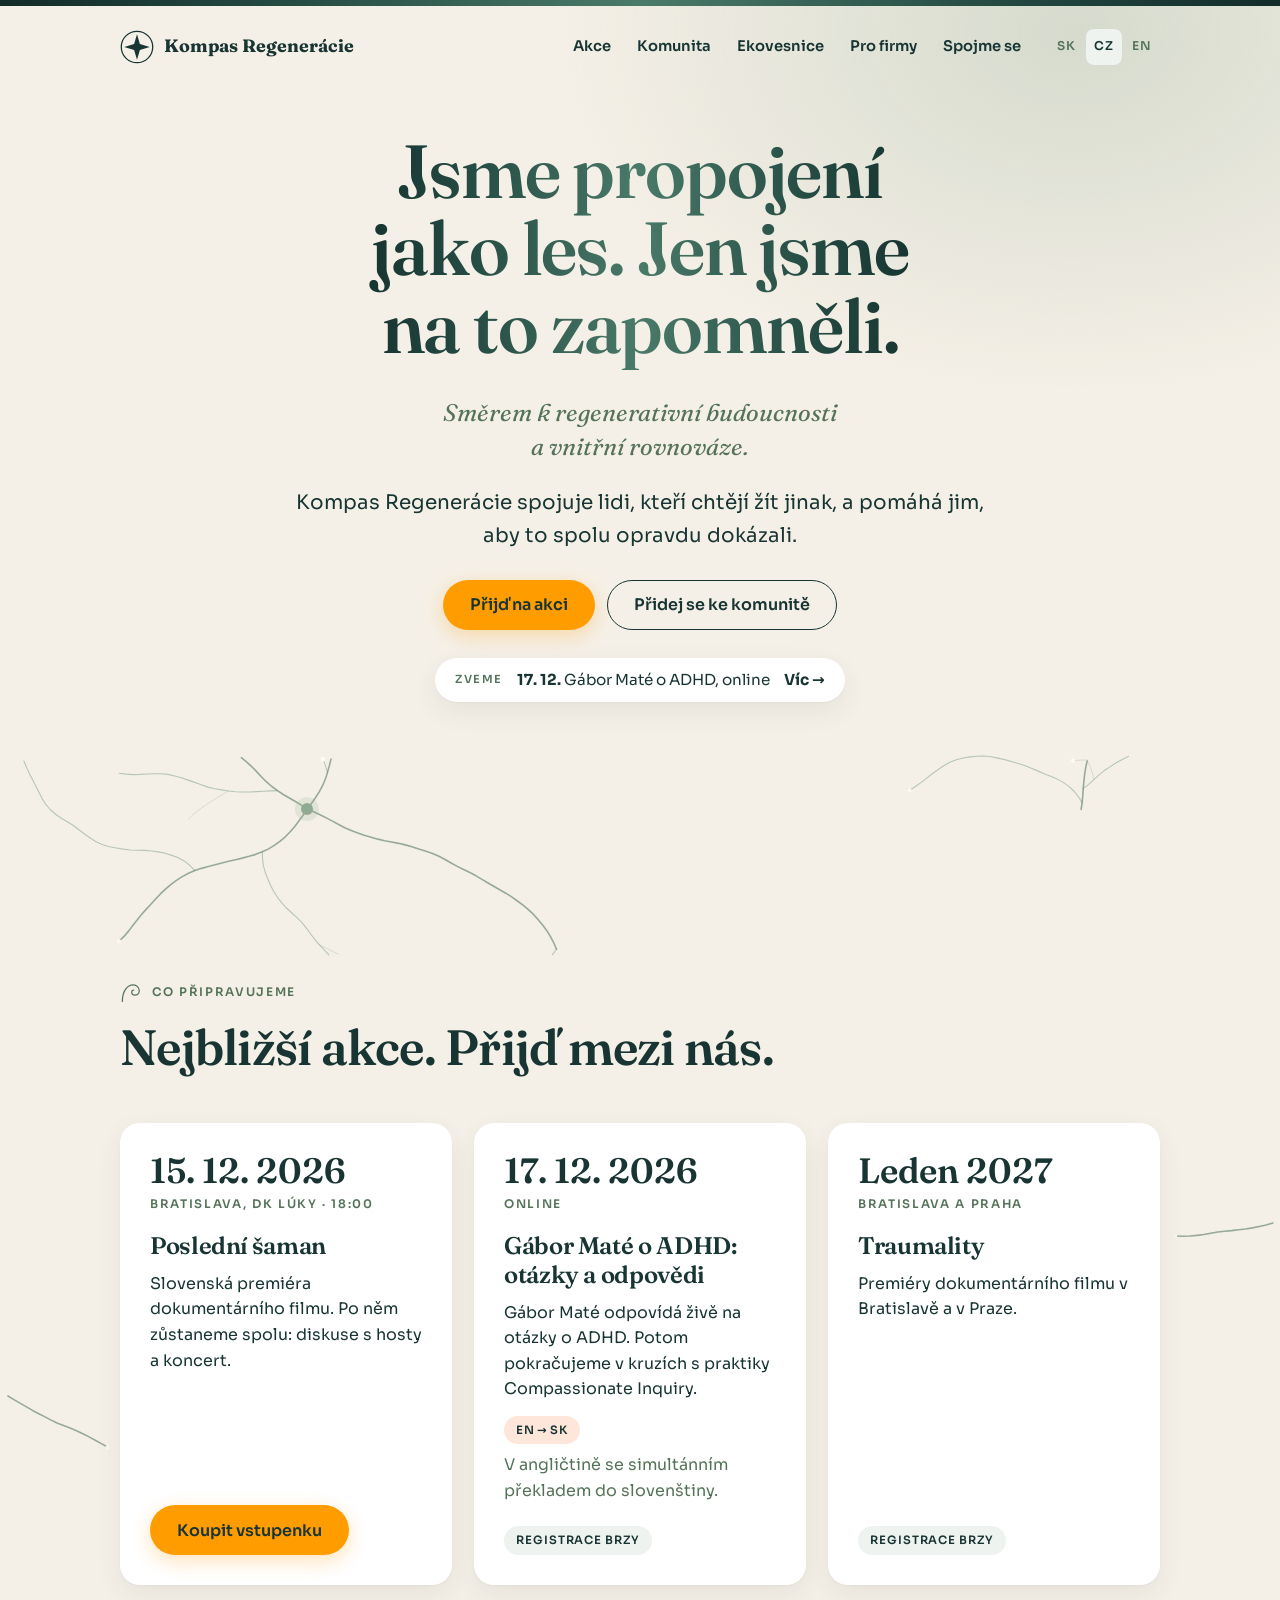
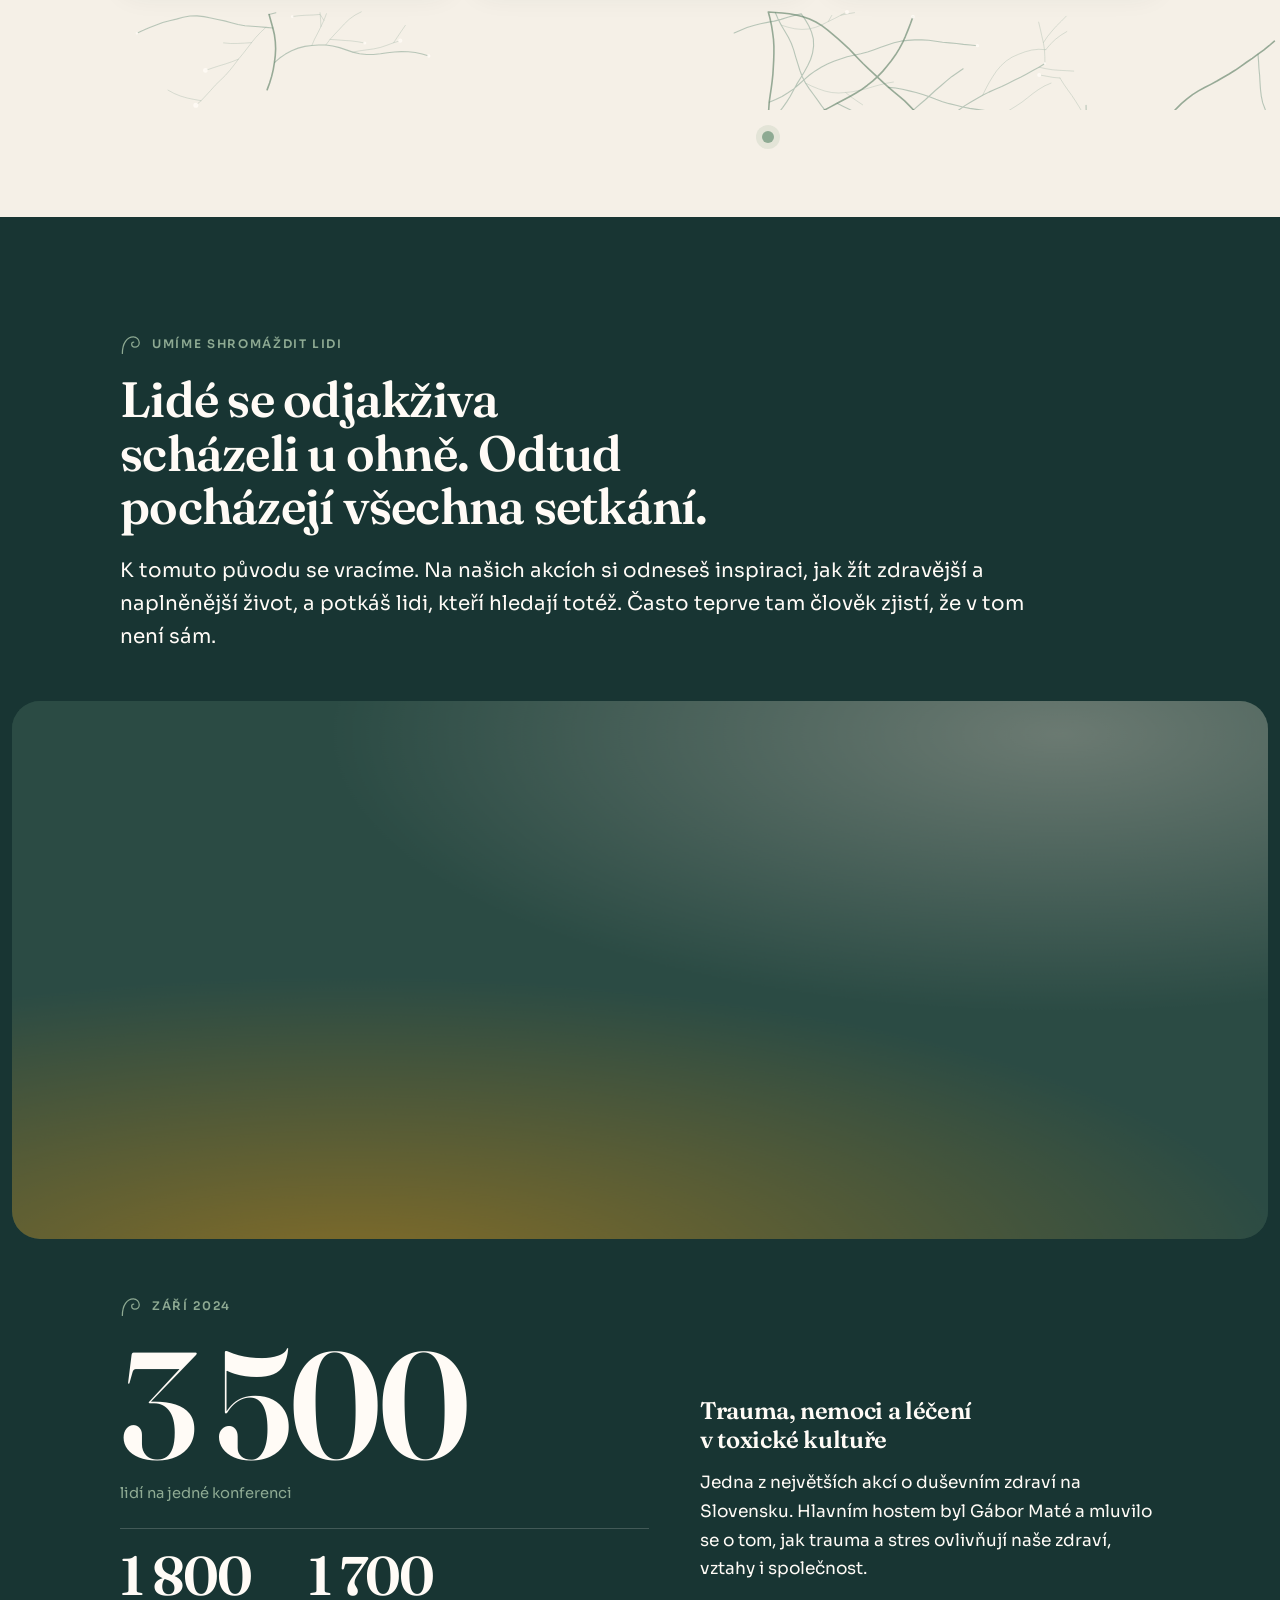
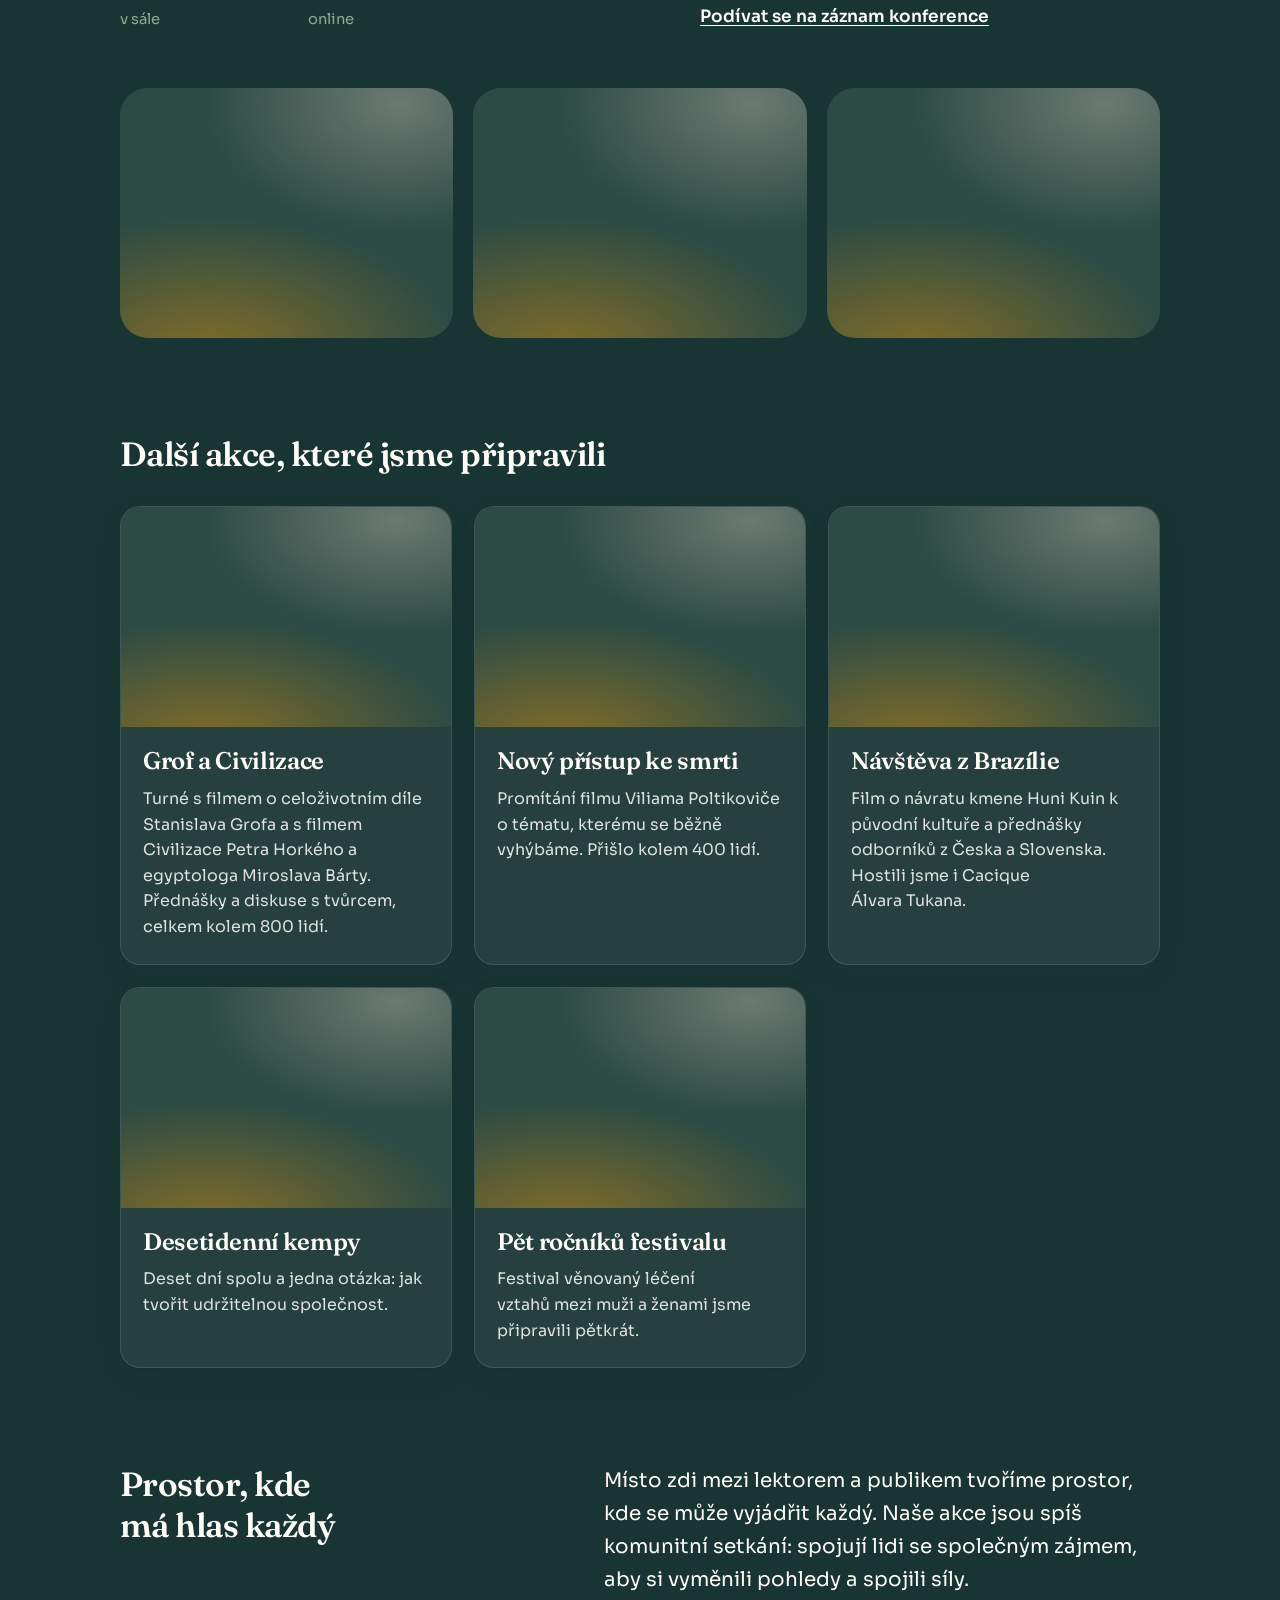
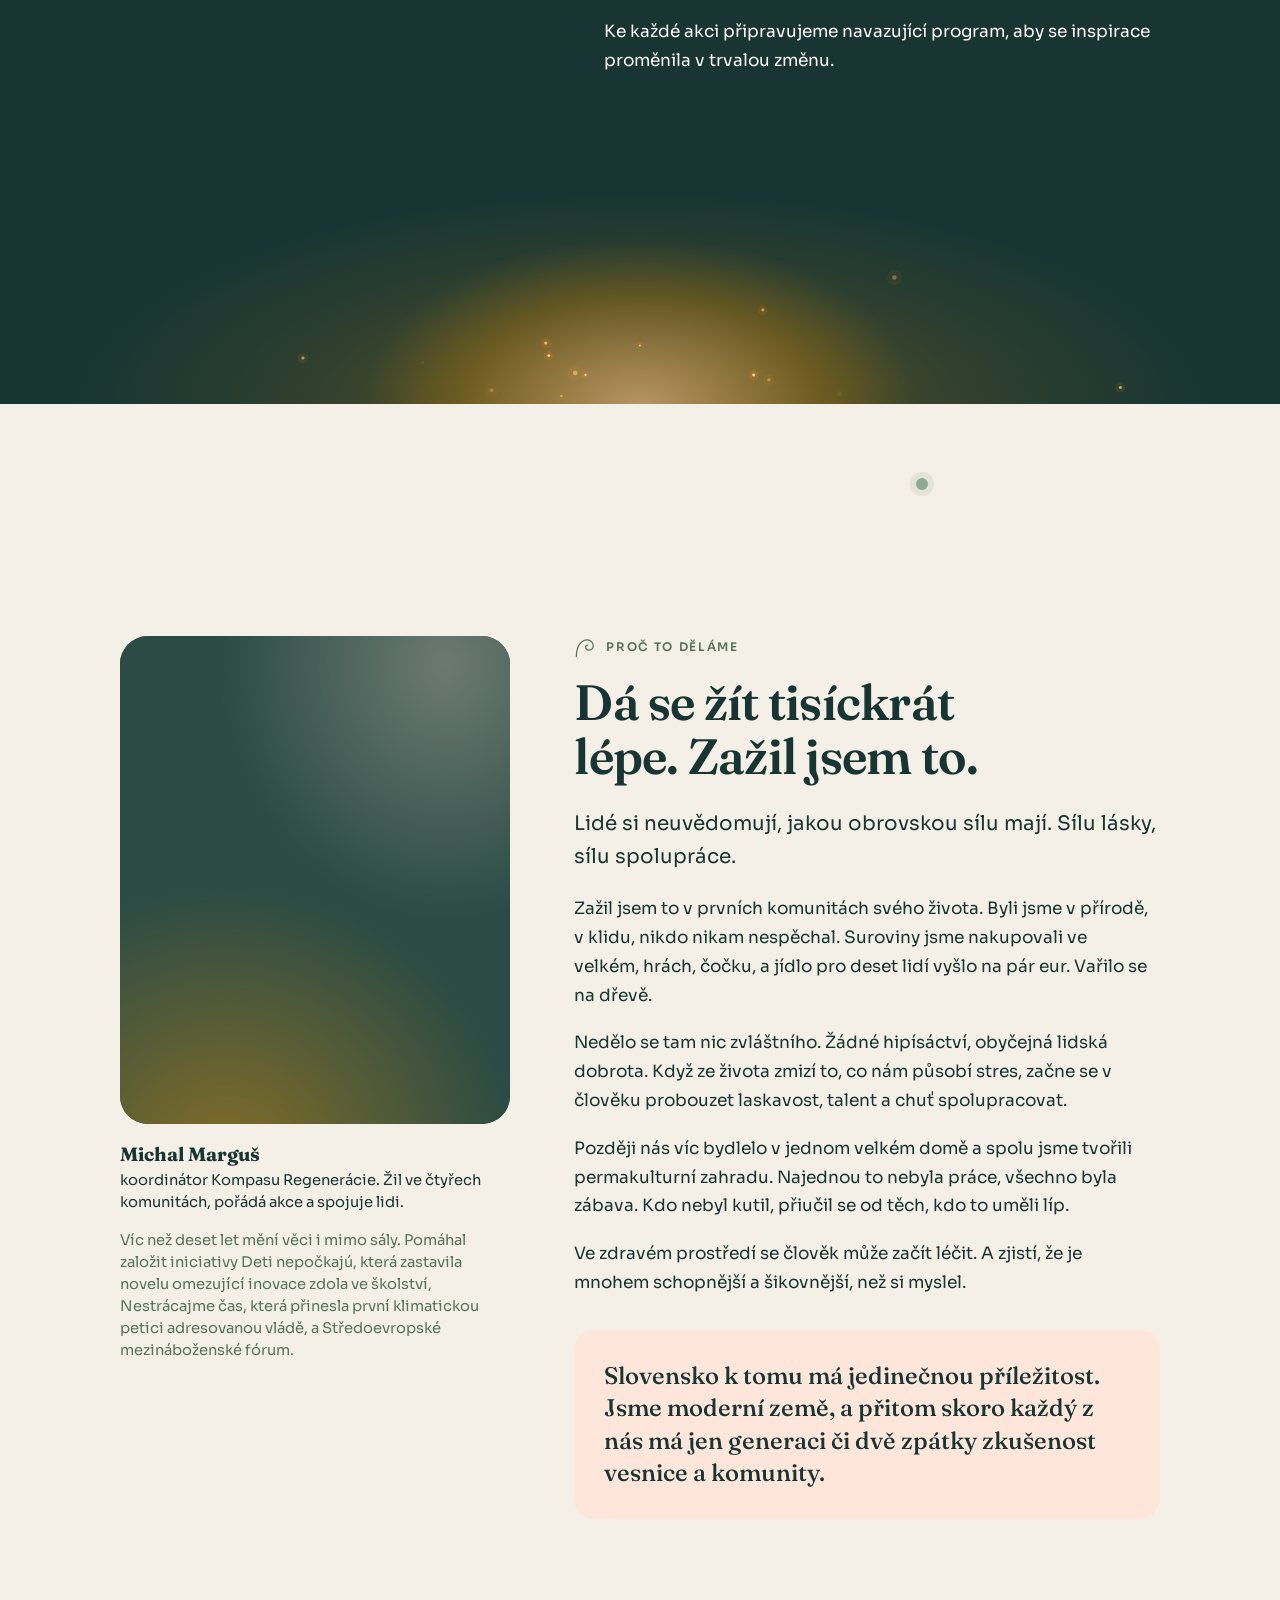
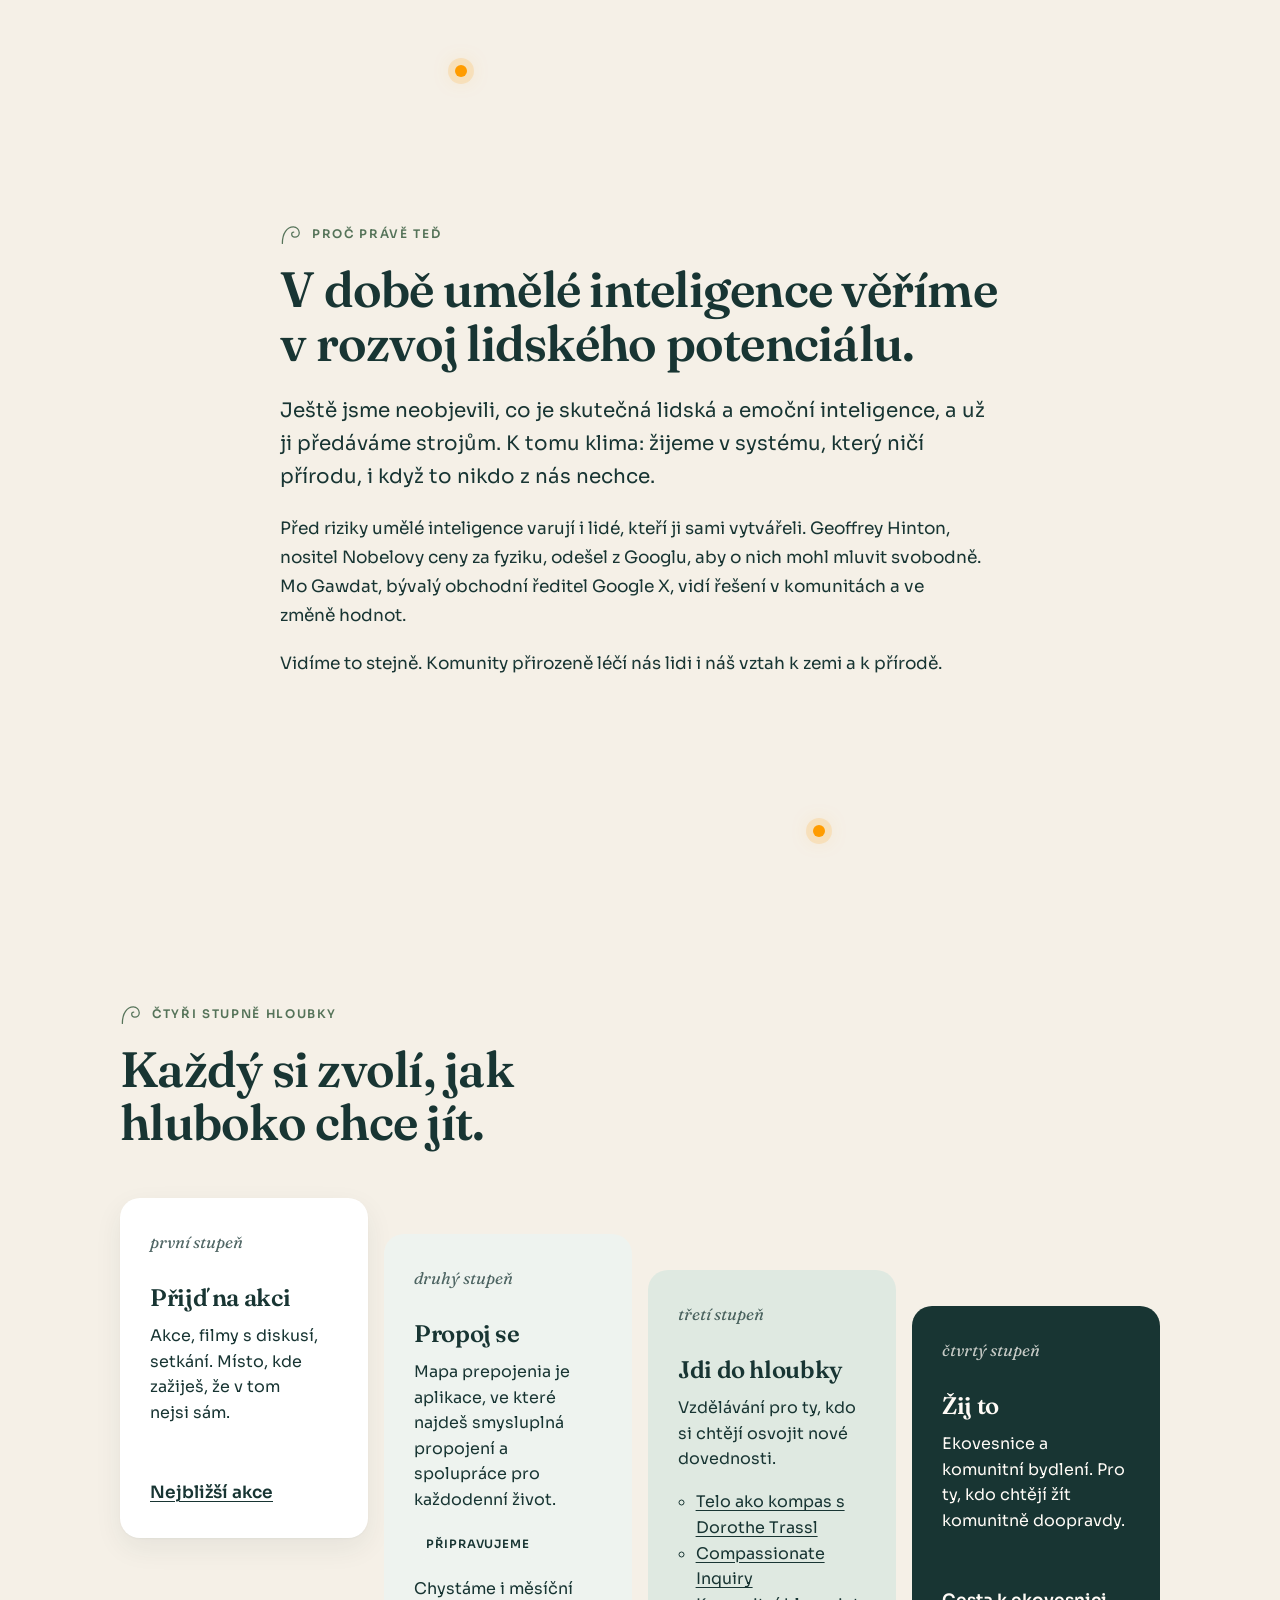
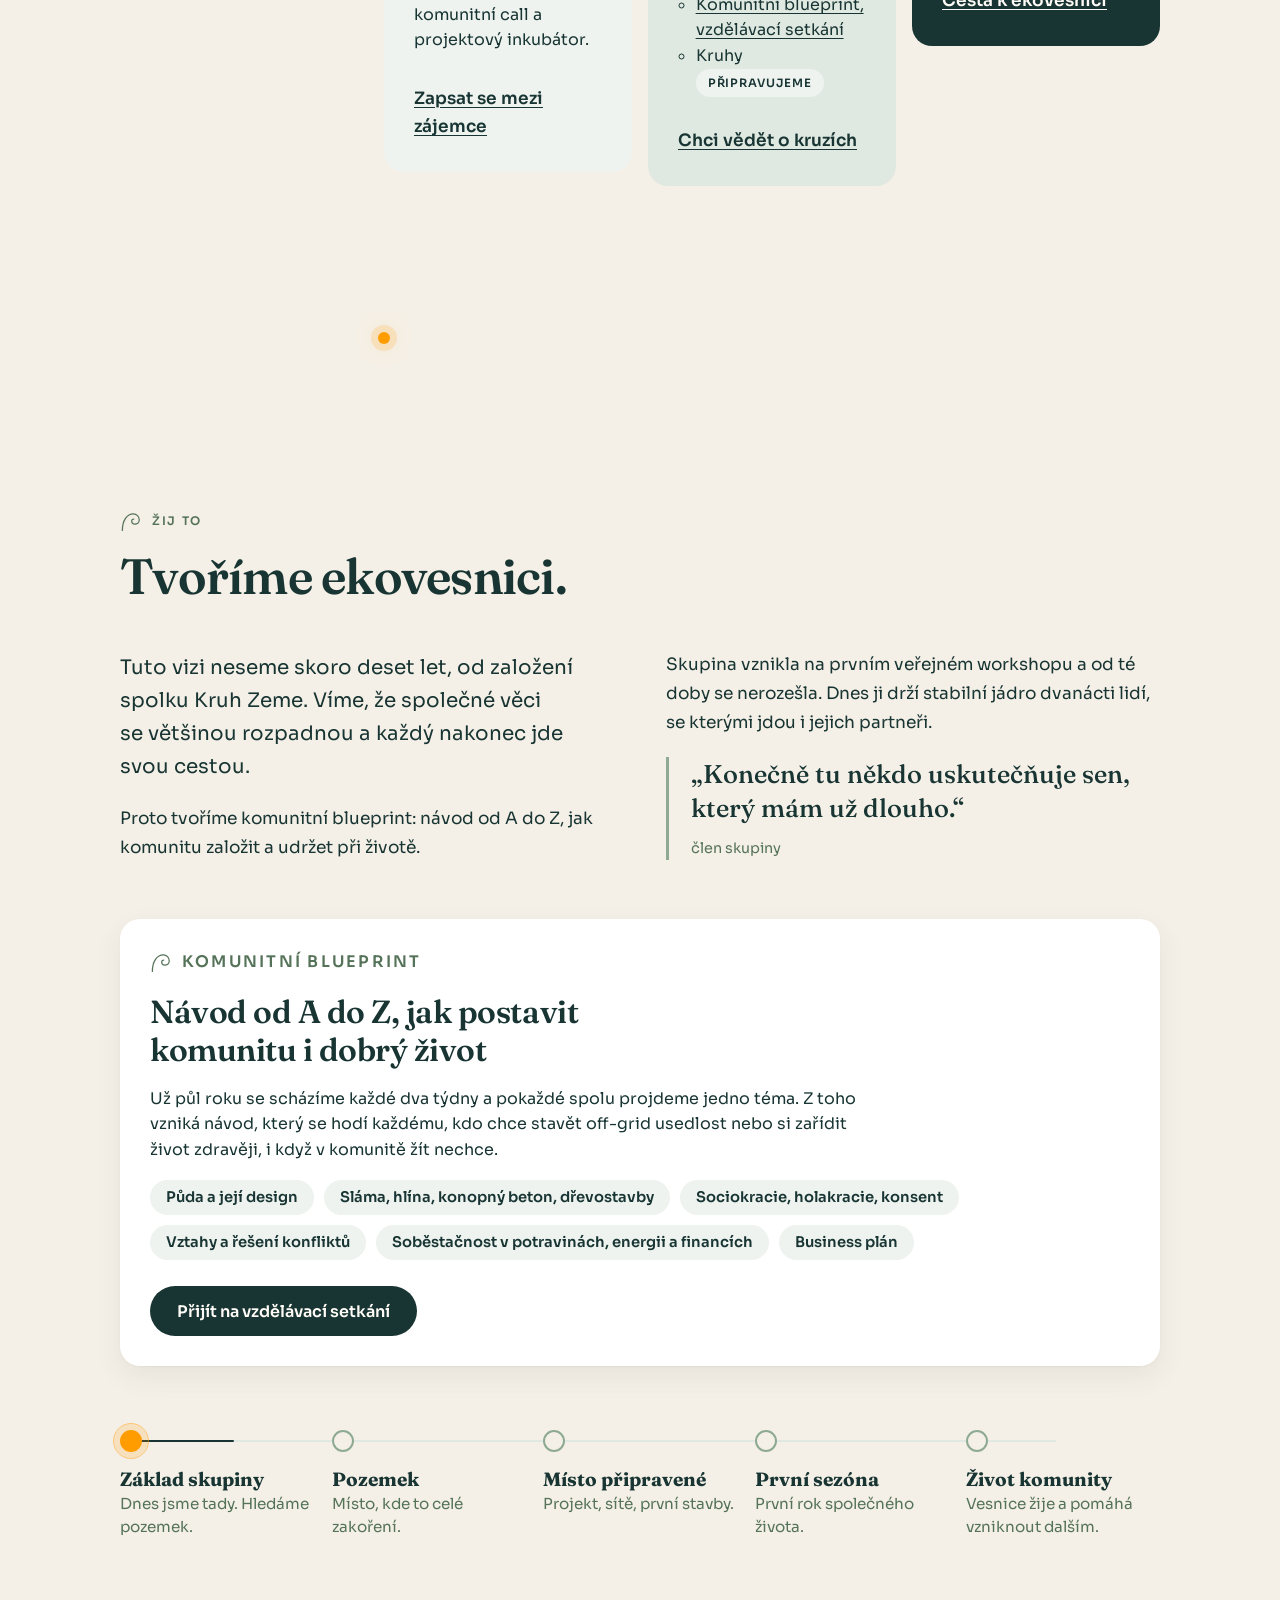
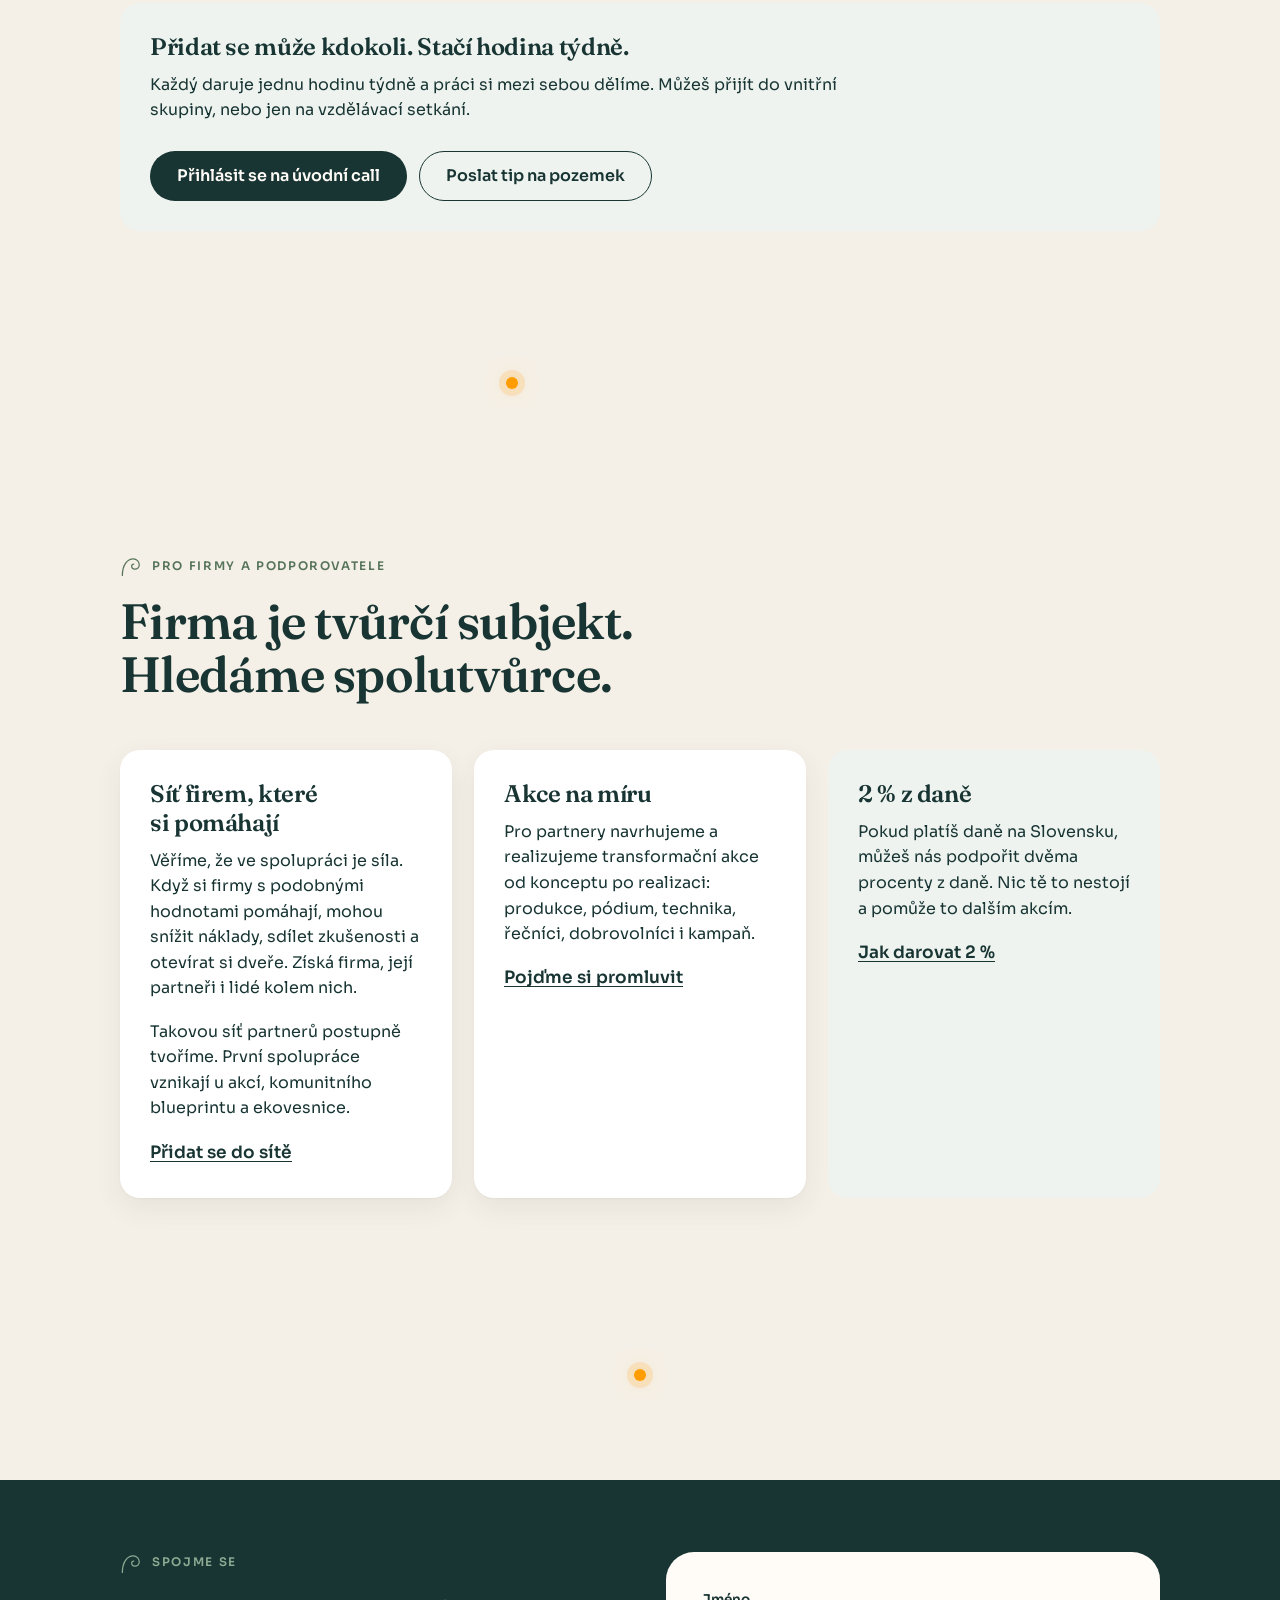
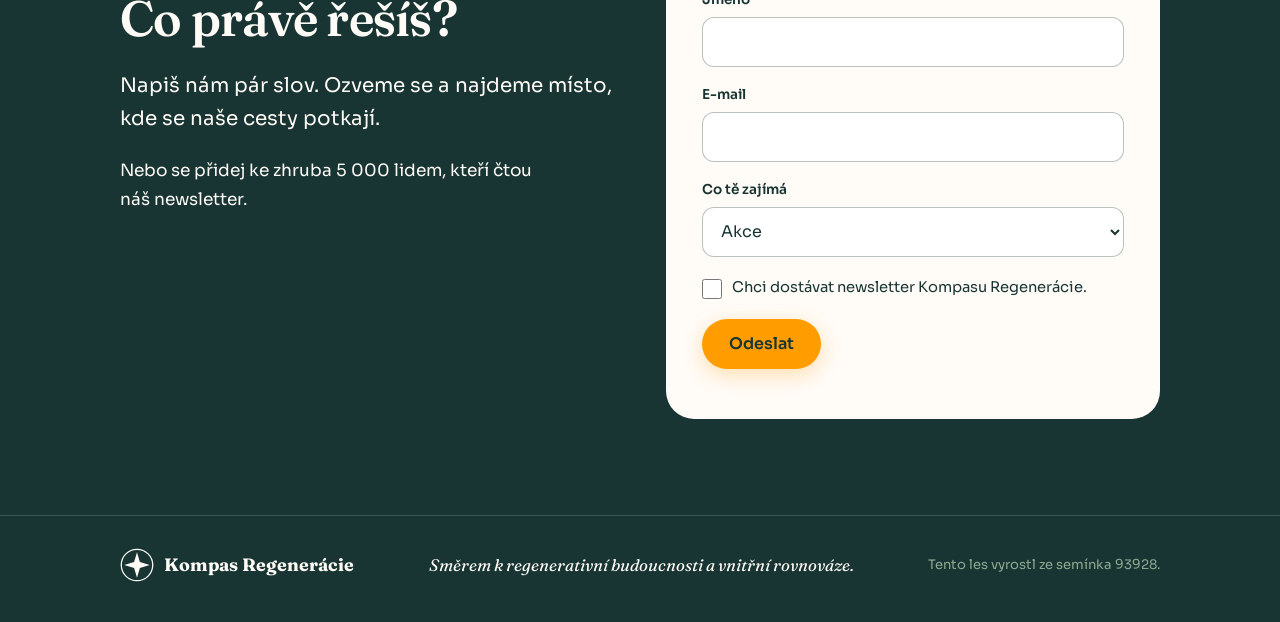
==== cz/index.html @ 075cb7a2 "Gábor Q&A: v angličtine so simultánnym prekladom do slovenčiny Co-Authored-By: Claude Opus 5.5 <nore" ====
<!DOCTYPE html>
<html lang="cs">
<head>
<meta charset="utf-8">
<meta name="viewport" content="width=device-width, initial-scale=1">
<title>Kompas Regenerácie – akce, komunita a ekovesnice</title>
<meta name="description" content="Kompas Regenerácie spojuje lidi, kteří chtějí žít jinak, a pomáhá jim, aby to spolu opravdu dokázali. Akce, vzdělávání, komunita a ekovesnice.">
<link rel="canonical" href="https://kompasregeneracie.sk/cz/">
<link rel="alternate" hreflang="sk" href="https://kompasregeneracie.sk/">
<link rel="alternate" hreflang="cs" href="https://kompasregeneracie.sk/cz/">
<link rel="alternate" hreflang="en" href="https://kompasregeneracie.sk/en/">
<link rel="alternate" hreflang="x-default" href="https://kompasregeneracie.sk/">
<meta name="theme-color" content="#fffbf6">
<link rel="icon" href="data:image/svg+xml,%3Csvg xmlns='http://www.w3.org/2000/svg' viewBox='0 0 40 40'%3E%3Ccircle cx='20' cy='20' r='18.5' fill='%23fffbf6' stroke='%23183533' stroke-width='1.5'/%3E%3Cpath d='M20 5l3.4 11.6L35 20l-11.6 3.4L20 35l-3.4-11.6L5 20l11.6-3.4z' fill='%23183533'/%3E%3C/svg%3E">
<meta property="og:type" content="website">
<meta property="og:locale" content="cs_CZ">
<meta property="og:site_name" content="Kompas Regenerácie">
<meta property="og:url" content="https://kompasregeneracie.sk/cz/">
<meta property="og:title" content="Kompas Regenerácie – jsme propojení jako les">
<meta property="og:description" content="Spojujeme lidi, kteří chtějí žít jinak, a pomáháme jim, aby to spolu opravdu dokázali. Akce, vzdělávání, komunita a ekovesnice.">
<!-- og:image doplniť, keď budú fotky: <meta property="og:image" content="https://kompasregeneracie.sk/obrazky/zdielanie.jpg"> (1200 × 630 px) -->
<meta name="twitter:card" content="summary_large_image">
<script type="application/ld+json">{"@context":"https://schema.org","@type":"Organization","name":"Kompas Regenerácie","url":"https://kompasregeneracie.sk/cz/","slogan":"Směrem k regenerativní budoucnosti a vnitřní rovnováze."}</script>
<script>document.documentElement.classList.add('js')</script>
<link rel="preconnect" href="https://fonts.googleapis.com">
<link rel="preconnect" href="https://fonts.gstatic.com" crossorigin>
<link href="https://fonts.googleapis.com/css2?family=Fraunces:ital,opsz,wght@0,9..144,400..700;1,9..144,400..600&family=Sora:wght@400;600;700&display=swap" rel="stylesheet">
<!--
  ÚVODNÁ STRÁNKA · kompasregeneracie.sk
  Slovenská verzia je zdroj. Českú (cz/) a anglickú (en/) vyrobí: python3 tools/preklad.py
  Štýly: assets/kompas.css, živá vrstva: assets/kompas.js. Bez knižníc.
  Živé komponenty sú v kóde oddelené komentármi "KOMPONENT: ...".
  Alternatívy úvodnej vety (Michal môže vymeniť):
    A (použitá ako nadpis): „Jsme propojení jako les. Jen jsme na to zapomněli.“
    B (použitá ako podnadpis): „Kompas Regenerácie spája ľudí, ktorí chcú žiť inak, a pomáha im, aby to spolu naozaj dokázali.“
    C (použitá ako nadpis sekcie Prečo práve teraz): „V dobe umelej inteligencie veríme v rozvoj ľudského potenciálu.“
  Miesta označené triedou .doplnit čakajú na údaj od Michala.
-->
<link rel="stylesheet" href="../assets/kompas.css">
</head>
<body>
<div class="pasik-hore" aria-hidden="true"></div>
<a class="preskoc" href="#obsah">Přeskočit na obsah</a>

<!-- KOMPONENT: PODHUBIE · jediný canvas pre celú stránku, hneď za <body> -->
<canvas id="podhubie" class="dych-jas" aria-hidden="true"></canvas>

<header class="hlavicka" data-ticho>
  <div class="obal">
    <a class="logo" href="./" aria-label="Kompas Regenerácie, domů">
      <!-- zástupná značka, Miško vloží originál loga -->
      <svg viewBox="0 0 40 40" aria-hidden="true"><circle cx="20" cy="20" r="18.5" fill="none" stroke="currentColor" stroke-width="1.5"/><path d="M20 5l3.4 11.6L35 20l-11.6 3.4L20 35l-3.4-11.6L5 20l11.6-3.4z" fill="currentColor"/></svg>
      Kompas Regenerácie
    </a>
    <div class="hlavicka__prava">
      <nav class="menu" aria-label="Hlavní menu">
        <a href="#pripravujeme">Akce</a>
        <a href="#hlbka">Komunita</a>
        <a href="#ekodedina">Ekovesnice</a>
        <a href="#firmy">Pro firmy</a>
        <a class="menu__hlavny" href="#spojme-sa">Spojme se</a>
      </nav>
      <!--JAZYKY--><nav class="jazyky" aria-label="Jazyk"><a href="../" lang="sk" hreflang="sk">SK</a><a href="./" lang="cs" hreflang="cs" aria-current="page">CZ</a><a href="../en/" lang="en" hreflang="en">EN</a></nav><!--/JAZYKY-->
    </div>
  </div>
</header>

<main id="obsah">

<!-- ===================== 1 · ÚVOD ===================== -->
<section class="uvod" data-ticho aria-labelledby="n-uvod">
  <div class="obal obal--uzky">
    <h1 id="n-uvod">Jsme propojení jako les. Jen jsme na to zapomněli.</h1>
    <p class="tagline">Směrem k&nbsp;regenerativní budoucnosti a&nbsp;vnitřní rovnováze.</p>
    <p class="uvodny">Kompas Regenerácie spojuje lidi, kteří chtějí žít jinak, a pomáhá jim, aby to spolu opravdu dokázali.</p>
    <div class="tlacidla">
      <a class="tl tl--hlavne" href="#pripravujeme">Přijď na akci</a>
      <a class="tl tl--druhe" href="#spojme-sa" data-tema="komunita">Přidej se ke komunitě</a>
    </div>
    <!-- POZÝVAME · pásik s jedným hlavným podujatím; keď nič nie je v pláne, celý odstrániť -->
    <a class="najblizsie" href="#pripravujeme">
      <span class="najblizsie__stitok">Zveme</span>
      <span class="najblizsie__text"><strong>17. 12.</strong> Gábor Maté o ADHD, online</span>
      <span class="najblizsie__akcia">Víc →</span><!-- keď bude registrácia: href na registráciu a text „Registrovať →“ -->
    </a>
  </div>
</section>

<div class="pas" aria-hidden="true"><span class="uzol dych-jas" style="--x:24%"></span></div>

<!-- ===================== 3 · PRIPRAVUJEME ===================== -->
<section class="sekcia" id="pripravujeme" aria-labelledby="n-pripravujeme">
  <div class="obal">
    <div class="hlava" data-rast>
      <p class="stitok">Co připravujeme</p>
      <h2 id="n-pripravujeme">Nejbližší akce. Přijď mezi nás.</h2>
    </div>
    <div class="mriezka" data-rast="skupina">
      <article class="karta podujatie">
        <span class="termin">15. 12. 2026</span>
        <span class="termin-miesto">Bratislava, DK Lúky · 18:00</span>
        <h3>Poslední šaman</h3>
        <p>Slovenská premiéra dokumentárního filmu. Po něm zůstaneme spolu: diskuse s hosty a koncert.</p>
        <a class="tl tl--hlavne" href="https://www.inviton.eu/e-22999/posledny-saman-slovenska-premiera-s-diskusiou-a-koncertom" target="_blank" rel="noopener">Koupit vstupenku</a>
      </article>
      <article class="karta podujatie">
        <span class="termin">17. 12. 2026</span>
        <span class="termin-miesto">Online</span>
        <h3>Gábor Maté o ADHD: otázky a odpovědi</h3>
        <p>Gábor Maté odpovídá živě na otázky o ADHD. Potom pokračujeme v kruzích s praktiky Compassionate Inquiry.</p>
        <p class="preklad-info"><span class="cip">EN → SK</span> V angličtině se simultánním překladem do slovenštiny.</p>
        <!-- REGISTRÁCIA: keď bude odkaz, nahradiť riadok nižšie týmto: <a class="tl tl--tmave" href="ODKAZ">Registrovať sa</a> -->
        <span class="cip cip--coskoro">Registrace brzy</span>
      </article>
      <article class="karta podujatie">
        <span class="termin">Leden 2027</span>
        <span class="termin-miesto">Bratislava a Praha</span>
        <h3>Traumality</h3>
        <p>Premiéry dokumentárního filmu v Bratislavě a v Praze.</p>
        <!-- REGISTRÁCIA: keď bude odkaz, nahradiť riadok nižšie týmto: <a class="tl tl--tmave" href="ODKAZ">Registrovať sa</a> -->
        <span class="cip cip--coskoro">Registrace brzy</span>
      </article>
    </div>
  </div>
</section>

<div class="pas" aria-hidden="true"><span class="uzol dych-jas" style="--x:60%"></span></div>

<!-- ===================== 2 · OHEŇ ===================== -->
<section class="sekcia tma ohen" id="podujatia" data-tma aria-labelledby="n-ohen" style="padding-top:clamp(56px,8vw,96px)">
  <div class="obal">
    <div class="hlava" data-rast>
      <p class="stitok">Umíme shromáždit lidi</p>
      <h2 id="n-ohen">Lidé se odjakživa scházeli u ohně. Odtud pocházejí všechna setkání.</h2>
      <p class="uvodny">K tomuto původu se vracíme. Na našich akcích si odneseš inspiraci, jak žít zdravější a naplněnější život, a potkáš lidi, kteří hledají totéž. Často teprve tam člověk zjistí, že v tom není sám.</p>
    </div>
  </div>

  <figure class="foto foto--sala">
    <div class="foto__obraz" role="img" aria-label="Plný sál na konferenci s Gáborem Matém, září 2024"></div>
    <figcaption class="foto__popis">Fotka: plná sála, 1 800 ľudí</figcaption>
  </figure>

  <div class="obal">
    <div class="pribeh" data-rast="skupina">
      <div>
        <p class="stitok">Září 2024</p>
        <span class="cislo cislo--velke">3 500</span>
        <span class="cislo-popis">lidí na jedné konferenci</span>
        <div class="cisla">
          <div><span class="cislo cislo--male">1 800</span><span>v sále</span></div>
          <div><span class="cislo cislo--male">1 700</span><span>online</span></div>
        </div>
      </div>
      <div>
        <h3>Trauma, nemoci a&nbsp;léčení v&nbsp;toxické kultuře</h3>
        <p style="margin-top:14px">Jedna z největších akcí o duševním zdraví na Slovensku. Hlavním hostem byl Gábor Maté a mluvilo se o tom, jak trauma a stres ovlivňují naše zdraví, vztahy i společnost.</p>
        <p><a class="odkaz" href="https://kompasregeneracie.sk/gabor-mate/">Podívat se na záznam konference</a></p>
      </div>
    </div>

    <div class="trojica">
      <figure class="foto"><div class="foto__obraz" role="img" aria-label="Gábor Maté na pódiu"></div><figcaption class="foto__popis">Fotka: Gábor na pódiu</figcaption></figure>
      <figure class="foto"><div class="foto__obraz" role="img" aria-label="Lidé v rozhovoru během přestávky"></div><figcaption class="foto__popis">Fotka: ľudia v rozhovore</figcaption></figure>
      <figure class="foto"><div class="foto__obraz" role="img" aria-label="Atmosféra v sále"></div><figcaption class="foto__popis">Fotka: atmosféra</figcaption></figure>
    </div>

    <h3 class="podnadpis" data-rast>Další akce, které jsme připravili</h3>
    <div class="mriezka ohne" data-rast="skupina" tabindex="0" role="group" aria-label="Další akce">
      <article class="karta">
        <figure class="foto"><div class="foto__obraz" role="img" aria-label="Promítání filmu o Stanislavu Grofovi"></div><figcaption class="foto__popis">Fotka: turné Grof a Civilizácia</figcaption></figure>
        <div class="karta__telo"><h3>Grof a Civilizace</h3><p>Turné s filmem o celoživotním díle Stanislava Grofa a s filmem Civilizace Petra Horkého a egyptologa Miroslava Bárty. Přednášky a diskuse s tvůrcem, celkem kolem 800 lidí.</p></div>
      </article>
      <article class="karta">
        <figure class="foto"><div class="foto__obraz" role="img" aria-label="Diskuse po filmu Viliama Poltikoviče"></div><figcaption class="foto__popis">Fotka: Poltikovič</figcaption></figure>
        <div class="karta__telo"><h3>Nový přístup ke smrti</h3><p>Promítání filmu Viliama Poltikoviče o tématu, kterému se běžně vyhýbáme. Přišlo kolem 400 lidí.</p></div>
      </article>
      <article class="karta">
        <figure class="foto"><div class="foto__obraz" role="img" aria-label="Hosté z kmene Huni Kuin"></div><figcaption class="foto__popis">Fotka: Huni Kuin</figcaption></figure>
        <div class="karta__telo"><h3>Návštěva z Brazílie</h3><p>Film o návratu kmene Huni Kuin k původní kultuře a přednášky odborníků z Česka a Slovenska. Hostili jsme i Cacique Álvara Tukana.</p></div>
      </article>
      <article class="karta">
        <figure class="foto"><div class="foto__obraz" role="img" aria-label="Účastníci desetidenního kempu"></div><figcaption class="foto__popis">Fotka: kemp</figcaption></figure>
        <div class="karta__telo"><h3>Desetidenní kempy</h3><p>Deset dní spolu a jedna otázka: jak tvořit udržitelnou společnost.</p></div>
      </article>
      <article class="karta">
        <figure class="foto"><div class="foto__obraz" role="img" aria-label="Festival o vztazích mezi muži a ženami"></div><figcaption class="foto__popis">Fotka: festival</figcaption></figure>
        <div class="karta__telo"><h3>Pět ročníků festivalu</h3><p>Festival věnovaný léčení vztahů mezi muži a ženami jsme připravili pětkrát.</p></div>
      </article>
    </div>

    <div class="ako" data-rast="skupina">
      <h3>Prostor, kde má hlas každý</h3>
      <div>
        <p class="uvodny">Místo zdi mezi lektorem a publikem tvoříme prostor, kde se může vyjádřit každý. Naše akce jsou spíš komunitní setkání: spojují lidi se společným zájmem, aby si vyměnili pohledy a spojili síly.</p>
        <p>Ke každé akci připravujeme navazující program, aby se inspirace proměnila v trvalou změnu.</p>
      </div>
    </div>
  </div>

  <!-- KOMPONENT: OHEŇ -->
  <div class="ohnisko" data-ohen aria-hidden="true"><canvas></canvas></div>
</section>

<div class="pas" aria-hidden="true"><span class="uzol dych-jas" style="--x:72%"></span></div>

<!-- ===================== 4 · PREČO TO ROBÍME (+ kto za tým stojí) ===================== -->
<section class="sekcia" id="preco" aria-labelledby="n-preco">
  <div class="obal preco">
    <div class="preco__foto" data-rast>
      <figure class="foto"><div class="foto__obraz" role="img" aria-label="Michal Marguš, koordinátor Kompasu Regenerácie"></div><figcaption class="foto__popis">Fotka: Michal</figcaption></figure>
      <p class="podpis"><strong>Michal Marguš</strong>koordinátor Kompasu Regenerácie. Žil ve čtyřech komunitách, pořádá akce a spojuje lidi.</p>
      <p class="podpis podpis--cesta">Víc než deset let mění věci i mimo sály. Pomáhal založit iniciativy Deti nepočkajú, která zastavila novelu omezující inovace zdola ve školství, Nestrácajme čas, která přinesla první klimatickou petici adresovanou vládě, a Středoevropské mezináboženské fórum.</p>
    </div>
    <div data-rast>
      <p class="stitok">Proč to děláme</p>
      <h2 id="n-preco">Dá se žít tisíckrát lépe. Zažil jsem to.</h2>
      <p class="uvodny" style="margin-top:24px">Lidé si neuvědomují, jakou obrovskou sílu mají. Sílu lásky, sílu spolupráce.</p>
      <p>Zažil jsem to v prvních komunitách svého života. Byli jsme v přírodě, v klidu, nikdo nikam nespěchal. Suroviny jsme nakupovali ve velkém, hrách, čočku, a jídlo pro deset lidí vyšlo na pár eur. Vařilo se na dřevě.</p>
      <p>Nedělo se tam nic zvláštního. Žádné hipísáctví, obyčejná lidská dobrota. Když ze života zmizí to, co nám působí stres, začne se v člověku probouzet laskavost, talent a chuť spolupracovat.</p>
      <p>Později nás víc bydlelo v jednom velkém domě a spolu jsme tvořili permakulturní zahradu. Najednou to nebyla práce, všechno byla zábava. Kdo nebyl kutil, přiučil se od těch, kdo to uměli líp.</p>
      <p>Ve zdravém prostředí se člověk může začít léčit. A zjistí, že je mnohem schopnější a šikovnější, než si myslel.</p>
      <div class="karta karta--broskyna">
        <p class="citat">Slovensko k tomu má jedinečnou příležitost. Jsme moderní země, a přitom skoro každý z nás má jen generaci či dvě zpátky zkušenost vesnice a komunity.</p>
      </div>
    </div>
  </div>
</section>

<div class="pas" aria-hidden="true"><span class="uzol dych-jas" style="--x:36%"></span></div>

<!-- ===================== 5 · PREČO PRÁVE TERAZ ===================== -->
<section class="sekcia" id="teraz" aria-labelledby="n-teraz">
  <div class="obal obal--uzky" data-rast>
    <p class="stitok">Proč právě teď</p>
    <h2 id="n-teraz">V&nbsp;době umělé inteligence věříme v&nbsp;rozvoj lidského potenciálu.</h2>
    <p class="uvodny" style="margin-top:24px">Ještě jsme neobjevili, co je skutečná lidská a emoční inteligence, a už ji předáváme strojům. K tomu klima: žijeme v systému, který ničí přírodu, i když to nikdo z nás nechce.</p>
    <p>Před riziky umělé inteligence varují i lidé, kteří ji sami vytvářeli. Geoffrey Hinton, nositel Nobelovy ceny za fyziku, odešel z Googlu, aby o nich mohl mluvit svobodně. Mo Gawdat, bývalý obchodní ředitel Google X, vidí řešení v komunitách a ve změně hodnot.</p>
    <p>Vidíme to stejně. Komunity přirozeně léčí nás lidi i náš vztah k zemi a k přírodě.</p>
  </div>
</section>

<div class="pas" aria-hidden="true"><span class="uzol dych-jas" style="--x:64%"></span></div>

<!-- ===================== 6 · STUPNE HĹBKY ===================== -->
<section class="sekcia" id="hlbka" aria-labelledby="n-hlbka">
  <div class="obal">
    <div class="hlava" data-rast>
      <p class="stitok">Čtyři stupně hloubky</p>
      <h2 id="n-hlbka">Každý si zvolí, jak hluboko chce jít.</h2>
    </div>
    <ol class="stupne" data-rast="skupina">
      <li class="karta">
        <span class="poradie">první stupeň</span>
        <h3>Přijď na akci</h3>
        <p>Akce, filmy s diskusí, setkání. Místo, kde zažiješ, že v tom nejsi sám.</p>
        <a class="odkaz" href="#pripravujeme">Nejbližší akce</a>
      </li>
      <li class="karta karta--salvia">
        <span class="poradie">druhý stupeň</span>
        <h3>Propoj se</h3>
        <p>Mapa prepojenia je aplikace, ve které najdeš smysluplná propojení a spolupráce pro každodenní život.</p>
        <p><span class="cip">Připravujeme</span></p>
        <p>Chystáme i měsíční komunitní call a projektový inkubátor.</p>
        <a class="odkaz" href="#spojme-sa" data-tema="komunita">Zapsat se mezi zájemce</a>
      </li>
      <li class="karta karta--hlbsia">
        <span class="poradie">třetí stupeň</span>
        <h3>Jdi do hloubky</h3>
        <p>Vzdělávání pro ty, kdo si chtějí osvojit nové dovednosti.</p>
        <ul>
          <li><a href="https://kompasregeneracie.sk/telo-ako-kompas/">Telo ako kompas s Dorothe Trassl</a></li>
          <li><a href="https://kompasregeneracie.sk/projekty/compassionate-inquiry/">Compassionate Inquiry</a></li>
          <li><a href="#blueprint">Komunitní blueprint, vzdělávací setkání</a></li>
          <li>Kruhy <span class="cip">Připravujeme</span></li>
        </ul>
        <a class="odkaz" href="#spojme-sa" data-tema="vzdelavanie">Chci vědět o kruzích</a>
      </li>
      <li class="karta karta--tmava">
        <span class="poradie">čtvrtý stupeň</span>
        <h3>Žij to</h3>
        <p>Ekovesnice a komunitní bydlení. Pro ty, kdo chtějí žít komunitně doopravdy.</p>
        <a class="odkaz" href="#ekodedina">Cesta k ekovesnici</a>
      </li>
    </ol>
  </div>
</section>

<div class="pas" aria-hidden="true"><span class="uzol dych-jas" style="--x:30%"></span></div>

<!-- ===================== 7 · EKODEDINA ===================== -->
<section class="sekcia" id="ekodedina" aria-labelledby="n-ekodedina">
  <div class="obal">
    <div class="hlava" data-rast>
      <p class="stitok">Žij to</p>
      <h2 id="n-ekodedina">Tvoříme ekovesnici.</h2>
    </div>
    <div class="dvojica" data-rast="skupina">
      <div>
        <p class="uvodny">Tuto vizi neseme skoro deset let, od založení spolku Kruh Zeme. Víme, že společné věci se většinou rozpadnou a každý nakonec jde svou cestou.</p>
        <p>Proto tvoříme komunitní blueprint: návod od A do Z, jak komunitu založit a udržet při životě.</p>
      </div>
      <div>
        <p>Skupina vznikla na prvním veřejném workshopu a od té doby se nerozešla. Dnes ji drží stabilní jádro dvanácti lidí, se kterými jdou i jejich partneři.</p>
        <blockquote class="clen">
          <p class="citat">„Konečně tu někdo uskutečňuje sen, který mám už dlouho.“</p>
          <footer>člen skupiny</footer>
        </blockquote>
      </div>
    </div>

    <!-- BLUEPRINT · témy sú štítky, Miško ich vo WordPresse pridá alebo uberie -->
    <div class="karta blueprint" id="blueprint" data-rast>
      <p class="stitok">Komunitní blueprint</p>
      <h3>Návod od A do Z, jak postavit komunitu i dobrý život</h3>
      <p class="uvodny">Už půl roku se scházíme každé dva týdny a pokaždé spolu projdeme jedno téma. Z toho vzniká návod, který se hodí každému, kdo chce stavět off-grid usedlost nebo si zařídit život zdravěji, i když v komunitě žít nechce.</p>
      <ul class="temy">
        <li>Půda a její design</li>
        <li>Sláma, hlína, konopný beton, dřevostavby</li>
        <li>Sociokracie, holakracie, konsent</li>
        <li>Vztahy a řešení konfliktů</li>
        <li>Soběstačnost v potravinách, energii a financích</li>
        <li>Business plán</li>
      </ul>
      <a class="tl tl--tmave" href="#spojme-sa" data-tema="vzdelavanie">Přijít na vzdělávací setkání</a>
    </div>

    <!-- KOMPONENT: CESTA · aktuálnu fázu prepne Miško číslom v data-faza (1 až 5) -->
    <ol class="cesta" data-faza="1" data-rast="skupina" aria-label="Cesta k ekovesnici po fázích">
      <li><span class="cesta__uzol" aria-hidden="true"></span><strong>Základ skupiny</strong><span>Dnes jsme tady. Hledáme pozemek.</span></li>
      <li><span class="cesta__uzol" aria-hidden="true"></span><strong>Pozemek</strong><span>Místo, kde to celé zakoření.</span></li>
      <li><span class="cesta__uzol" aria-hidden="true"></span><strong>Místo připravené</strong><span>Projekt, sítě, první stavby.</span></li>
      <li><span class="cesta__uzol" aria-hidden="true"></span><strong>První sezóna</strong><span>První rok společného života.</span></li>
      <li><span class="cesta__uzol" aria-hidden="true"></span><strong>Život komunity</strong><span>Vesnice žije a pomáhá vzniknout dalším.</span></li>
    </ol>

    <div class="karta karta--salvia" data-rast>
      <h3>Přidat se může kdokoli. Stačí hodina týdně.</h3>
      <p>Každý daruje jednu hodinu týdně a práci si mezi sebou dělíme. Můžeš přijít do vnitřní skupiny, nebo jen na vzdělávací setkání.</p>
      <div class="tlacidla">
        <a class="tl tl--tmave" href="#spojme-sa" data-tema="komunita">Přihlásit se na úvodní call</a>
        <a class="tl tl--druhe" href="#spojme-sa" data-tema="pozemok">Poslat tip na pozemek</a>
      </div>
    </div>
  </div>
</section>

<div class="pas" aria-hidden="true"><span class="uzol dych-jas" style="--x:40%"></span></div>

<!-- ===================== 9 · FIRMY A PODPOROVATELIA ===================== -->
<section class="sekcia" id="firmy" aria-labelledby="n-firmy">
  <div class="obal">
    <div class="hlava" data-rast>
      <p class="stitok">Pro firmy a podporovatele</p>
      <h2 id="n-firmy">Firma je tvůrčí subjekt. Hledáme spolutvůrce.</h2>
    </div>
    <div class="mriezka" data-rast="skupina">
      <article class="karta">
        <h3>Síť firem, které si pomáhají</h3>
        <p>Věříme, že ve spolupráci je síla. Když si firmy s podobnými hodnotami pomáhají, mohou snížit náklady, sdílet zkušenosti a otevírat si dveře. Získá firma, její partneři i lidé kolem nich.</p>
        <p>Takovou síť partnerů postupně tvoříme. První spolupráce vznikají u akcí, komunitního blueprintu a ekovesnice.</p>
        <a class="odkaz" href="#spojme-sa" data-tema="firma">Přidat se do sítě</a>
      </article>
      <article class="karta">
        <h3>Akce na míru</h3>
        <p>Pro partnery navrhujeme a realizujeme transformační akce od konceptu po realizaci: produkce, pódium, technika, řečníci, dobrovolníci i kampaň.</p>
        <a class="odkaz" href="#spojme-sa" data-tema="firma">Pojďme si promluvit</a>
      </article>
      <article class="karta karta--salvia">
        <h3>2 % z daně</h3>
        <p>Pokud platíš daně na Slovensku, můžeš nás podpořit dvěma procenty z daně. Nic tě to nestojí a pomůže to dalším akcím.</p>
        <a class="odkaz" href="https://kompasregeneracie.sk/podporte-nas/">Jak darovat 2 %</a>
      </article>
    </div>
  </div>
</section>

<div class="pas pas--vysoky" aria-hidden="true"><span class="uzol dych-jas" style="--x:50%"></span></div>

<!-- ===================== 10 · SPOJME SA ===================== -->
<section class="sekcia tma spojme" id="spojme-sa" data-tma aria-labelledby="n-spojme">
  <div class="obal dvojica">
    <div data-rast>
      <p class="stitok">Spojme se</p>
      <h2 id="n-spojme">Co právě řešíš?</h2>
      <p class="uvodny" style="margin-top:24px">Napiš nám pár slov. Ozveme se a najdeme místo, kde se naše cesty potkají.</p>
      <p>Nebo se přidej ke zhruba 5 000 lidem, kteří čtou náš newsletter.</p>
      <!-- KONTAKT: doplniť e-mail a telefón, napr. <p>Kontakt: <a href="mailto:...">...</a></p> -->
    </div>
    <!-- Miško napojí formulár vo WordPresse, polia ostávajú -->
    <form class="formular" id="formular" action="#" method="post" data-rast data-sprava="Formulář se právě připojuje. Než bude hotový, napiš nám prosím na sociálních sítích.">
      <label for="f-meno">Jméno</label>
      <input id="f-meno" name="meno" type="text" autocomplete="name" required>
      <label for="f-mail">E-mail</label>
      <input id="f-mail" name="email" type="email" autocomplete="email" required>
      <label for="f-tema">Co tě zajímá</label>
      <select id="f-tema" name="tema">
        <option value="podujatia">Akce</option>
        <option value="komunita">Komunita a ekovesnice</option>
        <option value="vzdelavanie">Vzdělávání</option>
        <option value="firma">Jsem firma</option>
        <option value="pozemok">Mám pozemek</option>
        <option value="ine">Jiné</option>
      </select>
      <label class="suhlas"><input type="checkbox" name="newsletter" value="1"> Chci dostávat newsletter Kompasu Regenerácie.</label>
      <button class="tl tl--hlavne" type="submit">Odeslat</button>
      <p class="formular__sprava" role="status" aria-live="polite"></p>
    </form>
  </div>

  <footer class="paticka">
    <div class="obal">
      <a class="logo" href="./">
        <svg viewBox="0 0 40 40" aria-hidden="true"><circle cx="20" cy="20" r="18.5" fill="none" stroke="currentColor" stroke-width="1.5"/><path d="M20 5l3.4 11.6L35 20l-11.6 3.4L20 35l-3.4-11.6L5 20l11.6-3.4z" fill="currentColor"/></svg>
        Kompas Regenerácie
      </a>
      <p class="tagline">Směrem k&nbsp;regenerativní budoucnosti a&nbsp;vnitřní rovnováze.</p>
      <p class="semienko no-js-skry">Tento les vyrostl ze semínka <span data-semienko>…</span>.</p>
    </div>
  </footer>
</section>

</main>

<script src="../assets/kompas.js"></script>
</body>
</html>
---- assets/kompas.css ----
/* =========================================================
   DIZAJNOVÝ SYSTÉM · farby, písma, rytmus
   ========================================================= */
:root{
  --krem:#fffbf6;
  --les:#183533;
  --salvia:#8eaa93;
  --salvia-text:#557359;      /* šalviová na malý text, kvôli kontrastu */
  --salvia-jemna:#eef3ef;
  --salvia-hlbsia:#dfe9e1;
  --broskyna:#ffe6db;
  --oranz:#ff9c00;
  --piesok:#f6f2ea;
  --biela:#ffffff;

  --pismo-nadpis:"Blazface","Fraunces",Georgia,serif;
  --pismo-text:"Sora","Inter",system-ui,sans-serif;

  --r:20px;
  --r-velky:28px;
  --tien:0 1px 2px rgba(24,53,51,.04),0 10px 28px rgba(24,53,51,.07);

  --dych:10s;                 /* jeden nádych a výdych */
  --dych-posun:0ms;           /* nastaví JS, aby všetko dýchalo naraz */
  --rast:1.1s;                /* rozvinutie sekcie */
  --krivka:cubic-bezier(.2,.65,.2,1);

  /* čas a obdobie: prepisujú sa nižšie cez html[data-cas], html[data-obdobie] */
  --prechod:linear-gradient(90deg,#122b29 0%,#244a42 22%,#4a7a69 50%,#244a42 78%,#122b29 100%);
  --pozadie:#fffbf6;
  --ziara:rgba(255,230,219,.9);
  --ziara-x:50%;
  --ziara-y:0%;
  --vlakno:142,170,147;       /* farba vlákien podhubia (r,g,b) */
  --vytrus:142,170,147;       /* farba výtrusov na koncoch vlákien */
  --vlakno-sila:1;            /* priehľadnosť vlákien, zima je bledšia */
}

/* KOMPONENT: ČAS · svetlo podľa hodiny */
html[data-cas="rano"]{--pozadie:#fffaf3;--ziara:rgba(255,230,219,.95);--ziara-x:12%;--ziara-y:92%}
html[data-cas="den"]{--pozadie:#fffbf6;--ziara:rgba(142,170,147,.16);--ziara-x:50%;--ziara-y:-6%}
html[data-cas="vecer"]{--pozadie:#fff6ec;--ziara:rgba(255,156,0,.2);--ziara-x:88%;--ziara-y:96%}
html[data-cas="noc"]{--pozadie:#f5f0e7;--ziara:rgba(142,170,147,.3);--ziara-x:84%;--ziara-y:10%}
/* KOMPONENT: ČAS · ročné obdobie */
html[data-obdobie="jar"]{--vlakno:142,170,147;--vytrus:120,168,128}
html[data-obdobie="leto"]{--vlakno:128,160,134;--vytrus:255,200,170}
html[data-obdobie="jesen"]{--vlakno:142,170,147;--vytrus:255,156,0}
html[data-obdobie="zima"]{--vlakno:160,180,166;--vytrus:255,251,246;--vlakno-sila:.8}

*,*::before,*::after{box-sizing:border-box}
html{-webkit-text-size-adjust:100%}
body{
  margin:0;position:relative;overflow-x:hidden;
  background:var(--pozadie);color:var(--les);
  font-family:var(--pismo-text);font-size:1.0625rem;line-height:1.7;
  -webkit-font-smoothing:antialiased;
  transition:background-color 2.5s ease;
}
img,svg{max-width:100%}
h1,h2,h3{font-family:var(--pismo-nadpis);font-weight:600;line-height:1.08;letter-spacing:-.015em;margin:0;text-wrap:balance}
h1{font-size:clamp(2.6rem,6.6vw,4.7rem);line-height:1.03}
h2{font-size:clamp(1.9rem,4.4vw,3.1rem)}
h3{font-size:clamp(1.25rem,2.2vw,1.5rem);line-height:1.2}
p{margin:0 0 1.1em;max-width:62ch;text-wrap:pretty}
p:last-child{margin-bottom:0}
a{color:inherit;text-underline-offset:.2em;text-decoration-thickness:1px}
:focus-visible{outline:3px solid currentColor;outline-offset:3px;border-radius:6px}

.preskoc{position:absolute;left:-999px;top:0;background:var(--les);color:var(--krem);padding:12px 18px;z-index:10;border-radius:0 0 12px 0}
.preskoc:focus{left:0}

.obal{max-width:1120px;margin-inline:auto;padding-inline:clamp(20px,5vw,40px);position:relative;z-index:2}
.obal--uzky{max-width:800px}
.sekcia{padding-block:clamp(40px,6vw,72px)}
.tma{background:var(--les);color:var(--krem)}

.stitok{
  display:flex;align-items:center;gap:10px;margin:0 0 18px;
  font-size:.74rem;font-weight:600;letter-spacing:.14em;text-transform:uppercase;color:var(--salvia-text);
}
.tma .stitok{color:var(--salvia)}
.uvodny{font-size:clamp(1.1rem,1.6vw,1.25rem);line-height:1.65}
.hlava{margin-bottom:clamp(28px,4vw,48px)}
.hlava h2{max-width:20ch}
.hlava p{margin-top:20px}

/* tlačidlá */
.tl{
  display:inline-flex;align-items:center;justify-content:center;gap:8px;min-height:50px;
  padding:13px 26px;border-radius:999px;border:1.5px solid transparent;
  font:600 1rem/1.2 var(--pismo-text);text-decoration:none;cursor:pointer;
  transition:transform .35s var(--krivka),background-color .35s,box-shadow .35s;
}
.tl:hover{transform:translateY(-2px)}
.tl--hlavne{background:var(--oranz);color:var(--les);box-shadow:0 6px 20px rgba(255,156,0,.28)}
.tl--druhe{border-color:currentColor;color:inherit;background:transparent}
.tl--tmave{background:var(--les);color:var(--krem)}
.tlacidla{display:flex;flex-wrap:wrap;gap:12px;margin-top:28px}
.odkaz{font-weight:600}
.doplnit{
  display:inline-block;font-size:.72rem;font-weight:600;letter-spacing:.02em;line-height:1.3;
  border:1px dashed currentColor;border-radius:8px;padding:3px 9px;opacity:.8;margin-top:10px;
}
.cip{display:inline-block;font-size:.72rem;font-weight:600;letter-spacing:.08em;text-transform:uppercase;
  background:var(--salvia-jemna);color:var(--les);border-radius:999px;padding:5px 12px}
.tma .cip,.karta--tmava .cip{background:rgba(142,170,147,.22);color:var(--krem)}

/* karty */
.karta{background:var(--biela);border-radius:var(--r);padding:clamp(22px,3vw,30px);box-shadow:var(--tien)}
.karta--salvia{background:var(--salvia-jemna);box-shadow:none}
.karta--hlbsia{background:var(--salvia-hlbsia);box-shadow:none}
.karta--tmava{background:var(--les);color:var(--krem);box-shadow:none}
.karta--broskyna{background:var(--broskyna);box-shadow:none}
.karta h3{margin-bottom:10px}
.karta p{font-size:1rem;line-height:1.6}
.karta .citat{font-size:clamp(1.2rem,2.2vw,1.5rem);line-height:1.35}
.mriezka{display:grid;gap:clamp(14px,2vw,22px);grid-template-columns:repeat(auto-fit,minmax(min(100%,270px),1fr))}

/* tenký pás úplne hore, rovnaký prechod ako hlavný nadpis */
.pasik-hore{height:6px;background:var(--prechod);position:relative;z-index:3}

/* hlavička */
.hlavicka__prava{display:flex;align-items:center;gap:clamp(14px,3vw,28px)}
.jazyky{display:flex;gap:2px;font-size:.76rem;font-weight:600;letter-spacing:.08em}
.jazyky a{display:inline-flex;align-items:center;min-height:36px;padding:0 8px;border-radius:8px;text-decoration:none;color:var(--salvia-text)}
.jazyky a:hover{color:var(--les)}
.jazyky a[aria-current]{color:var(--les);background:var(--salvia-jemna)}
.hlavicka{padding-block:20px}
.hlavicka .obal{display:flex;align-items:center;justify-content:space-between;gap:16px}
.logo{display:flex;align-items:center;gap:10px;text-decoration:none;font-family:var(--pismo-nadpis);font-weight:700;font-size:1.12rem}
.logo svg{width:34px;height:34px;flex:none}
.menu{display:flex;gap:26px;font-size:.92rem;font-weight:600}
.menu a{text-decoration:none;padding:8px 0}
.menu a:hover{text-decoration:underline}
@media (max-width:760px){.menu a:not(.menu__hlavny){display:none}}

/* =========================================================
   KOMPONENT: DYCH · jeden rytmus pre celý web
   ========================================================= */
@keyframes dych-jas{0%,100%{opacity:var(--dych-min,.78)}50%{opacity:1}}
@keyframes dych-mierka{0%,100%{transform:scale(1)}50%{transform:scale(var(--dych-max,1.05))}}
.dych-jas{animation:dych-jas var(--dych) ease-in-out infinite;animation-delay:var(--dych-posun)}
.dych-mierka{animation:dych-mierka var(--dych) ease-in-out infinite;animation-delay:var(--dych-posun)}

/* =========================================================
   KOMPONENT: PODHUBIE · canvas pod obsahom
   ========================================================= */
#podhubie{position:absolute;left:0;top:0;width:100%;pointer-events:none;z-index:1;--dych-min:.8}
.pas{height:clamp(90px,13vw,160px);position:relative}
.pas--vysoky{height:clamp(120px,17vw,210px)}
.uzol{
  position:absolute;left:var(--x,50%);top:50%;width:12px;height:12px;margin:-6px 0 0 -6px;z-index:2;
  border-radius:50%;background:var(--salvia);box-shadow:0 0 0 6px rgba(142,170,147,.18);
  transition:background-color 1.6s ease,box-shadow 1.6s ease;
}
.uzol.svieti{background:var(--oranz);box-shadow:0 0 0 7px rgba(255,156,0,.16),0 0 22px rgba(255,156,0,.4)}
.tma .uzol{background:var(--salvia)}

/* =========================================================
   KOMPONENT: RAST · sekcie sa rozvinú ako papraď
   ========================================================= */
.paprad{width:22px;height:22px;flex:none;overflow:visible}
.paprad path{fill:none;stroke:currentColor;stroke-width:1.6;stroke-linecap:round;stroke-dasharray:1;stroke-dashoffset:0}
@media (prefers-reduced-motion:no-preference){
  html{scroll-behavior:smooth}
  .js [data-rast]:not([data-rast="skupina"]),
  .js [data-rast="skupina"]>*{
    opacity:0;transform:translateY(22px) rotate(-.6deg);transform-origin:0 100%;
    transition:opacity var(--rast) var(--krivka),transform var(--rast) var(--krivka);
    transition-delay:calc(var(--i,0)*110ms);
  }
  .js [data-rast].vyrastene:not([data-rast="skupina"]),
  .js [data-rast="skupina"].vyrastene>*{opacity:1;transform:none}
  .js [data-rast="skupina"]>:nth-child(2){--i:1}
  .js [data-rast="skupina"]>:nth-child(3){--i:2}
  .js [data-rast="skupina"]>:nth-child(4){--i:3}
  .js [data-rast="skupina"]>:nth-child(5){--i:4}
  .js [data-rast="skupina"]>:nth-child(6){--i:5}
  .js [data-rast] .paprad path{stroke-dashoffset:1;transition:stroke-dashoffset 2.2s var(--krivka) .2s}
  .js [data-rast].vyrastene .paprad path{stroke-dashoffset:0}
}

/* =========================================================
   KOMPONENT: FOTKA, KTORÁ SA NADÝCHNE
   ========================================================= */
.foto{position:relative;overflow:hidden;margin:0;border-radius:var(--r-velky);background:#27463f;aspect-ratio:var(--pomer,4/3)}
.foto__obraz{
  display:block;width:100%;height:100%;object-fit:cover;
  /* zástupné miesto: Miško nahradí <div> prvkom <img class="foto__obraz"> */
  background:
    radial-gradient(120% 90% at 28% 105%,rgba(255,156,0,.42),transparent 60%),
    radial-gradient(90% 80% at 82% 8%,rgba(255,230,219,.3),transparent 62%),
    #2b4b44;
}
.foto__popis{display:none;  /* popisy zástupných fotiek; pri skutočných fotkách celé zmazať */

  position:absolute;left:14px;bottom:14px;z-index:1;max-width:calc(100% - 28px);
  font-size:.72rem;font-weight:600;letter-spacing:.04em;line-height:1.3;
  color:var(--krem);background:rgba(24,53,51,.62);border:1px dashed rgba(255,251,246,.5);
  padding:5px 10px;border-radius:8px;
}
@media (prefers-reduced-motion:no-preference){
  .js .foto .foto__obraz{transition:transform 3.4s var(--krivka)}
  .js .foto::after{content:"";position:absolute;inset:0;background:var(--les);opacity:.24;transition:opacity 3s ease;pointer-events:none}
  .js .foto.nadych .foto__obraz{transform:scale(1.045)}
  .js .foto.nadych::after{opacity:0}
}

/* =========================================================
   1 · ÚVOD
   ========================================================= */
.uvod{position:relative;padding-block:clamp(28px,5vh,64px) clamp(16px,3vh,32px);text-align:center}
.uvod::before{
  content:"";position:absolute;inset:-140px 0 -60px;z-index:0;pointer-events:none;
  background:radial-gradient(ellipse 58% 62% at var(--ziara-x) var(--ziara-y),var(--ziara),transparent 70%);
  animation:dych-jas var(--dych) ease-in-out infinite;animation-delay:var(--dych-posun);--dych-min:.6;
  -webkit-mask-image:linear-gradient(to bottom,#000 55%,transparent);mask-image:linear-gradient(to bottom,#000 55%,transparent);
}
.uvod h1{max-width:13ch;margin-inline:auto}
/* nadpis s prechodom odtieňov: tmavé okraje, svetlejší stred */
@supports ((-webkit-background-clip:text) or (background-clip:text)){
  .uvod h1{
    background:var(--prechod);
    -webkit-background-clip:text;background-clip:text;-webkit-text-fill-color:transparent;color:transparent;
    padding-bottom:.08em;   /* aby sa spodné časti písmen (j, ľ) neorezali */
  }
}
@media (forced-colors:active){.uvod h1{background:none;-webkit-text-fill-color:currentColor;color:CanvasText}}
.uvod .tagline{font-family:var(--pismo-nadpis);font-style:italic;font-size:clamp(1.15rem,2.2vw,1.5rem);line-height:1.4;margin:26px auto 0;max-width:30ch;color:var(--salvia-text)}
.uvod .uvodny{margin:22px auto 0;max-width:46ch}
.uvod .tlacidla{justify-content:center}

/* =========================================================
   KOMPONENT: LES V REZE · stromy a ľudia na jednej zemi, pod ňou podhubie
   ========================================================= */
.les{position:relative;z-index:2}
.les__scena{position:relative;height:clamp(310px,44vh,450px);height:clamp(310px,44svh,450px);
  background:linear-gradient(to bottom,transparent 38%,var(--les) 38%)}   /* 38 % = čiara zeme */
.les__scena canvas{position:absolute;inset:0;width:100%;height:100%}
.les__popis{background:var(--les);color:var(--krem);text-align:center;padding:14px 24px clamp(36px,6vw,60px)}
.les__popis .stitok{justify-content:center;color:var(--salvia);margin-bottom:12px;max-width:none}
.les__popis p:not(.stitok){font-family:var(--pismo-nadpis);font-size:clamp(1.15rem,2.1vw,1.5rem);line-height:1.45;max-width:36ch;margin-inline:auto}
.les__popis strong{font-weight:600;color:var(--broskyna)}
@media (max-height:800px) and (min-width:900px){h1{font-size:3.7rem}}

/* pásik Najbližšie v úvode */
.najblizsie{display:inline-flex;flex-wrap:wrap;align-items:center;justify-content:center;gap:6px 14px;margin-top:28px;
  padding:12px 20px;border-radius:999px;background:var(--biela);box-shadow:var(--tien);text-decoration:none;font-size:.95rem;line-height:1.35;
  transition:transform .35s var(--krivka)}
.najblizsie:hover{transform:translateY(-2px)}
.najblizsie__stitok{font-size:.7rem;font-weight:600;letter-spacing:.14em;text-transform:uppercase;color:var(--salvia-text)}
.najblizsie__akcia{font-weight:700}
@media (max-width:520px){.najblizsie{border-radius:20px;flex-direction:column;gap:4px}}

/* =========================================================
   2 · OHEŇ · vieme zhromaždiť ľudí
   ========================================================= */
.ohen{padding-bottom:0}
.foto--sala{--pomer:21/9;width:min(100% - 24px,1400px);margin:0 auto clamp(32px,5vw,56px);z-index:2}
@media (max-width:760px){.foto--sala{--pomer:4/3}}
.pribeh{display:grid;gap:clamp(24px,4vw,56px);grid-template-columns:1fr;align-items:end}
@media (min-width:900px){.pribeh{grid-template-columns:1.15fr 1fr}}
.cislo{font-family:var(--pismo-nadpis);font-weight:600;line-height:.92;letter-spacing:-.03em;display:block}
.cislo--velke{font-size:clamp(4.4rem,15vw,9.5rem)}
.cislo--male{font-size:clamp(2.1rem,5vw,3.4rem)}
.cisla{display:flex;gap:clamp(24px,5vw,56px);margin-top:22px;padding-top:22px;border-top:1px solid rgba(255,251,246,.18)}
.cisla span:last-child,.cislo-popis{display:block;font-size:.92rem;color:var(--salvia);margin-top:6px}
.trojica{display:grid;gap:clamp(12px,2vw,20px);grid-template-columns:repeat(3,1fr);margin-top:clamp(28px,5vw,56px)}
@media (max-width:640px){.trojica{grid-template-columns:1fr 1fr}.trojica .foto:first-child{grid-column:1/-1;--pomer:16/9}}
.podnadpis{font-family:var(--pismo-nadpis);font-size:clamp(1.5rem,3vw,2.1rem);font-weight:600;margin:clamp(56px,8vw,96px) 0 clamp(20px,3vw,32px)}
.ohne .karta{background:rgba(255,251,246,.06);border:1px solid rgba(255,251,246,.12);color:var(--krem);padding:0;overflow:hidden}
.ohne .foto{border-radius:0;--pomer:3/2}
.ohne .karta__telo{padding:20px 22px 24px}
@media (max-width:700px){
  /* na mobile sa galéria posúva prstom do strany, stránka je kratšia */
  .ohne{display:flex;overflow-x:auto;scroll-snap-type:x mandatory;gap:14px;margin-inline:-20px;padding:4px 20px 18px;scrollbar-width:thin}
  .ohne .karta{flex:0 0 82%;scroll-snap-align:center}
}
.ohne .karta p{color:rgba(255,251,246,.86)}
.ako{margin-top:clamp(56px,8vw,96px);display:grid;gap:24px;grid-template-columns:1fr}
@media (min-width:900px){.ako{grid-template-columns:1fr 1.3fr;gap:56px}}
.ako h3{font-size:clamp(1.5rem,3vw,2.1rem);max-width:16ch}

/* KOMPONENT: OHEŇ · žiara a uhlíky */
.ohnisko{position:relative;height:clamp(170px,24vw,280px);margin-top:clamp(24px,4vw,48px);overflow:hidden;
  background:radial-gradient(ellipse 62% 105% at 50% 100%,rgba(255,156,0,.3),rgba(255,156,0,.08) 48%,transparent 72%)}
.ohnisko::before{content:"";position:absolute;left:50%;bottom:-40%;width:min(70%,560px);aspect-ratio:2/1;transform:translateX(-50%);
  background:radial-gradient(ellipse at 50% 60%,rgba(255,200,150,.55),rgba(255,156,0,.22) 45%,transparent 70%);
  animation:dych-jas var(--dych) ease-in-out infinite;animation-delay:var(--dych-posun);--dych-min:.55}
.ohnisko canvas{position:absolute;inset:0;width:100%;height:100%}

/* =========================================================
   3 · PRIPRAVUJEME
   ========================================================= */
.termin{font-family:var(--pismo-nadpis);font-size:clamp(1.7rem,3vw,2.2rem);font-weight:600;line-height:1;display:block;margin-bottom:6px}
.termin-miesto{display:block;font-size:.74rem;font-weight:600;letter-spacing:.14em;text-transform:uppercase;color:var(--salvia-text);margin-bottom:18px}
.podujatie{display:flex;flex-direction:column}
.podujatie .tl,.podujatie .cip--coskoro{margin-top:auto;align-self:flex-start}
.podujatie p{margin-bottom:22px}

/* =========================================================
   4 · PREČO TO ROBÍME
   ========================================================= */
.preco{display:grid;gap:clamp(28px,5vw,64px);grid-template-columns:1fr}
@media (min-width:900px){.preco{grid-template-columns:.8fr 1.2fr;align-items:start}.preco__foto{position:sticky;top:32px}}
@media (max-width:899px){.preco__foto{order:2;max-width:420px}}
.preco__foto .foto{--pomer:4/5}
.podpis{margin-top:16px;font-size:.92rem;line-height:1.5}
.podpis--cesta{margin-top:10px;color:var(--salvia-text)}
.podpis strong{display:block;font-family:var(--pismo-nadpis);font-size:1.2rem}
.citat{font-family:var(--pismo-nadpis);font-size:clamp(1.25rem,2.4vw,1.6rem);line-height:1.35;font-weight:500;margin:0}
.preco .karta--broskyna{margin-top:32px}

/* =========================================================
   6 · STUPNE HĹBKY
   ========================================================= */
.stupne{display:grid;gap:16px;grid-template-columns:1fr;counter-reset:stupen;list-style:none;padding:0;margin:0}
.stupne>li{display:flex;flex-direction:column}
.stupne .poradie{font-family:var(--pismo-nadpis);font-style:italic;font-size:1.05rem;opacity:.75;margin-bottom:28px}
.stupne .odkaz{margin-top:auto;padding-top:14px}
.stupne ul{padding-left:1.1em;margin:0 0 1em;font-size:1rem;line-height:1.6}
@media (min-width:980px){
  .stupne{grid-template-columns:repeat(4,1fr);align-items:start}
  .stupne>li:nth-child(2){margin-top:36px}
  .stupne>li:nth-child(3){margin-top:72px}
  .stupne>li:nth-child(4){margin-top:108px}
  .stupne>li{min-height:340px}
}

/* =========================================================
   7 · EKODEDINA · KOMPONENT: CESTA PO FÁZACH
   ========================================================= */
.dvojica{display:grid;gap:clamp(24px,4vw,56px);grid-template-columns:1fr}
@media (min-width:900px){.dvojica{grid-template-columns:1fr 1fr}}
.cesta{--faza:1;list-style:none;padding:0;margin:clamp(40px,6vw,64px) 0;position:relative;display:grid;gap:26px}
.cesta[data-faza="2"]{--faza:2}.cesta[data-faza="3"]{--faza:3}.cesta[data-faza="4"]{--faza:4}.cesta[data-faza="5"]{--faza:5}
.cesta::before,.cesta::after{content:"";position:absolute;left:10px;top:10px;width:2px;border-radius:2px}
.cesta::before{bottom:10px;background:var(--salvia-hlbsia)}
.cesta::after{height:calc((var(--faza) - .5)*20%);background:var(--les)}
.cesta li{position:relative;padding-left:40px;font-size:.95rem;line-height:1.5}
.cesta strong{display:block;font-family:var(--pismo-nadpis);font-size:1.2rem;line-height:1.2;margin-bottom:2px}
.cesta__uzol{position:absolute;left:0;top:0;width:22px;height:22px;border-radius:50%;background:var(--pozadie);border:2px solid var(--salvia);z-index:1}
.cesta li>span:last-child{color:var(--salvia-text)}
.cesta[data-faza="1"] li:nth-child(-n+1) .cesta__uzol,
.cesta[data-faza="2"] li:nth-child(-n+2) .cesta__uzol,
.cesta[data-faza="3"] li:nth-child(-n+3) .cesta__uzol,
.cesta[data-faza="4"] li:nth-child(-n+4) .cesta__uzol,
.cesta[data-faza="5"] li:nth-child(-n+5) .cesta__uzol{background:var(--les);border-color:var(--les)}
.cesta[data-faza="1"] li:nth-child(1) .cesta__uzol,
.cesta[data-faza="2"] li:nth-child(2) .cesta__uzol,
.cesta[data-faza="3"] li:nth-child(3) .cesta__uzol,
.cesta[data-faza="4"] li:nth-child(4) .cesta__uzol,
.cesta[data-faza="5"] li:nth-child(5) .cesta__uzol{background:var(--oranz);border-color:var(--oranz);box-shadow:0 0 0 6px rgba(255,156,0,.18)}
.cesta[data-faza="1"] li:nth-child(1) .cesta__uzol::after,
.cesta[data-faza="2"] li:nth-child(2) .cesta__uzol::after,
.cesta[data-faza="3"] li:nth-child(3) .cesta__uzol::after,
.cesta[data-faza="4"] li:nth-child(4) .cesta__uzol::after,
.cesta[data-faza="5"] li:nth-child(5) .cesta__uzol::after{content:"";position:absolute;inset:-9px;border-radius:50%;border:1.5px solid rgba(255,156,0,.5);
  animation:dych-mierka var(--dych) ease-in-out infinite;animation-delay:var(--dych-posun);--dych-max:1.22}
@media (min-width:900px){
  .cesta{grid-template-columns:repeat(5,1fr);gap:18px}
  .cesta::before,.cesta::after{left:10px;top:10px;height:2px;bottom:auto}
  .cesta::before{right:10%;width:auto}
  .cesta::after{width:calc((var(--faza) - .5)*20%)}
  .cesta li{padding:38px 0 0}
  .cesta li:nth-child(even){transform:translateY(10px)}
}
.blueprint{margin-top:clamp(36px,5vw,56px)}
.blueprint h3{font-size:clamp(1.45rem,2.8vw,2rem);max-width:22ch;margin-bottom:16px}
.blueprint .uvodny{max-width:60ch}
.temy{list-style:none;padding:0;margin:6px 0 26px;display:flex;flex-wrap:wrap;gap:10px}
.temy li{background:var(--salvia-jemna);border-radius:999px;padding:8px 16px;font-size:.92rem;font-weight:600;line-height:1.3}
.clen{border-left:3px solid var(--salvia);padding-left:22px;margin:0}
.clen footer{font-size:.9rem;color:var(--salvia-text);margin-top:10px}

/* =========================================================
   8 · KORENE
   ========================================================= */
.fakt{display:flex;flex-wrap:wrap;gap:clamp(20px,5vw,64px);margin-top:clamp(32px,5vw,56px);padding-top:28px;border-top:1px solid var(--salvia-hlbsia)}
.fakt .cislo{font-size:clamp(2.2rem,5vw,3.4rem)}
.fakt .cislo-popis{color:var(--salvia-text)}

/* =========================================================
   10 · SPOJME SA + pätička
   ========================================================= */
.spojme{padding-bottom:0}
.formular{background:var(--krem);color:var(--les);border-radius:var(--r-velky);padding:clamp(22px,4vw,36px)}
.formular label{display:block;font-size:.85rem;font-weight:600;margin:0 0 6px}
.formular input[type=text],.formular input[type=email],.formular select{
  width:100%;min-height:50px;padding:10px 14px;margin-bottom:16px;
  font:400 1rem var(--pismo-text);color:var(--les);background:var(--biela);
  border:1.5px solid rgba(24,53,51,.3);border-radius:12px;
}
.formular .suhlas{display:flex;gap:10px;align-items:flex-start;font-weight:400;font-size:.92rem;line-height:1.45;margin:4px 0 20px}
.formular .suhlas input{width:20px;height:20px;margin:2px 0 0;accent-color:var(--les);flex:none}
.formular__sprava{margin-top:14px;font-size:.92rem;font-weight:600}
.partneri{display:flex;flex-wrap:wrap;gap:10px;margin:14px 0 0;padding:0;list-style:none}
.partneri li{border:1px solid rgba(255,251,246,.25);border-radius:12px;padding:10px 16px;font-weight:600;font-size:.92rem}
.paticka{margin-top:clamp(56px,8vw,96px);padding-block:32px 40px;border-top:1px solid rgba(255,251,246,.16);font-size:.9rem}
.paticka .obal{display:flex;flex-wrap:wrap;gap:16px 32px;align-items:center;justify-content:space-between}
.paticka .tagline{font-family:var(--pismo-nadpis);font-style:italic;font-size:1.05rem;margin:0}
.semienko{color:var(--salvia);margin:0;font-size:.82rem}

.no-js-skry{display:none}
.js .no-js-skry{display:revert}

@media (prefers-reduced-motion:reduce){
  *,*::before,*::after{animation:none!important;transition:none!important}
}

/* hlavička na mobile: logo a prepínač jazykov v jednom riadku */
.logo{white-space:nowrap}
@media (max-width:640px){.menu{display:none}}
@media (max-width:400px){.jazyky a{padding:0 6px}.logo{font-size:1.02rem;gap:8px}.logo svg{width:30px;height:30px}}

/* jazyk podujatia: štítok s prekladom */
.preklad-info{display:flex;flex-wrap:wrap;align-items:center;gap:8px 10px;font-size:.92rem;line-height:1.4;margin:-8px 0 22px;color:var(--salvia-text)}
.preklad-info .cip{background:var(--broskyna);color:var(--les);letter-spacing:.06em}
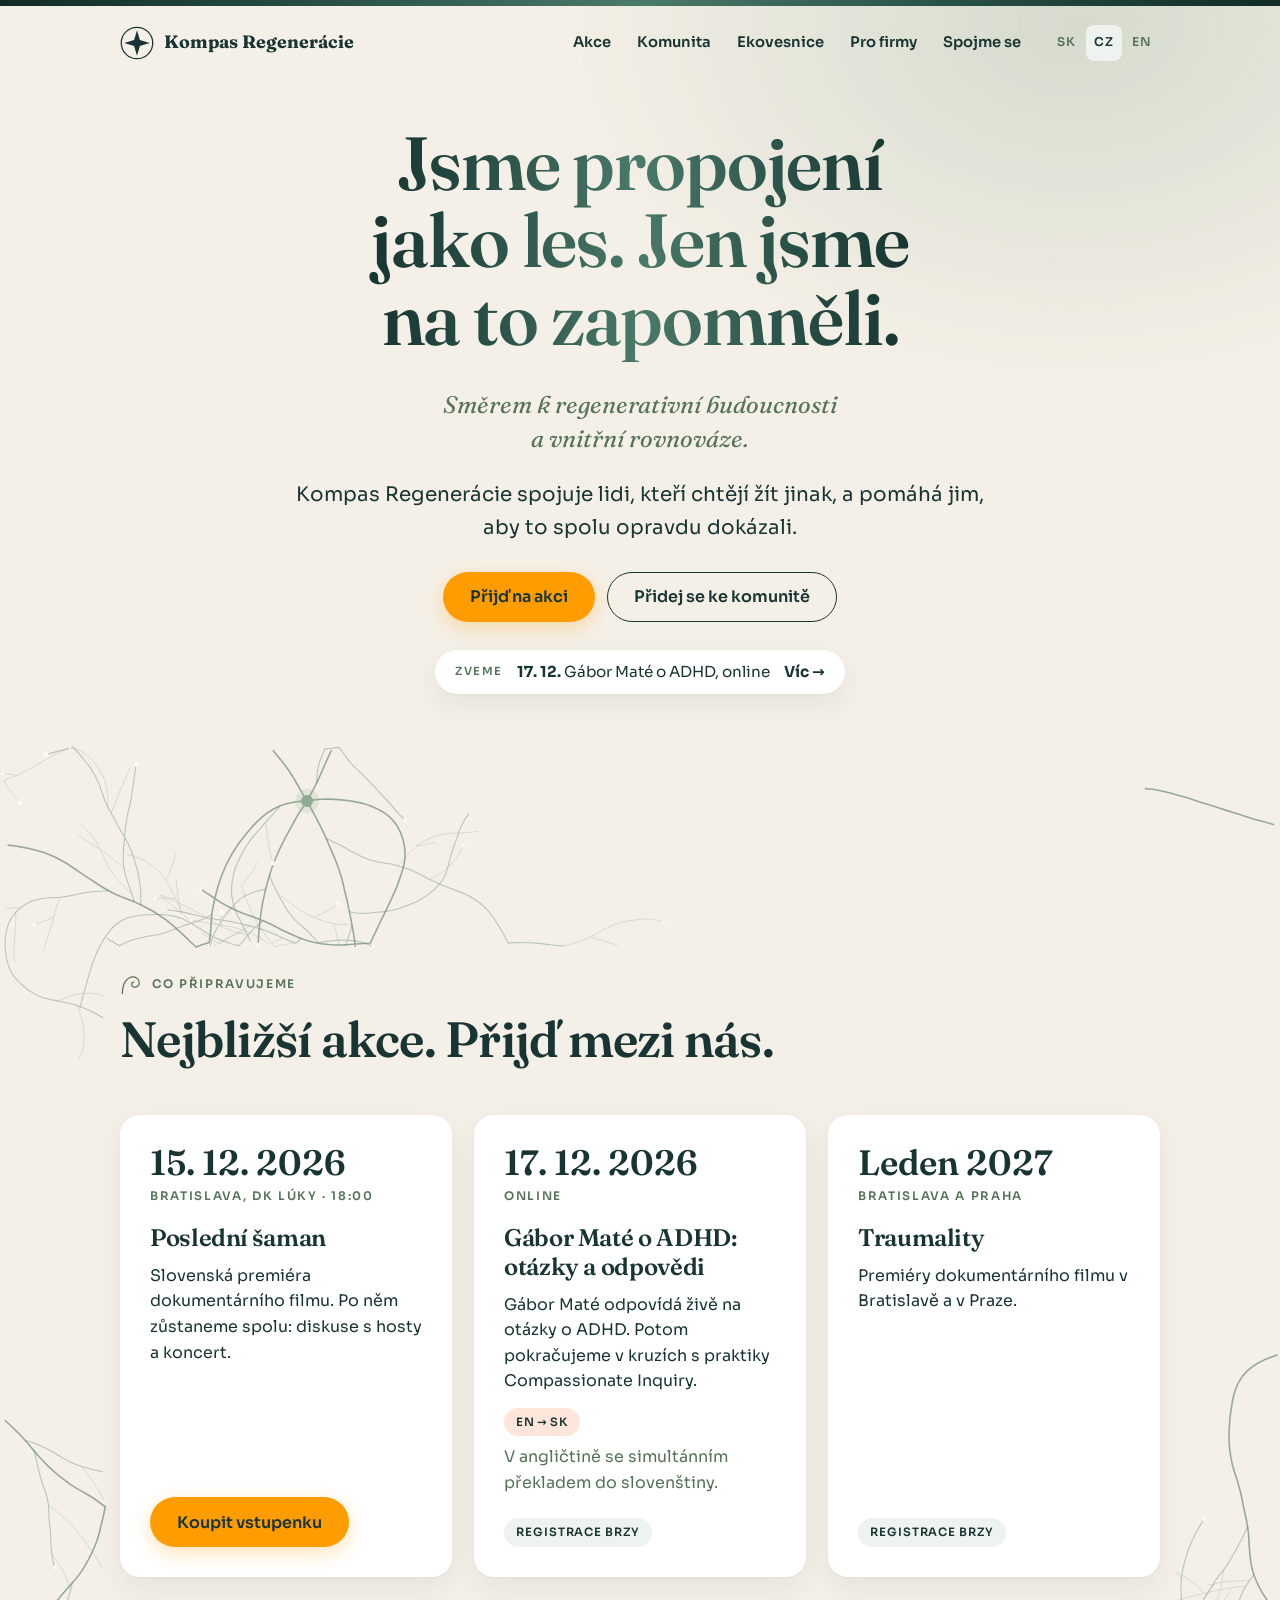
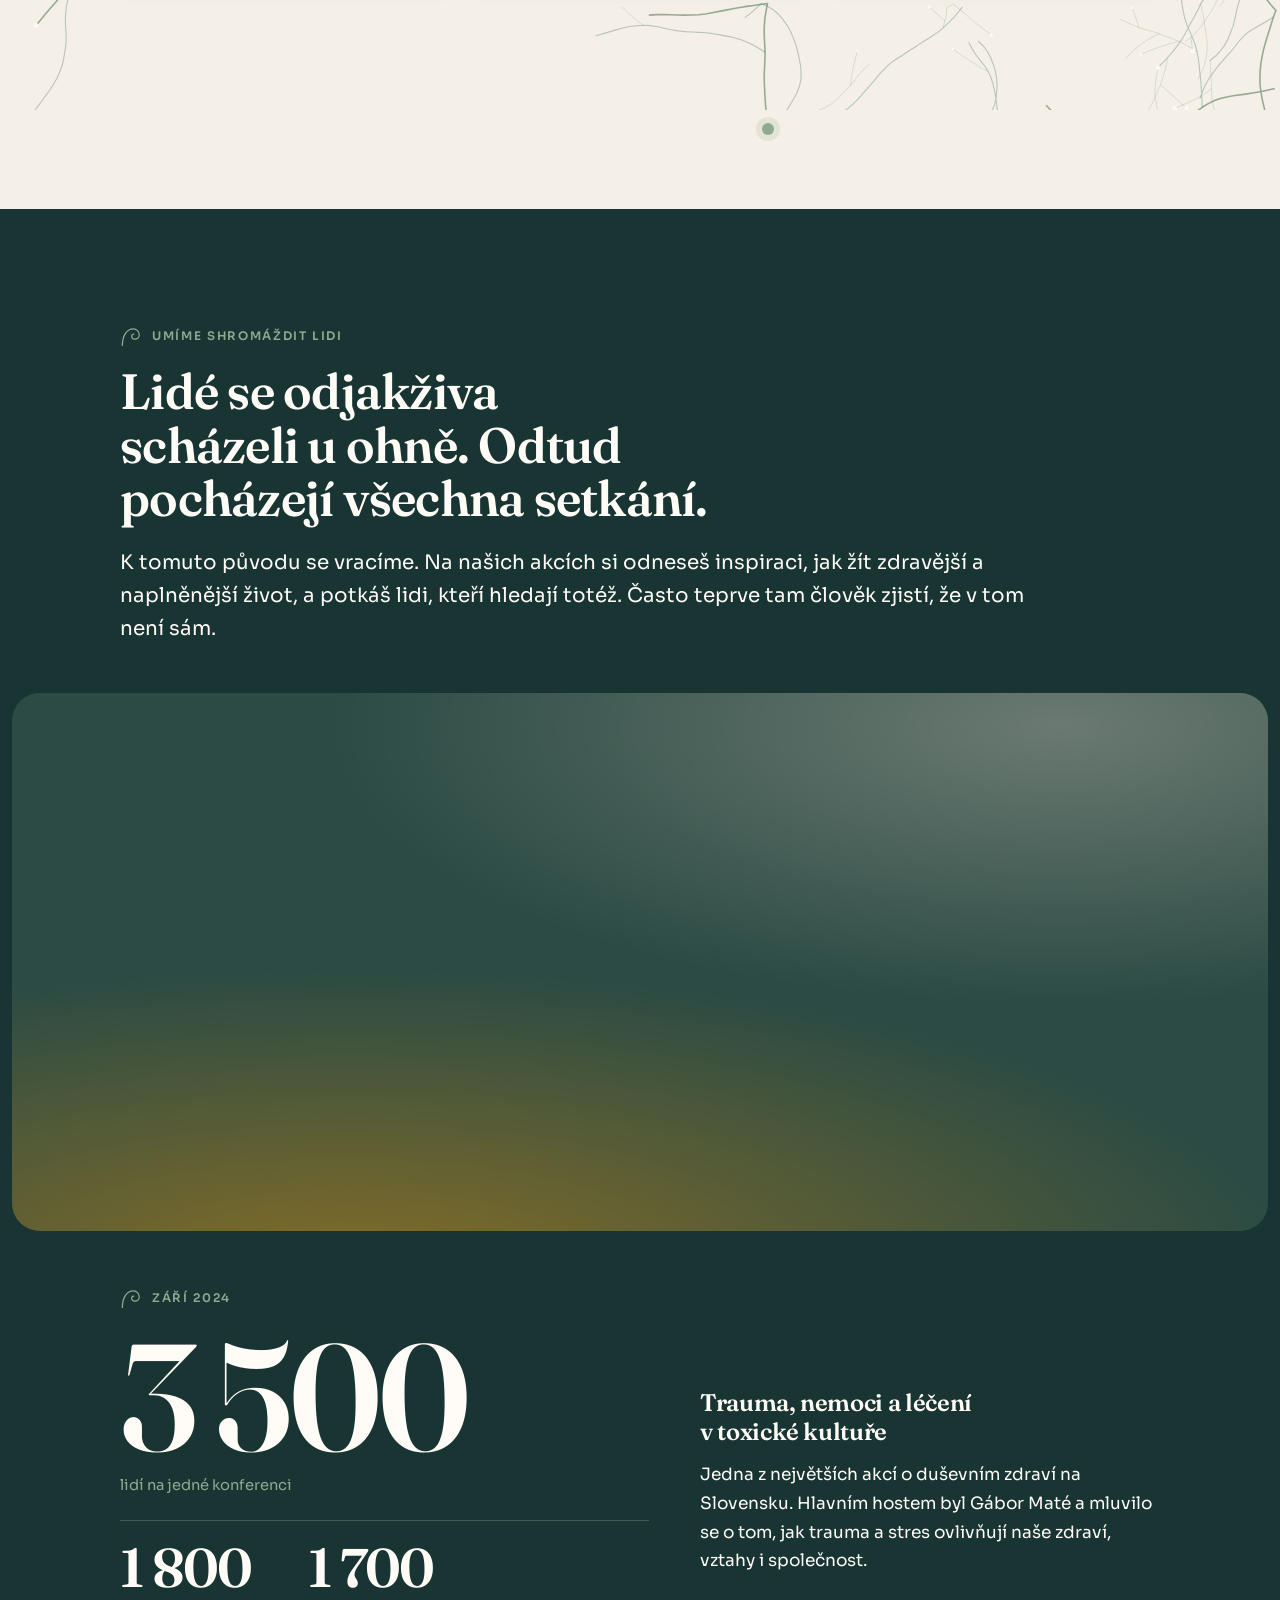
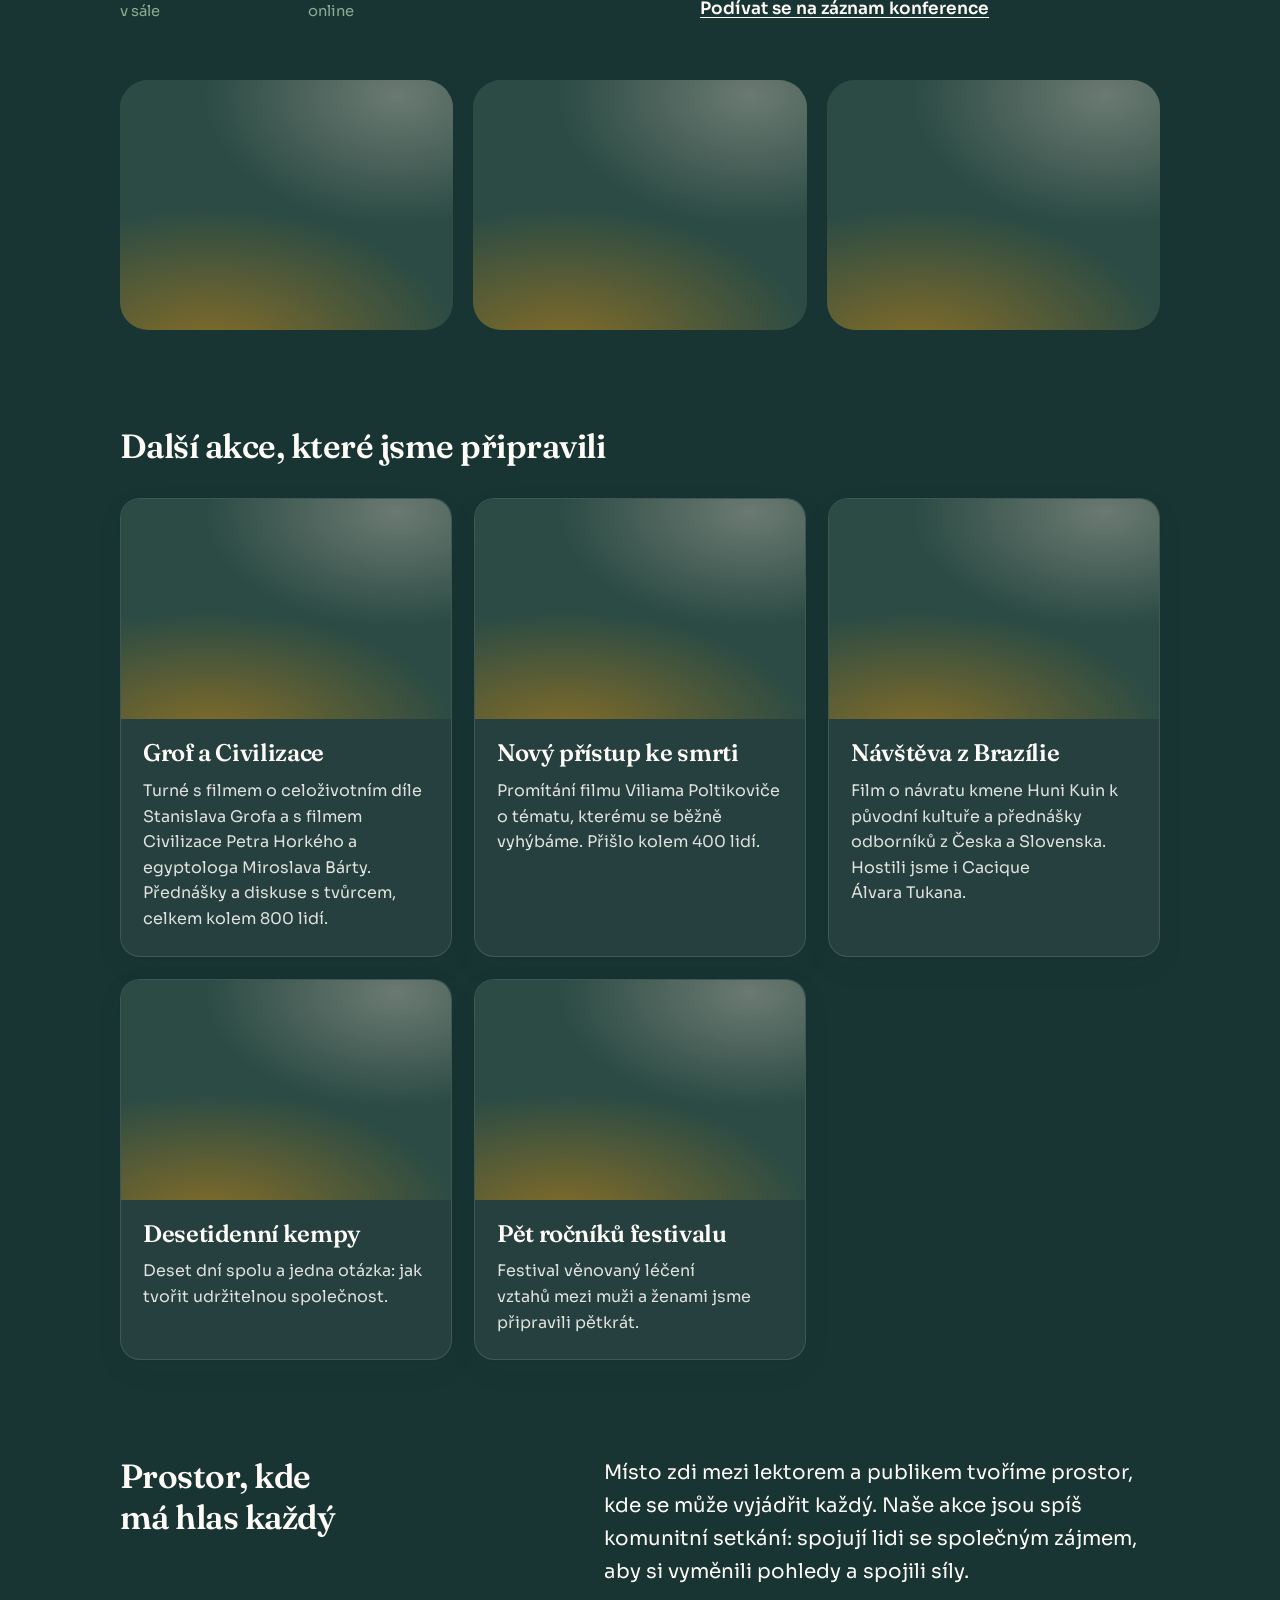
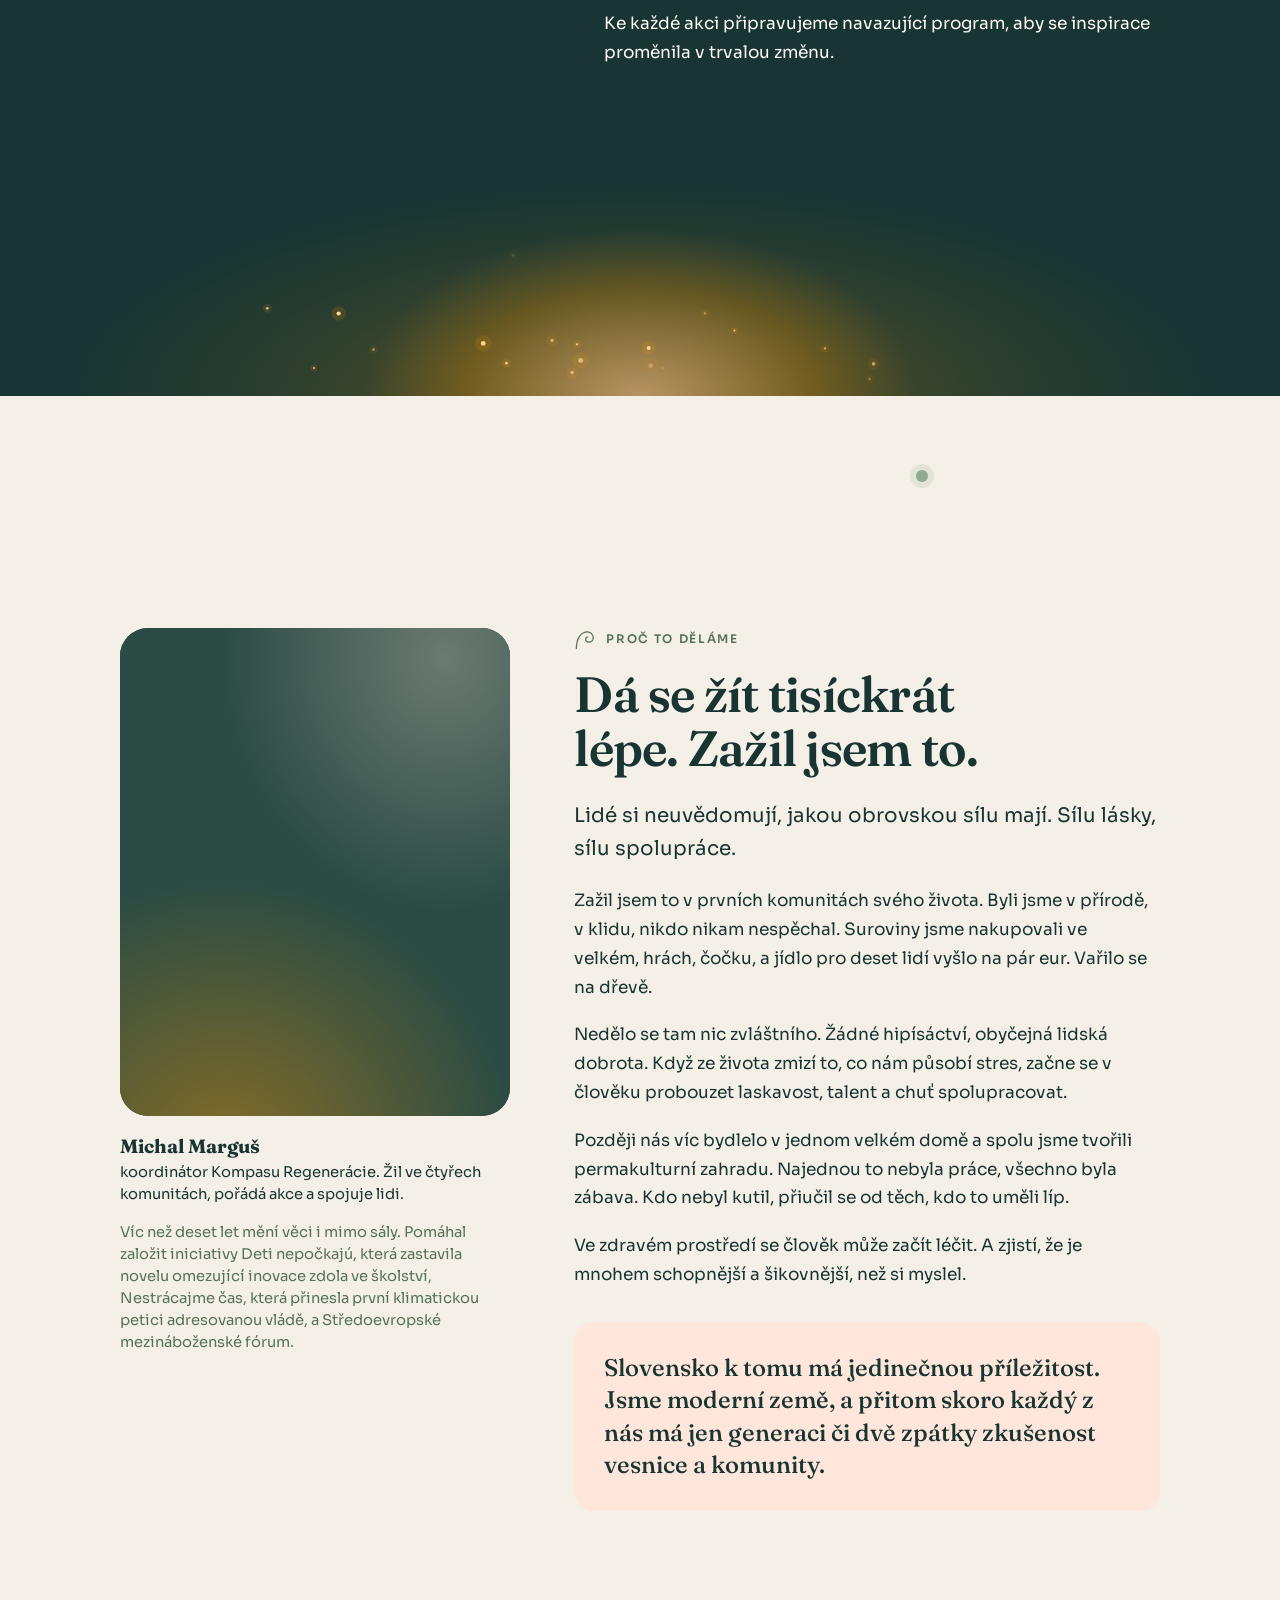
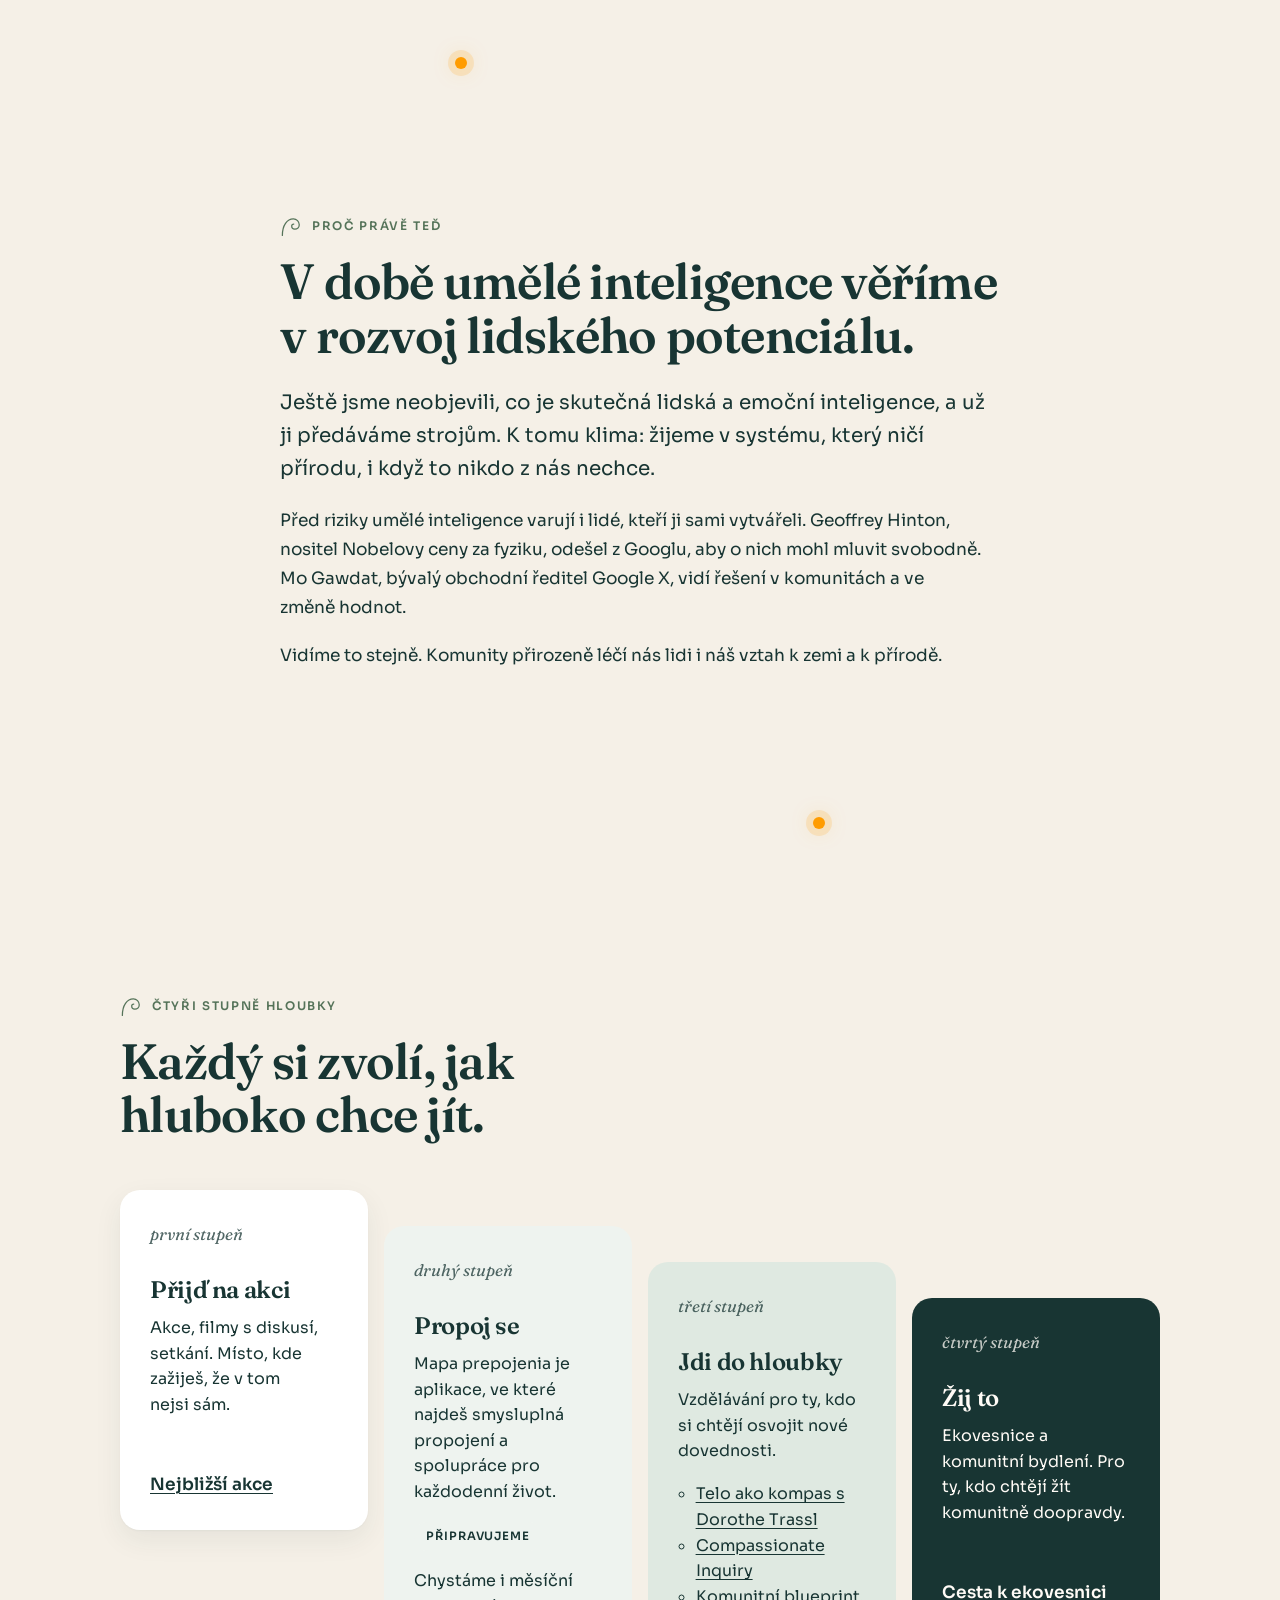
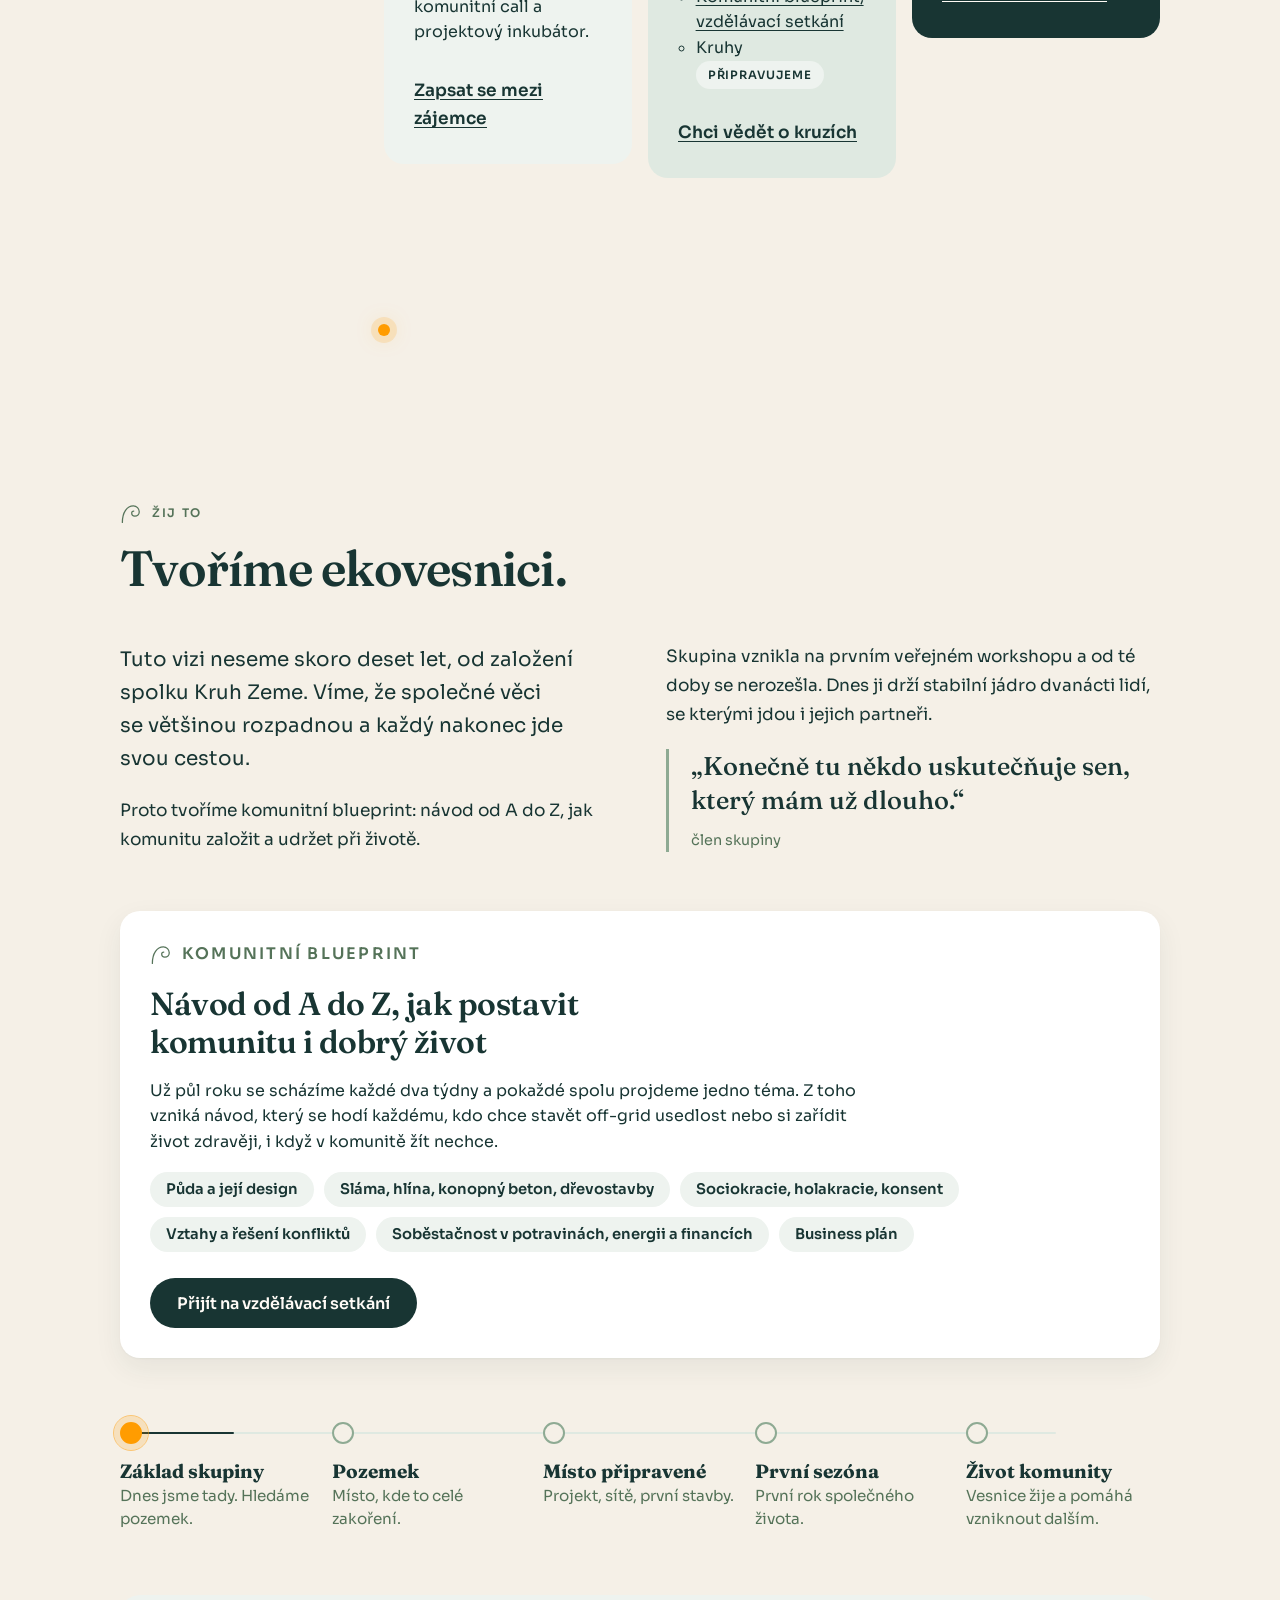
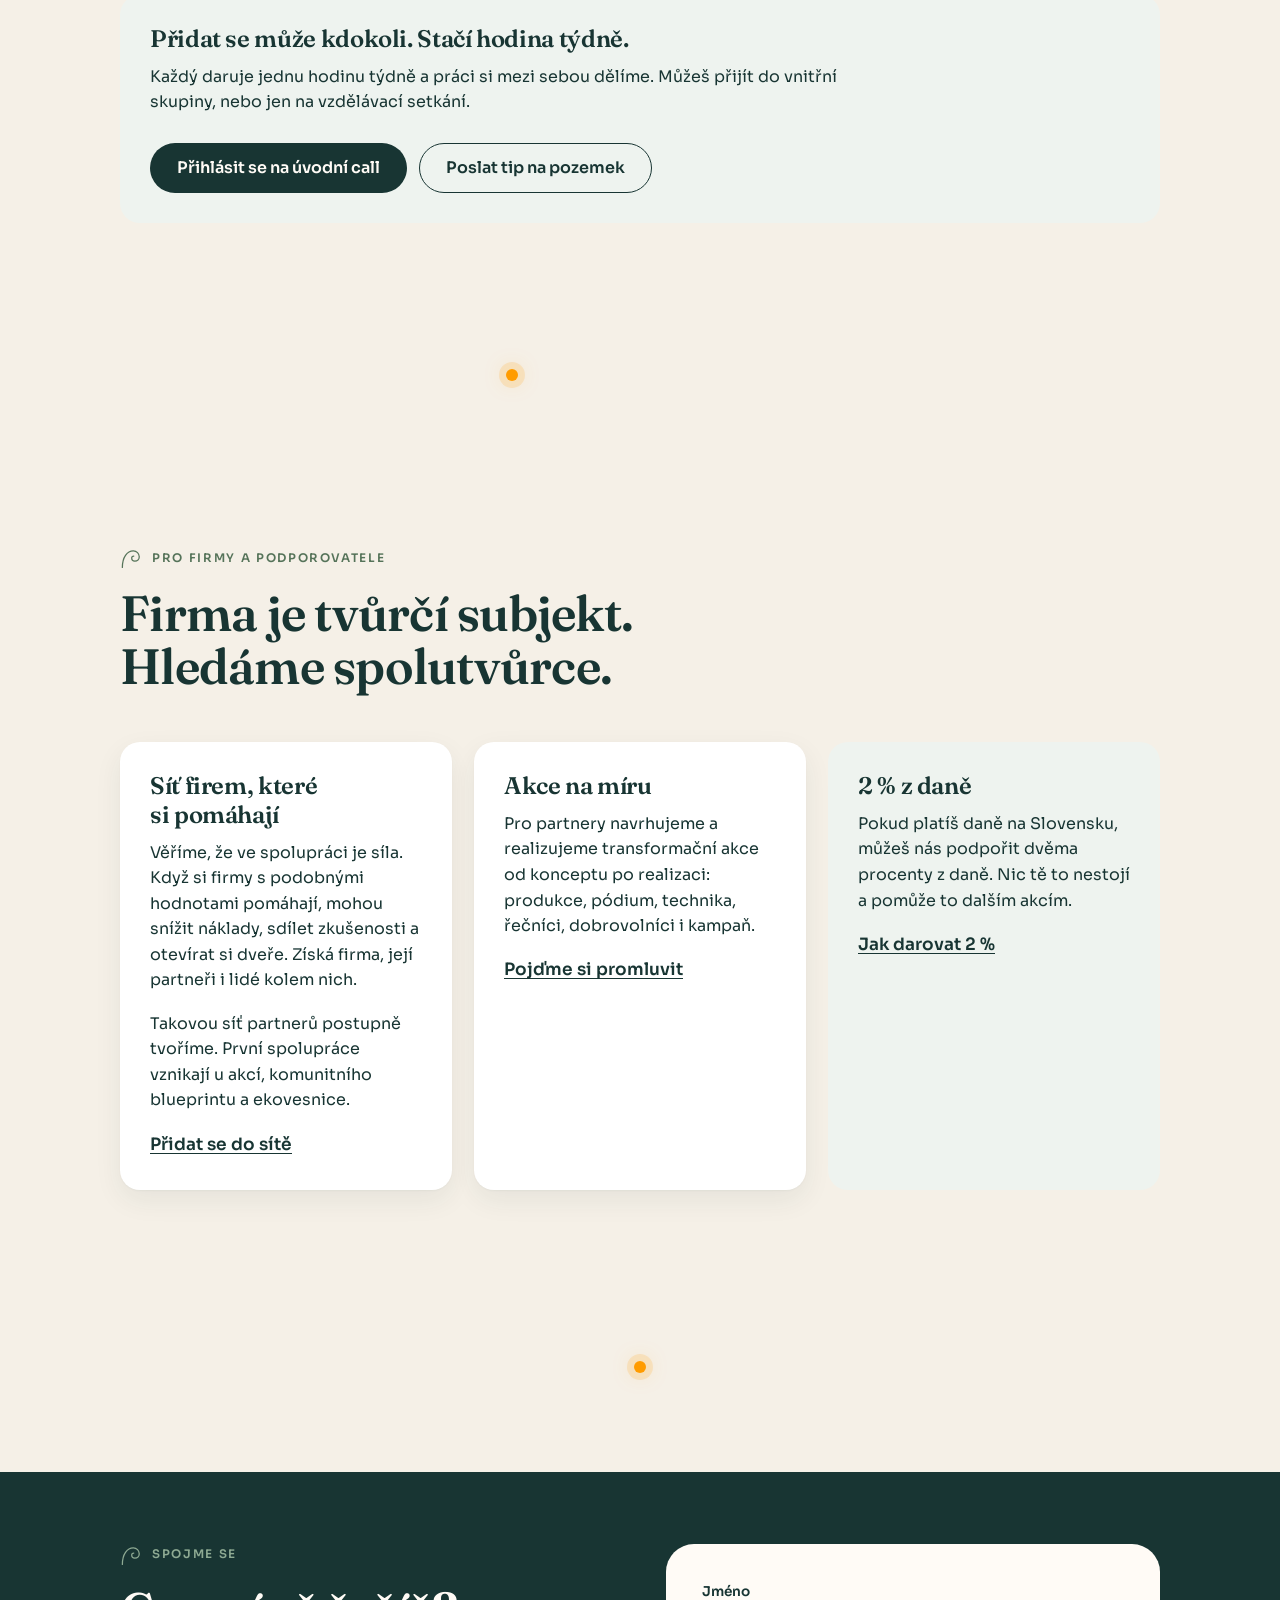
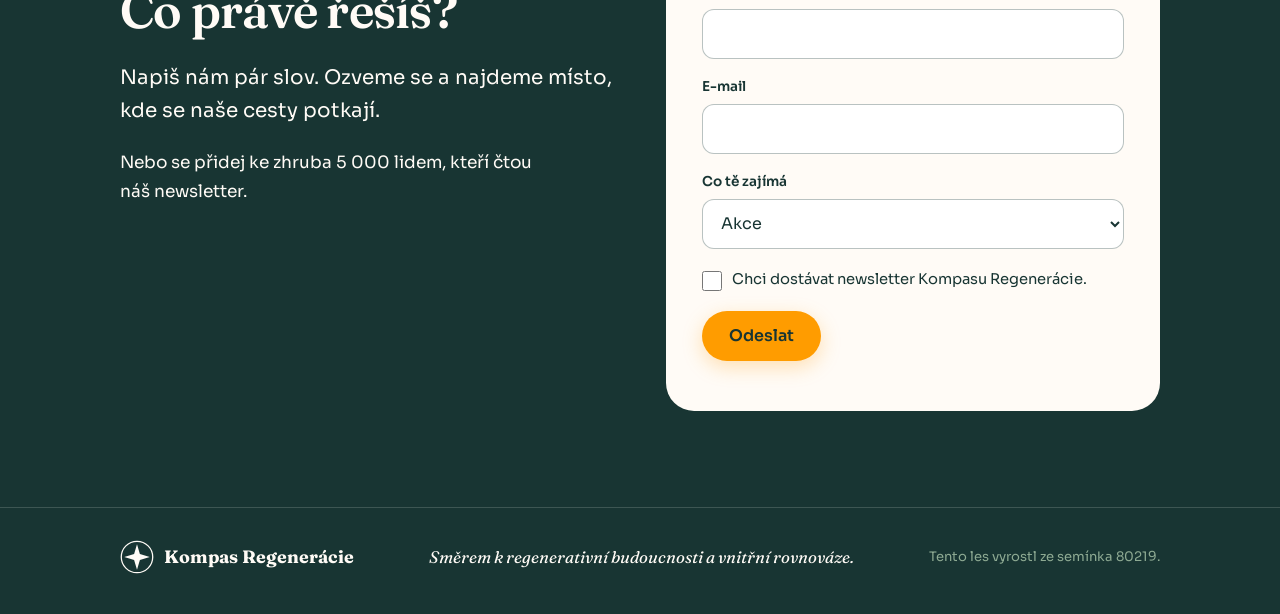
==== commit 631ffba0: "Mobilné menu s tromi čiarkami a hlavička, ktorá sa pri skrolovaní nadol skryje Na mobile je prepínač" ====
--- a/cz/index.html
+++ b/cz/index.html
@@ -61,7 +61,20 @@
         <a class="menu__hlavny" href="#spojme-sa">Spojme se</a>
       </nav>
       <!--JAZYKY--><nav class="jazyky" aria-label="Jazyk"><a href="../" lang="sk" hreflang="sk">SK</a><a href="./" lang="cs" hreflang="cs" aria-current="page">CZ</a><a href="../en/" lang="en" hreflang="en">EN</a></nav><!--/JAZYKY-->
-    </div>
+      <button class="menu-tl" type="button" aria-expanded="false" aria-controls="mobilne-menu" aria-label="Menu"><span></span><span></span><span></span></button>
+    </div>
+  </div>
+  <!-- MOBILNÉ MENU · vysúva sa spod hlavičky po ťuknutí na tri čiarky -->
+  <div class="mobilne-menu" id="mobilne-menu" hidden>
+    <nav aria-label="Hlavní menu">
+      <a href="#pripravujeme">Akce</a>
+      <a href="#hlbka">Komunita</a>
+      <a href="#ekodedina">Ekovesnice</a>
+      <a href="#firmy">Pro firmy</a>
+      <a href="#spojme-sa">Spojme se</a>
+    </nav>
+    <a class="tl tl--hlavne" href="#pripravujeme">Přijď na akci</a>
+    <!--JAZYKY--><nav class="jazyky" aria-label="Jazyk"><a href="../" lang="sk" hreflang="sk">SK</a><a href="./" lang="cs" hreflang="cs" aria-current="page">CZ</a><a href="../en/" lang="en" hreflang="en">EN</a></nav><!--/JAZYKY-->
   </div>
 </header>
 
--- a/assets/kompas.css
+++ b/assets/kompas.css
@@ -125,7 +125,11 @@
 .jazyky a{display:inline-flex;align-items:center;min-height:36px;padding:0 8px;border-radius:8px;text-decoration:none;color:var(--salvia-text)}
 .jazyky a:hover{color:var(--les)}
 .jazyky a[aria-current]{color:var(--les);background:var(--salvia-jemna)}
-.hlavicka{padding-block:20px}
+.hlavicka{padding-block:16px;position:sticky;top:0;z-index:30;
+  transition:transform .45s var(--krivka),background-color .35s ease,box-shadow .35s ease}
+.hlavicka.plava{background:var(--pozadie);box-shadow:0 1px 0 rgba(24,53,51,.08),0 8px 24px rgba(24,53,51,.06)}
+.hlavicka.skryta{transform:translateY(-100%)}
+section[id],div[id]{scroll-margin-top:84px}
 .hlavicka .obal{display:flex;align-items:center;justify-content:space-between;gap:16px}
 .logo{display:flex;align-items:center;gap:10px;text-decoration:none;font-family:var(--pismo-nadpis);font-weight:700;font-size:1.12rem}
 .logo svg{width:34px;height:34px;flex:none}
@@ -416,3 +420,27 @@
 /* jazyk podujatia: štítok s prekladom */
 .preklad-info{display:flex;flex-wrap:wrap;align-items:center;gap:8px 10px;font-size:.92rem;line-height:1.4;margin:-8px 0 22px;color:var(--salvia-text)}
 .preklad-info .cip{background:var(--broskyna);color:var(--les);letter-spacing:.06em}
+
+/* =========================================================
+   MOBILNÉ MENU · tri čiarky a vysúvací panel
+   ========================================================= */
+.menu-tl{display:none;position:relative;width:44px;height:44px;margin-right:-8px;border:0;border-radius:12px;background:transparent;color:var(--les);cursor:pointer}
+.menu-tl span{position:absolute;left:12px;right:12px;height:2px;border-radius:2px;background:currentColor;transition:transform .3s var(--krivka),opacity .2s}
+.menu-tl span:nth-child(1){top:15px}.menu-tl span:nth-child(2){top:21px}.menu-tl span:nth-child(3){top:27px}
+.menu-tl[aria-expanded="true"] span:nth-child(1){transform:translateY(6px) rotate(45deg)}
+.menu-tl[aria-expanded="true"] span:nth-child(2){opacity:0}
+.menu-tl[aria-expanded="true"] span:nth-child(3){transform:translateY(-6px) rotate(-45deg)}
+.mobilne-menu{position:absolute;left:0;right:0;top:100%;background:var(--pozadie);padding:6px clamp(20px,5vw,40px) 26px;
+  border-radius:0 0 24px 24px;box-shadow:0 18px 36px rgba(24,53,51,.14);animation:menu-dnu .35s var(--krivka)}
+.mobilne-menu[hidden]{display:none}
+.mobilne-menu nav:not(.jazyky){display:flex;flex-direction:column;margin-bottom:20px}
+.mobilne-menu nav:not(.jazyky) a{display:flex;align-items:center;min-height:54px;font-family:var(--pismo-nadpis);font-size:1.3rem;font-weight:600;text-decoration:none;border-bottom:1px solid var(--salvia-hlbsia)}
+.mobilne-menu .tl{width:100%}
+@keyframes menu-dnu{from{opacity:0;transform:translateY(-8px)}to{opacity:1;transform:none}}
+@media (max-width:640px){
+  .js .menu-tl{display:block}
+  .js .hlavicka__prava > .jazyky{display:none}   /* na mobile je prepínač jazykov v menu */
+}
+.mobilne-menu .jazyky{justify-content:center;margin-top:18px;font-size:.85rem}
+.mobilne-menu .jazyky a{min-height:44px;padding:0 14px}
+@media (min-width:641px){.mobilne-menu{display:none!important}}
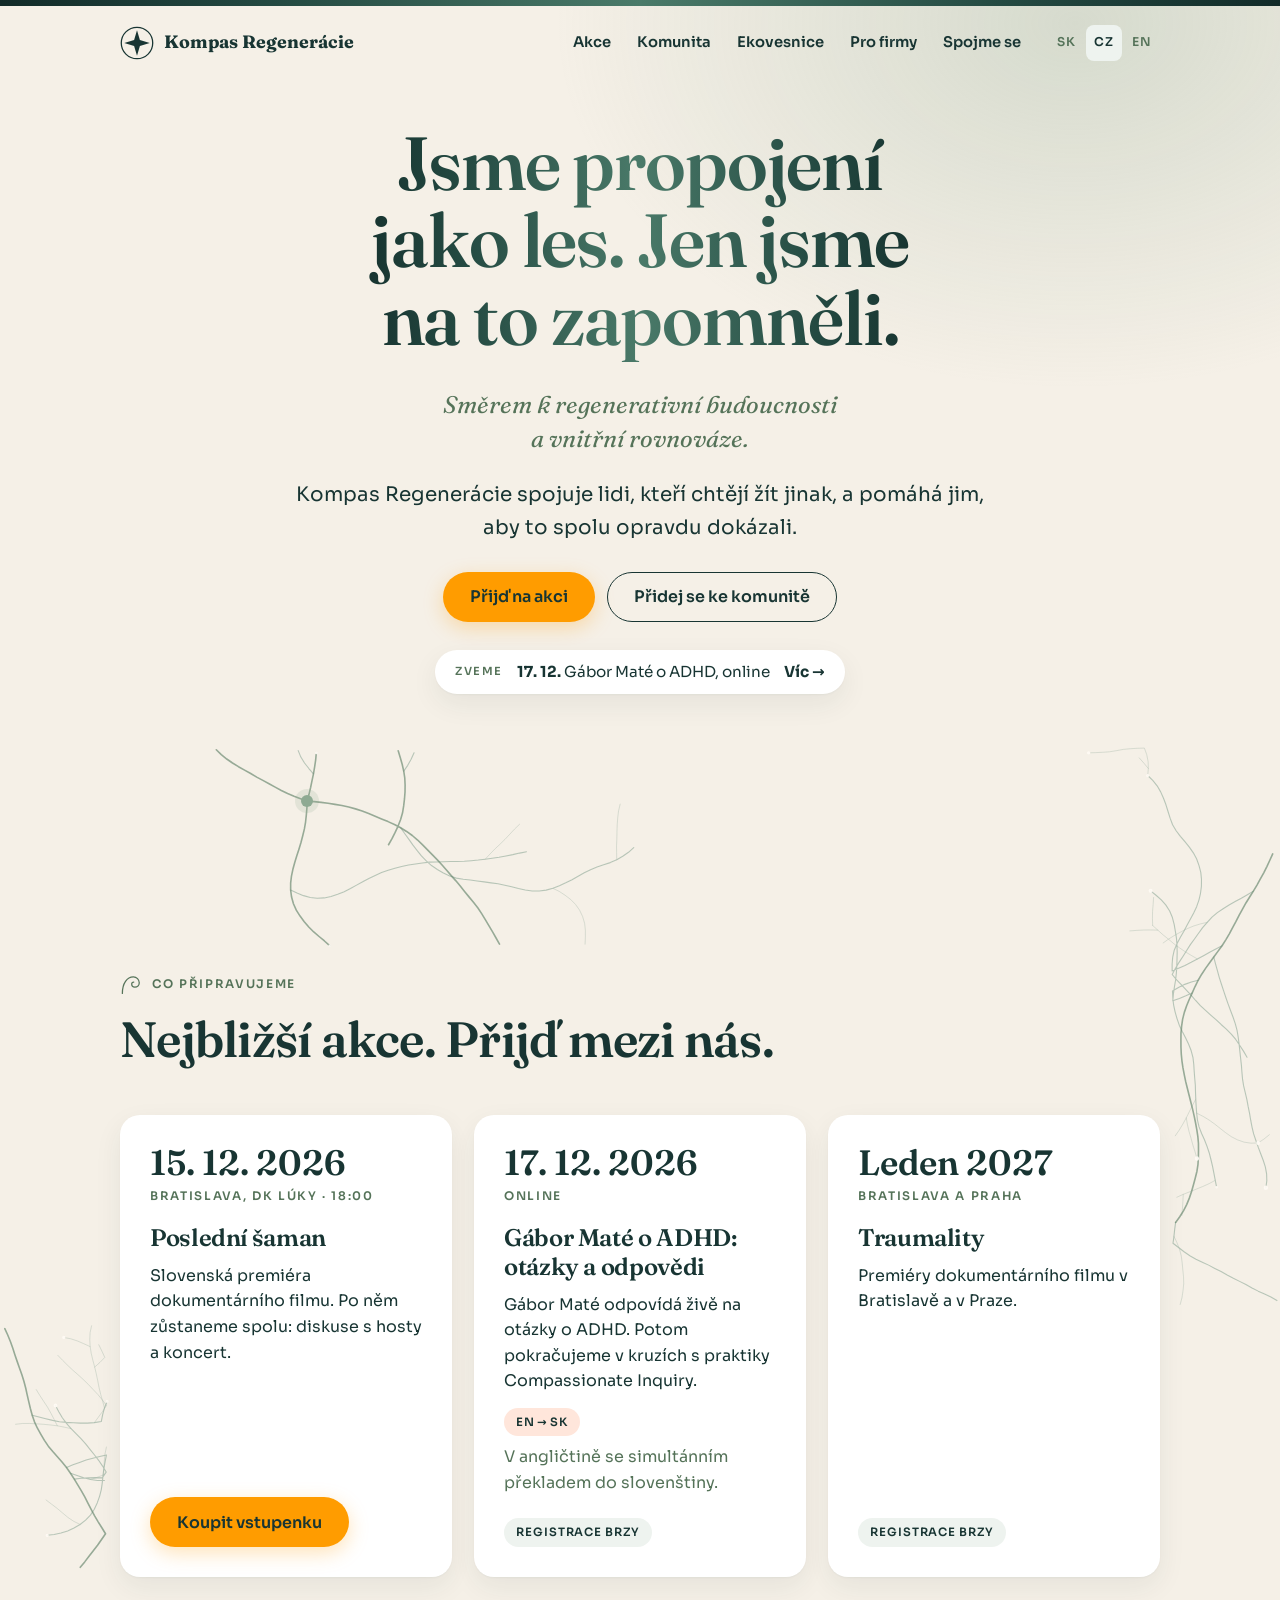
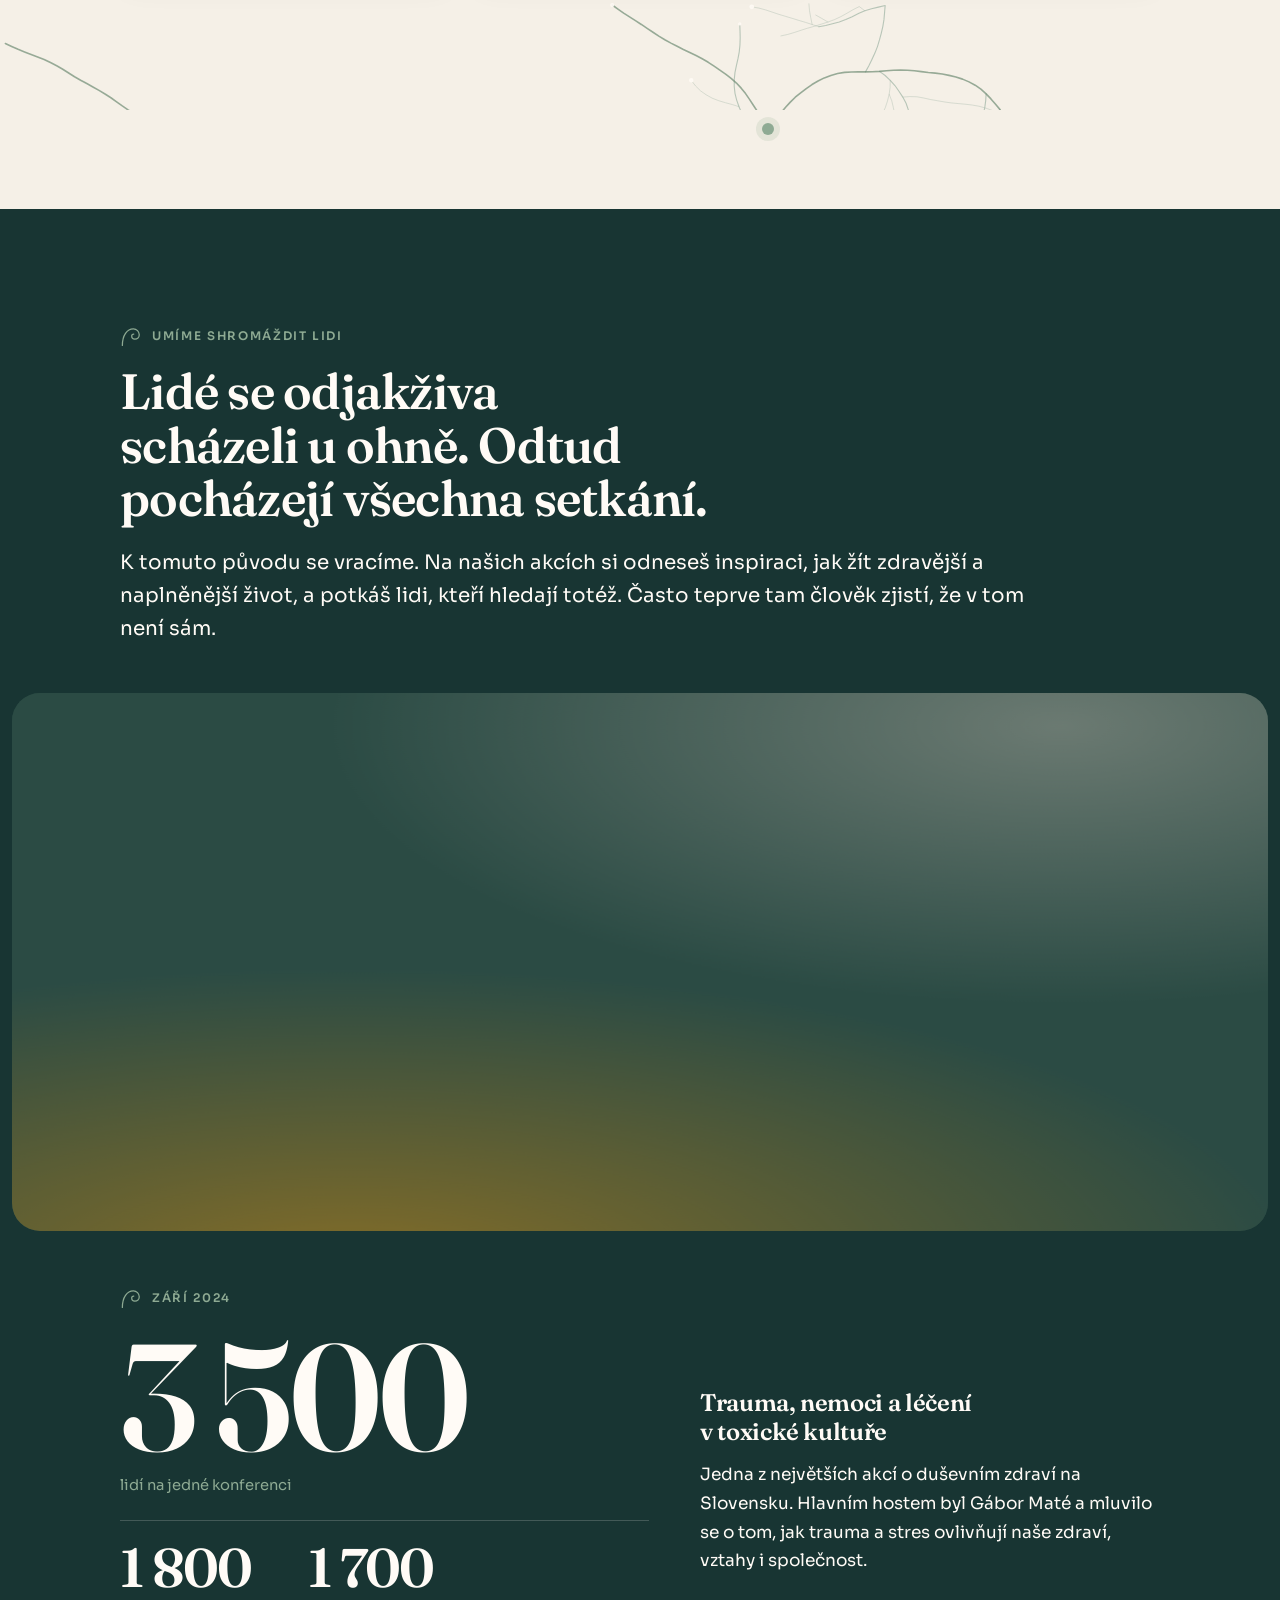
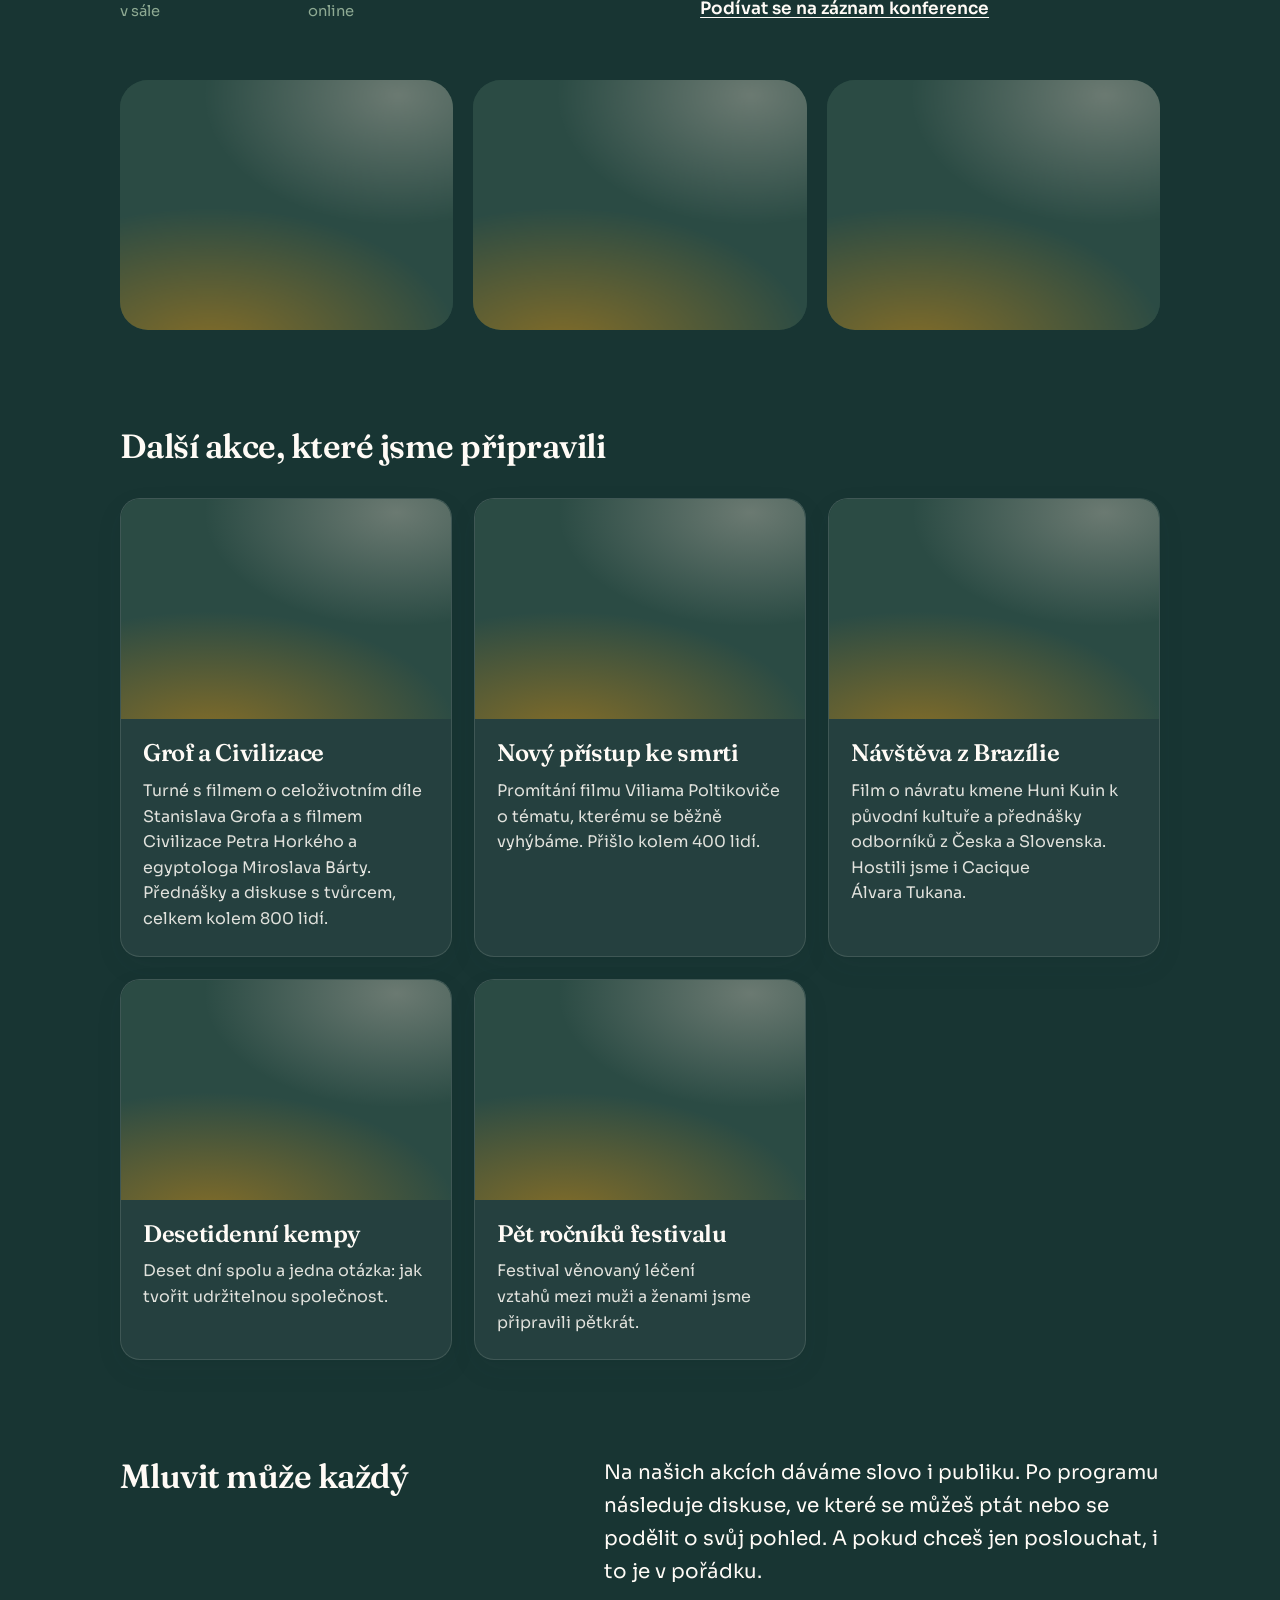
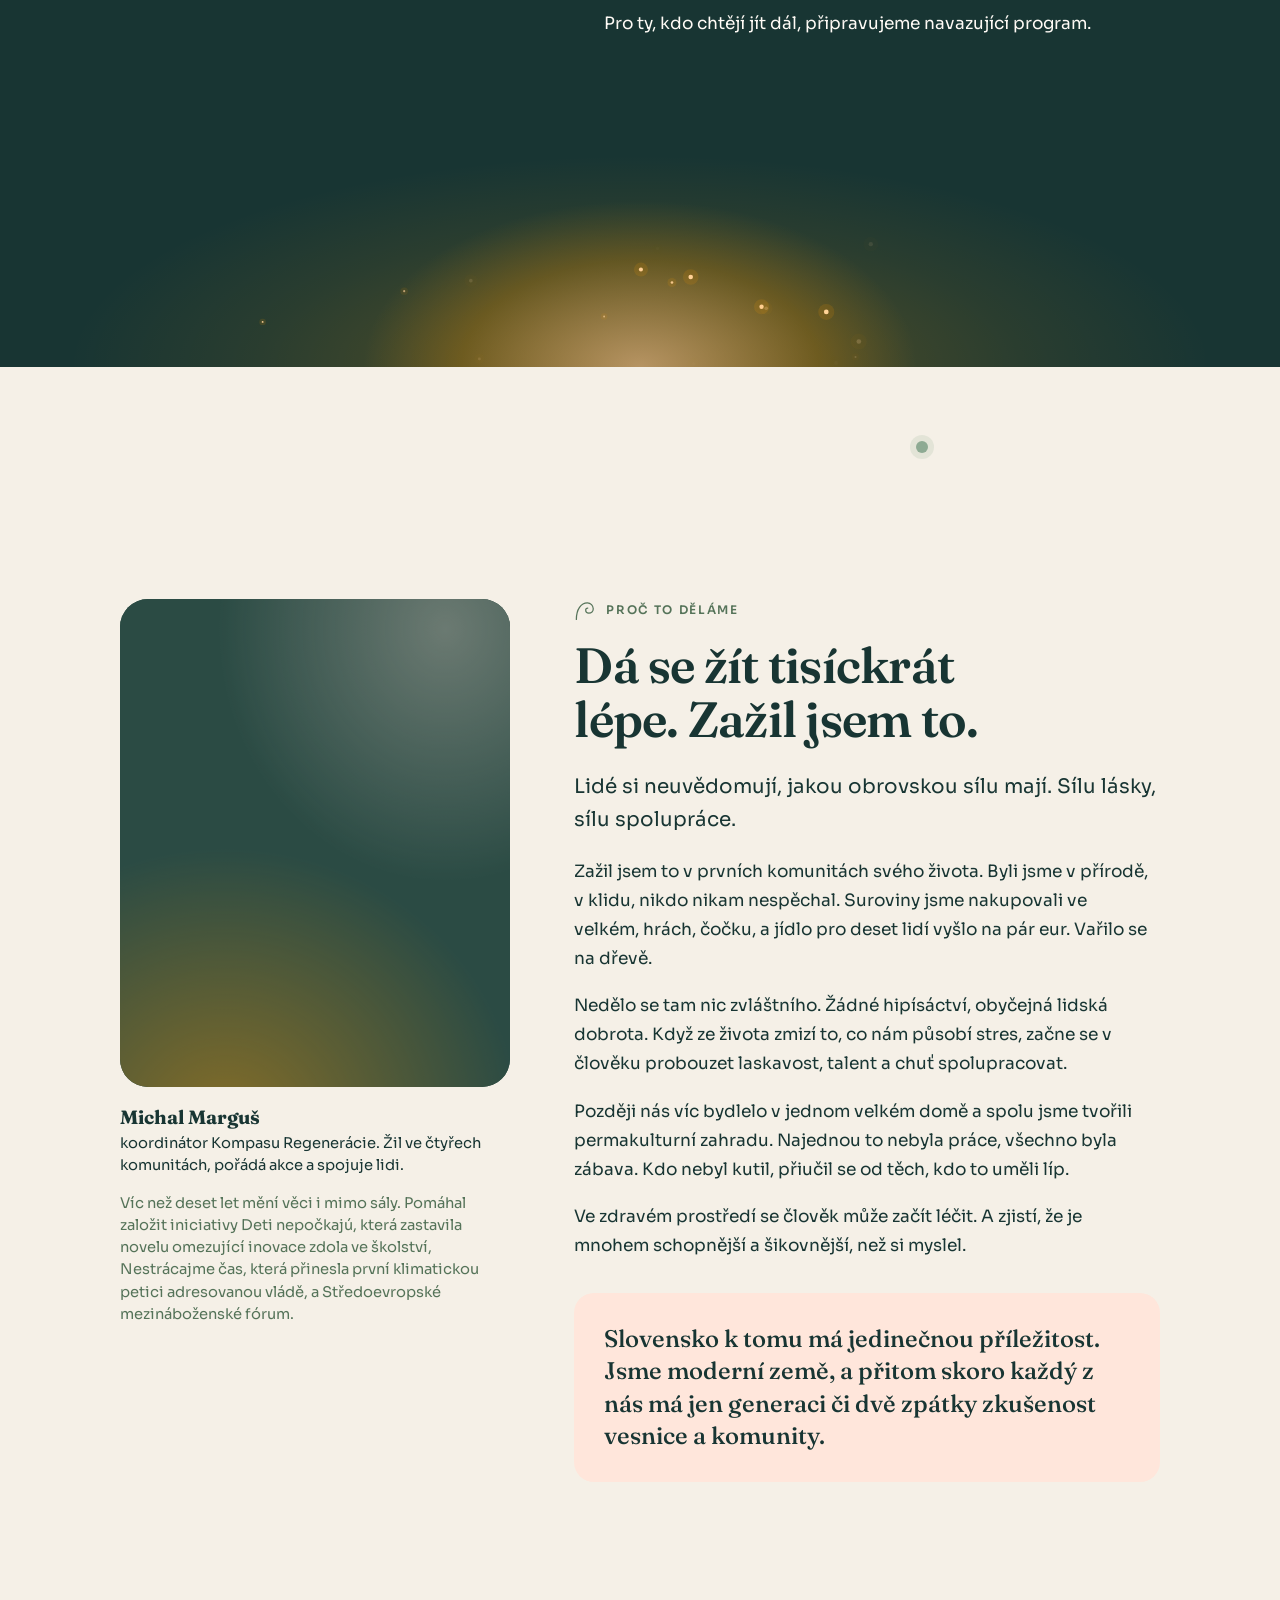
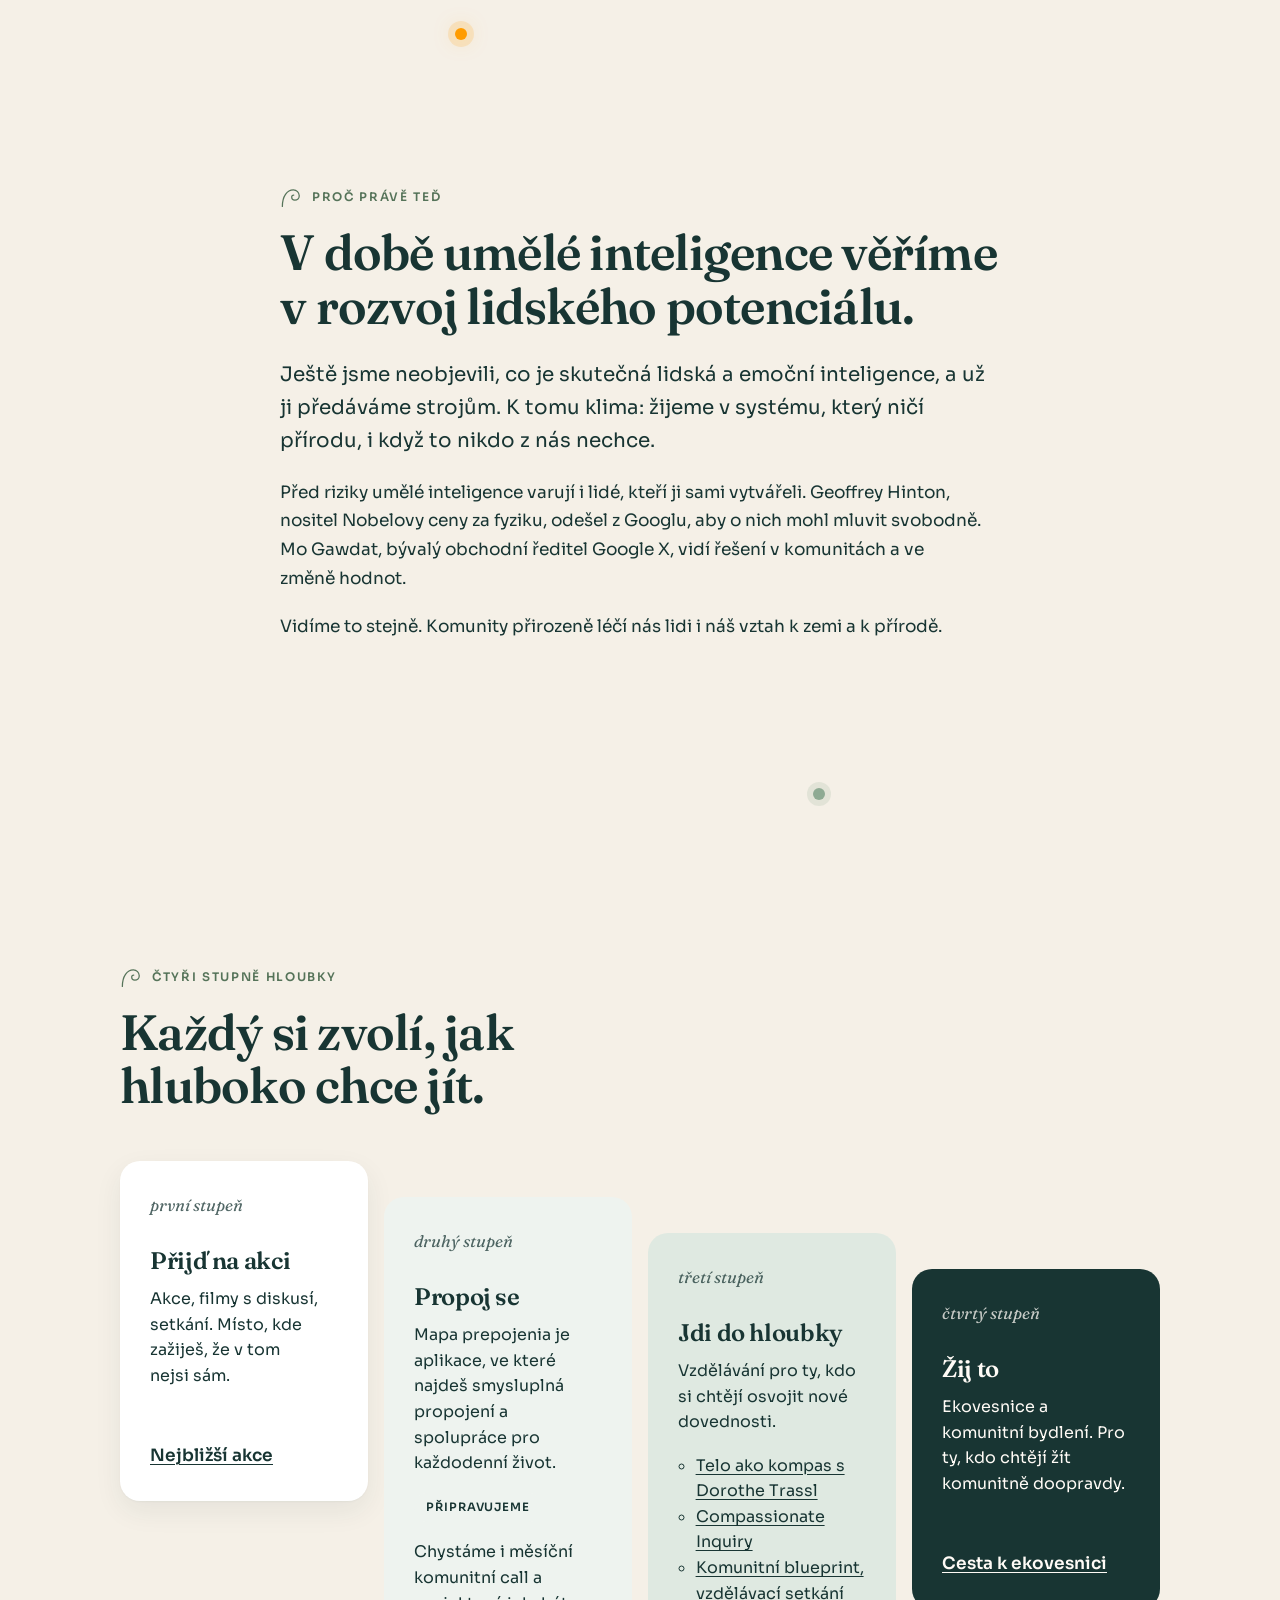
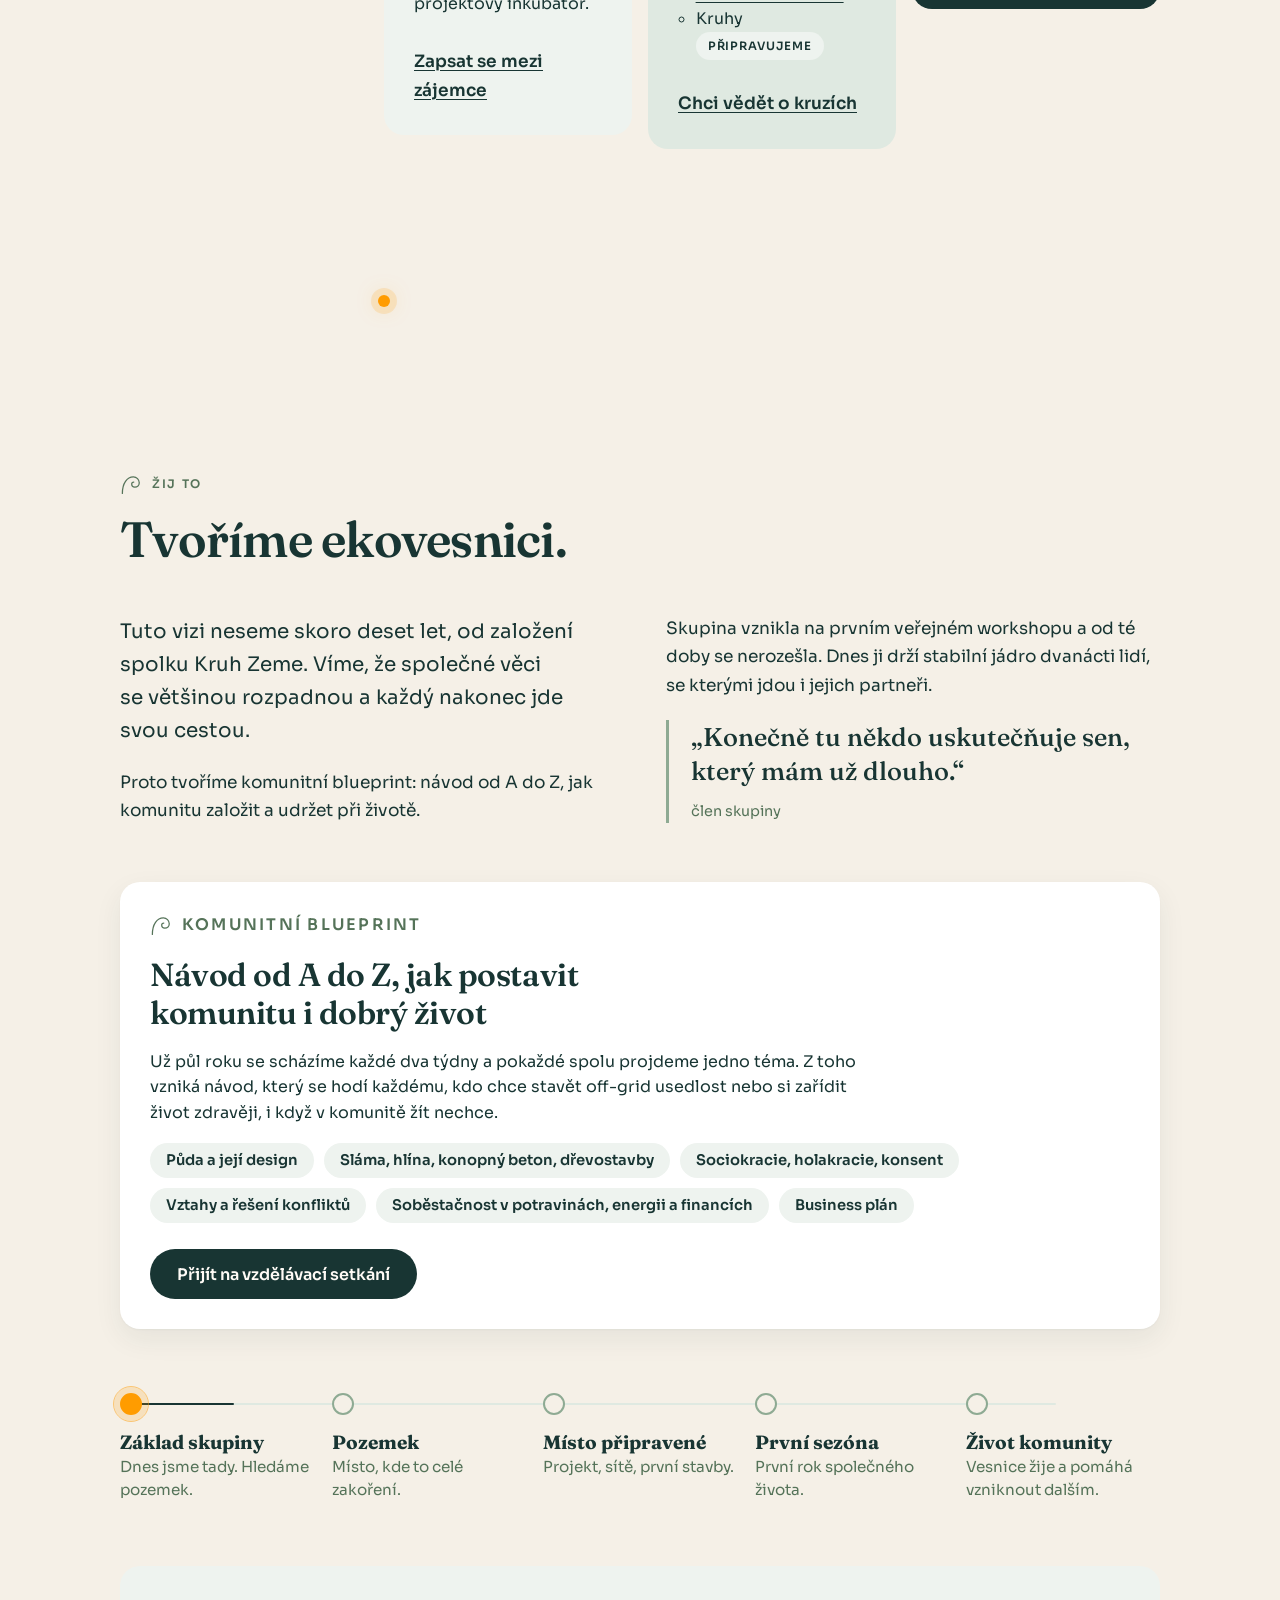
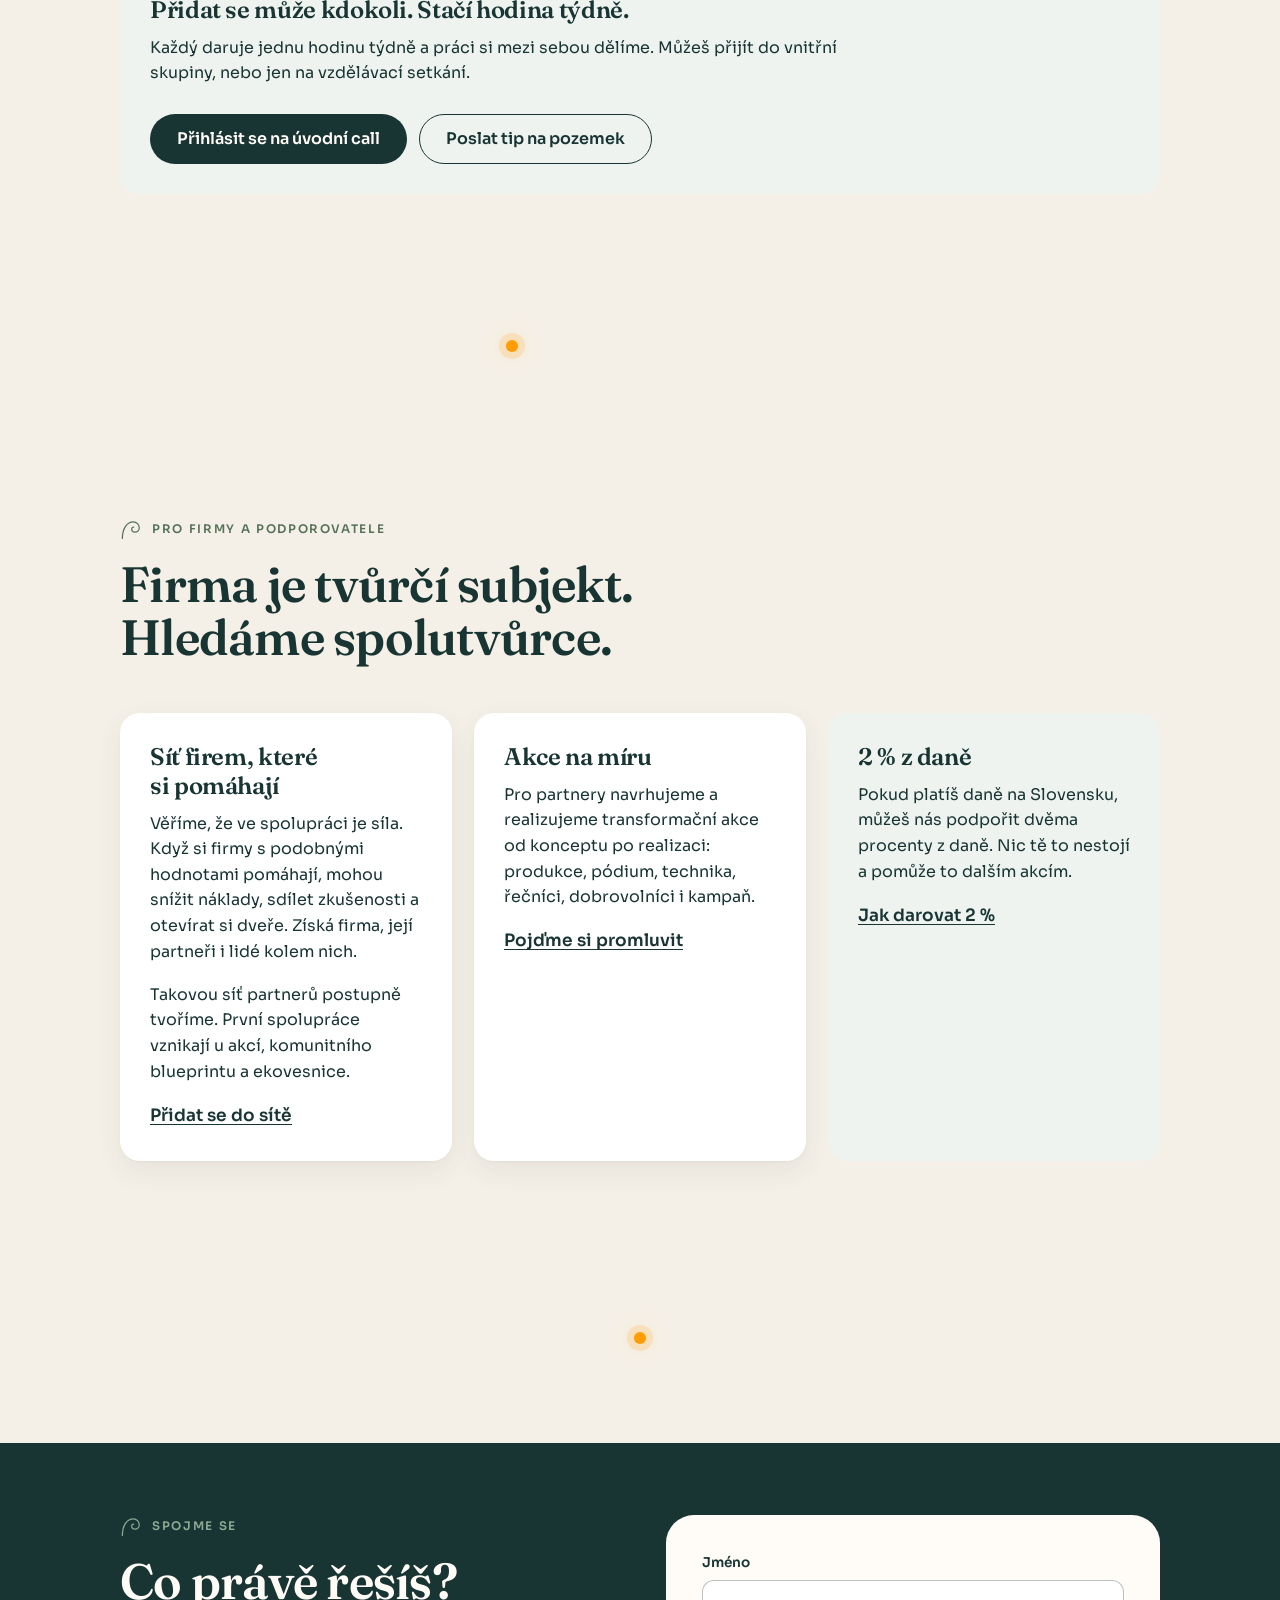
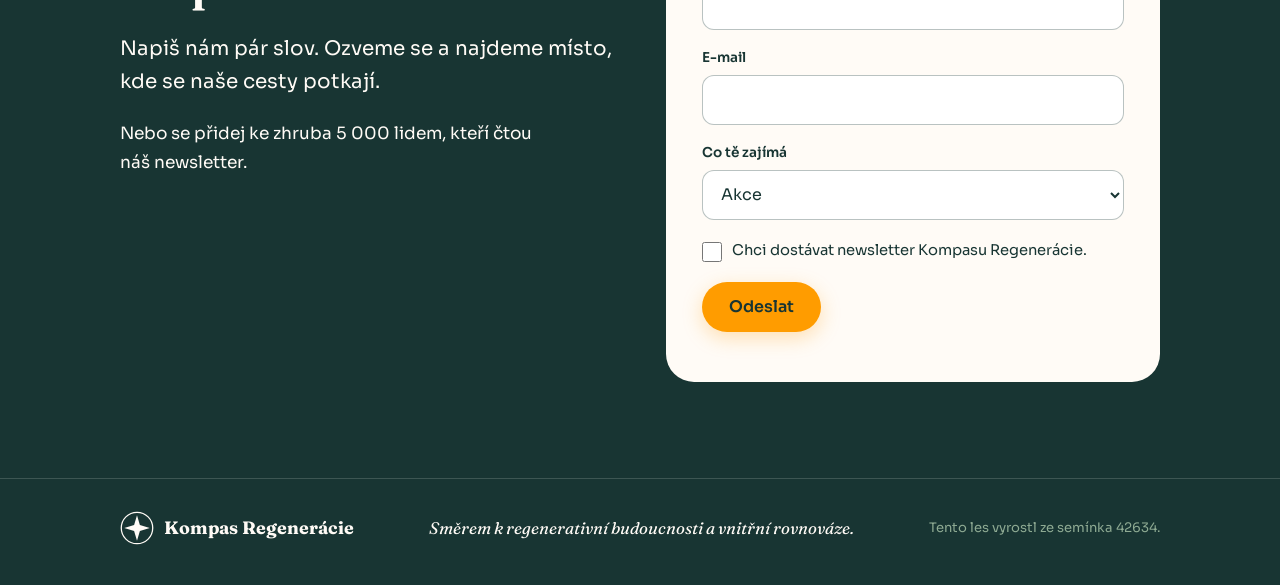
==== commit abdfd1c5: "Sekcia o diskusii: jemnejší text vo všetkých jazykoch Co-Authored-By: Claude Opus 5.5 <noreply@anthr" ====
--- a/cz/index.html
+++ b/cz/index.html
@@ -203,10 +203,10 @@
     </div>
 
     <div class="ako" data-rast="skupina">
-      <h3>Prostor, kde má hlas každý</h3>
+      <h3>Mluvit může každý</h3>
       <div>
-        <p class="uvodny">Místo zdi mezi lektorem a publikem tvoříme prostor, kde se může vyjádřit každý. Naše akce jsou spíš komunitní setkání: spojují lidi se společným zájmem, aby si vyměnili pohledy a spojili síly.</p>
-        <p>Ke každé akci připravujeme navazující program, aby se inspirace proměnila v trvalou změnu.</p>
+        <p class="uvodny">Na našich akcích dáváme slovo i publiku. Po programu následuje diskuse, ve které se můžeš ptát nebo se podělit o svůj pohled. A pokud chceš jen poslouchat, i to je v pořádku.</p>
+        <p>Pro ty, kdo chtějí jít dál, připravujeme navazující program.</p>
       </div>
     </div>
   </div>
--- a/assets/kompas.css
+++ b/assets/kompas.css
@@ -425,7 +425,8 @@
    MOBILNÉ MENU · tri čiarky a vysúvací panel
    ========================================================= */
 .menu-tl{display:none;position:relative;width:44px;height:44px;margin-right:-8px;border:0;border-radius:12px;background:transparent;color:var(--les);cursor:pointer}
-.menu-tl span{position:absolute;left:12px;right:12px;height:2px;border-radius:2px;background:currentColor;transition:transform .3s var(--krivka),opacity .2s}
+.menu-tl::before{content:"";position:absolute;inset:4px;border:1.5px solid currentColor;border-radius:10px}   /* rámik okolo čiarok */
+.menu-tl span{position:absolute;left:14px;right:14px;height:2px;border-radius:2px;background:currentColor;transition:transform .3s var(--krivka),opacity .2s}
 .menu-tl span:nth-child(1){top:15px}.menu-tl span:nth-child(2){top:21px}.menu-tl span:nth-child(3){top:27px}
 .menu-tl[aria-expanded="true"] span:nth-child(1){transform:translateY(6px) rotate(45deg)}
 .menu-tl[aria-expanded="true"] span:nth-child(2){opacity:0}
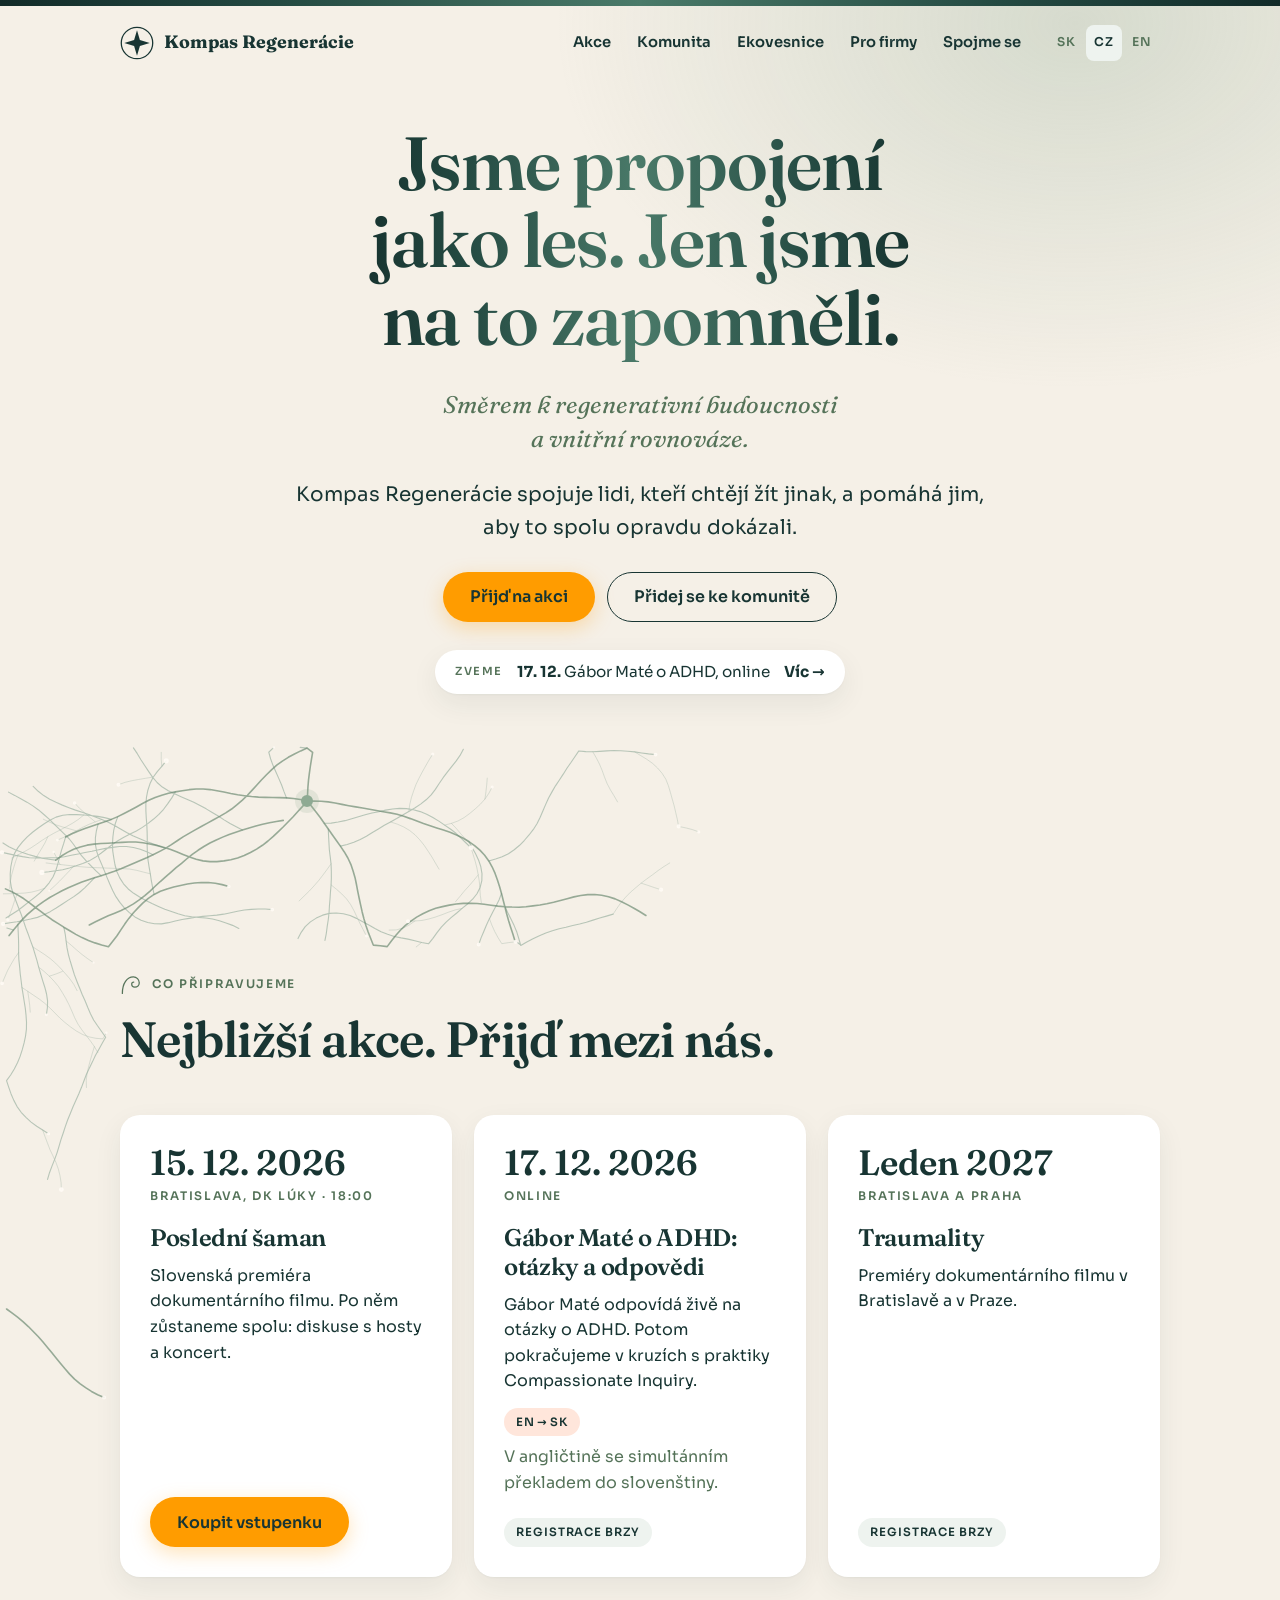
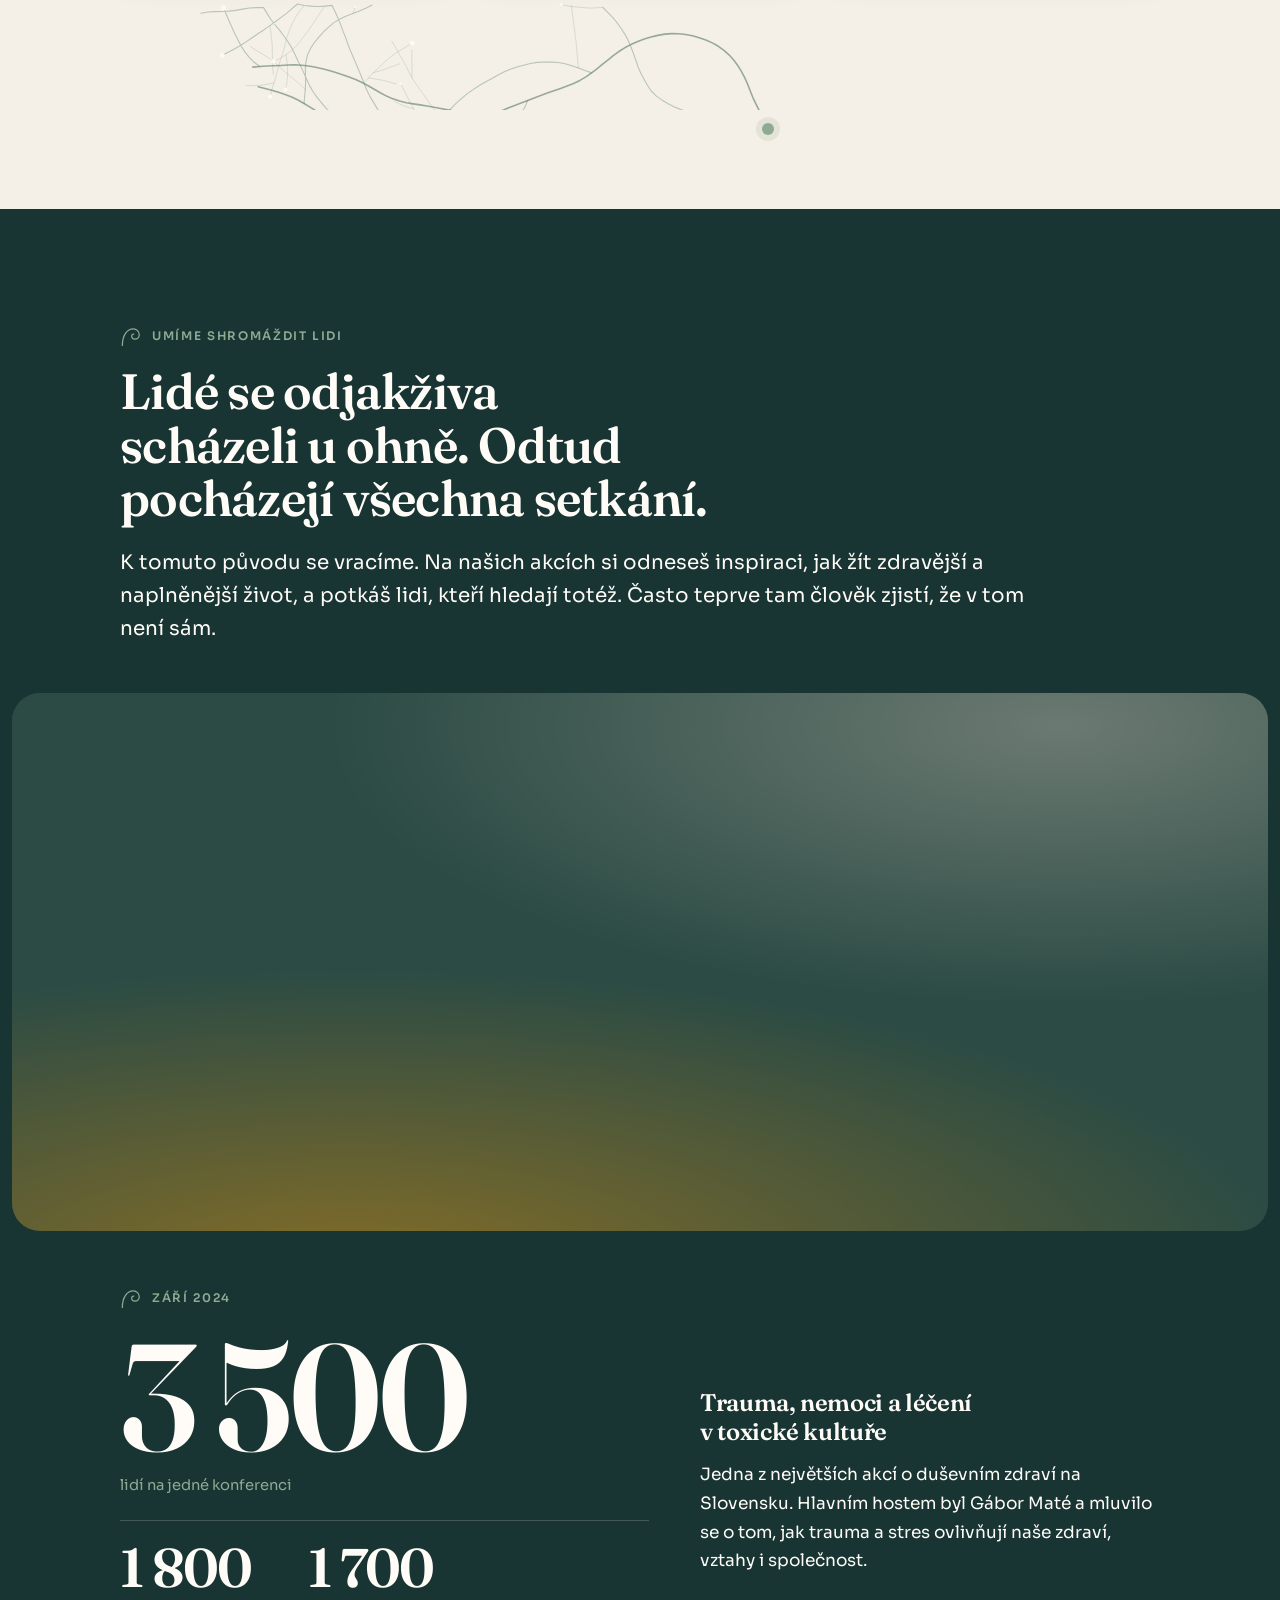
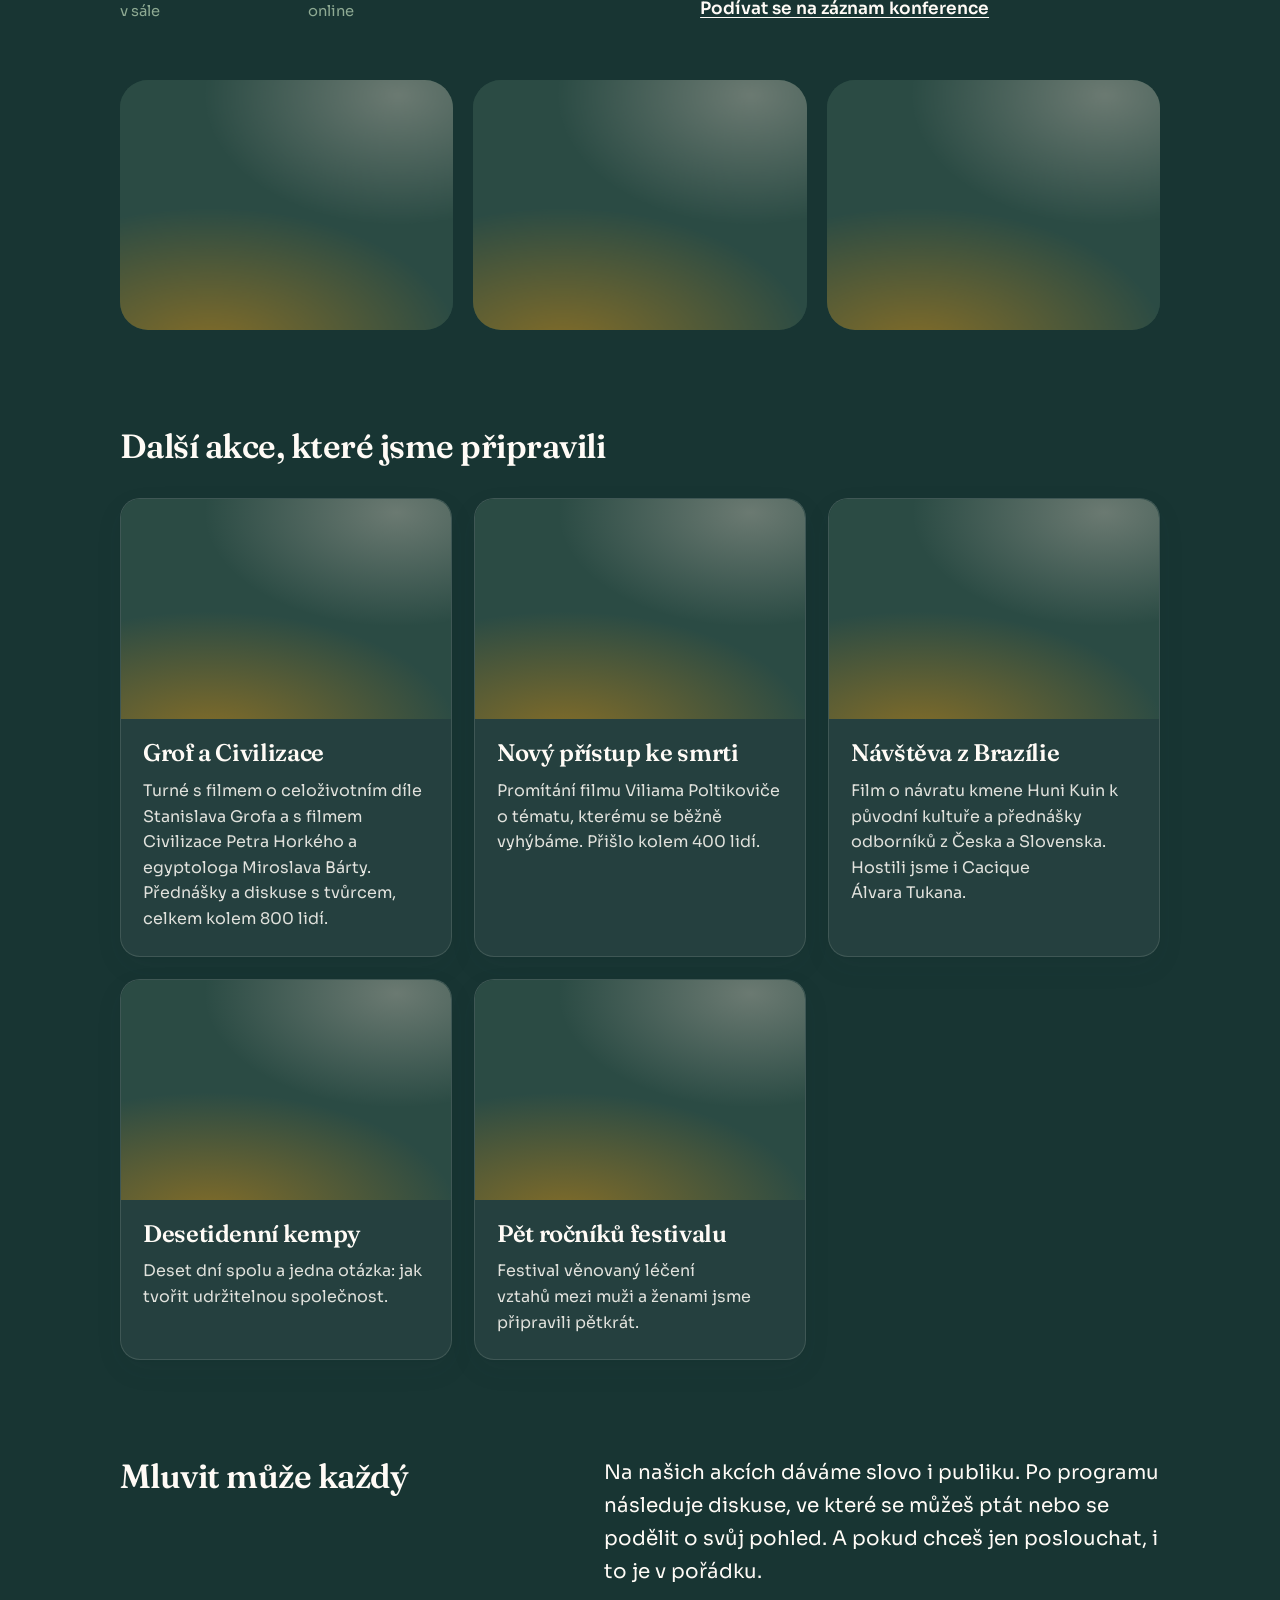
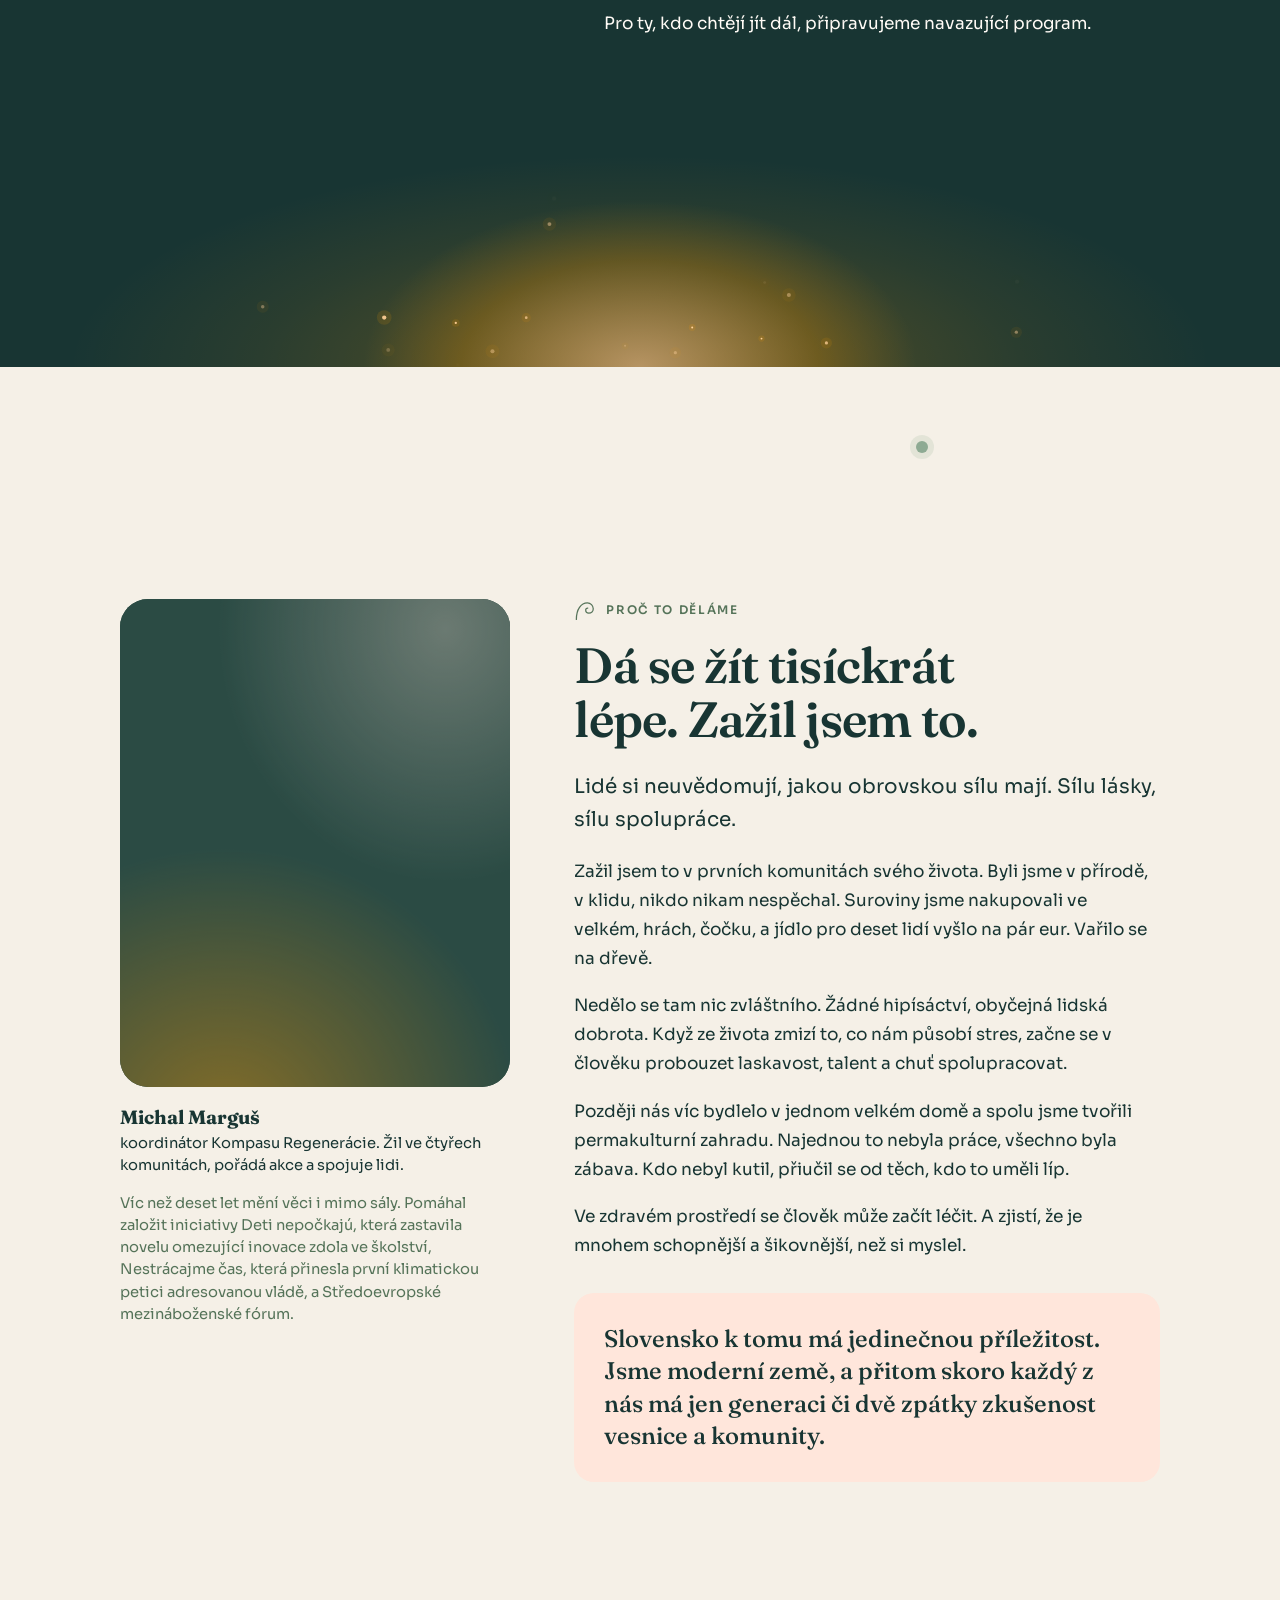
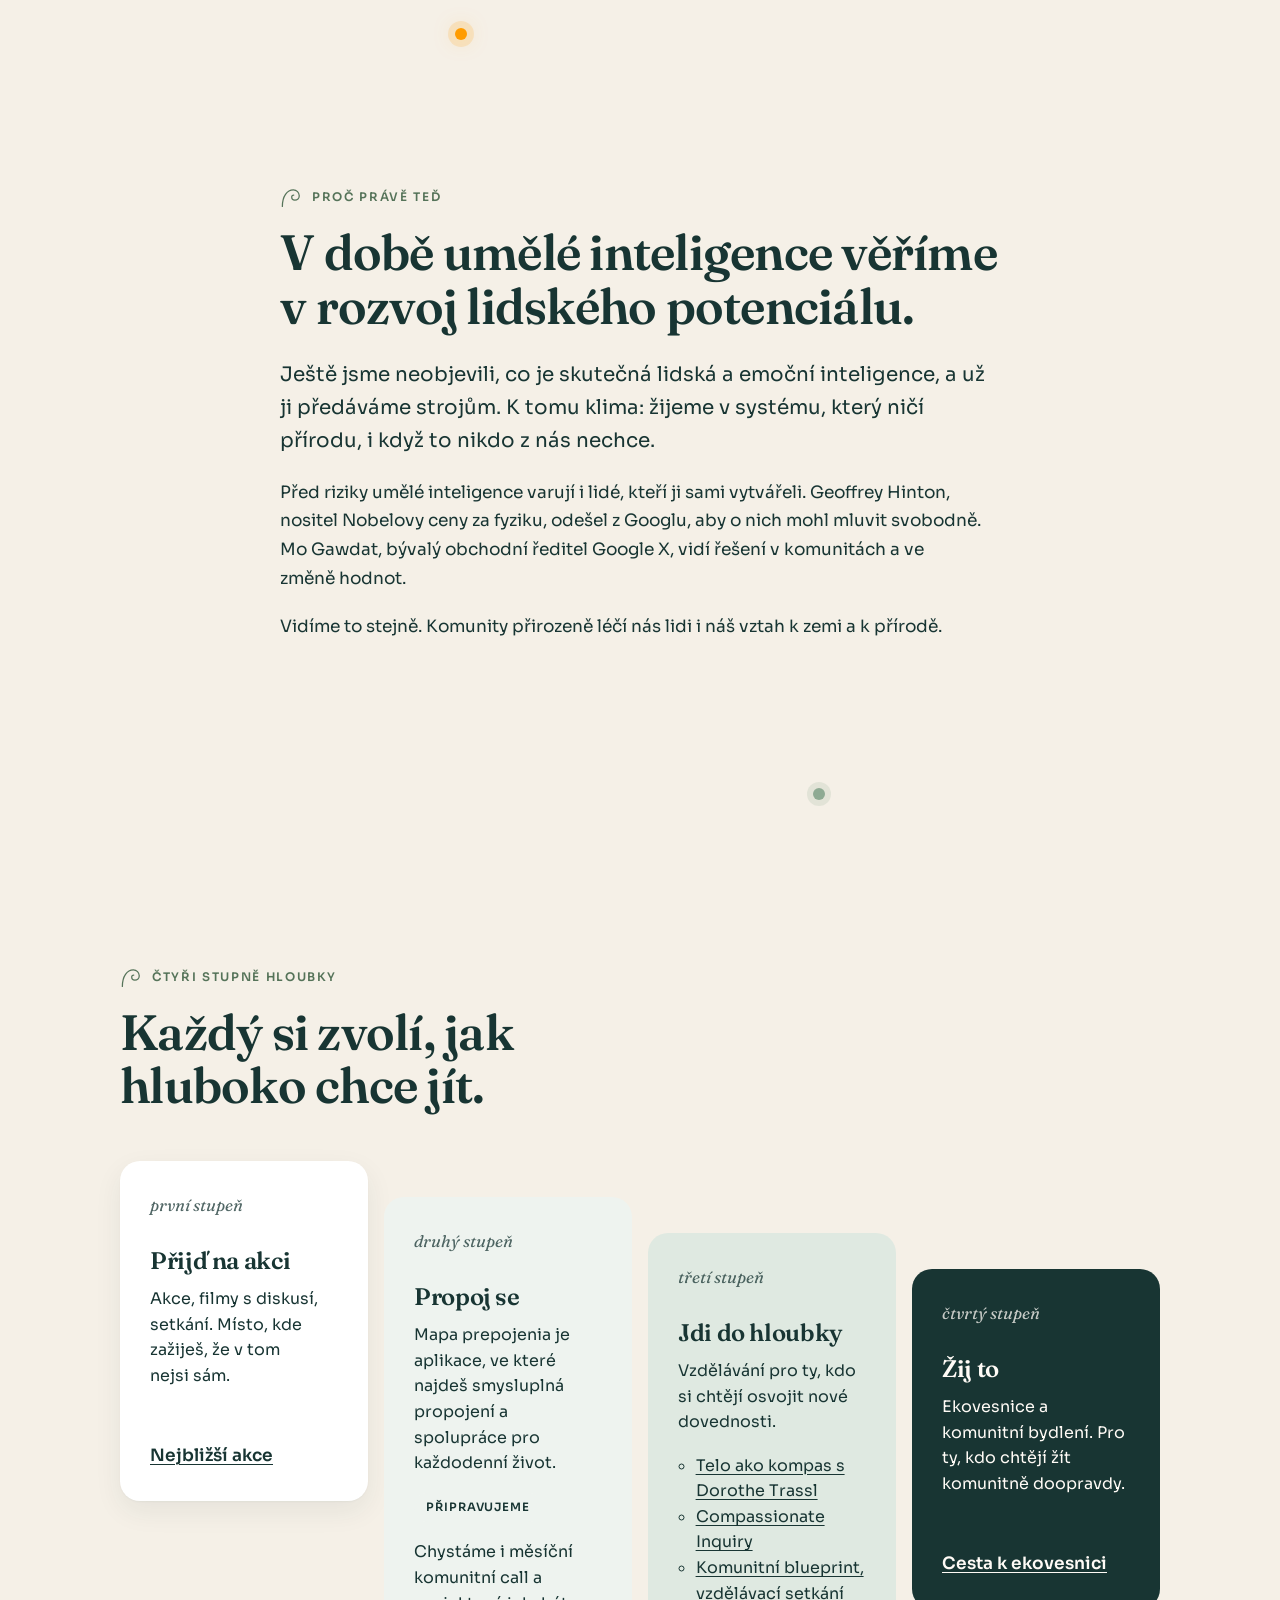
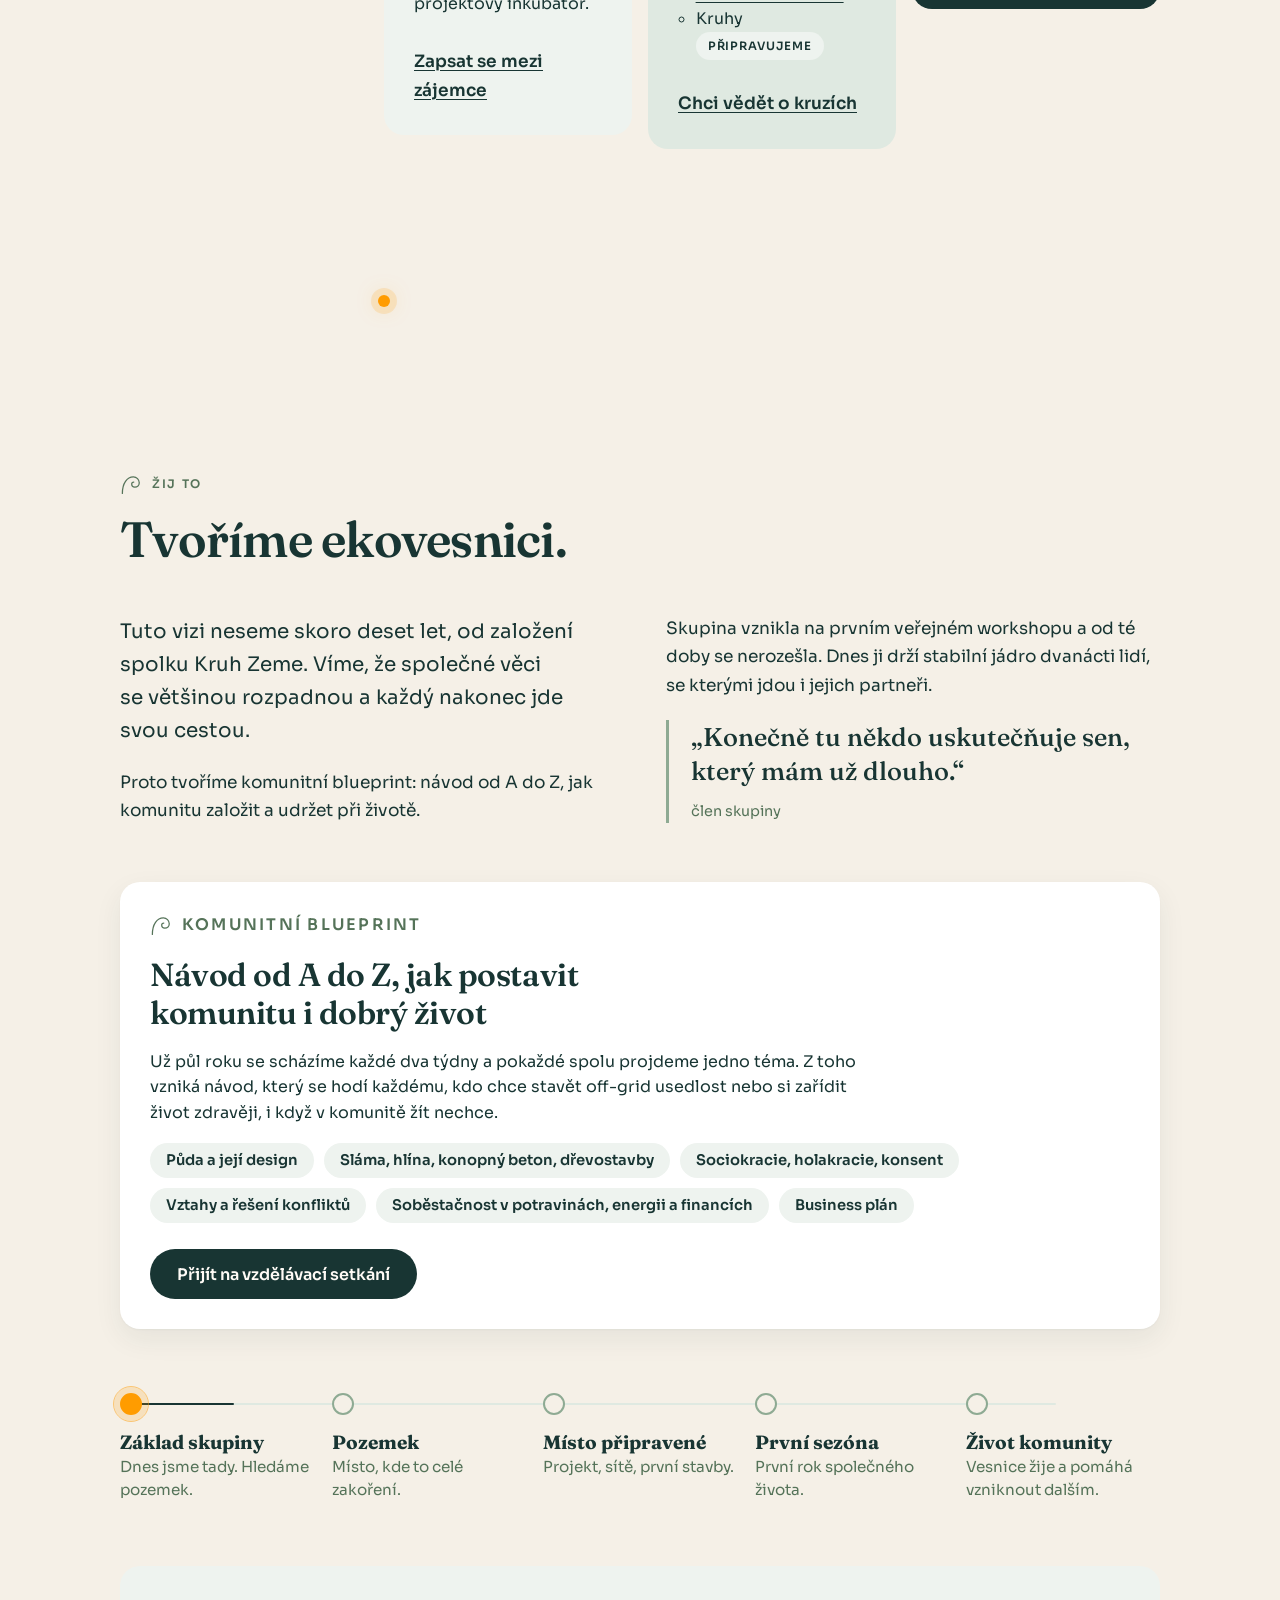
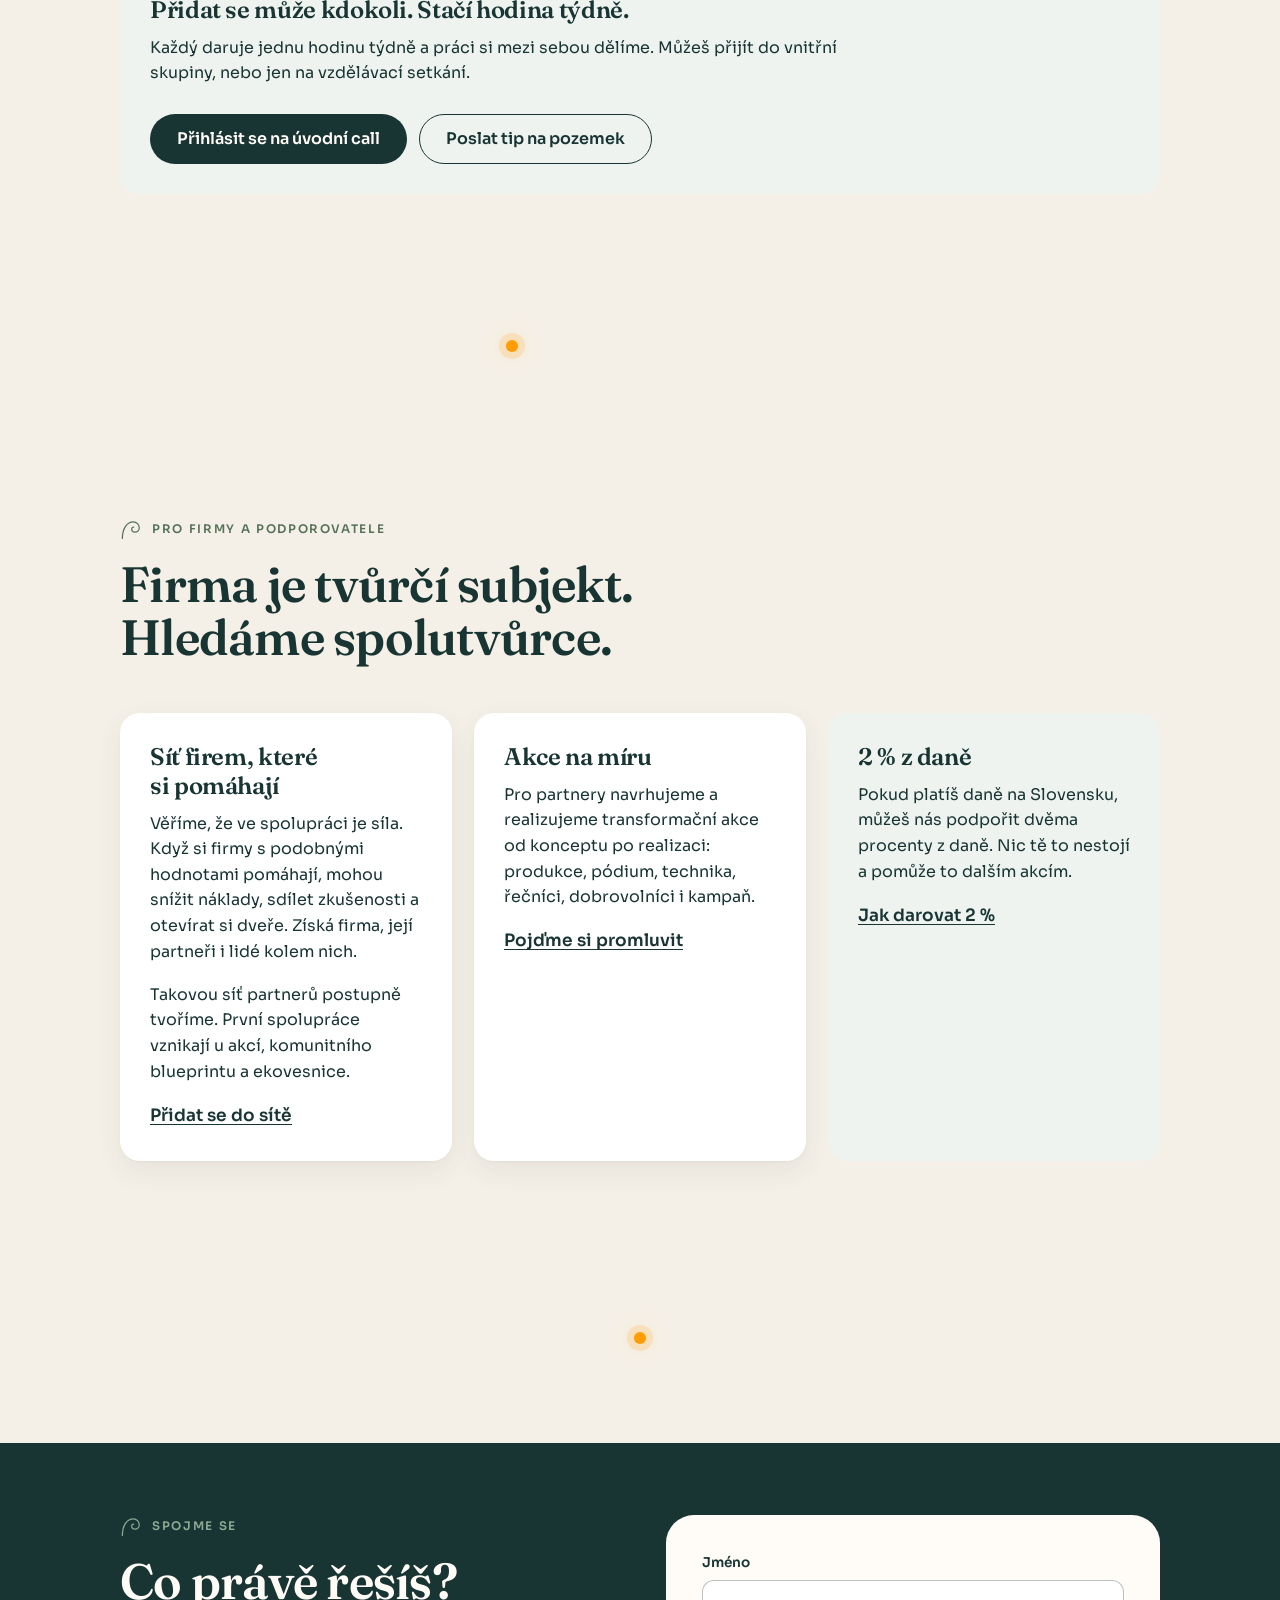
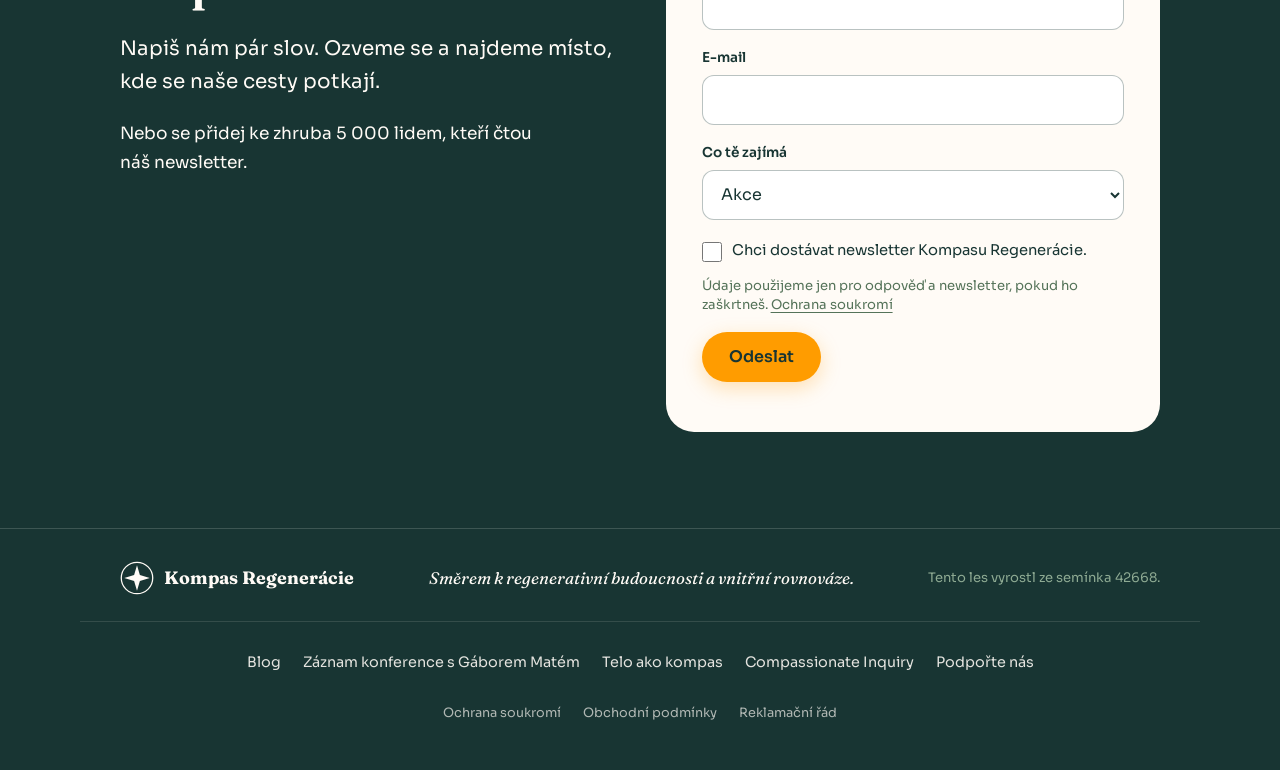
==== commit ae4dc18e: "Pätička s odkazmi na podstránky starého webu, ochrana súkromia pri formulári, ručné zverejnenie na h" ====
--- a/cz/index.html
+++ b/cz/index.html
@@ -416,6 +416,7 @@
         <option value="ine">Jiné</option>
       </select>
       <label class="suhlas"><input type="checkbox" name="newsletter" value="1"> Chci dostávat newsletter Kompasu Regenerácie.</label>
+      <p class="gdpr">Údaje použijeme jen pro odpověď a newsletter, pokud ho zaškrtneš. <a href="https://kompasregeneracie.sk/ochrana-sukromia/">Ochrana soukromí</a></p>
       <button class="tl tl--hlavne" type="submit">Odeslat</button>
       <p class="formular__sprava" role="status" aria-live="polite"></p>
     </form>
@@ -430,6 +431,21 @@
       <p class="tagline">Směrem k&nbsp;regenerativní budoucnosti a&nbsp;vnitřní rovnováze.</p>
       <p class="semienko no-js-skry">Tento les vyrostl ze semínka <span data-semienko>…</span>.</p>
     </div>
+    <!-- ODKAZY NA STARÝ WEB · podstránky, ktoré zatiaľ bežia na WordPresse -->
+    <div class="obal paticka__odkazy">
+      <nav aria-label="Další stránky">
+        <a href="https://kompasregeneracie.sk/blog/">Blog</a>
+        <a href="https://kompasregeneracie.sk/gabor-mate/">Záznam konference s Gáborem Matém</a>
+        <a href="https://kompasregeneracie.sk/telo-ako-kompas/">Telo ako kompas</a>
+        <a href="https://kompasregeneracie.sk/projekty/compassionate-inquiry/">Compassionate Inquiry</a>
+        <a href="https://kompasregeneracie.sk/podporte-nas/">Podpořte nás</a>
+      </nav>
+      <nav class="paticka__pravne" aria-label="Právní informace">
+        <a href="https://kompasregeneracie.sk/ochrana-sukromia/">Ochrana soukromí</a>
+        <a href="https://kompasregeneracie.sk/vseobecne-obchodne-podmienky/">Obchodní podmínky</a>
+        <a href="https://kompasregeneracie.sk/reklamacny-poriadok/">Reklamační řád</a>
+      </nav>
+    </div>
   </footer>
 </section>
 
--- a/assets/kompas.css
+++ b/assets/kompas.css
@@ -445,3 +445,11 @@
 .mobilne-menu .jazyky{justify-content:center;margin-top:18px;font-size:.85rem}
 .mobilne-menu .jazyky a{min-height:44px;padding:0 14px}
 @media (min-width:641px){.mobilne-menu{display:none!important}}
+
+/* pätička: odkazy na podstránky starého webu a právne informácie */
+.paticka__odkazy{margin-top:26px;padding-top:22px;border-top:1px solid rgba(255,251,246,.12);display:flex;flex-direction:column;gap:12px;align-items:flex-start}
+.paticka__odkazy nav{display:flex;flex-wrap:wrap;gap:6px 22px}
+.paticka__odkazy a{color:var(--krem);text-decoration:none;opacity:.88;padding:6px 0}
+.paticka__odkazy a:hover{opacity:1;text-decoration:underline}
+.paticka__pravne a{font-size:.8rem;opacity:.66}
+.formular .gdpr{font-size:.82rem;line-height:1.45;margin:-6px 0 18px;color:var(--salvia-text)}
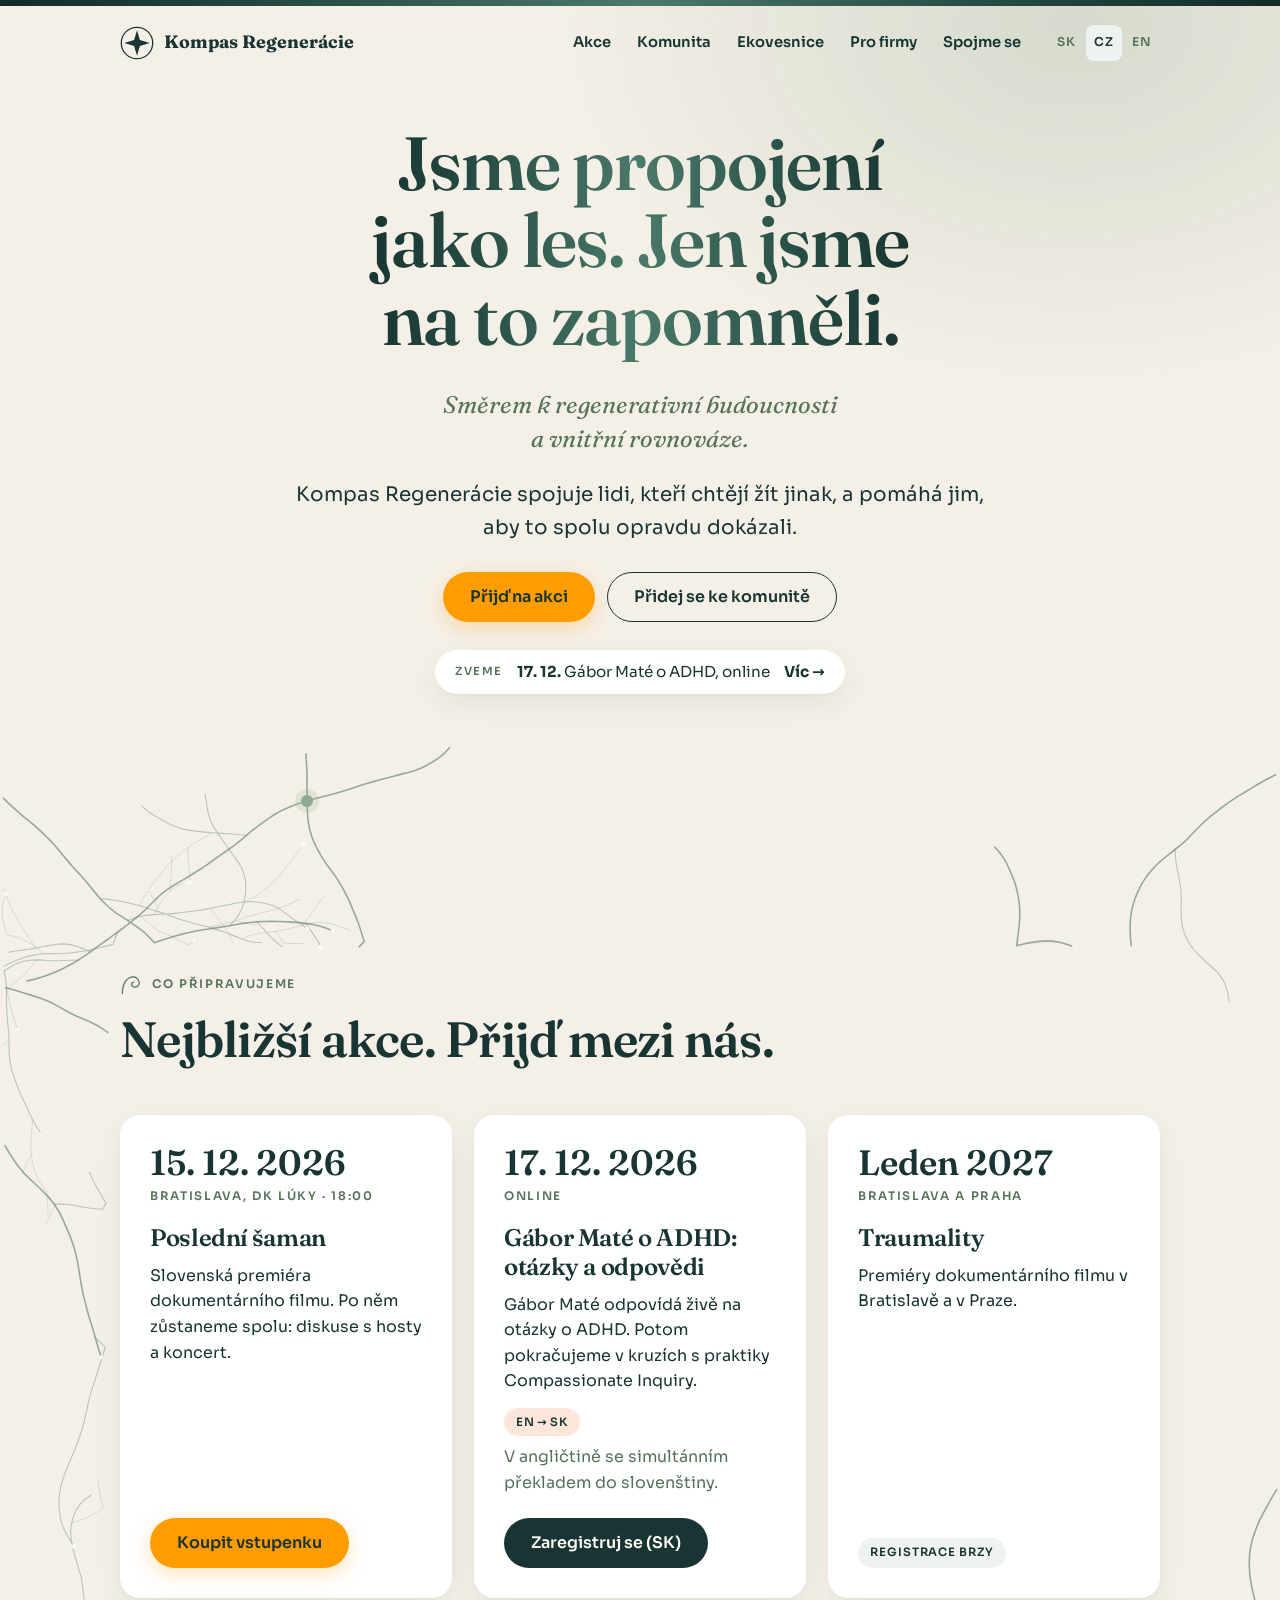
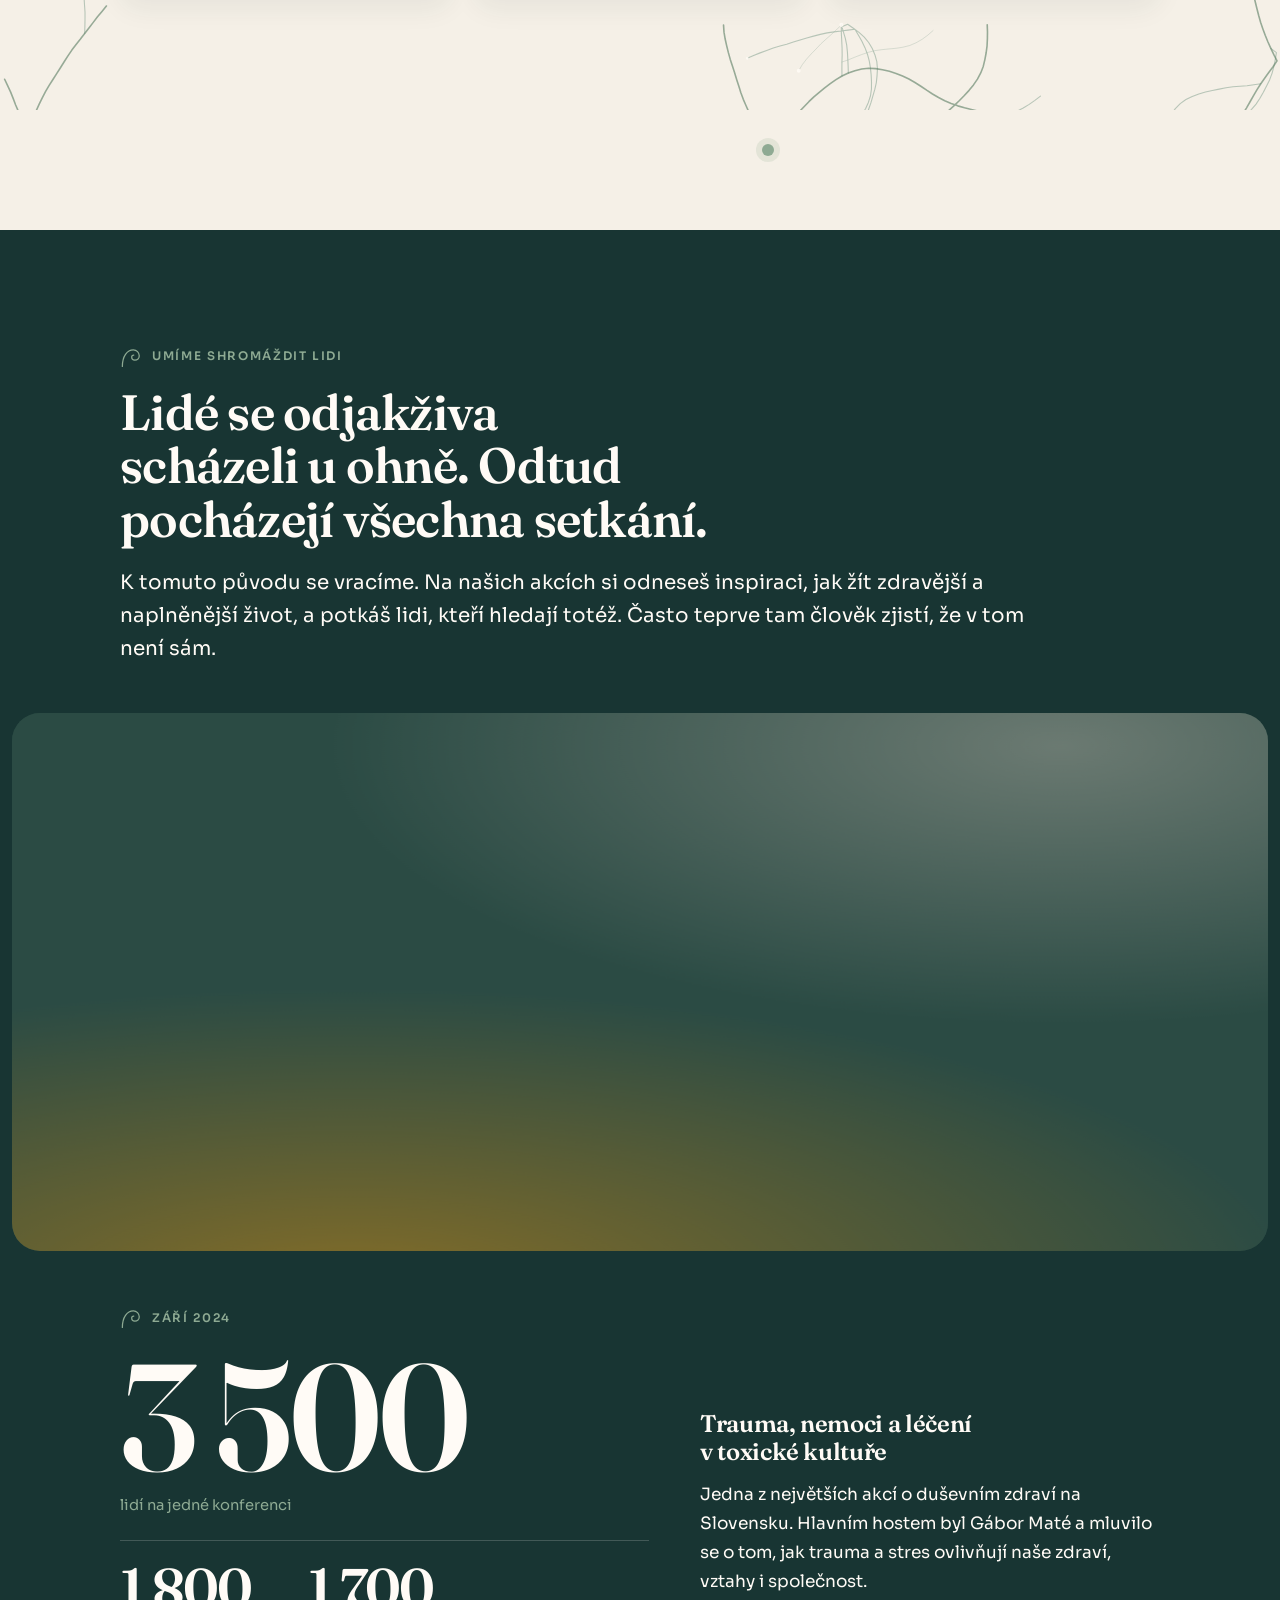
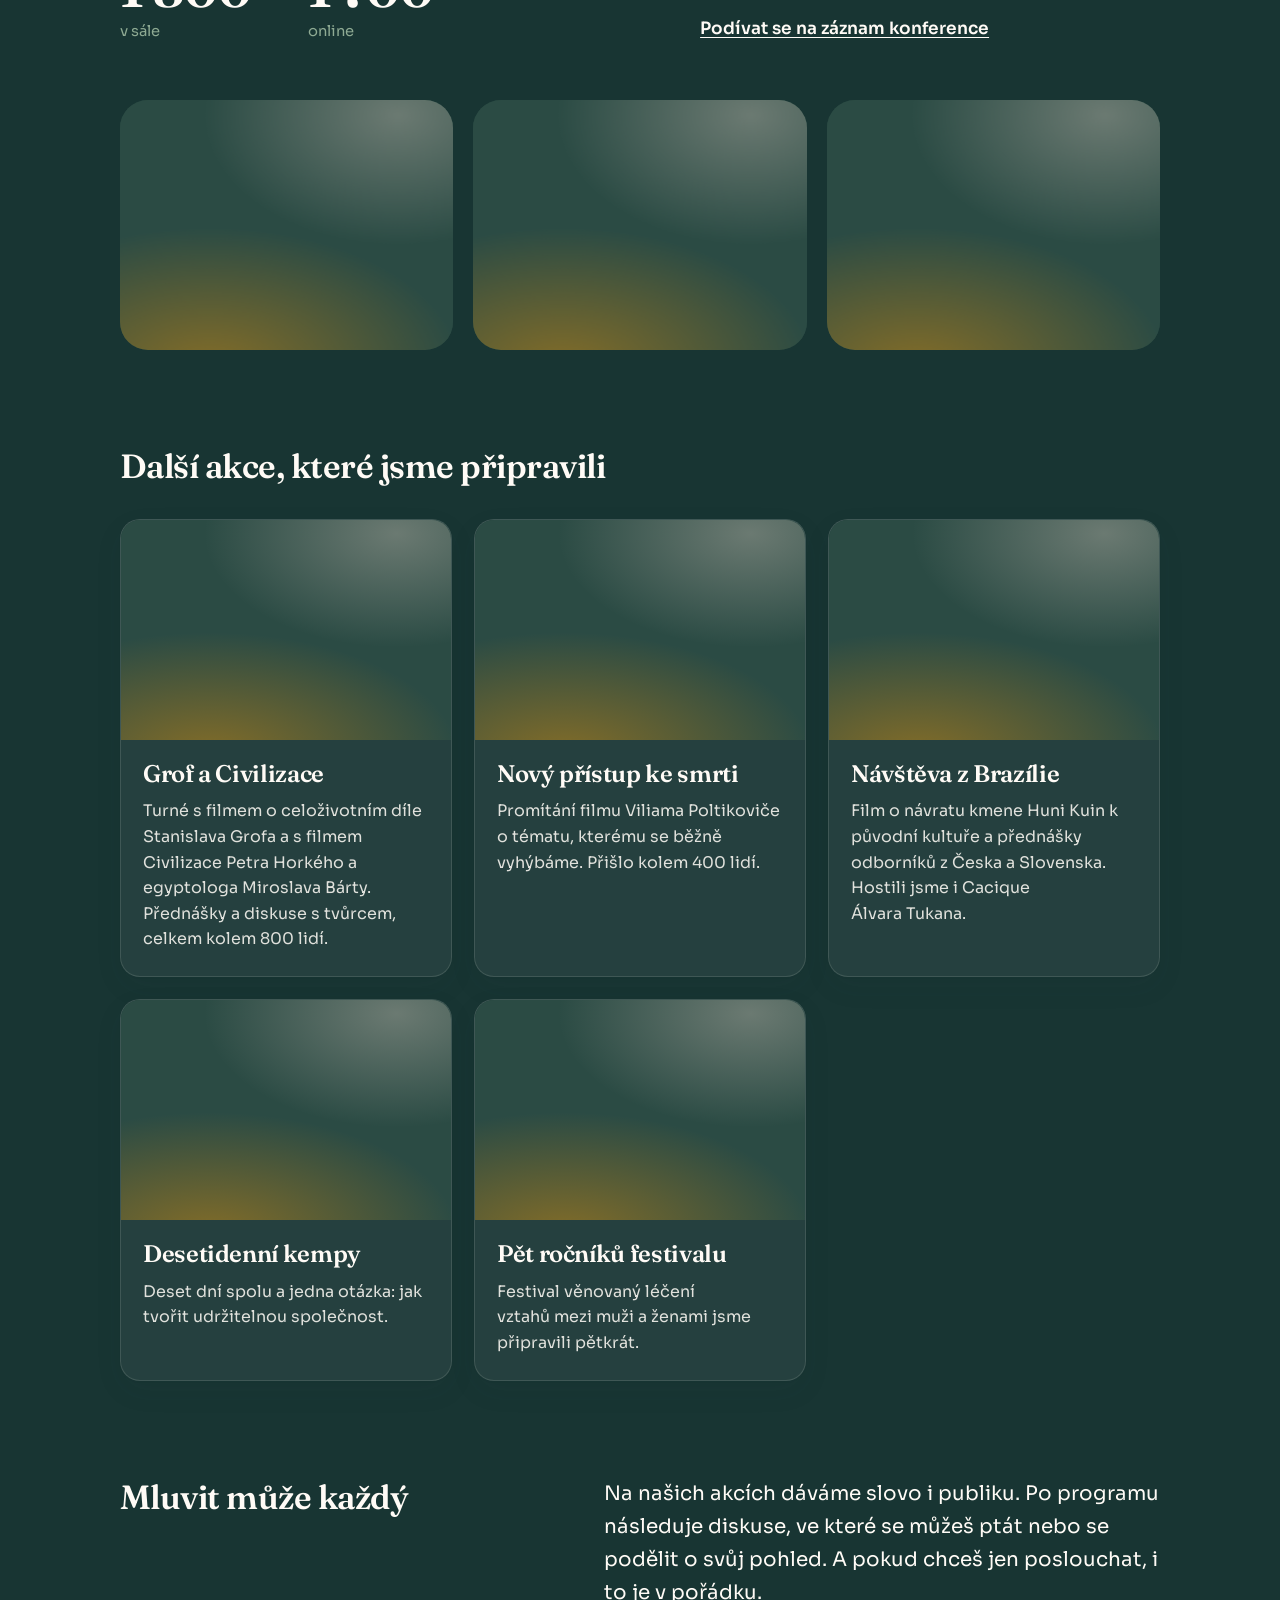
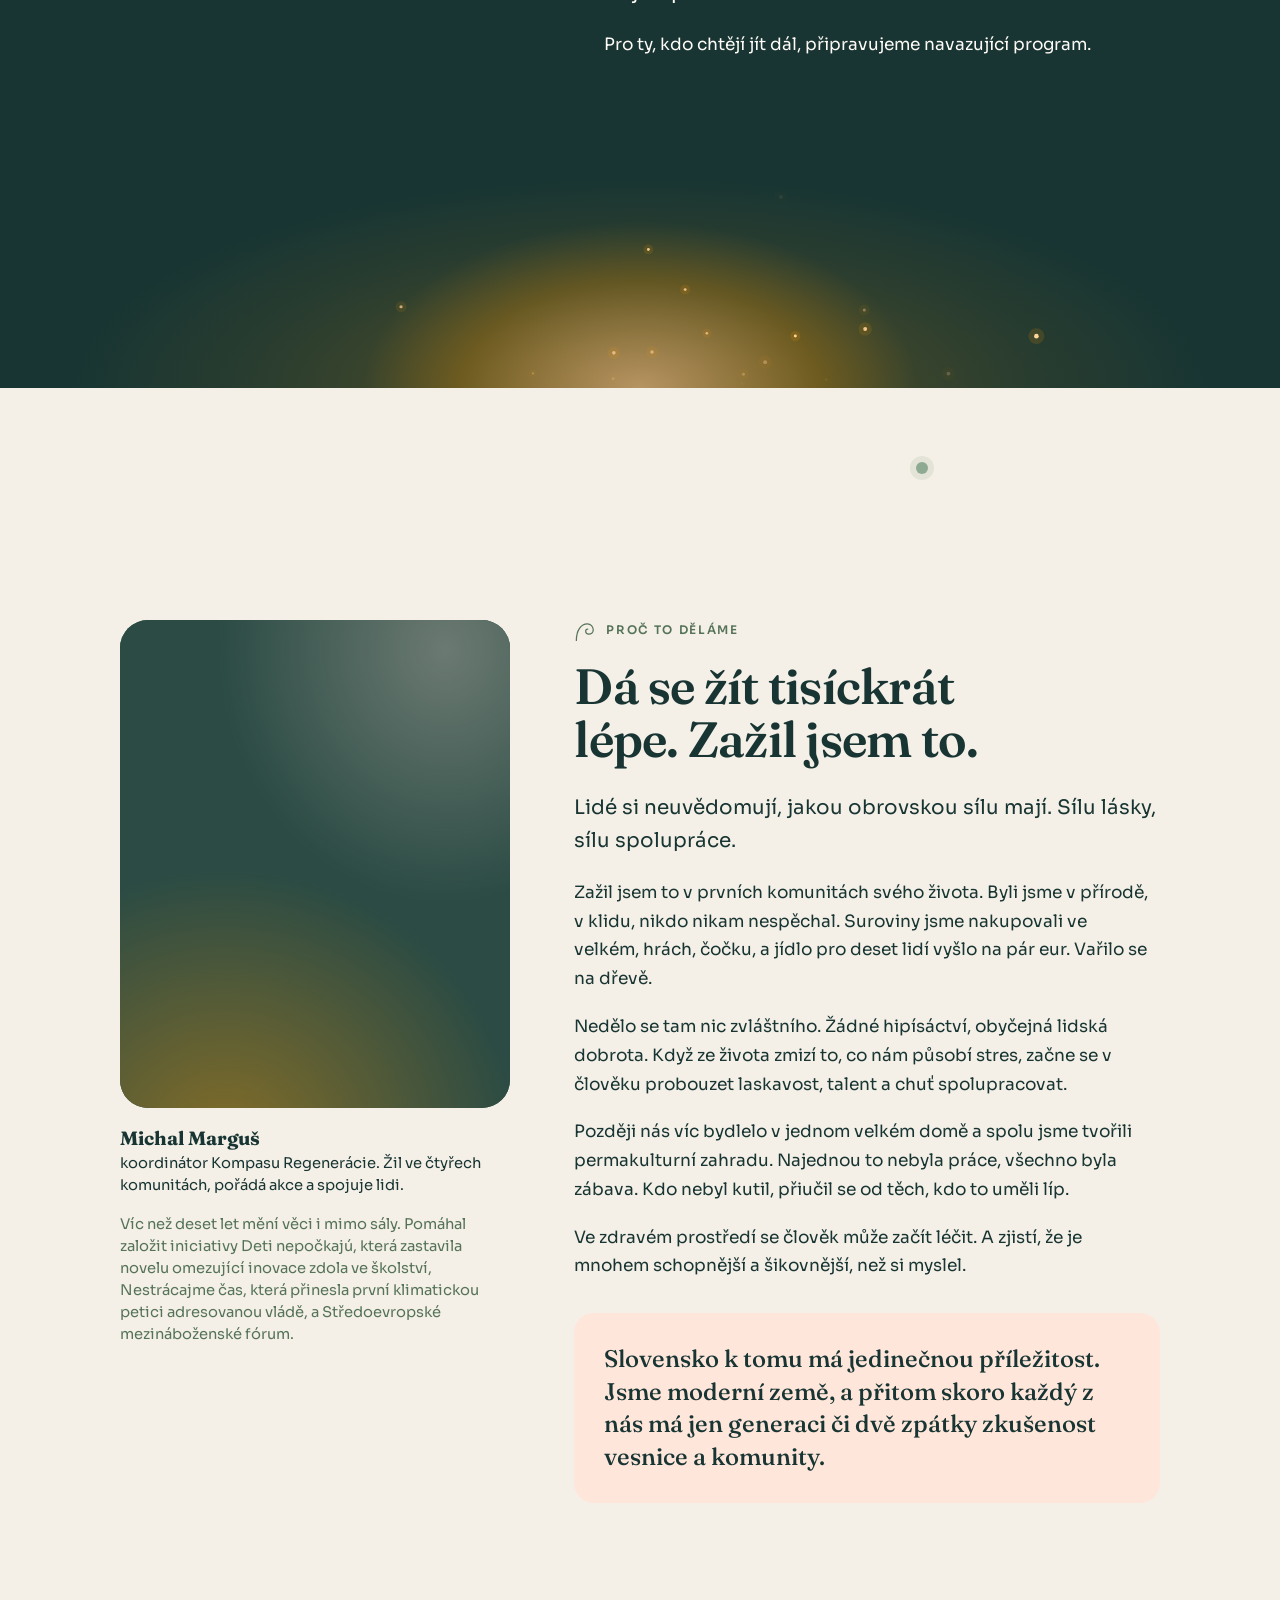
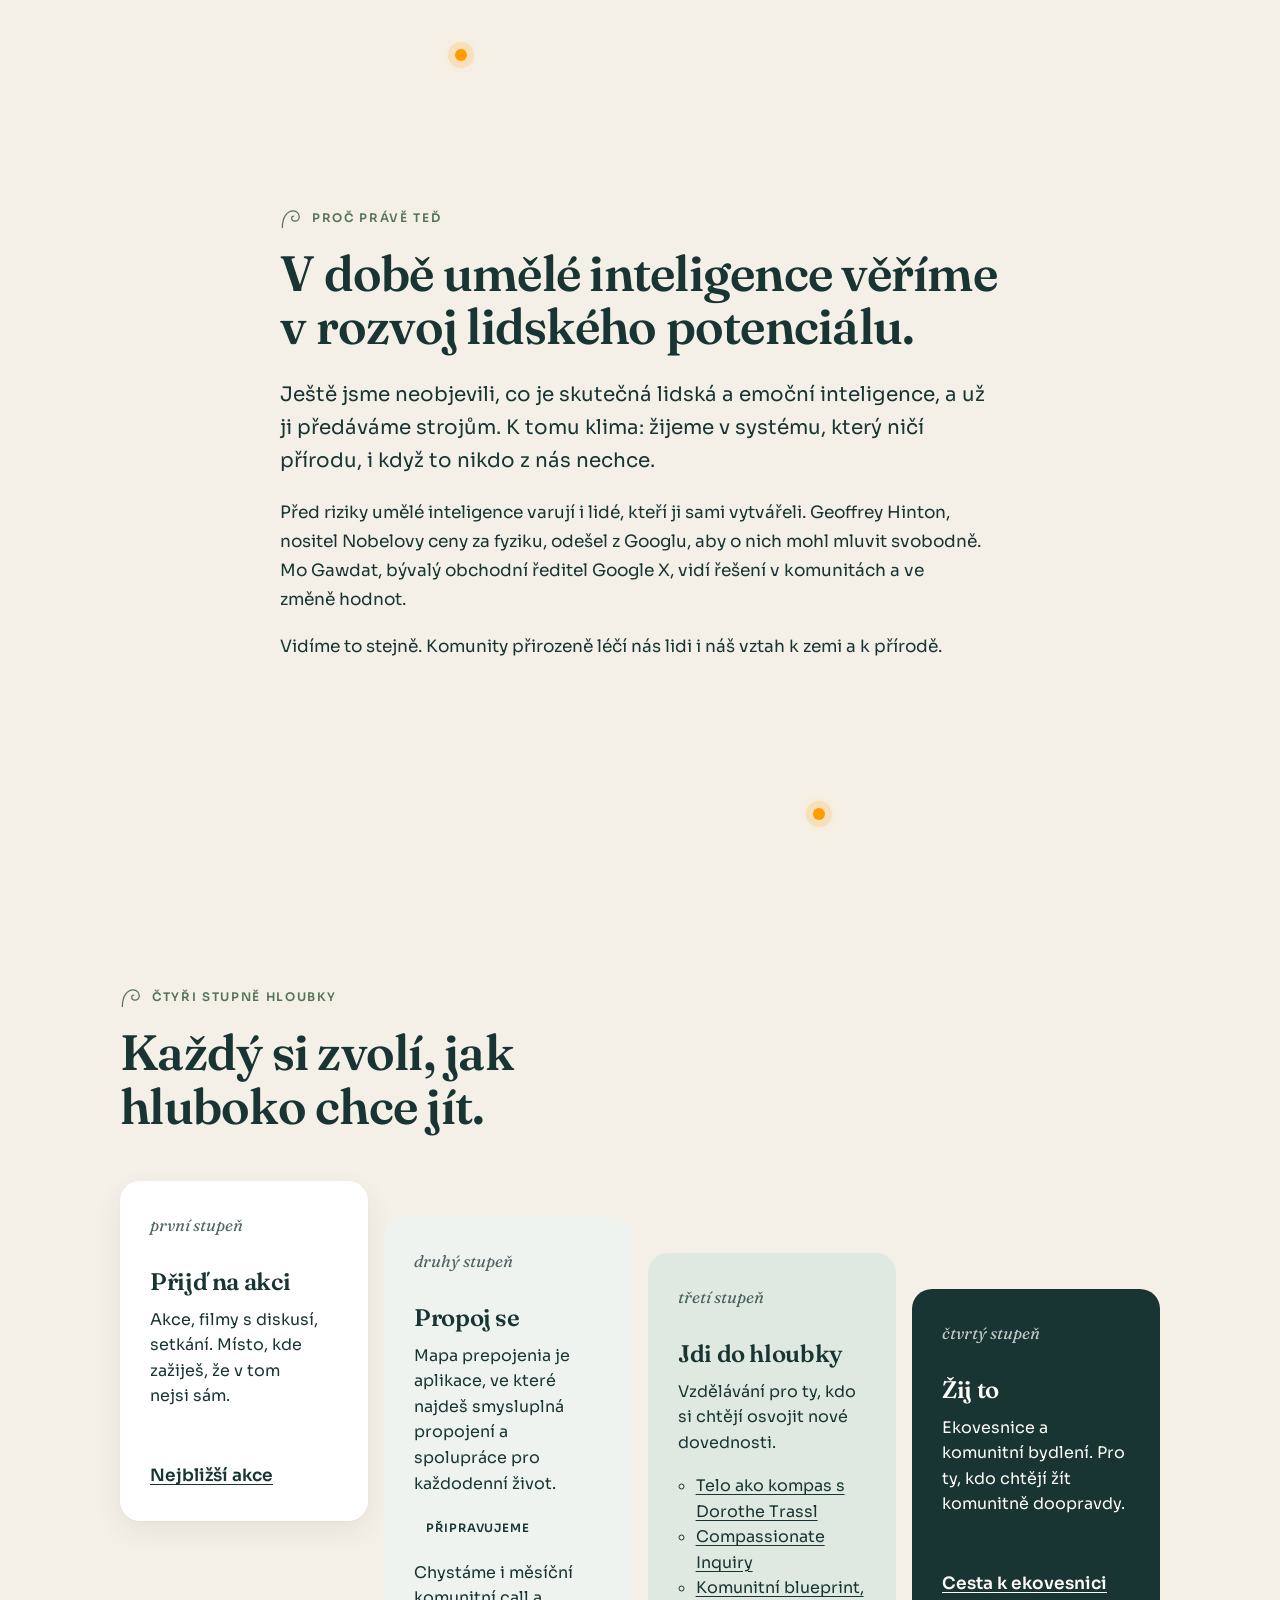
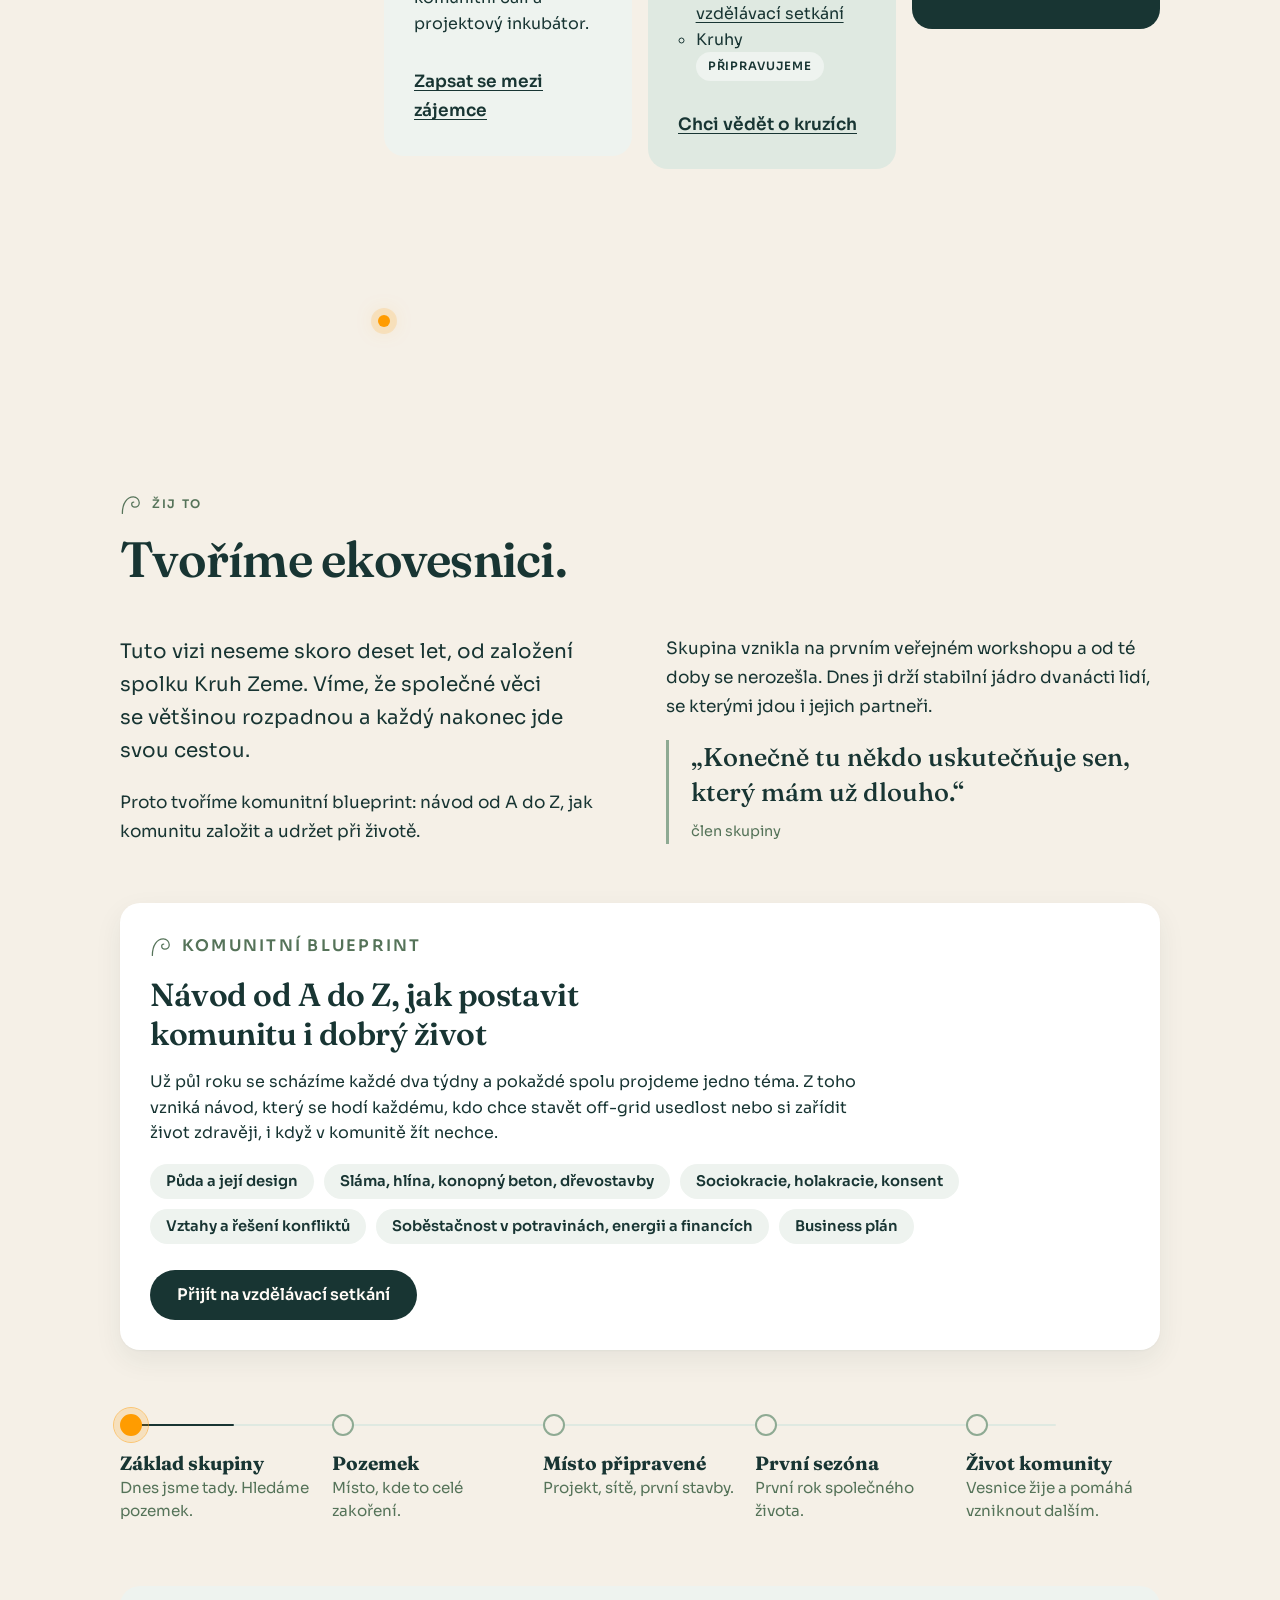
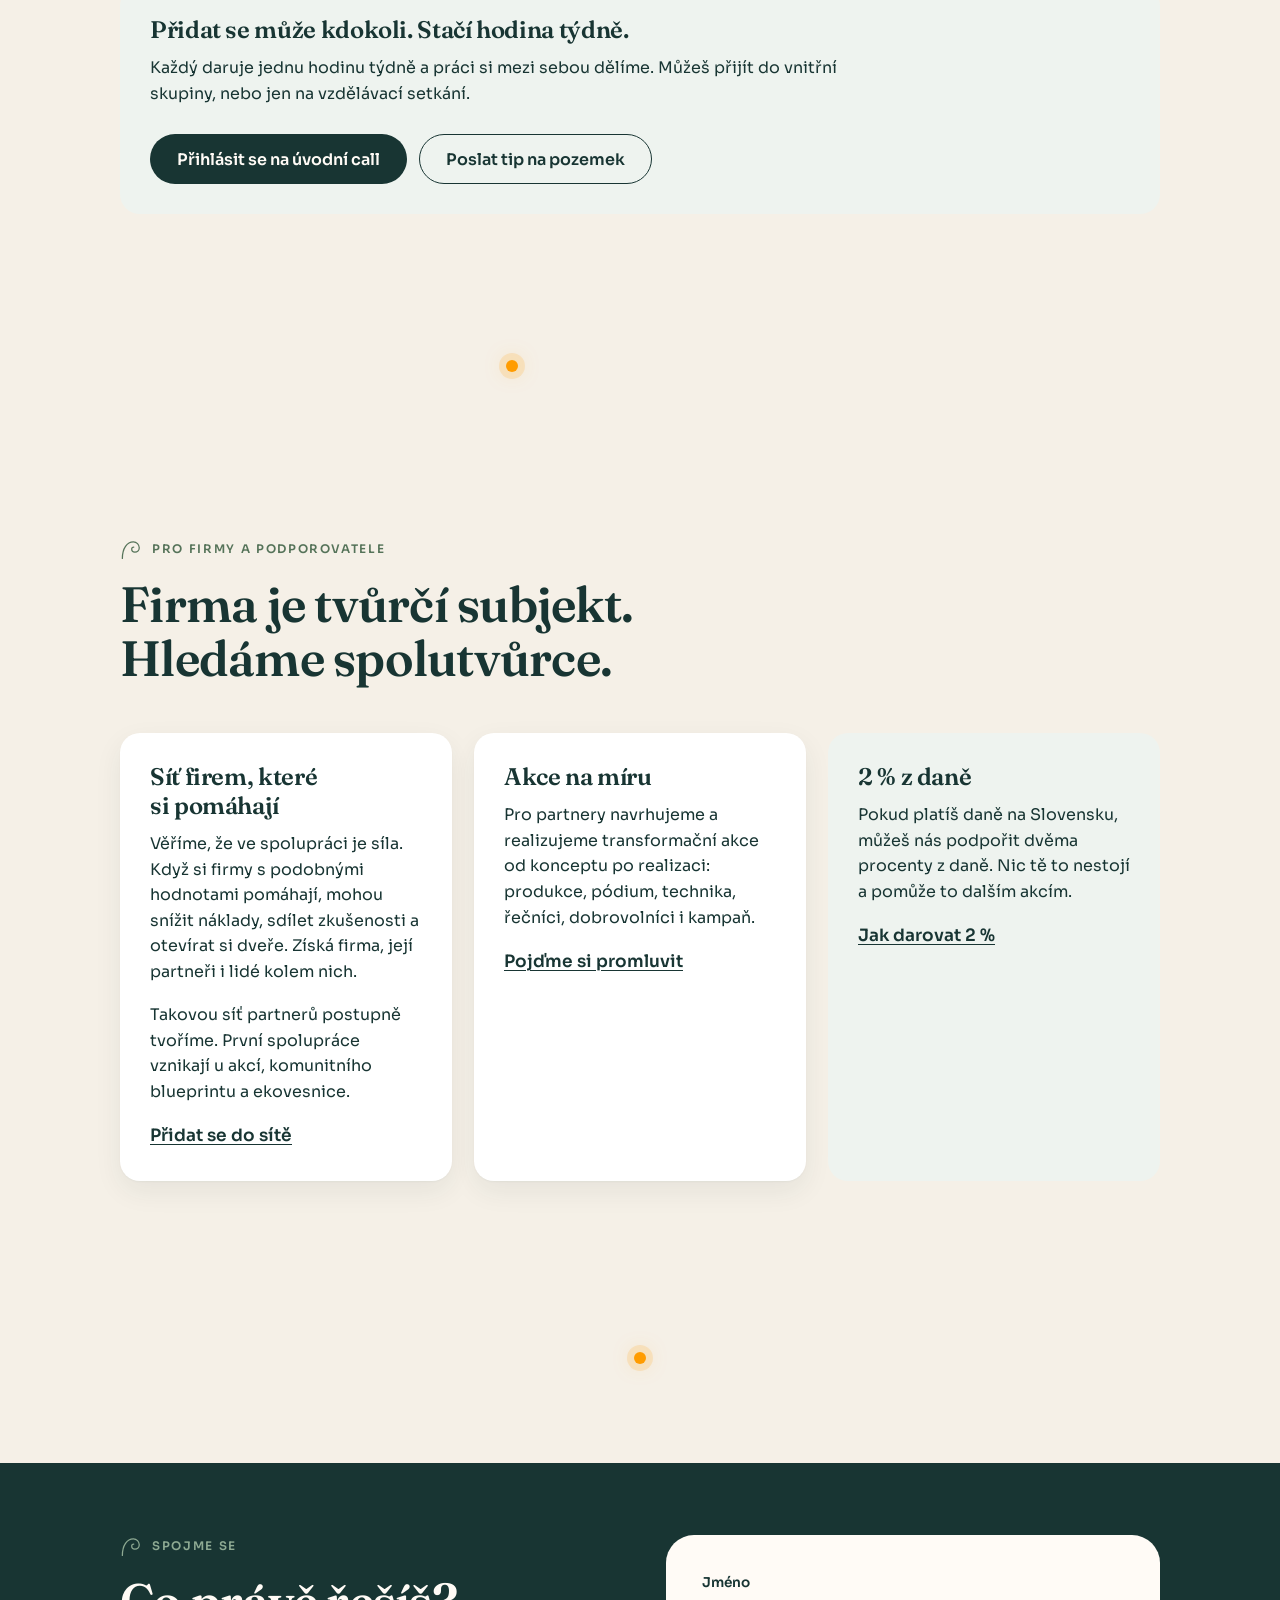
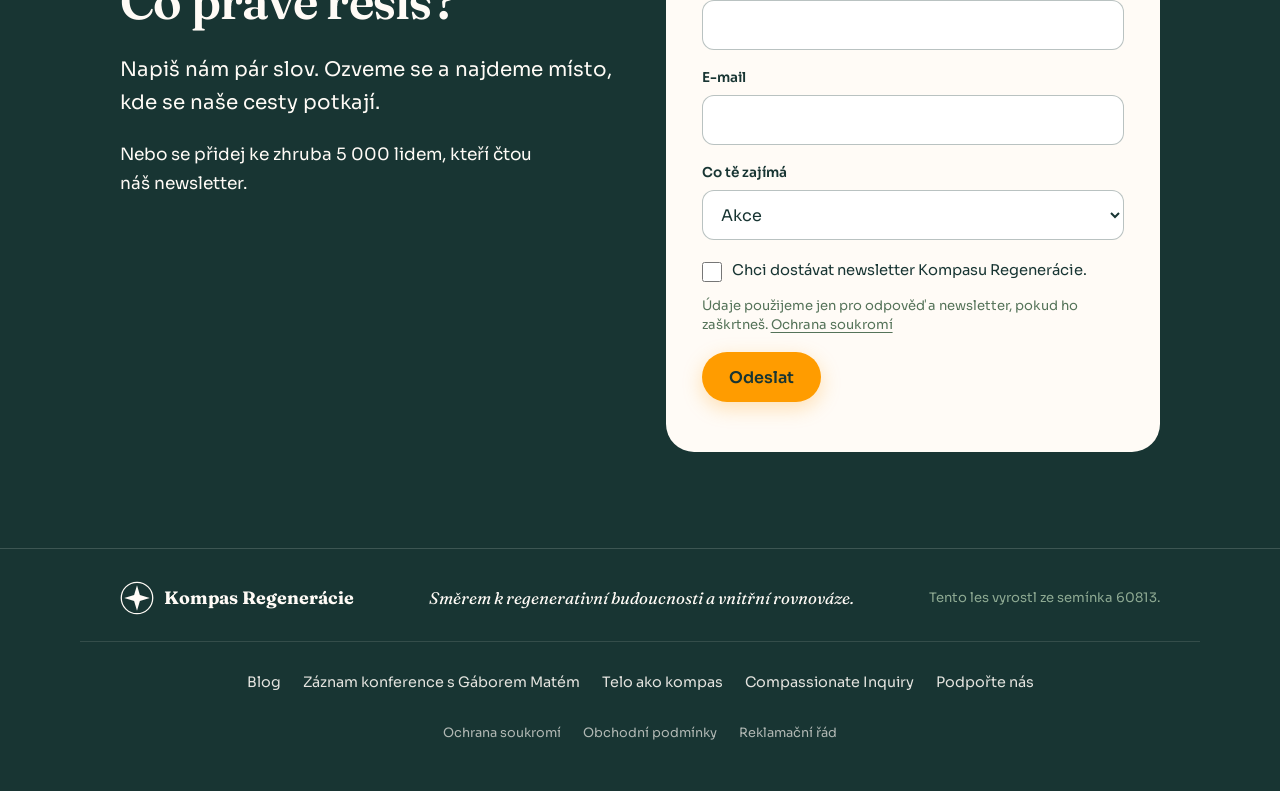
==== commit 98f18683: "Podstránka Gábor Maté o ADHD (gabor-qa) s registračným formulárom, odkaz z karty na úvodnej stránke " ====
--- a/cz/index.html
+++ b/cz/index.html
@@ -91,10 +91,10 @@
       <a class="tl tl--druhe" href="#spojme-sa" data-tema="komunita">Přidej se ke komunitě</a>
     </div>
     <!-- POZÝVAME · pásik s jedným hlavným podujatím; keď nič nie je v pláne, celý odstrániť -->
-    <a class="najblizsie" href="#pripravujeme">
+    <a class="najblizsie" href="../gabor-qa/">
       <span class="najblizsie__stitok">Zveme</span>
       <span class="najblizsie__text"><strong>17. 12.</strong> Gábor Maté o ADHD, online</span>
-      <span class="najblizsie__akcia">Víc →</span><!-- keď bude registrácia: href na registráciu a text „Registrovať →“ -->
+      <span class="najblizsie__akcia">Víc →</span>
     </a>
   </div>
 </section>
@@ -122,8 +122,7 @@
         <h3>Gábor Maté o ADHD: otázky a odpovědi</h3>
         <p>Gábor Maté odpovídá živě na otázky o ADHD. Potom pokračujeme v kruzích s praktiky Compassionate Inquiry.</p>
         <p class="preklad-info"><span class="cip">EN → SK</span> V angličtině se simultánním překladem do slovenštiny.</p>
-        <!-- REGISTRÁCIA: keď bude odkaz, nahradiť riadok nižšie týmto: <a class="tl tl--tmave" href="ODKAZ">Registrovať sa</a> -->
-        <span class="cip cip--coskoro">Registrace brzy</span>
+        <a class="tl tl--tmave" href="../gabor-qa/">Zaregistruj se (SK)</a>
       </article>
       <article class="karta podujatie">
         <span class="termin">Leden 2027</span>
--- a/assets/kompas.css
+++ b/assets/kompas.css
@@ -453,3 +453,28 @@
 .paticka__odkazy a:hover{opacity:1;text-decoration:underline}
 .paticka__pravne a{font-size:.8rem;opacity:.66}
 .formular .gdpr{font-size:.82rem;line-height:1.45;margin:-6px 0 18px;color:var(--salvia-text)}
+
+/* =========================================================
+   PODSTRÁNKA PODUJATIA (gabor-qa/)
+   ========================================================= */
+.tl--male{min-height:42px;padding:8px 18px;font-size:.9rem}
+.h3{font-size:clamp(1.35rem,2.4vw,1.7rem)}
+.mriezka--2{grid-template-columns:repeat(auto-fit,minmax(min(100%,340px),1fr));align-items:start}
+.podujatie-uvod{padding-block:clamp(28px,5vh,64px) clamp(16px,3vh,32px)}
+.podujatie-uvod__mriezka{display:grid;gap:clamp(28px,5vw,64px);align-items:center}
+@media (min-width:900px){.podujatie-uvod__mriezka{grid-template-columns:1.2fr .8fr}}
+.podujatie-uvod h1{margin-top:6px}
+.podujatie-uvod__podnadpis{font-family:var(--pismo-nadpis);font-style:italic;font-size:clamp(1.3rem,2.6vw,1.8rem);color:var(--salvia-text);margin:10px 0 22px}
+.podujatie-uvod .uvodny{margin-bottom:14px;max-width:52ch}
+.podujatie-uvod .preklad-info{margin-top:18px}
+.podujatie-uvod .foto{max-width:440px;width:100%;justify-self:center}
+.program{list-style:none;padding:0;margin:14px 0 0;display:grid;gap:16px}
+.program li{display:grid;gap:4px}
+.program__cas{font-family:var(--pismo-nadpis);font-weight:600;font-size:1.15rem}
+.prakticky{margin:10px 0 0;padding-left:1.1em;display:grid;gap:8px;line-height:1.55}
+.kruhy-miesta{margin-top:20px;font-weight:600}
+.formular .volba{border:0;padding:0;margin:4px 0 14px}
+.formular .volba legend{font-size:.85rem;font-weight:600;margin-bottom:8px;padding:0}
+.formular .volba .suhlas{margin:0 0 6px}
+.stranka-podujatia h2{margin-bottom:16px}
+.stranka-podujatia .tma h2{margin-bottom:10px}
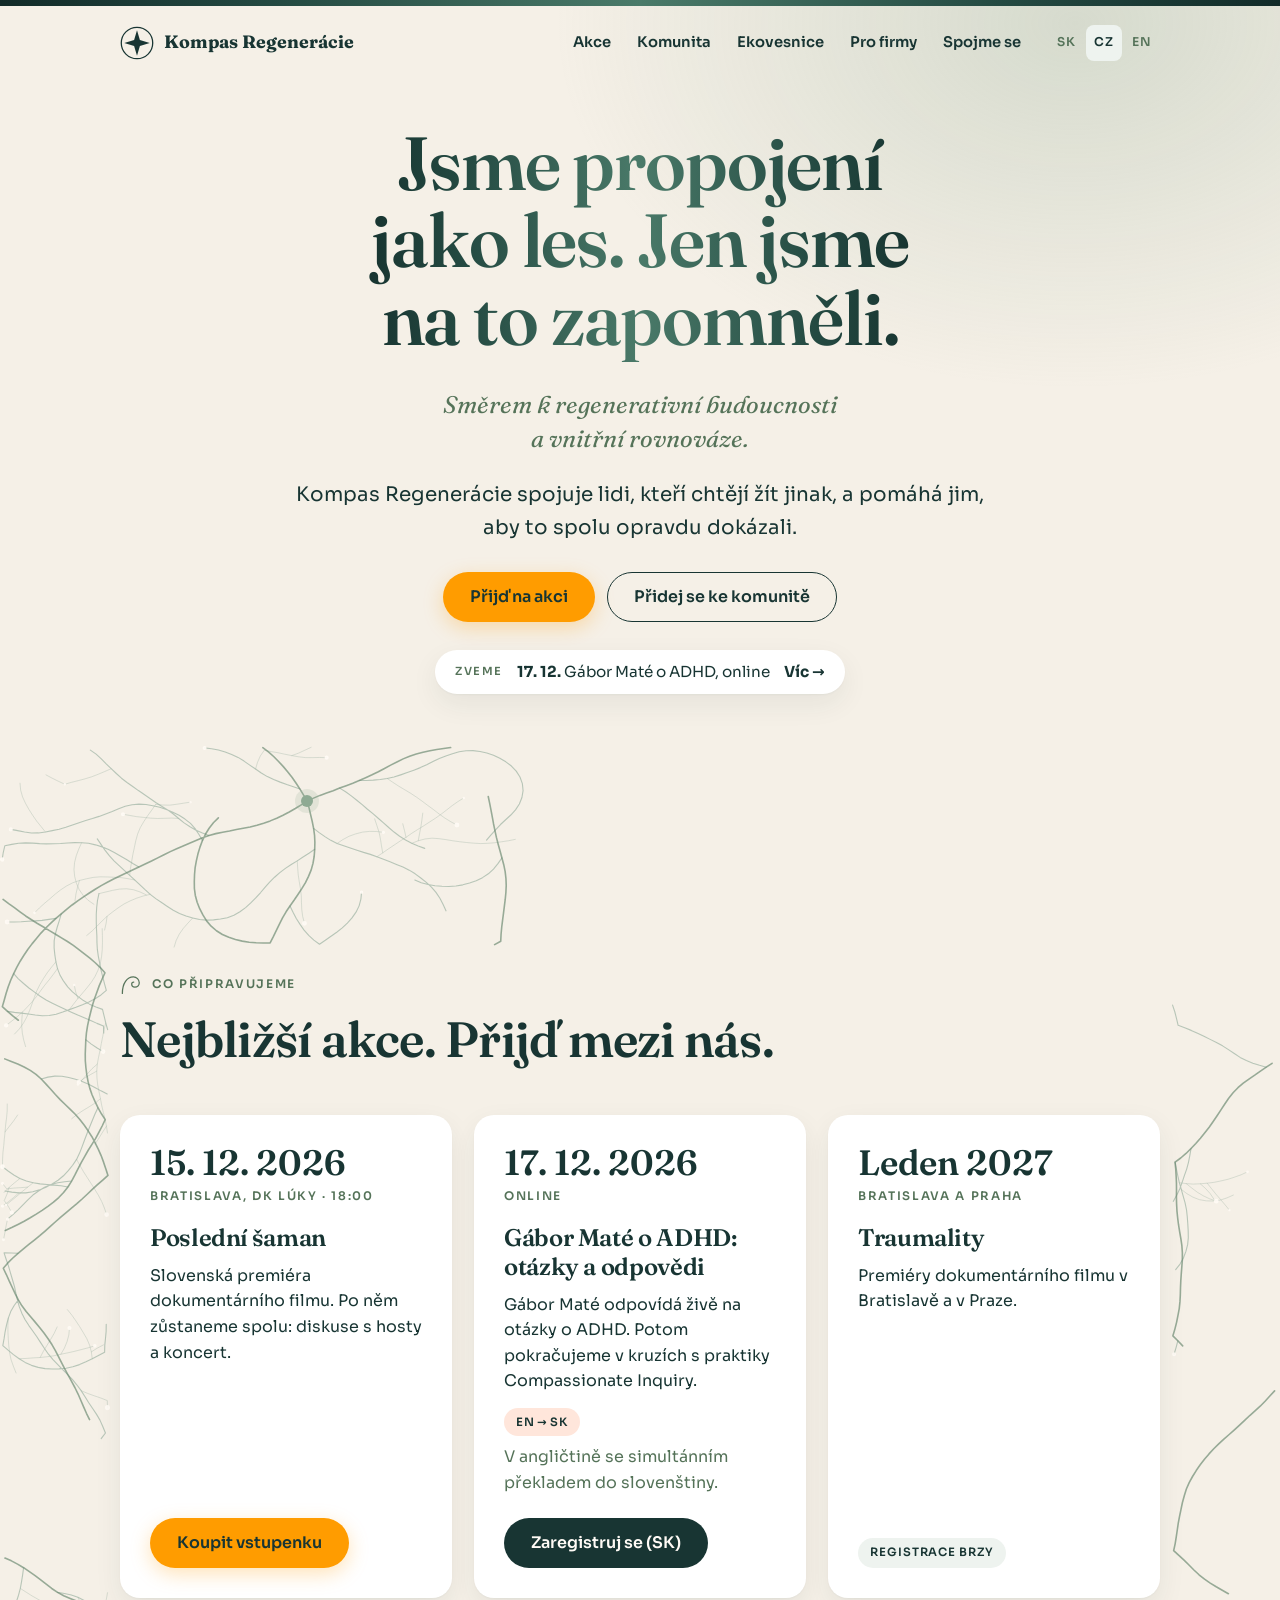
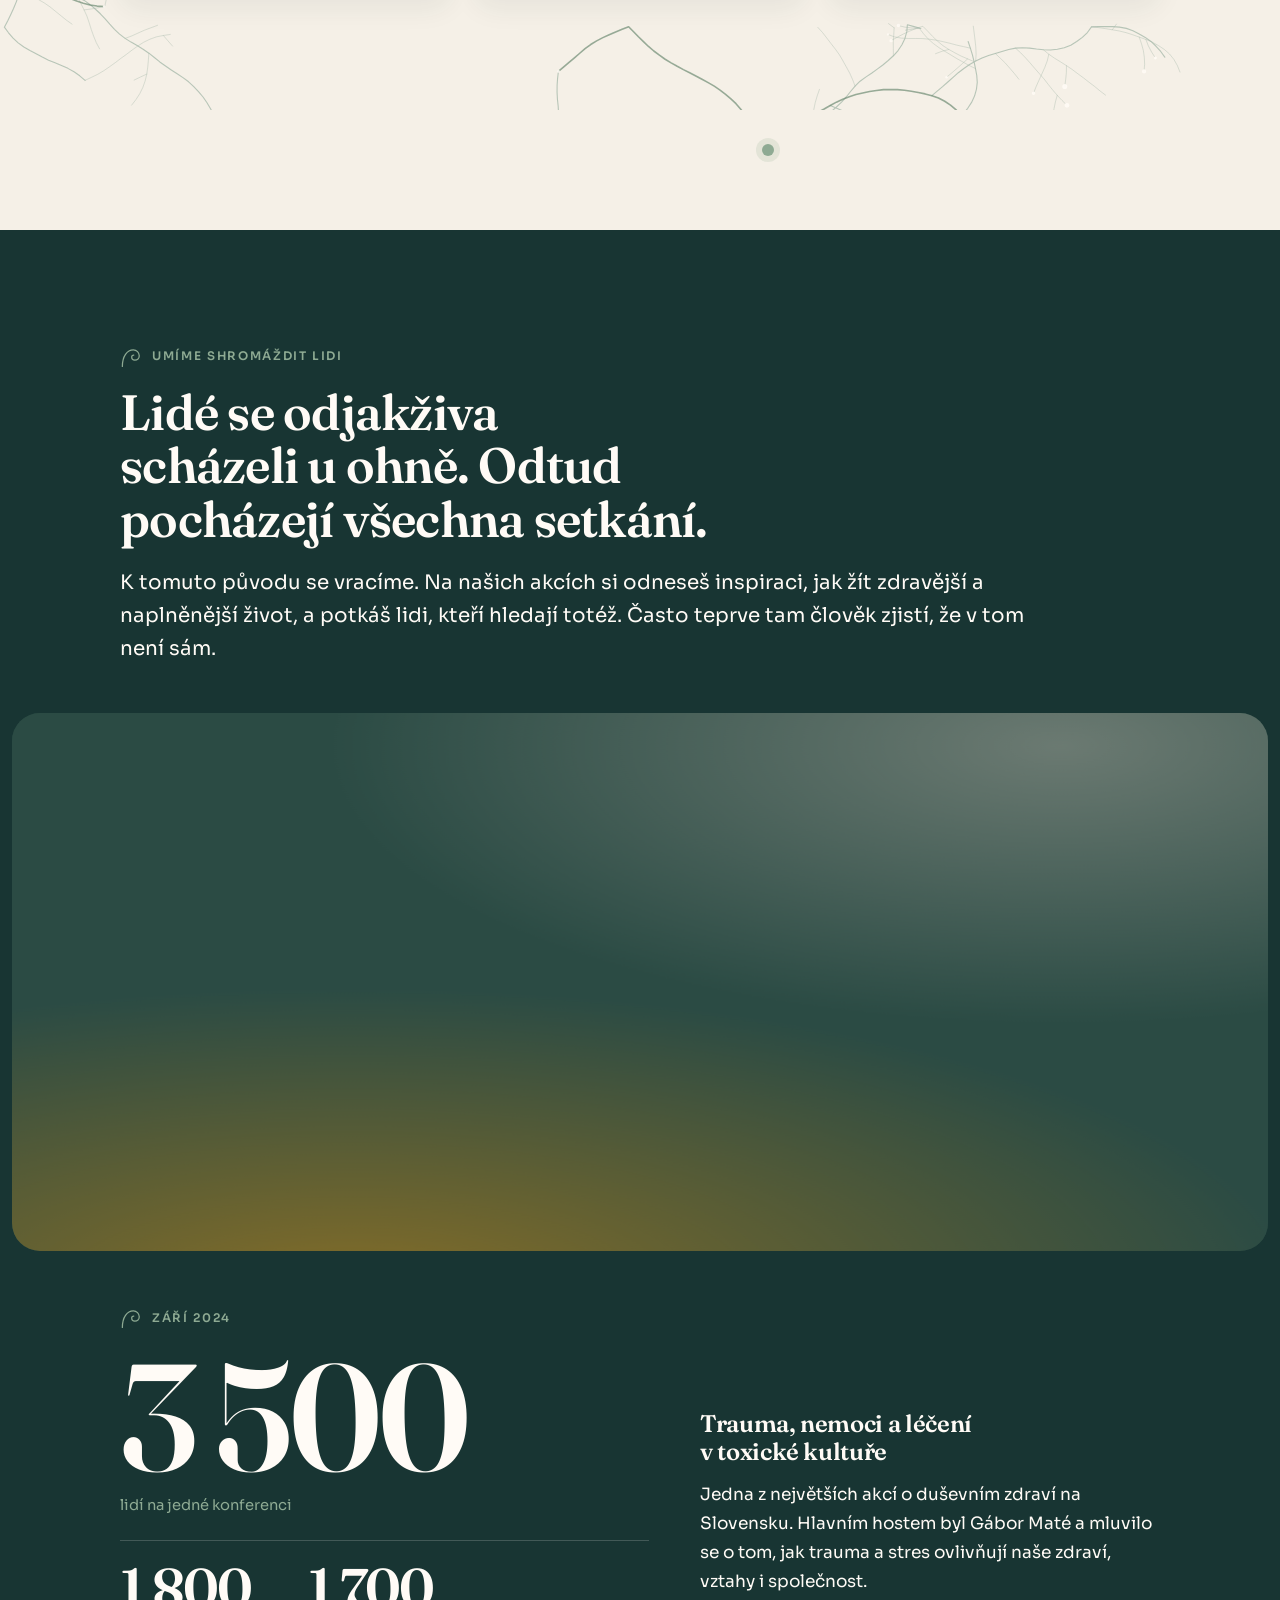
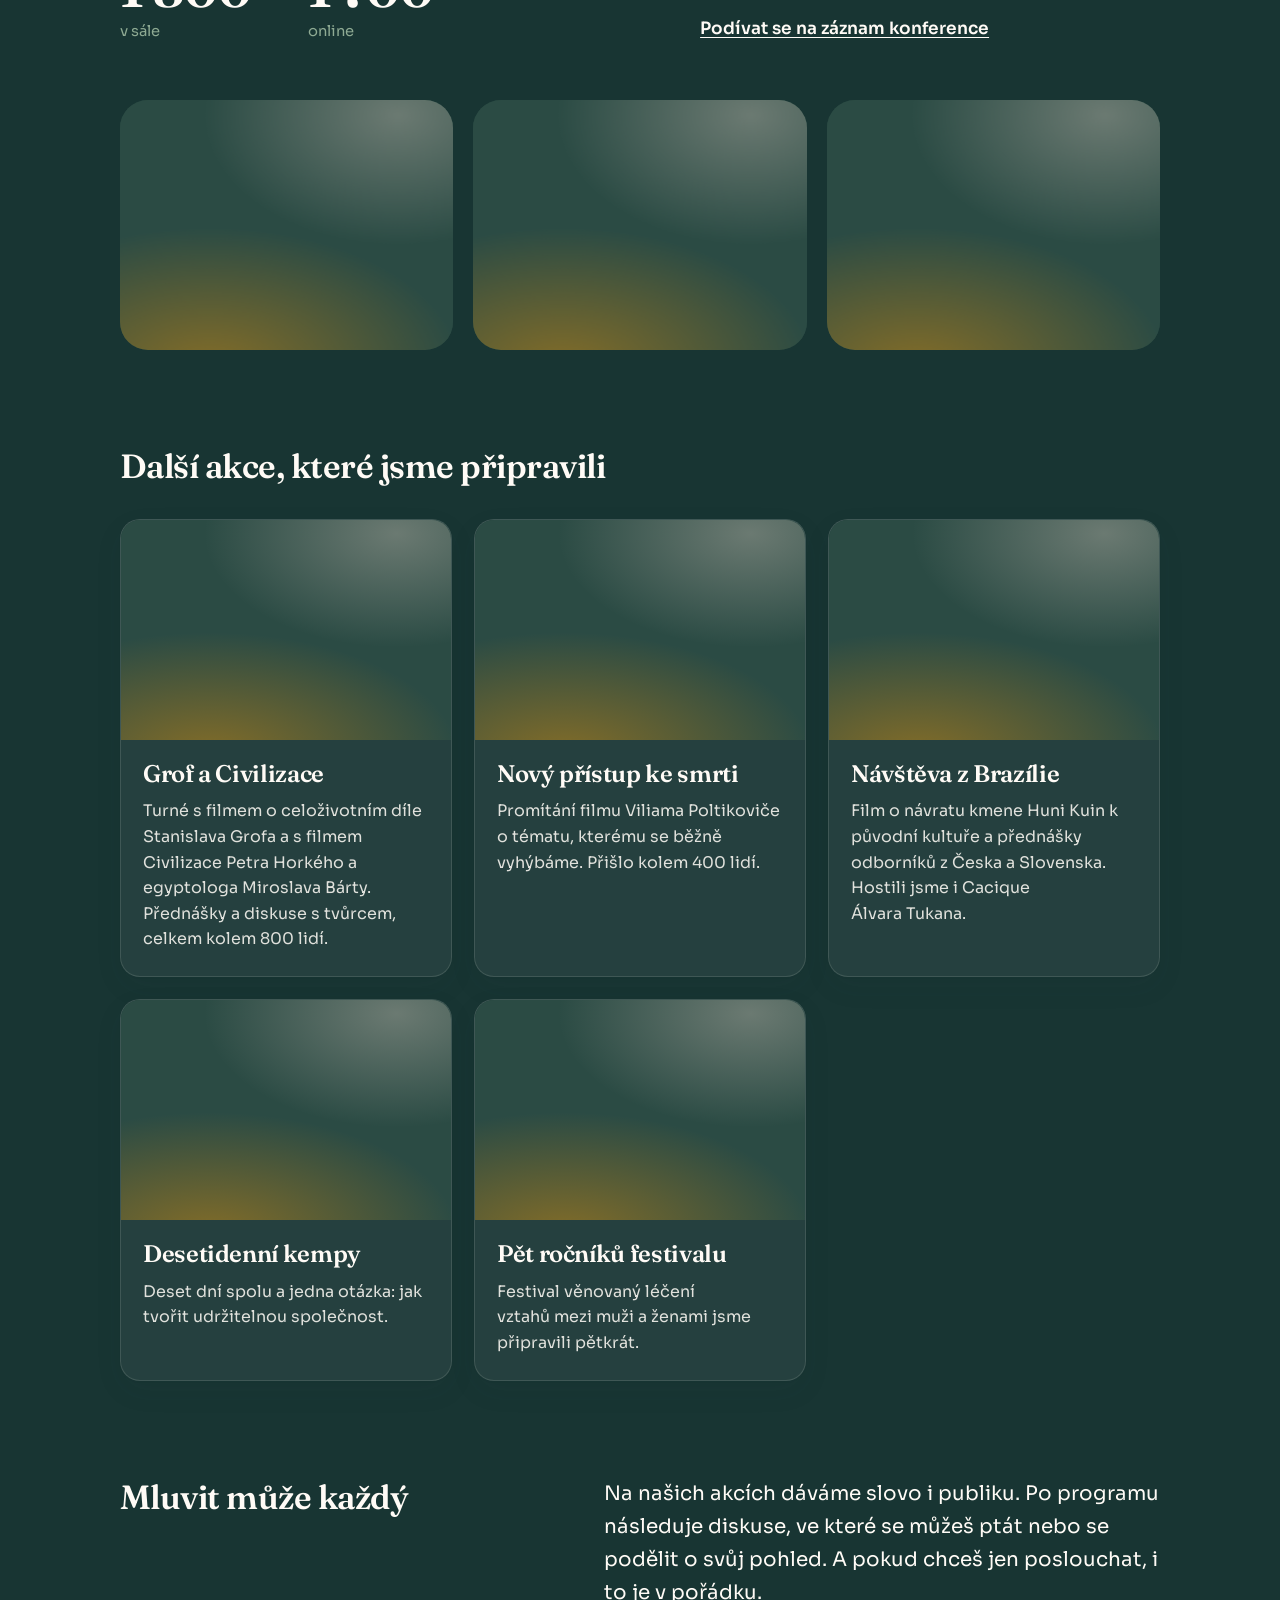
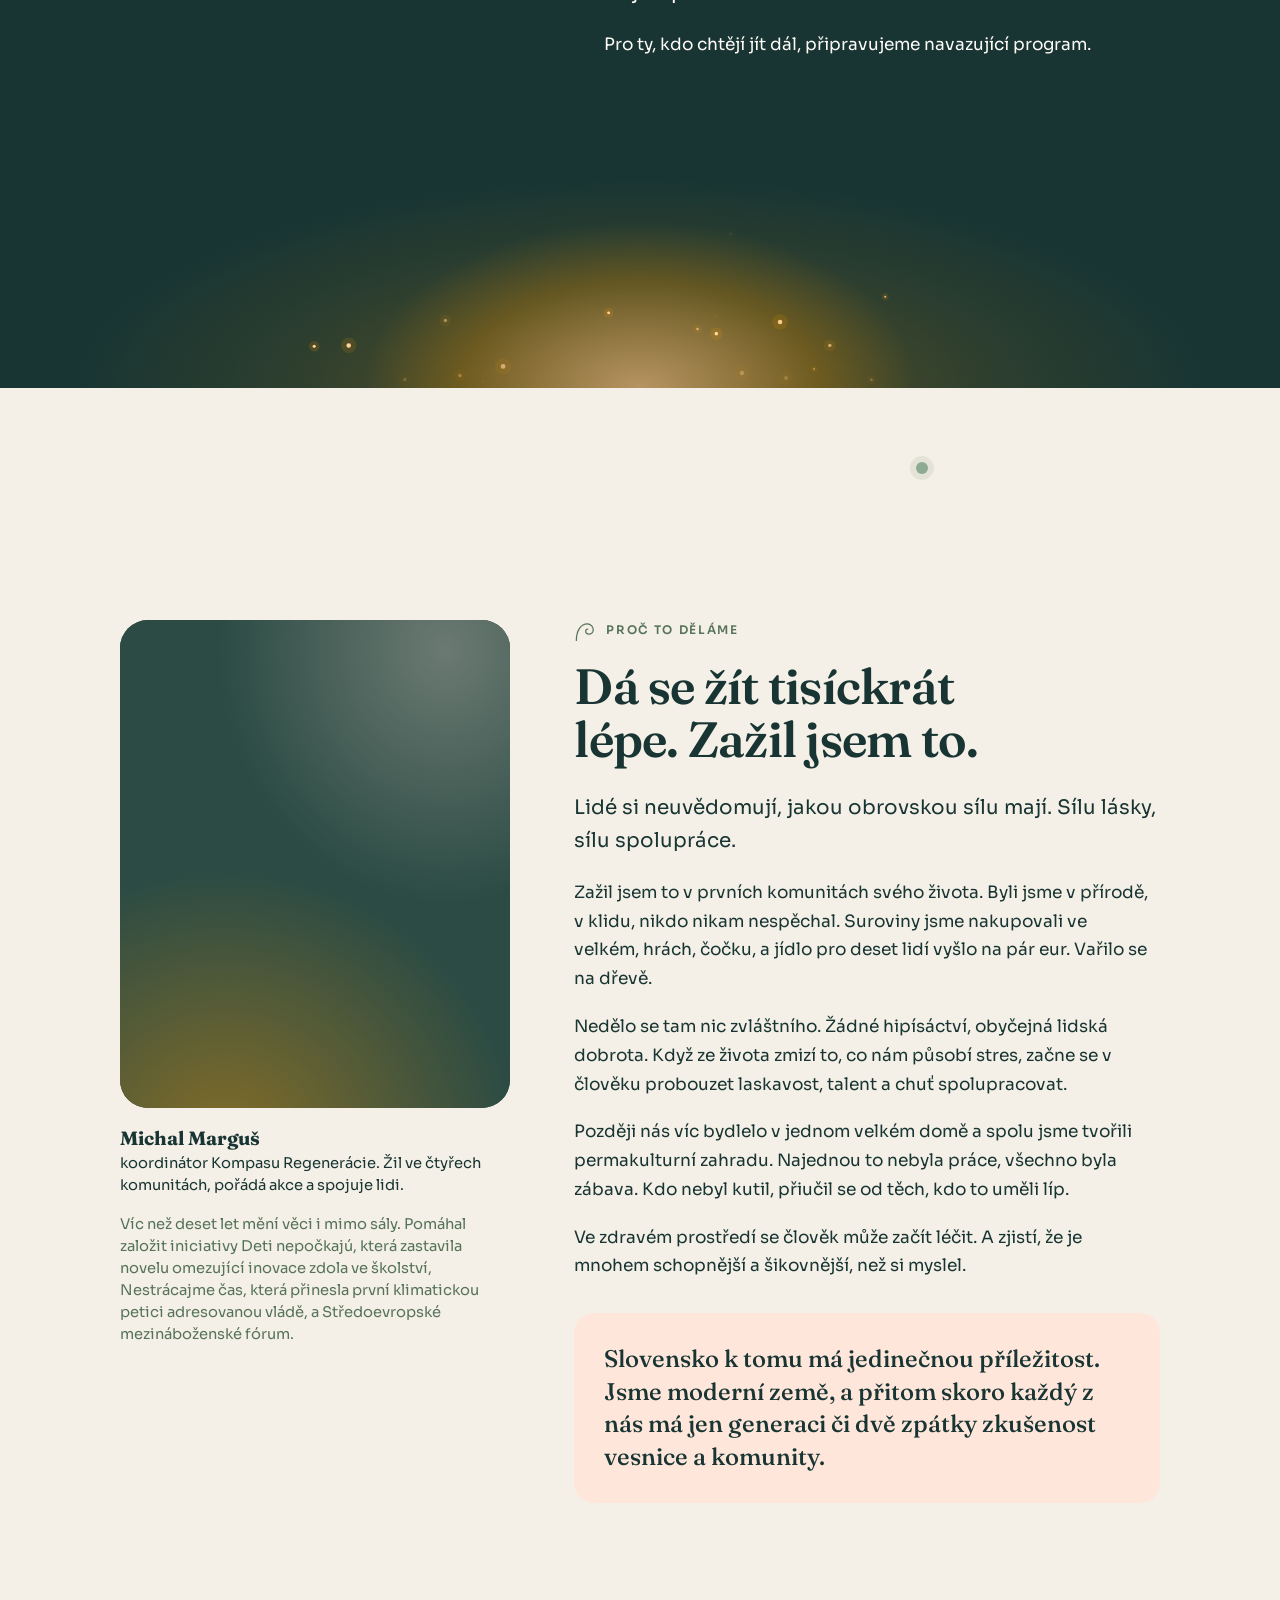
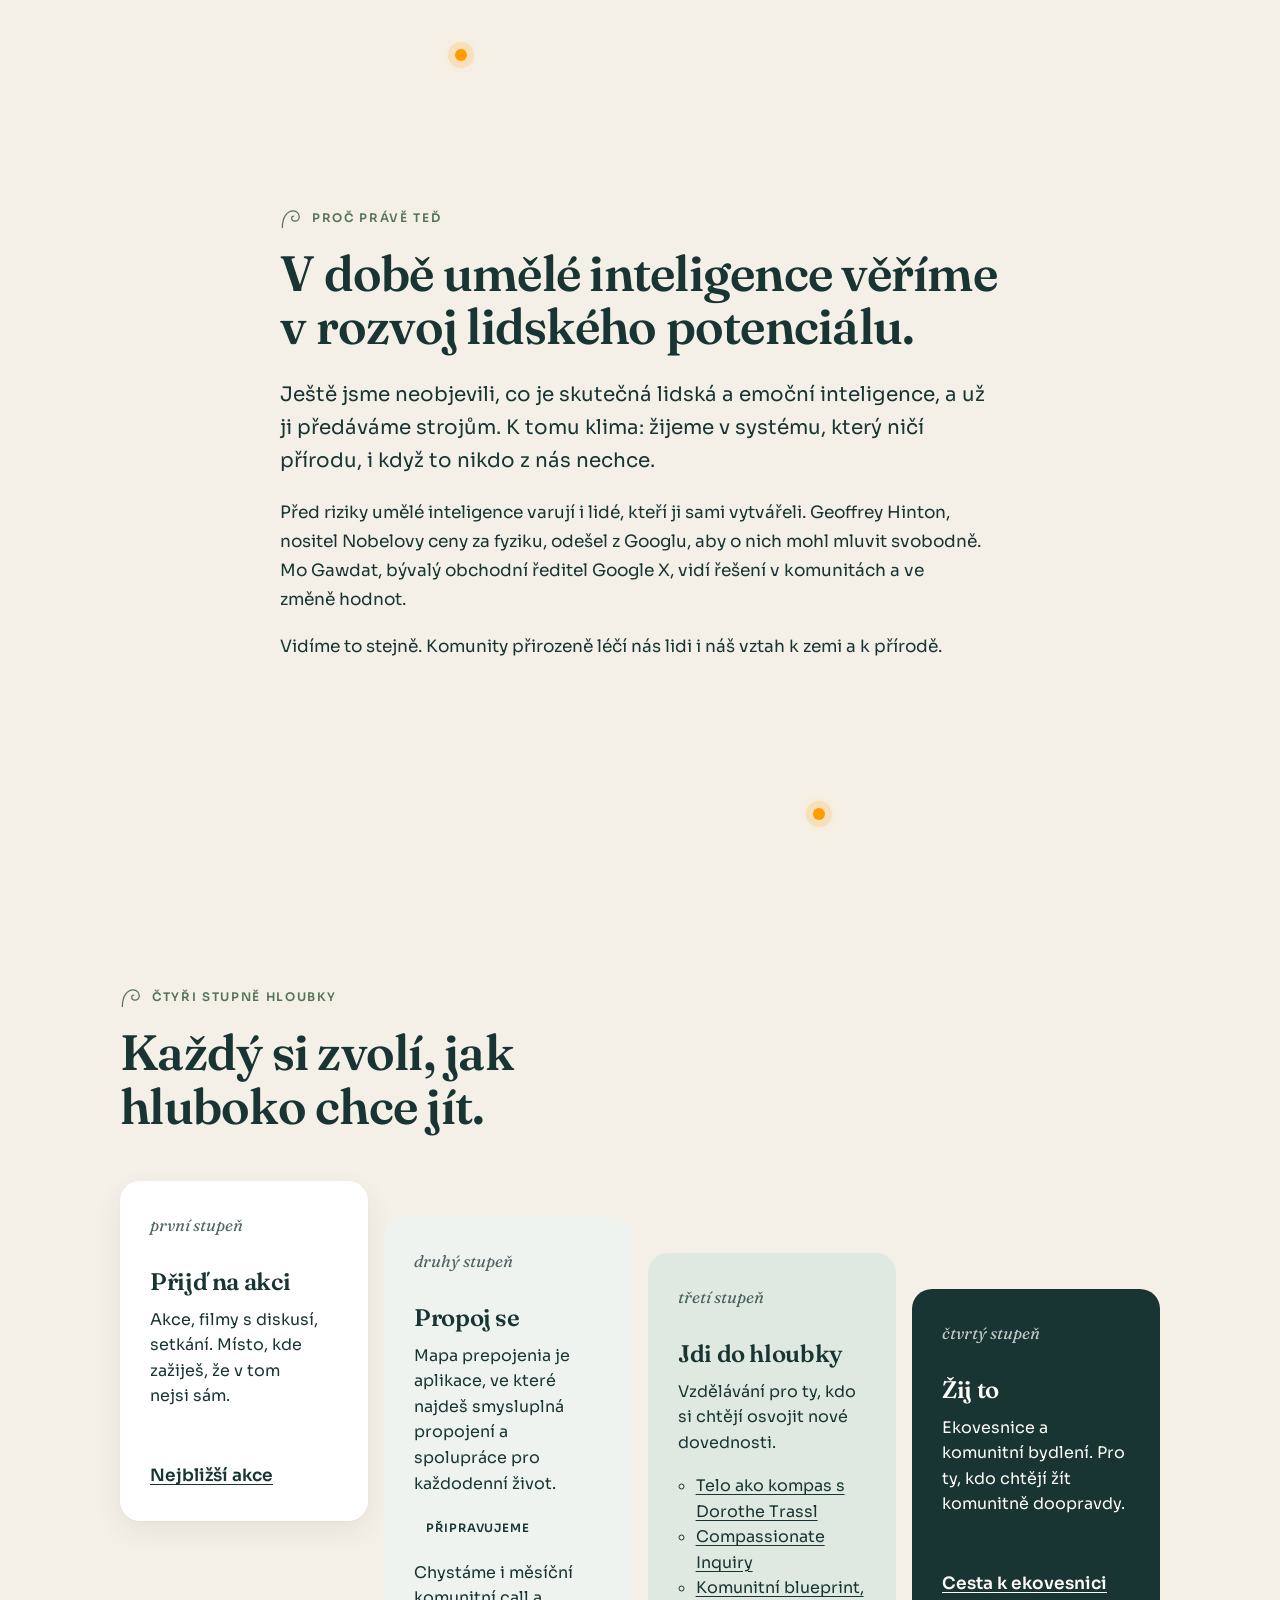
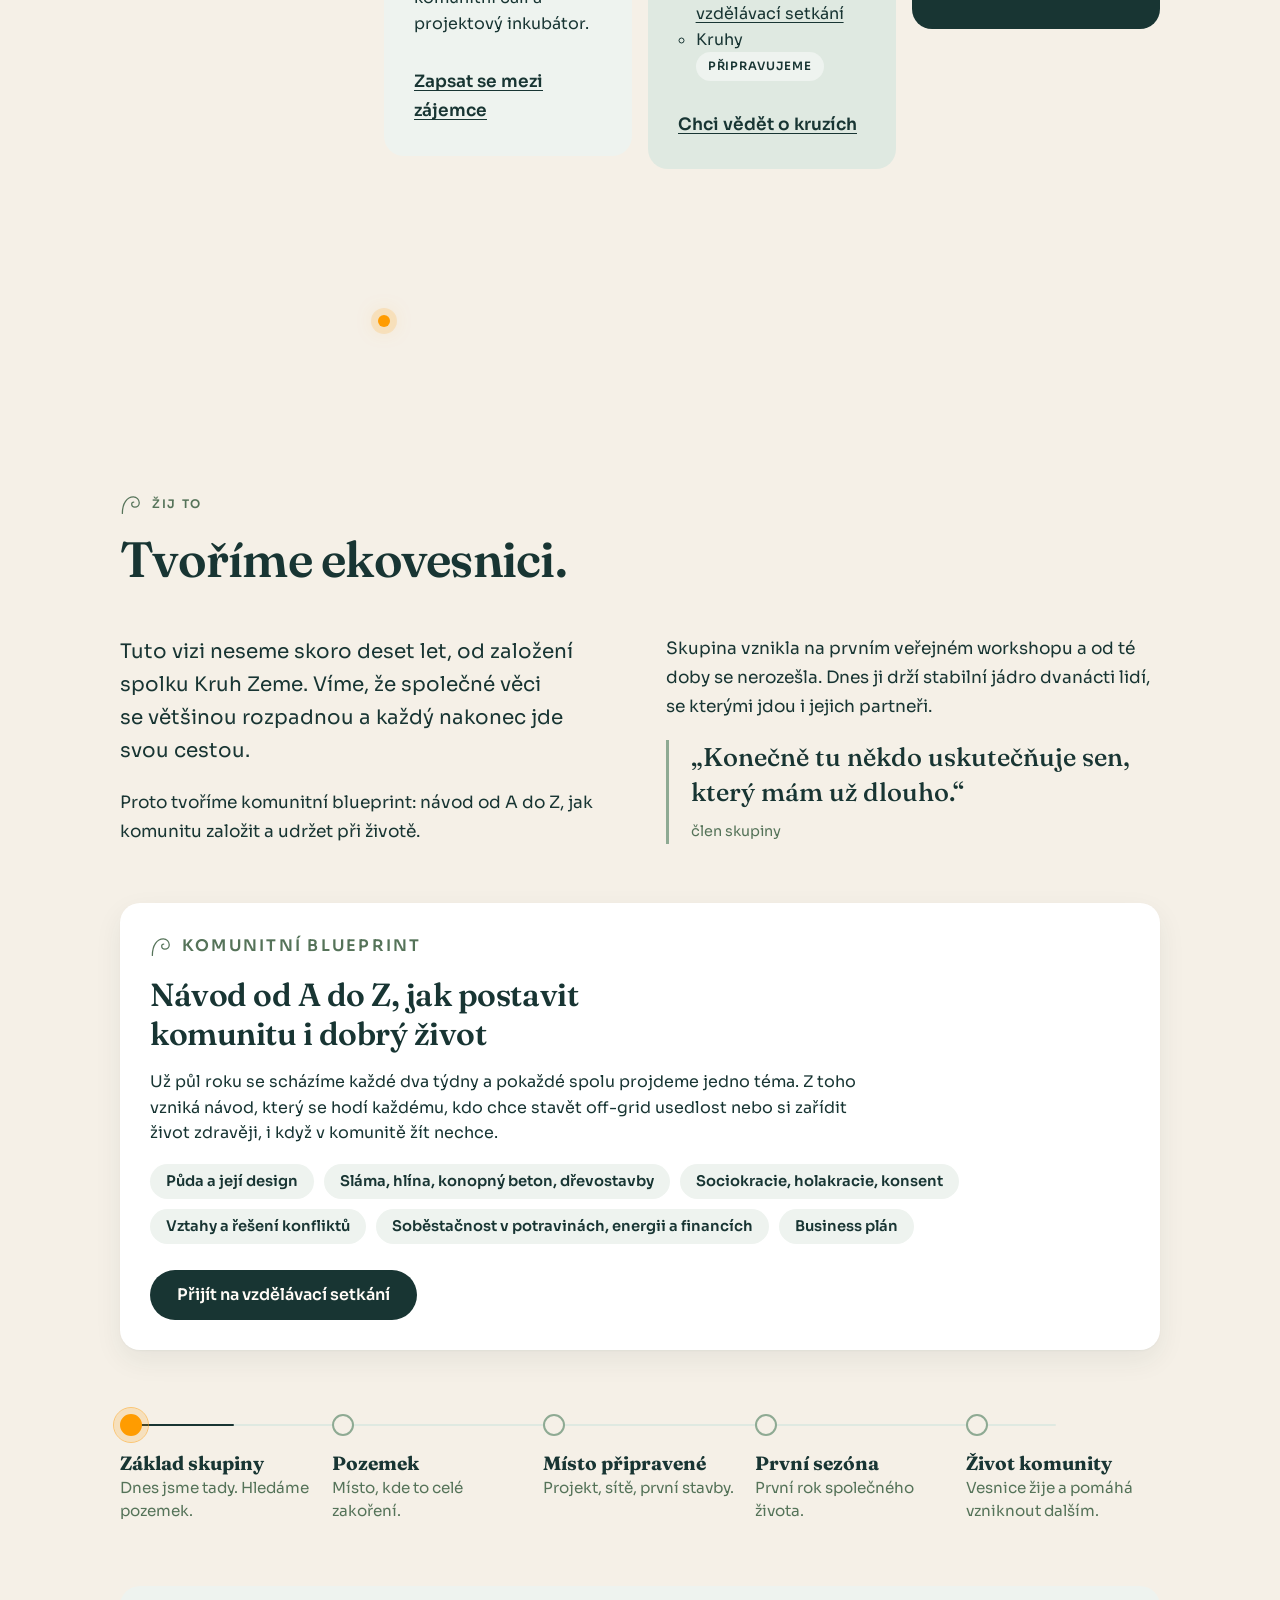
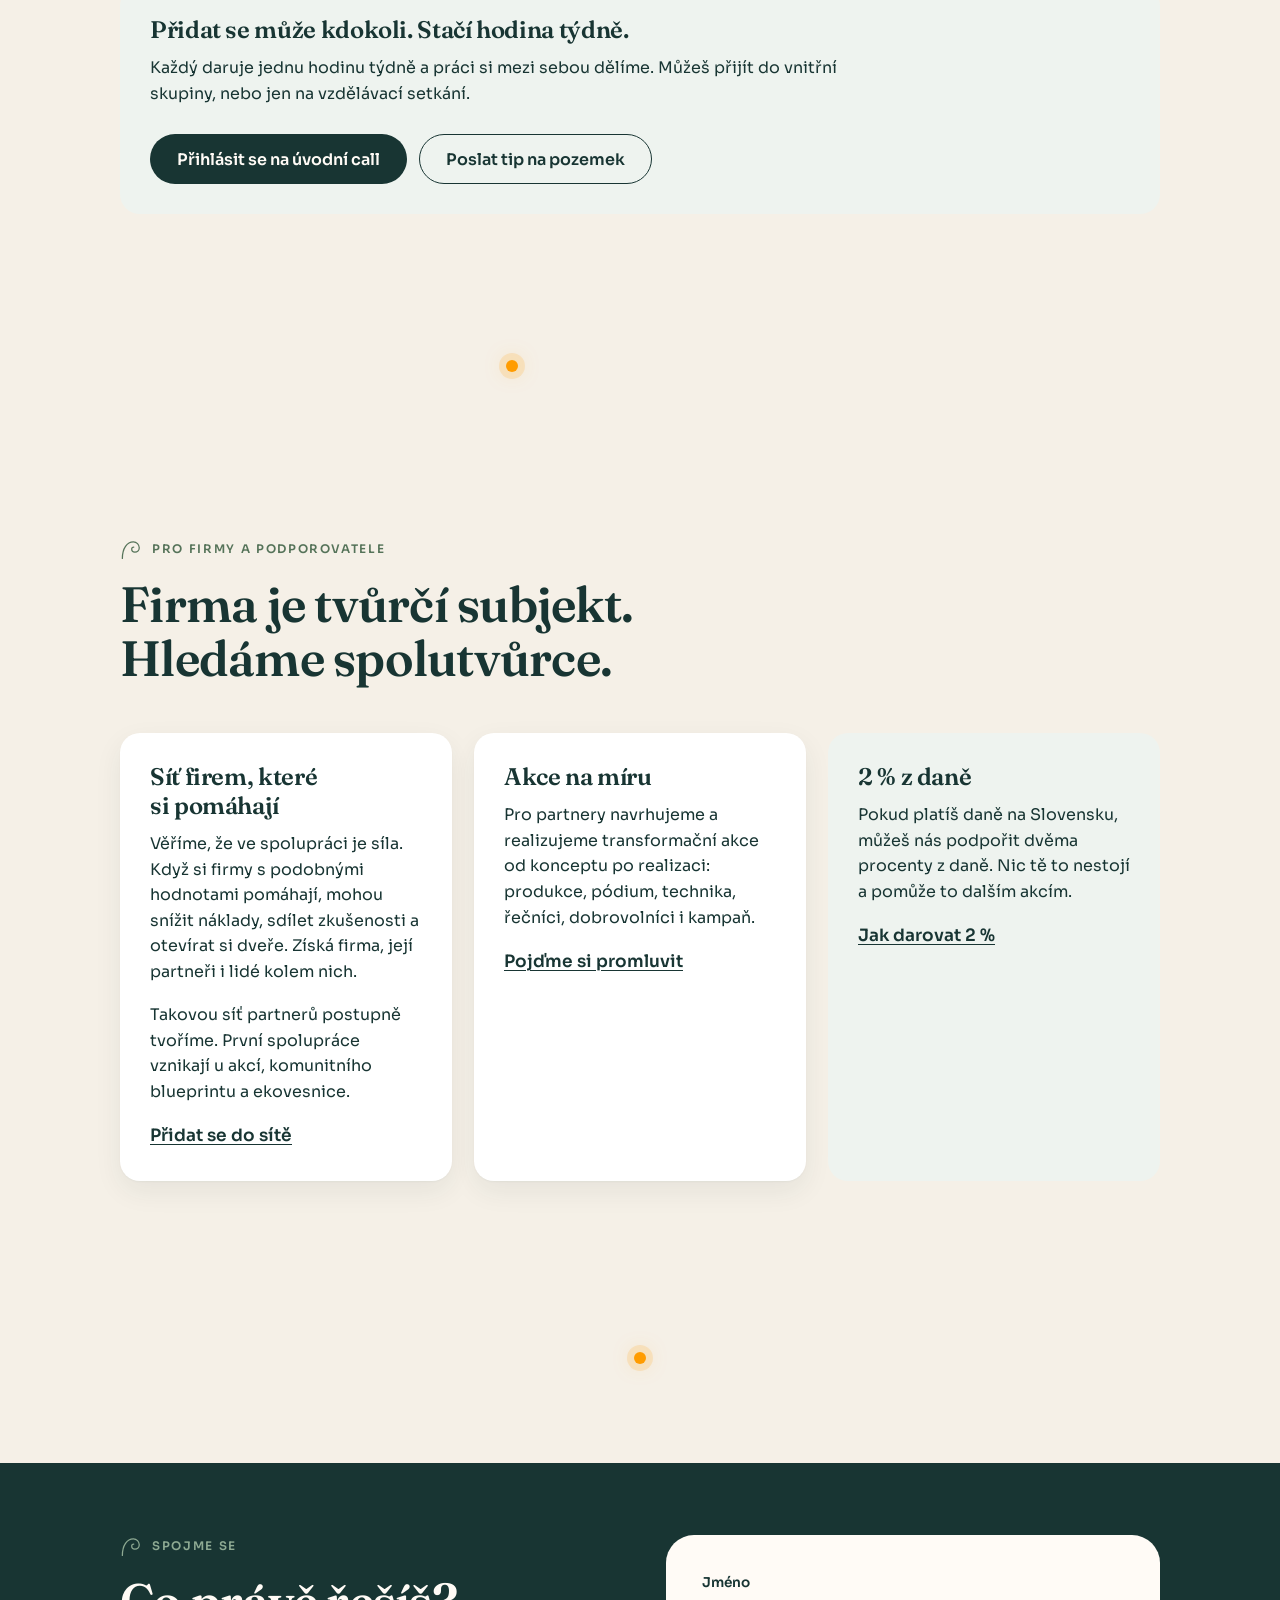
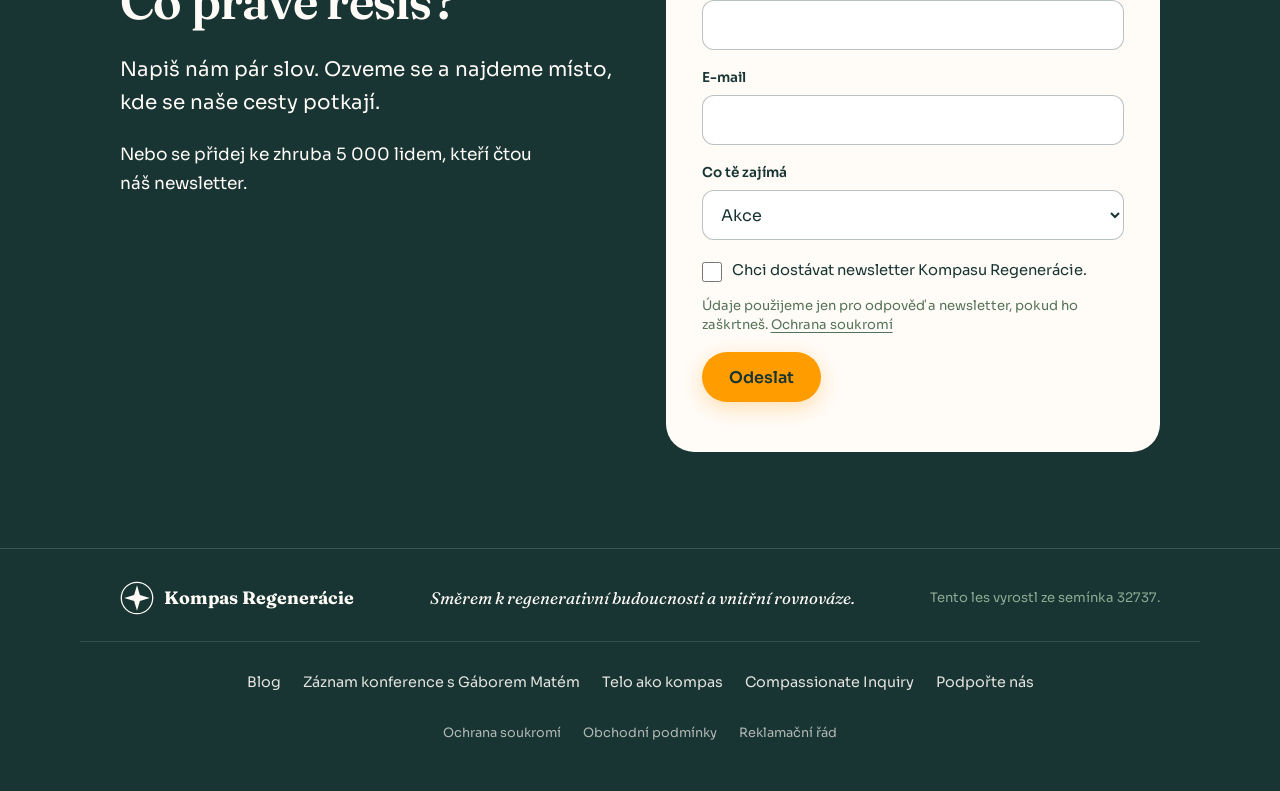
==== commit 478c59c9: "Mobil: jazyk ako ikonka vedľa burgera namiesto v menu Co-Authored-By: Claude Opus 5.5 <noreply@anthr" ====
--- a/cz/index.html
+++ b/cz/index.html
@@ -61,6 +61,11 @@
         <a class="menu__hlavny" href="#spojme-sa">Spojme se</a>
       </nav>
       <!--JAZYKY--><nav class="jazyky" aria-label="Jazyk"><a href="../" lang="sk" hreflang="sk">SK</a><a href="./" lang="cs" hreflang="cs" aria-current="page">CZ</a><a href="../en/" lang="en" hreflang="en">EN</a></nav><!--/JAZYKY-->
+      <!-- MOBIL: ikonka jazyka vedľa burgera, po ťuknutí ukáže SK / CZ / EN -->
+      <div class="jazyk-volba">
+        <button class="jazyk-tl" type="button" aria-expanded="false" aria-controls="jazyk-panel" aria-label="Jazyk: čeština"><svg viewBox="0 0 24 24" aria-hidden="true"><circle cx="12" cy="12" r="8.5" fill="none" stroke="currentColor" stroke-width="1.5"/><path d="M3.5 12h17M12 3.5c2.4 2.4 3.6 5.2 3.6 8.5s-1.2 6.1-3.6 8.5M12 3.5C9.6 5.9 8.4 8.7 8.4 12s1.2 6.1 3.6 8.5" fill="none" stroke="currentColor" stroke-width="1.5"/></svg></button>
+        <div class="jazyk-panel" id="jazyk-panel" hidden><!--JAZYKY--><nav class="jazyky" aria-label="Jazyk"><a href="../" lang="sk" hreflang="sk">SK</a><a href="./" lang="cs" hreflang="cs" aria-current="page">CZ</a><a href="../en/" lang="en" hreflang="en">EN</a></nav><!--/JAZYKY--></div>
+      </div>
       <button class="menu-tl" type="button" aria-expanded="false" aria-controls="mobilne-menu" aria-label="Menu"><span></span><span></span><span></span></button>
     </div>
   </div>
@@ -74,7 +79,6 @@
       <a href="#spojme-sa">Spojme se</a>
     </nav>
     <a class="tl tl--hlavne" href="#pripravujeme">Přijď na akci</a>
-    <!--JAZYKY--><nav class="jazyky" aria-label="Jazyk"><a href="../" lang="sk" hreflang="sk">SK</a><a href="./" lang="cs" hreflang="cs" aria-current="page">CZ</a><a href="../en/" lang="en" hreflang="en">EN</a></nav><!--/JAZYKY-->
   </div>
 </header>
 
--- a/assets/kompas.css
+++ b/assets/kompas.css
@@ -440,7 +440,8 @@
 @keyframes menu-dnu{from{opacity:0;transform:translateY(-8px)}to{opacity:1;transform:none}}
 @media (max-width:640px){
   .js .menu-tl{display:block}
-  .js .hlavicka__prava > .jazyky{display:none}   /* na mobile je prepínač jazykov v menu */
+  .js .hlavicka__prava > .jazyky{display:none}   /* na mobile je prepínač jazykov pod ikonkou vedľa burgera */
+  .js .jazyk-volba{display:block}
 }
 .mobilne-menu .jazyky{justify-content:center;margin-top:18px;font-size:.85rem}
 .mobilne-menu .jazyky a{min-height:44px;padding:0 14px}
@@ -460,14 +461,15 @@
 .tl--male{min-height:42px;padding:8px 18px;font-size:.9rem}
 .h3{font-size:clamp(1.35rem,2.4vw,1.7rem)}
 .mriezka--2{grid-template-columns:repeat(auto-fit,minmax(min(100%,340px),1fr));align-items:start}
-.podujatie-uvod{padding-block:clamp(28px,5vh,64px) clamp(16px,3vh,32px)}
-.podujatie-uvod__mriezka{display:grid;gap:clamp(28px,5vw,64px);align-items:center}
-@media (min-width:900px){.podujatie-uvod__mriezka{grid-template-columns:1.2fr .8fr}}
-.podujatie-uvod h1{margin-top:6px}
-.podujatie-uvod__podnadpis{font-family:var(--pismo-nadpis);font-style:italic;font-size:clamp(1.3rem,2.6vw,1.8rem);color:var(--salvia-text);margin:10px 0 22px}
-.podujatie-uvod .uvodny{margin-bottom:14px;max-width:52ch}
-.podujatie-uvod .preklad-info{margin-top:18px}
-.podujatie-uvod .foto{max-width:440px;width:100%;justify-self:center}
+.podujatie-uvod{padding-block:clamp(16px,3vh,32px) clamp(8px,2vh,16px)}
+.plagat{display:block;width:100%;height:auto;border-radius:var(--r-velky);box-shadow:var(--tien);background:#1b3533}
+.podujatie-uvod__text{margin-top:clamp(28px,4vw,44px)}
+.podujatie-uvod h1{margin-top:6px;font-size:clamp(2rem,4.6vw,3.2rem)}
+.podujatie-uvod__podnadpis{font-family:var(--pismo-nadpis);font-style:italic;font-size:clamp(1.25rem,2.4vw,1.6rem);color:var(--salvia-text);margin:8px 0 0}
+.podujatie-uvod .tlacidla{margin-top:22px}
+.podujatie-uvod .preklad-info{margin:16px 0 26px}
+.podujatie-uvod .uvodny{margin-bottom:14px}
+@media (max-width:640px){.plagat{border-radius:14px}}
 .program{list-style:none;padding:0;margin:14px 0 0;display:grid;gap:16px}
 .program li{display:grid;gap:4px}
 .program__cas{font-family:var(--pismo-nadpis);font-weight:600;font-size:1.15rem}
@@ -478,3 +480,17 @@
 .formular .volba .suhlas{margin:0 0 6px}
 .stranka-podujatia h2{margin-bottom:16px}
 .stranka-podujatia .tma h2{margin-bottom:10px}
+.plagat-odkaz{display:block;border-radius:var(--r-velky)}
+
+/* MOBIL: ikonka jazyka vedľa burgera, rovnaký rámik */
+.jazyk-volba{display:none;position:relative}
+@media (max-width:640px){.hlavicka__prava{gap:4px}}
+.jazyk-tl{position:relative;width:44px;height:44px;border:0;border-radius:12px;background:transparent;color:var(--les);cursor:pointer;display:grid;place-items:center}
+.jazyk-tl::before{content:"";position:absolute;inset:4px;border:1.5px solid currentColor;border-radius:10px}
+.jazyk-tl svg{width:20px;height:20px}
+.jazyk-tl[aria-expanded="true"]::before{background:var(--salvia-jemna)}
+.jazyk-tl svg{position:relative}
+.jazyk-panel{position:absolute;right:0;top:calc(100% + 8px);background:var(--krem);border-radius:14px;box-shadow:0 12px 32px rgba(24,53,51,.18);padding:6px;z-index:40}
+.jazyk-panel .jazyky{display:flex;flex-direction:column;gap:2px;min-width:72px}
+.jazyk-panel .jazyky a{justify-content:center;min-height:44px;padding:0 16px;font-weight:600}
+.jazyk-panel .jazyky a[aria-current="page"]{background:var(--salvia-jemna);color:var(--les)}
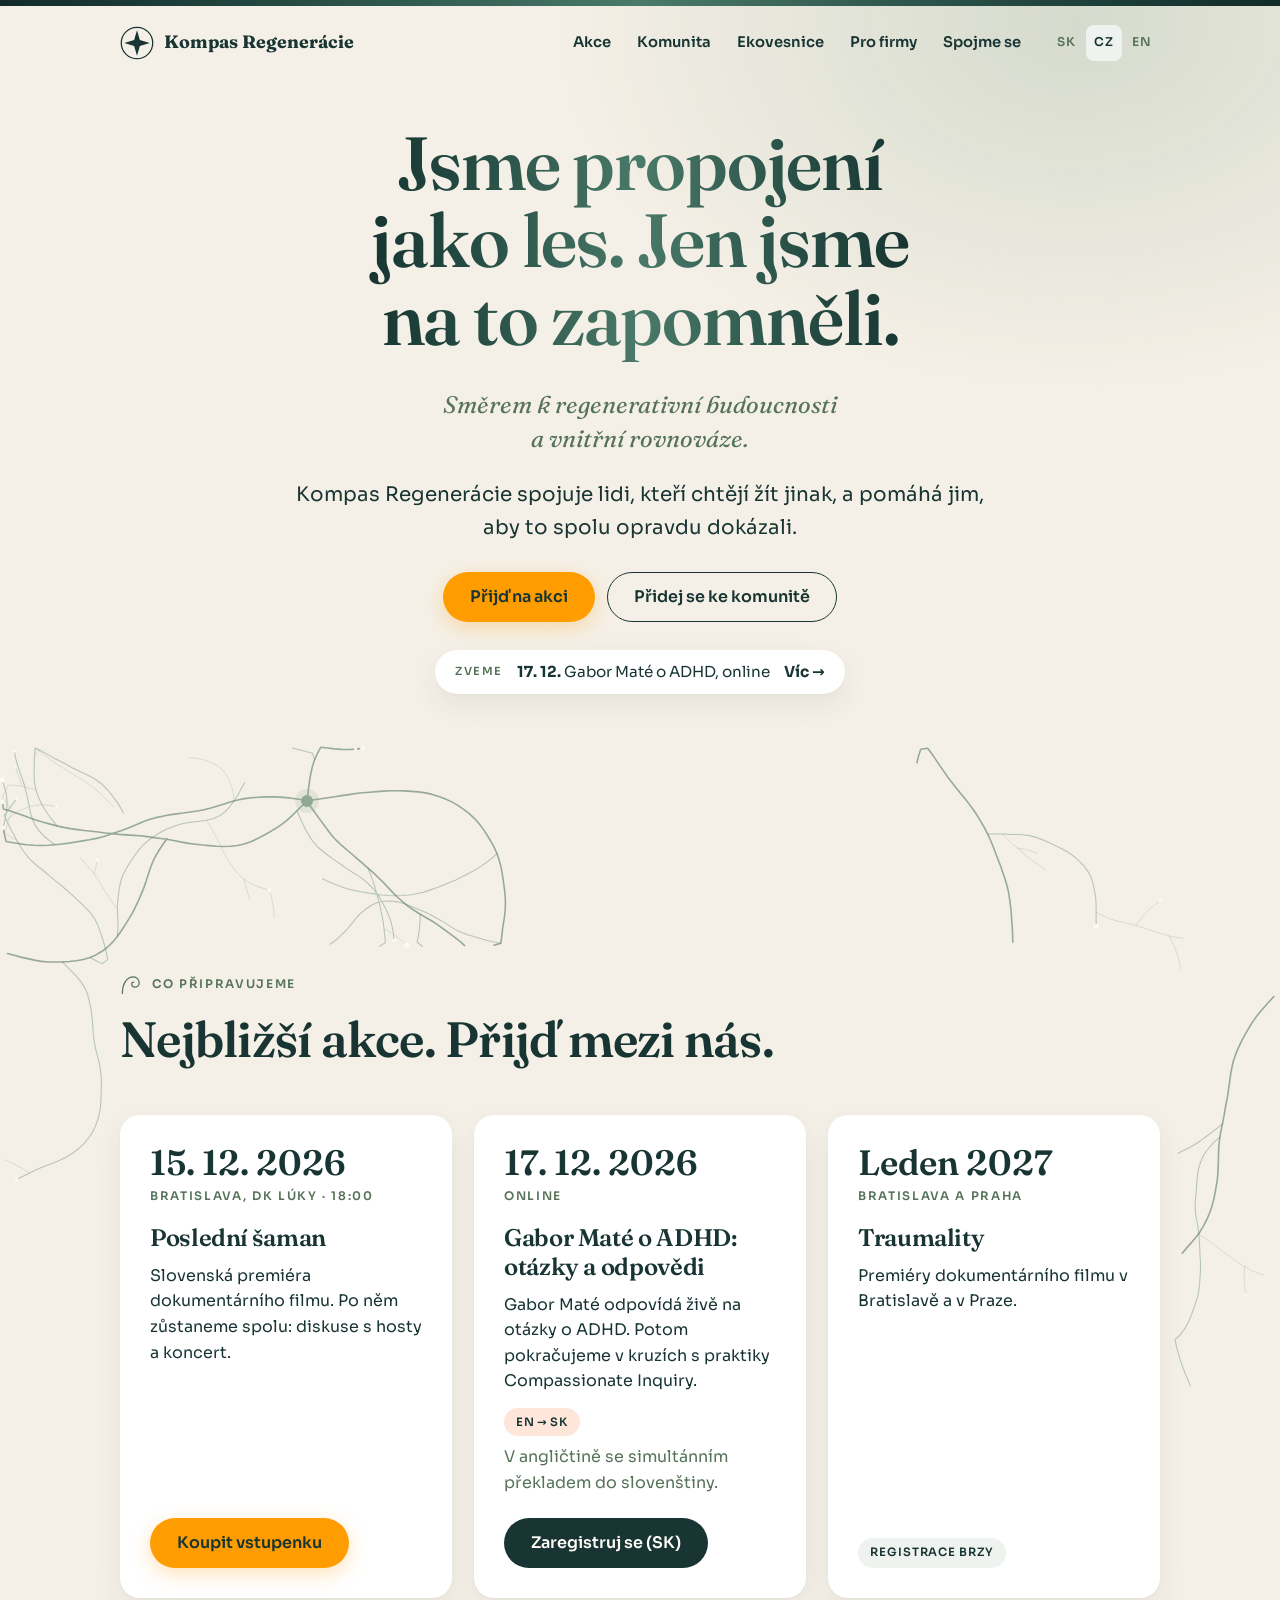
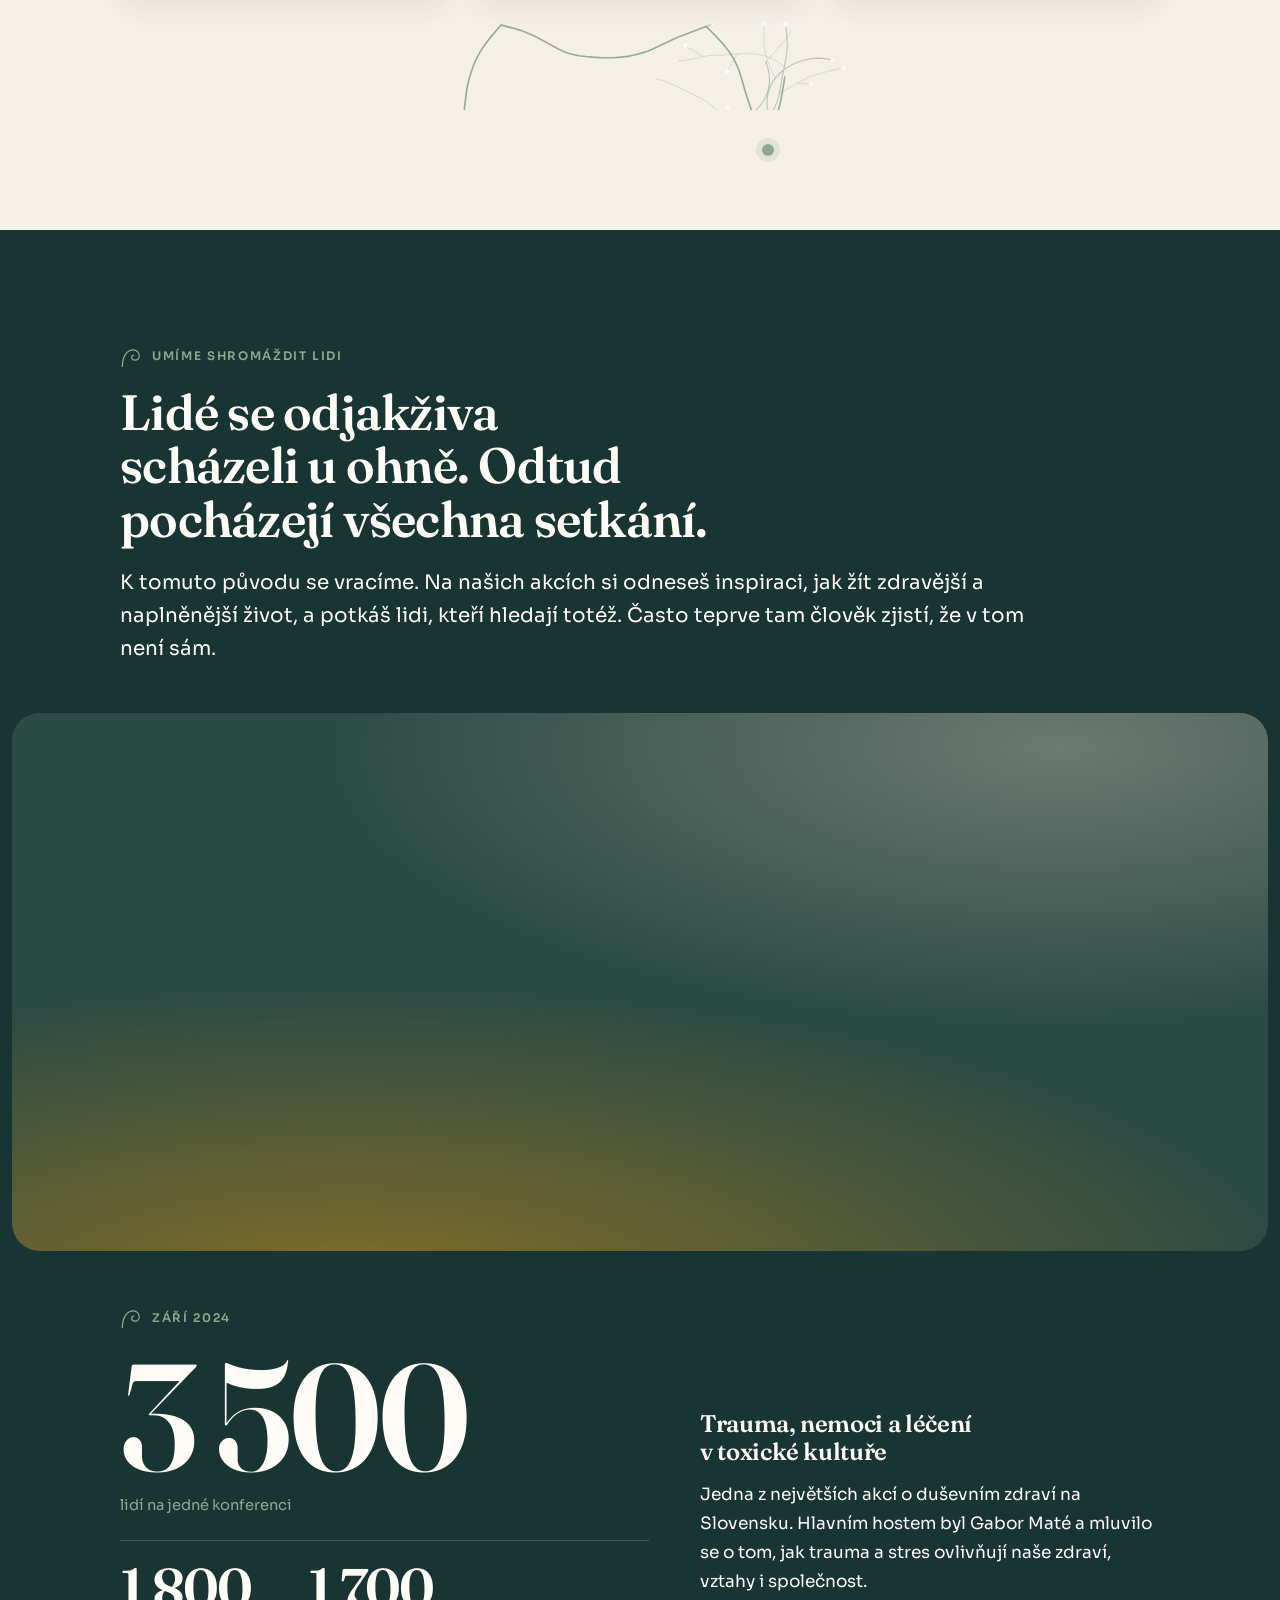
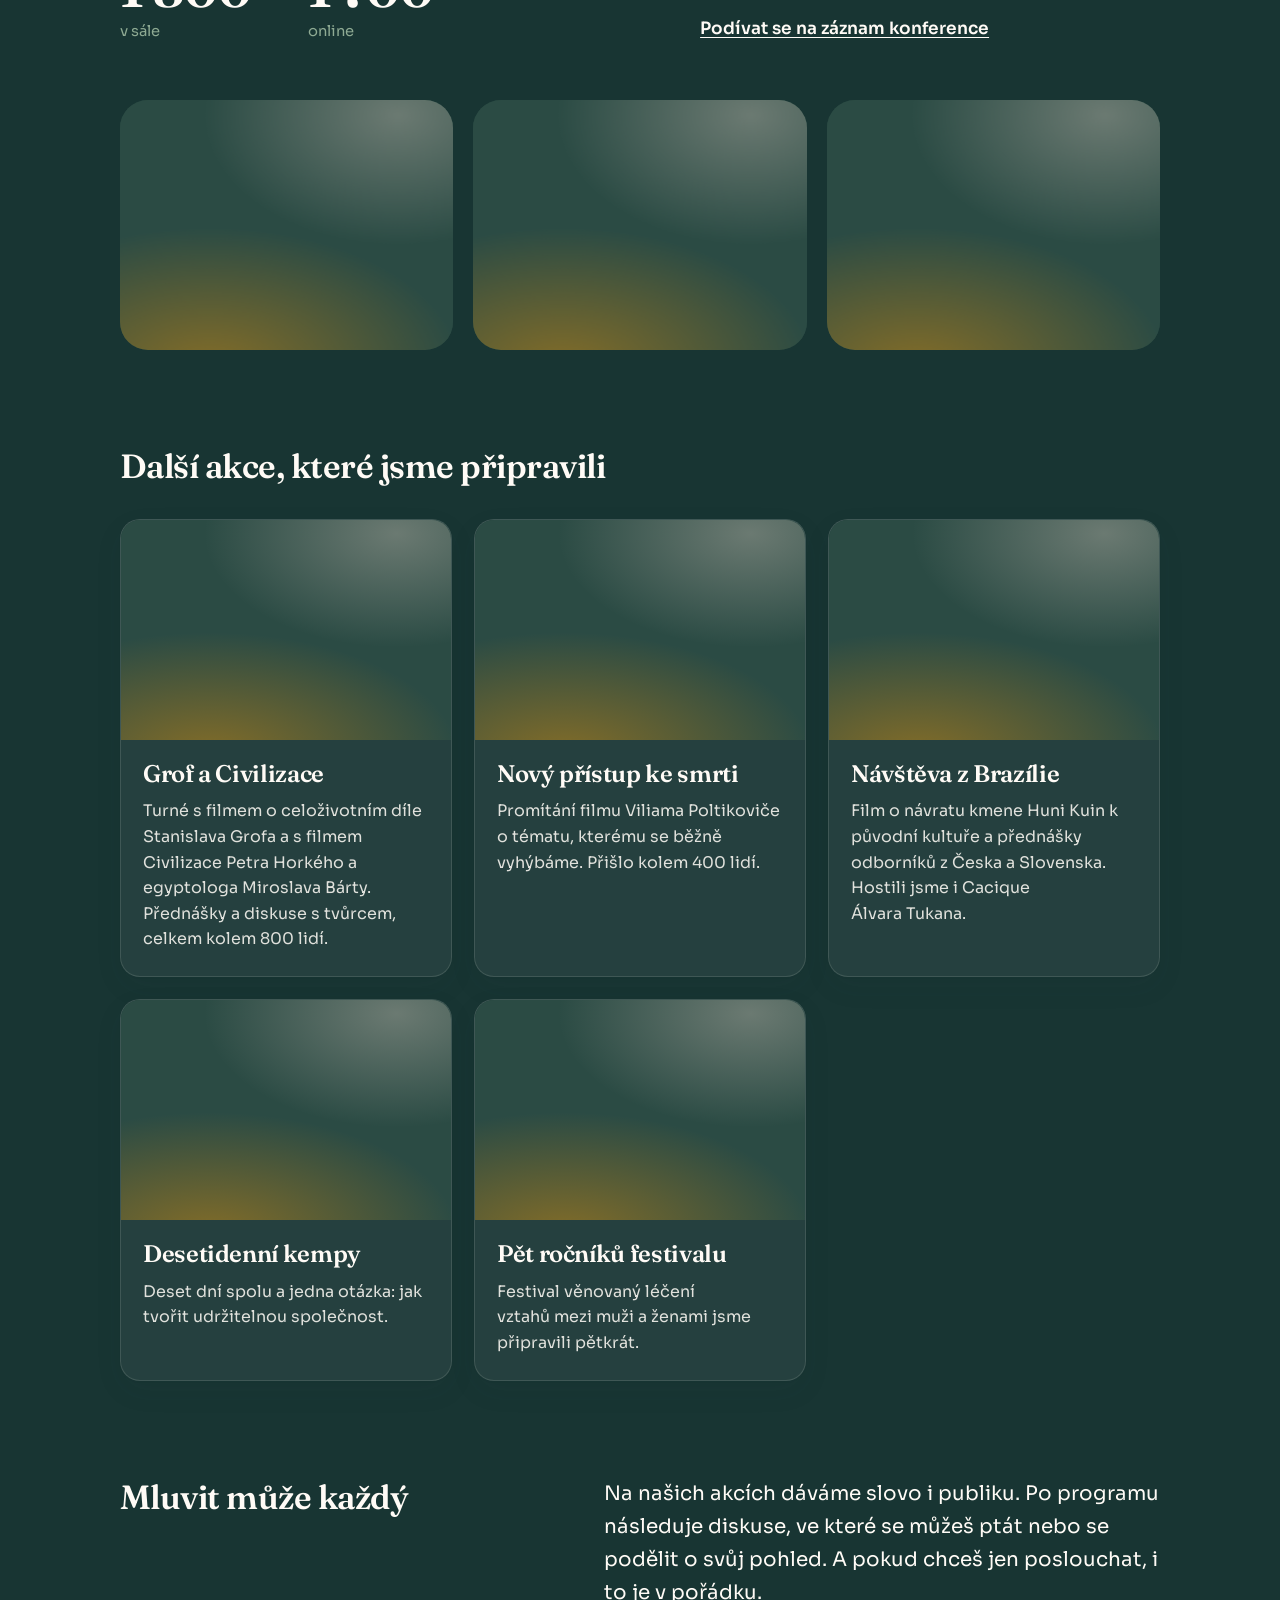
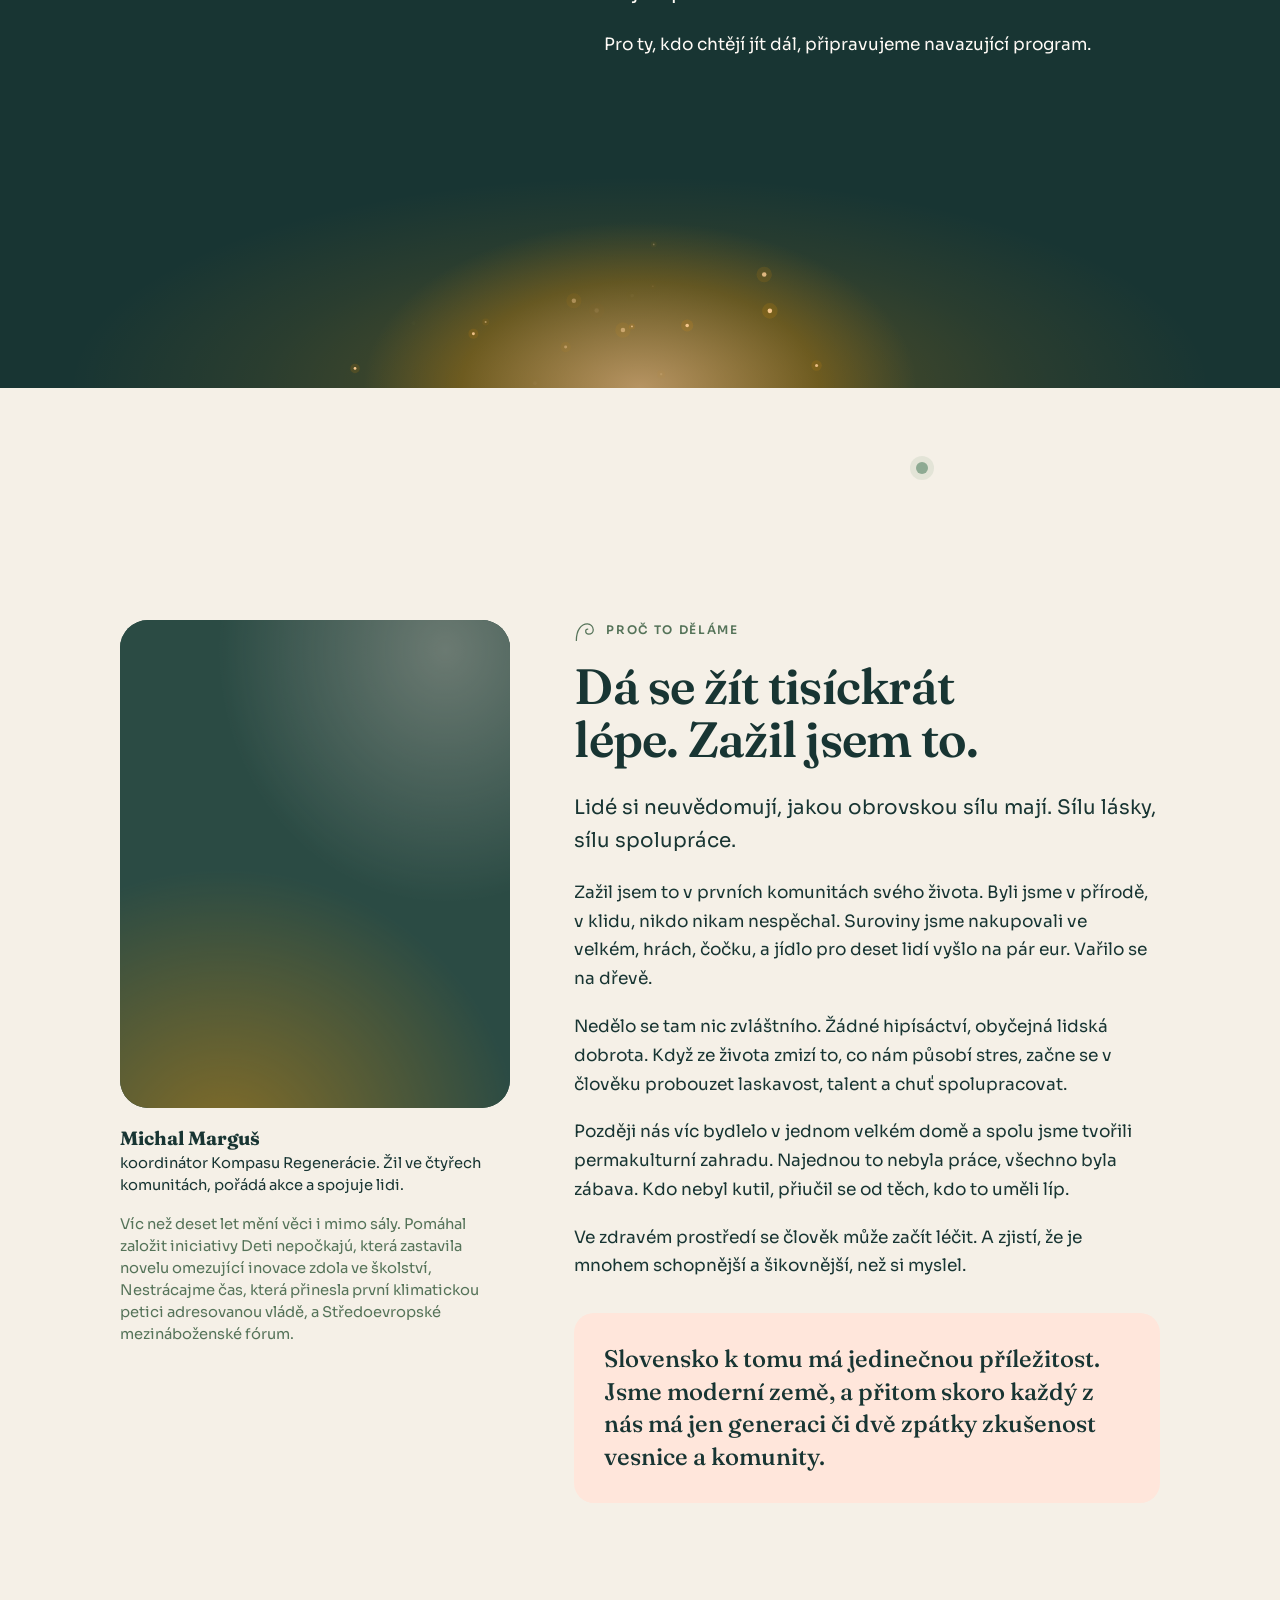
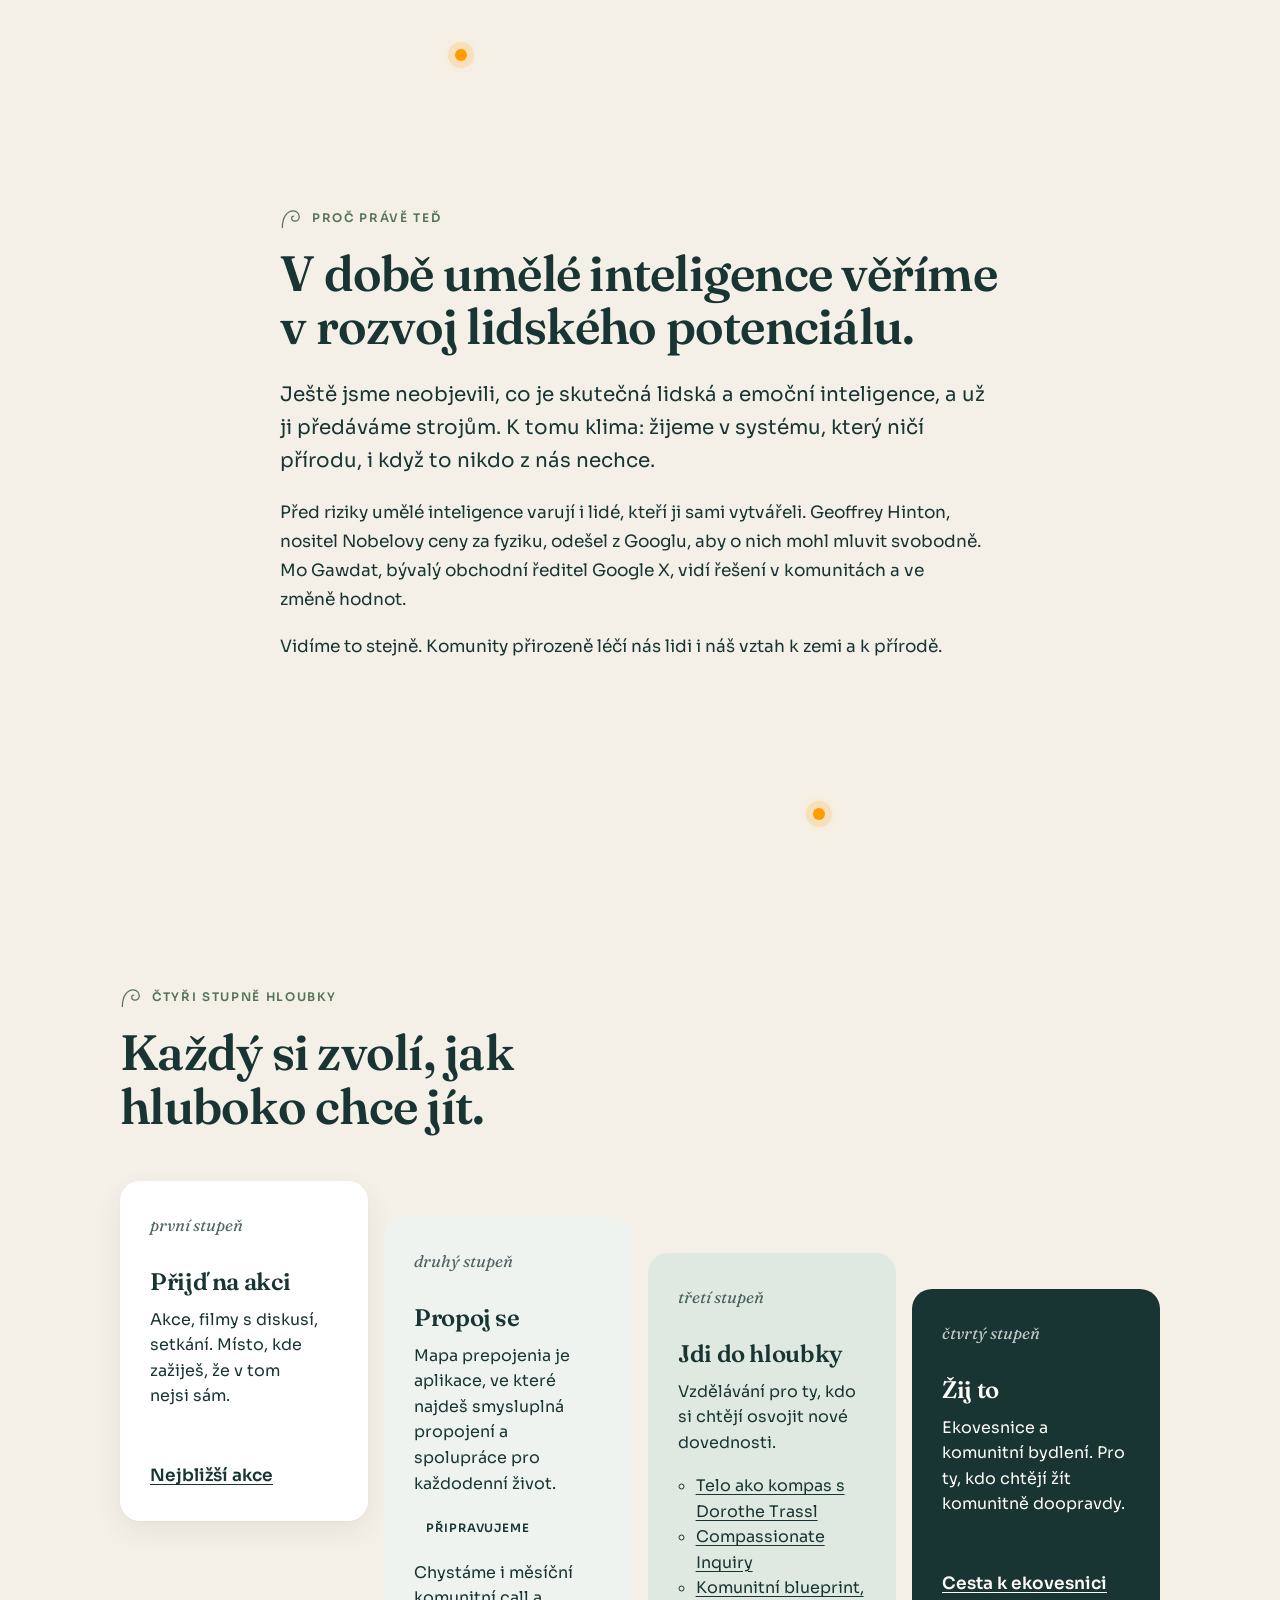
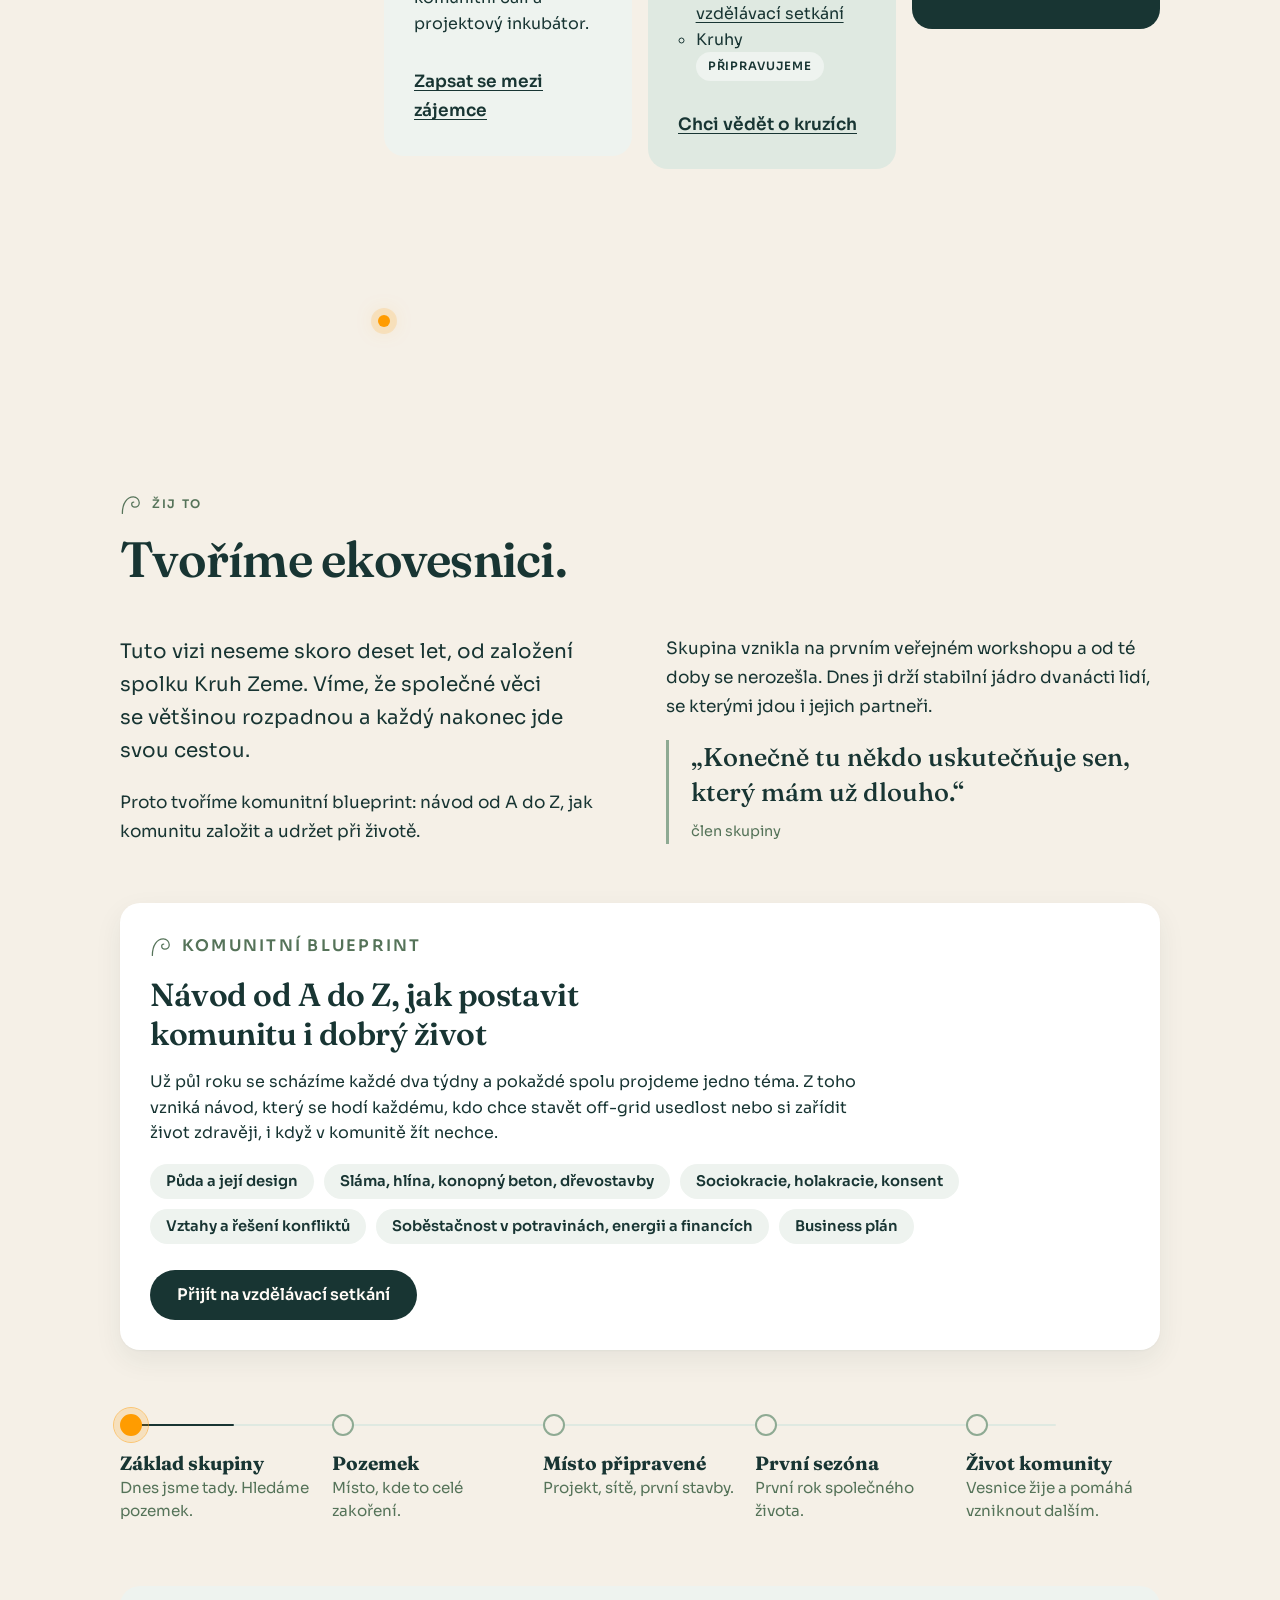
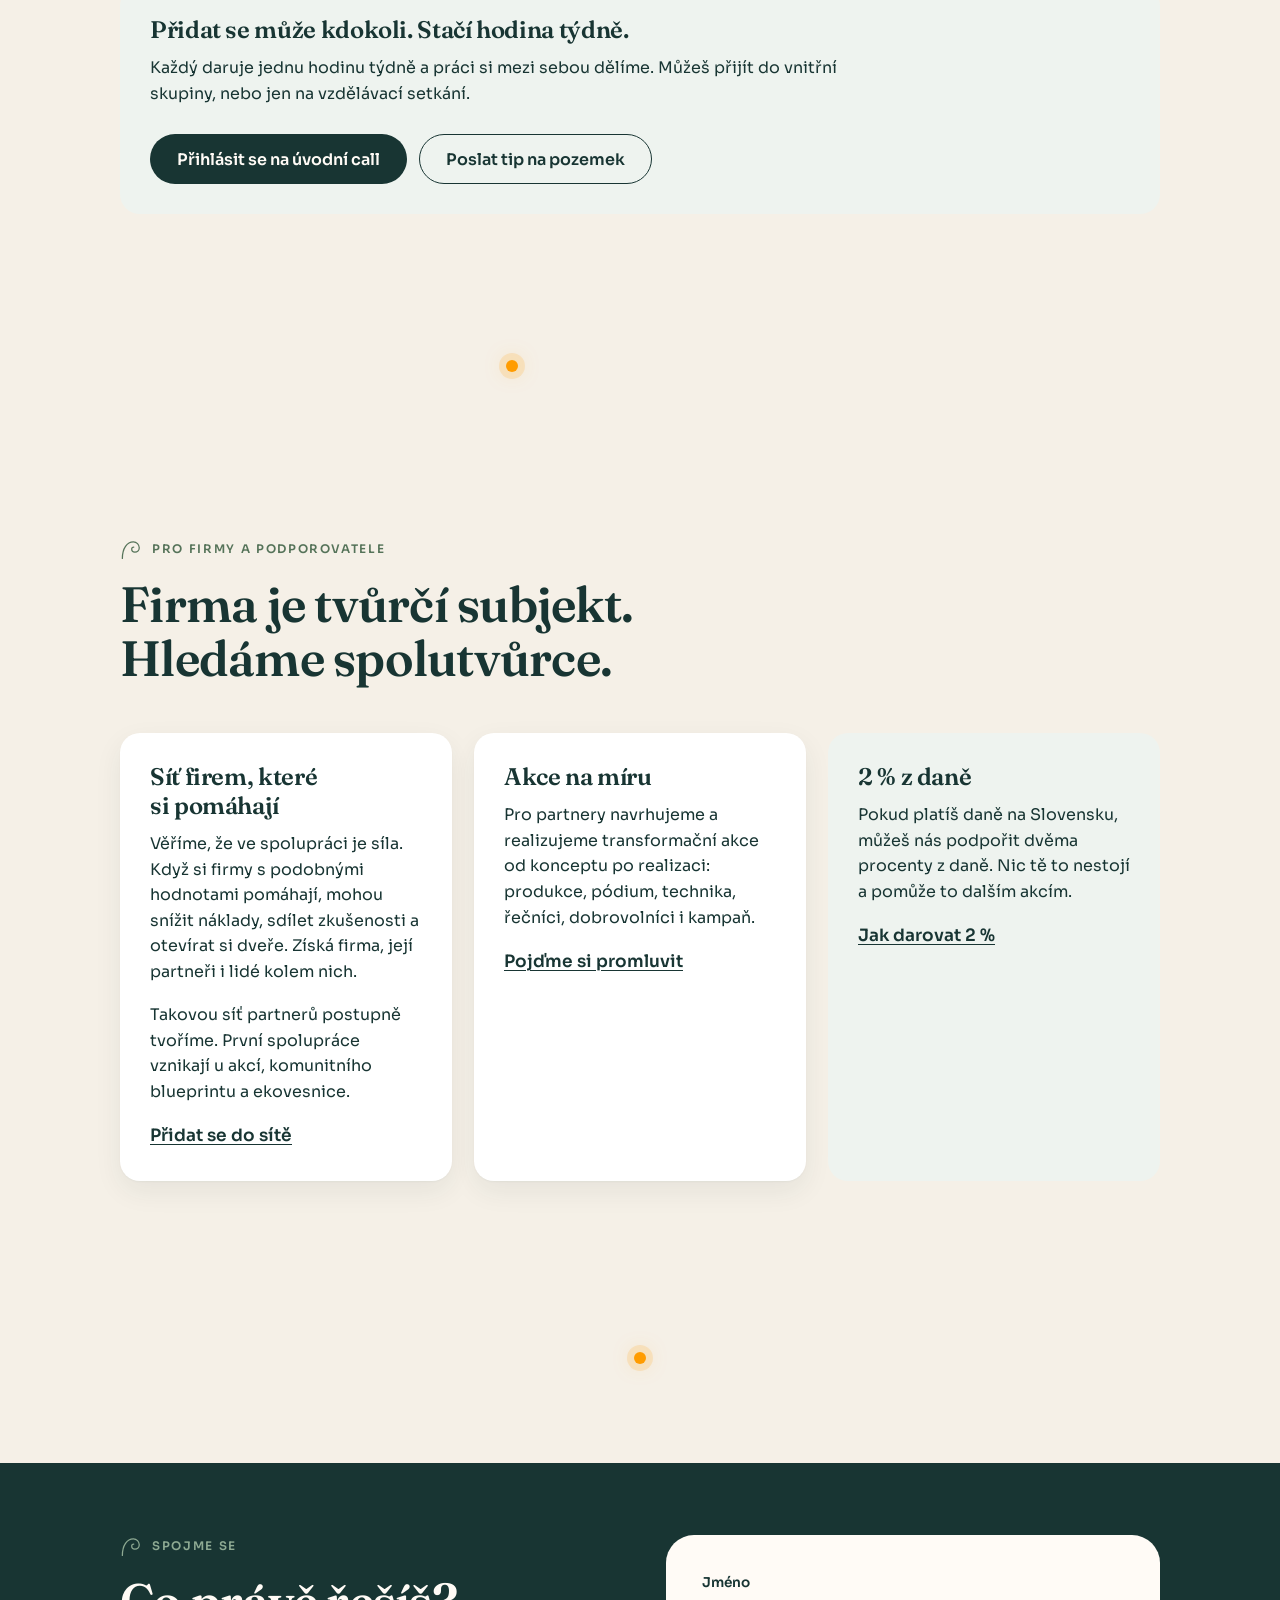
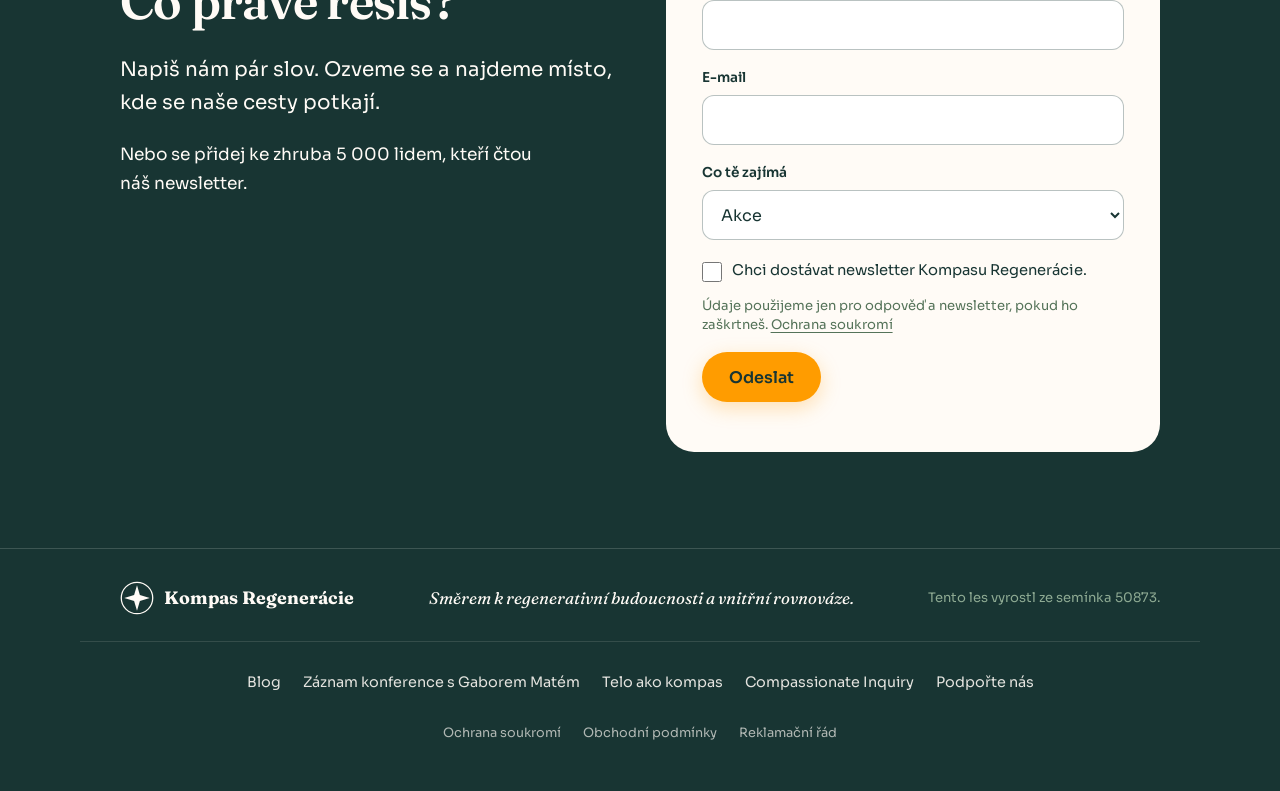
==== commit d81707eb: "Gabor s krátkym a na celom webe Co-Authored-By: Claude Opus 5.5 <noreply@anthropic.com> Claude-Sessi" ====
--- a/cz/index.html
+++ b/cz/index.html
@@ -97,7 +97,7 @@
     <!-- POZÝVAME · pásik s jedným hlavným podujatím; keď nič nie je v pláne, celý odstrániť -->
     <a class="najblizsie" href="../gabor-qa/">
       <span class="najblizsie__stitok">Zveme</span>
-      <span class="najblizsie__text"><strong>17. 12.</strong> Gábor Maté o ADHD, online</span>
+      <span class="najblizsie__text"><strong>17. 12.</strong> Gabor Maté o ADHD, online</span>
       <span class="najblizsie__akcia">Víc →</span>
     </a>
   </div>
@@ -123,8 +123,8 @@
       <article class="karta podujatie">
         <span class="termin">17. 12. 2026</span>
         <span class="termin-miesto">Online</span>
-        <h3>Gábor Maté o ADHD: otázky a odpovědi</h3>
-        <p>Gábor Maté odpovídá živě na otázky o ADHD. Potom pokračujeme v kruzích s praktiky Compassionate Inquiry.</p>
+        <h3>Gabor Maté o ADHD: otázky a odpovědi</h3>
+        <p>Gabor Maté odpovídá živě na otázky o ADHD. Potom pokračujeme v kruzích s praktiky Compassionate Inquiry.</p>
         <p class="preklad-info"><span class="cip">EN → SK</span> V angličtině se simultánním překladem do slovenštiny.</p>
         <a class="tl tl--tmave" href="../gabor-qa/">Zaregistruj se (SK)</a>
       </article>
@@ -153,7 +153,7 @@
   </div>
 
   <figure class="foto foto--sala">
-    <div class="foto__obraz" role="img" aria-label="Plný sál na konferenci s Gáborem Matém, září 2024"></div>
+    <div class="foto__obraz" role="img" aria-label="Plný sál na konferenci s Gaborem Matém, září 2024"></div>
     <figcaption class="foto__popis">Fotka: plná sála, 1 800 ľudí</figcaption>
   </figure>
 
@@ -170,13 +170,13 @@
       </div>
       <div>
         <h3>Trauma, nemoci a&nbsp;léčení v&nbsp;toxické kultuře</h3>
-        <p style="margin-top:14px">Jedna z největších akcí o duševním zdraví na Slovensku. Hlavním hostem byl Gábor Maté a mluvilo se o tom, jak trauma a stres ovlivňují naše zdraví, vztahy i společnost.</p>
+        <p style="margin-top:14px">Jedna z největších akcí o duševním zdraví na Slovensku. Hlavním hostem byl Gabor Maté a mluvilo se o tom, jak trauma a stres ovlivňují naše zdraví, vztahy i společnost.</p>
         <p><a class="odkaz" href="https://kompasregeneracie.sk/gabor-mate/">Podívat se na záznam konference</a></p>
       </div>
     </div>
 
     <div class="trojica">
-      <figure class="foto"><div class="foto__obraz" role="img" aria-label="Gábor Maté na pódiu"></div><figcaption class="foto__popis">Fotka: Gábor na pódiu</figcaption></figure>
+      <figure class="foto"><div class="foto__obraz" role="img" aria-label="Gabor Maté na pódiu"></div><figcaption class="foto__popis">Fotka: Gabor na pódiu</figcaption></figure>
       <figure class="foto"><div class="foto__obraz" role="img" aria-label="Lidé v rozhovoru během přestávky"></div><figcaption class="foto__popis">Fotka: ľudia v rozhovore</figcaption></figure>
       <figure class="foto"><div class="foto__obraz" role="img" aria-label="Atmosféra v sále"></div><figcaption class="foto__popis">Fotka: atmosféra</figcaption></figure>
     </div>
@@ -438,7 +438,7 @@
     <div class="obal paticka__odkazy">
       <nav aria-label="Další stránky">
         <a href="https://kompasregeneracie.sk/blog/">Blog</a>
-        <a href="https://kompasregeneracie.sk/gabor-mate/">Záznam konference s Gáborem Matém</a>
+        <a href="https://kompasregeneracie.sk/gabor-mate/">Záznam konference s Gaborem Matém</a>
         <a href="https://kompasregeneracie.sk/telo-ako-kompas/">Telo ako kompas</a>
         <a href="https://kompasregeneracie.sk/projekty/compassionate-inquiry/">Compassionate Inquiry</a>
         <a href="https://kompasregeneracie.sk/podporte-nas/">Podpořte nás</a>
--- a/assets/kompas.css
+++ b/assets/kompas.css
@@ -494,3 +494,20 @@
 .jazyk-panel .jazyky{display:flex;flex-direction:column;gap:2px;min-width:72px}
 .jazyk-panel .jazyky a{justify-content:center;min-height:44px;padding:0 16px;font-weight:600}
 .jazyk-panel .jazyky a[aria-current="page"]{background:var(--salvia-jemna);color:var(--les)}
+
+/* gabor-qa: facilitátori a rámec kruhu */
+.lektori{margin-top:30px}
+.lektori h3,.kruh-ramec h3{font-size:1.2rem;margin-bottom:12px}
+.lektori__zoznam{display:grid;gap:8px}
+.lektor{background:#fff;border-radius:14px;box-shadow:0 1px 0 rgba(24,53,51,.06)}
+.lektor summary{display:flex;align-items:baseline;gap:12px;flex-wrap:wrap;padding:14px 48px 14px 18px;cursor:pointer;list-style:none;position:relative;min-height:48px}
+.lektor summary::-webkit-details-marker{display:none}
+.lektor summary::after{content:"+";position:absolute;right:18px;top:50%;transform:translateY(-50%);font-size:1.4rem;line-height:1;color:var(--salvia-text);transition:transform .25s var(--krivka)}
+.lektor[open] summary::after{transform:translateY(-50%) rotate(45deg)}
+.lektor__meno{font-weight:600}
+.lektor__miesto{font-size:.88rem;color:var(--salvia-text)}
+.lektor p{padding:0 18px 16px;margin:0;line-height:1.6}
+.kruh-ramec{margin-top:28px}
+.kruh-ramec p{margin-bottom:12px}
+.krizove-linky{margin:0;padding-left:1.1em;display:grid;gap:8px;line-height:1.55}
+.krizove-linky a{font-weight:600;color:var(--les)}
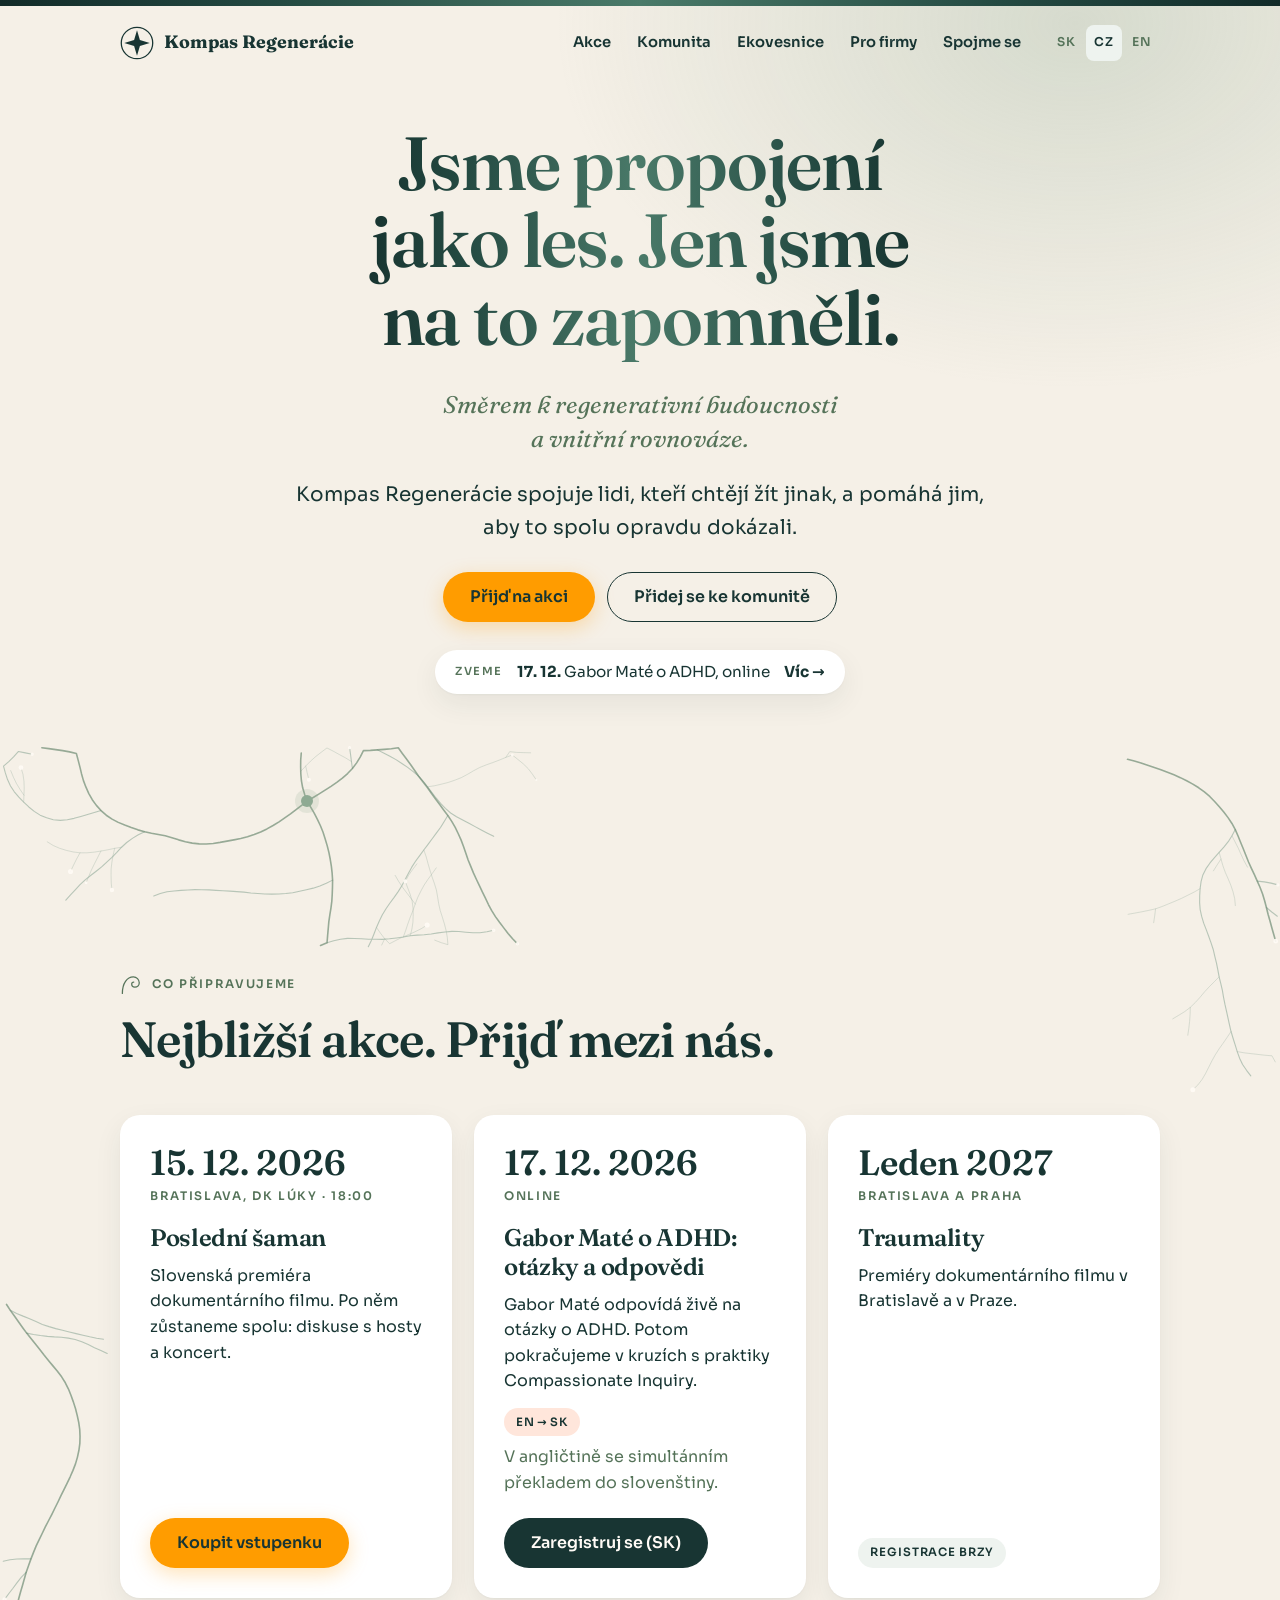
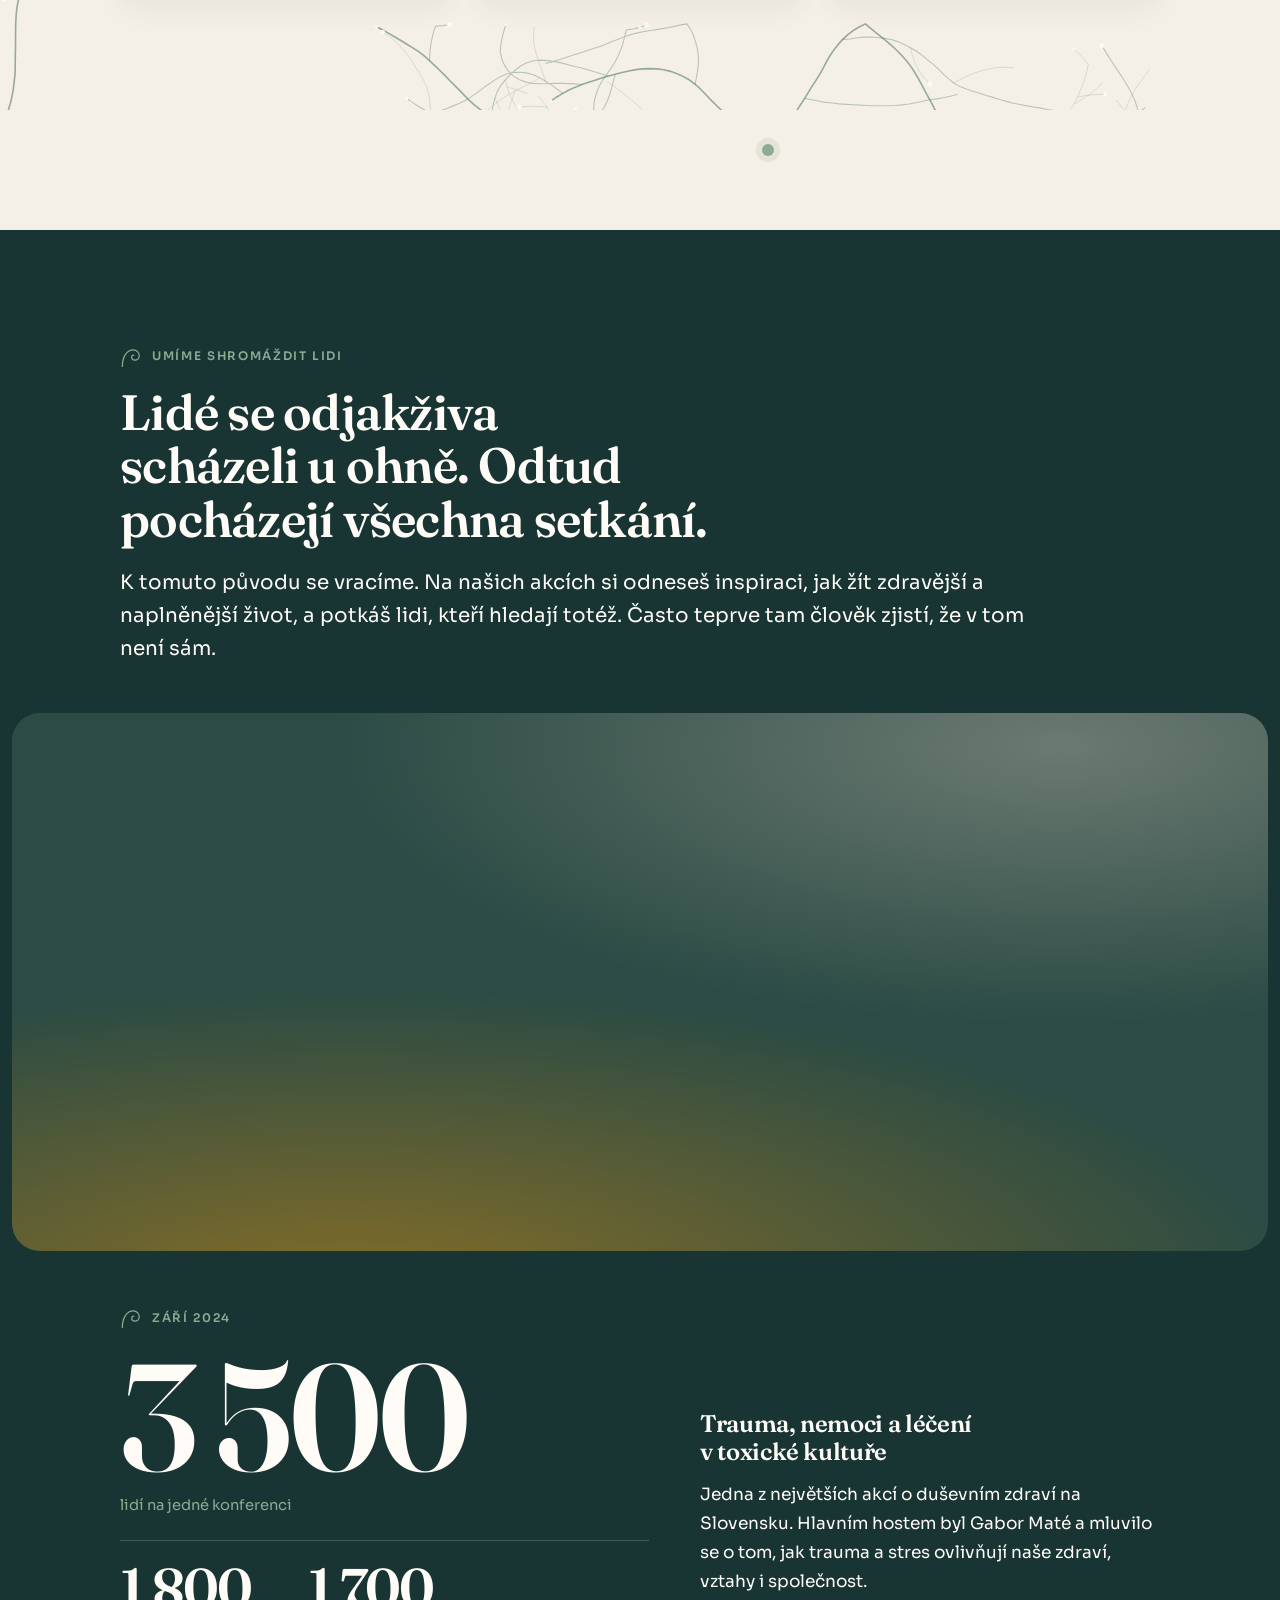
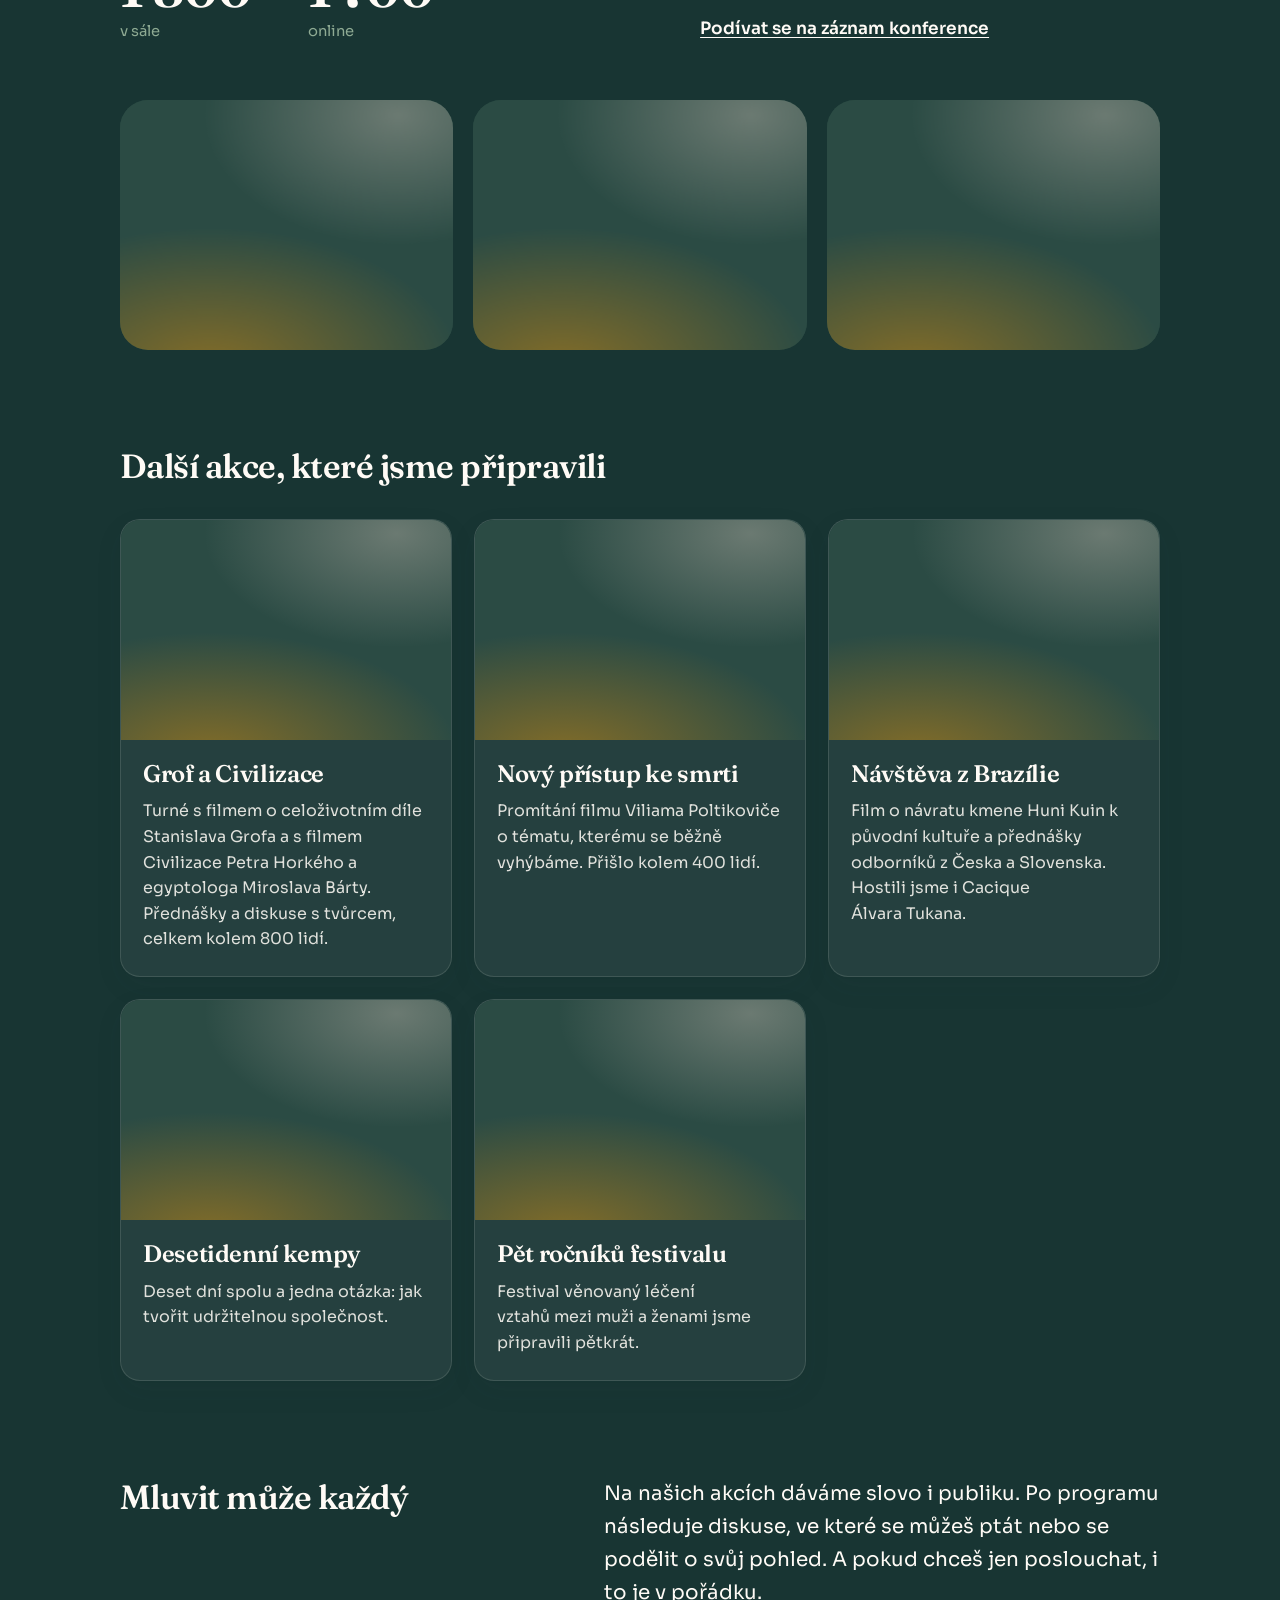
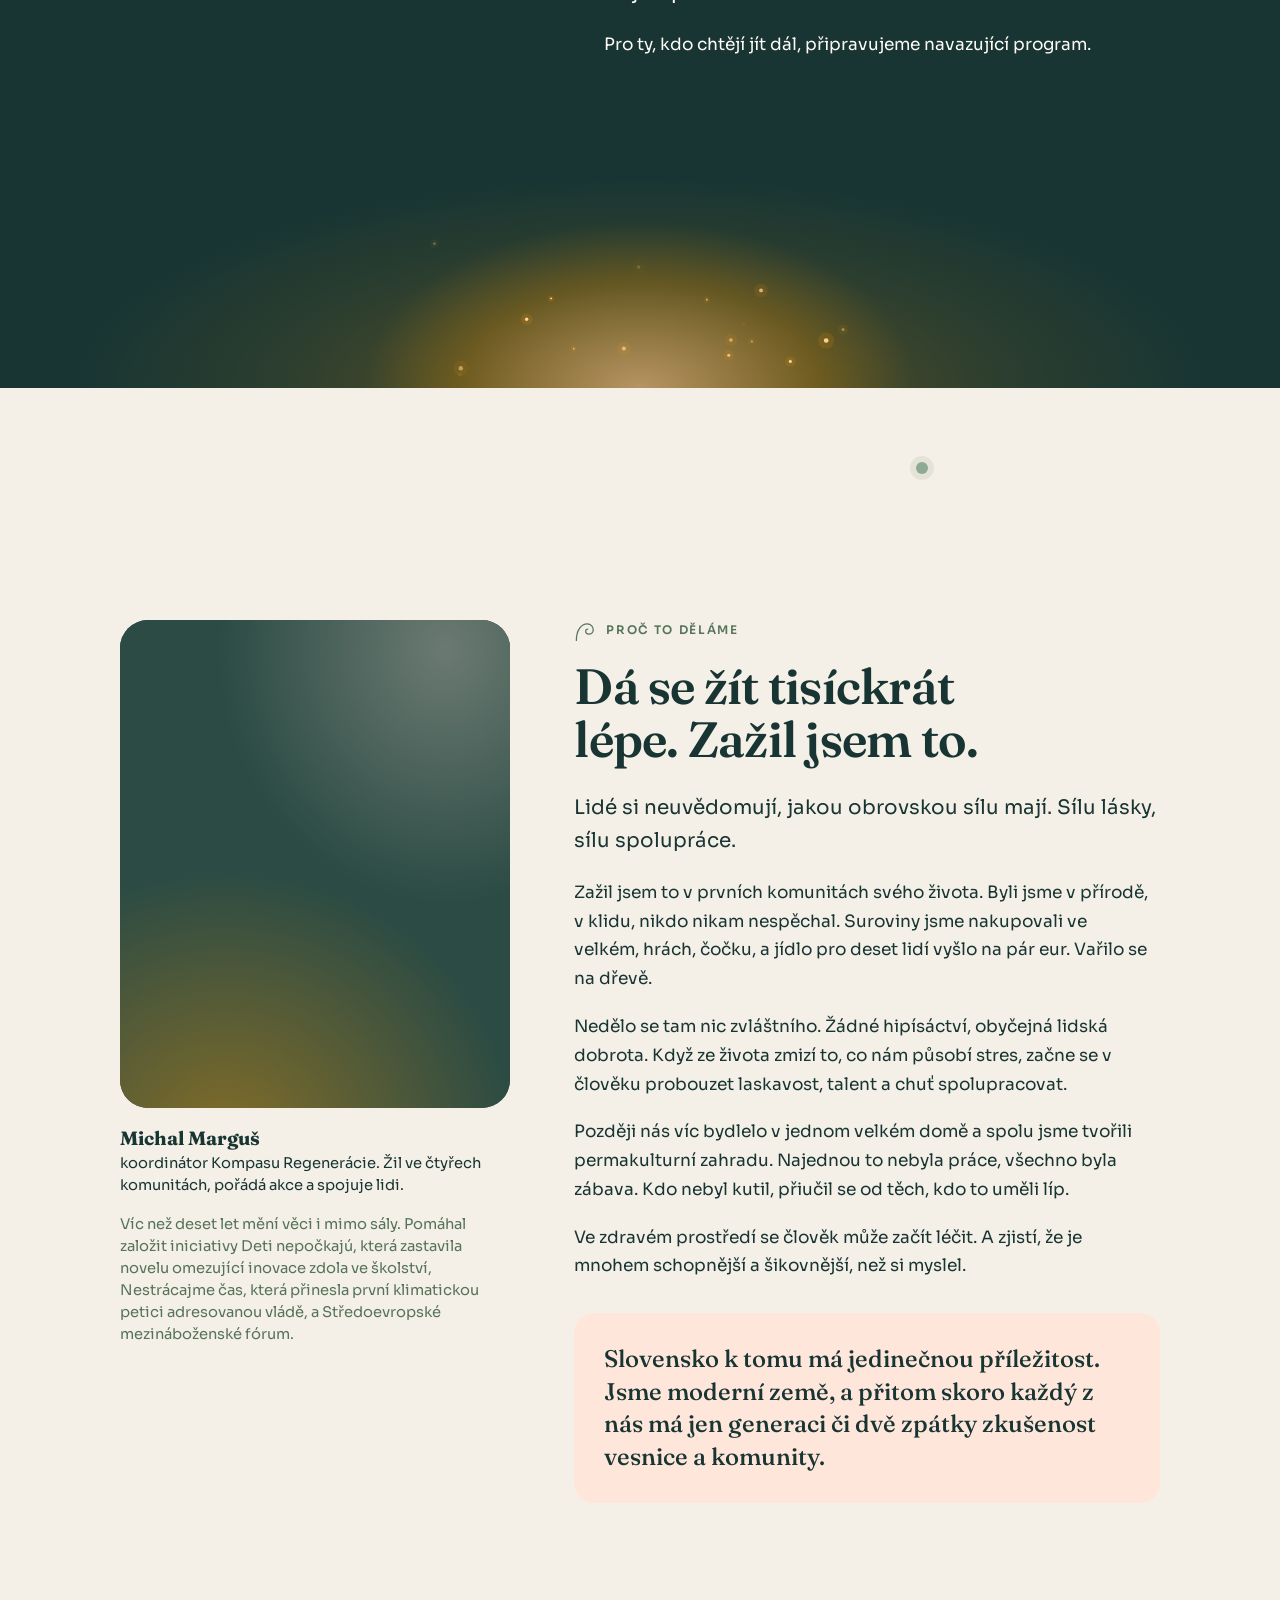
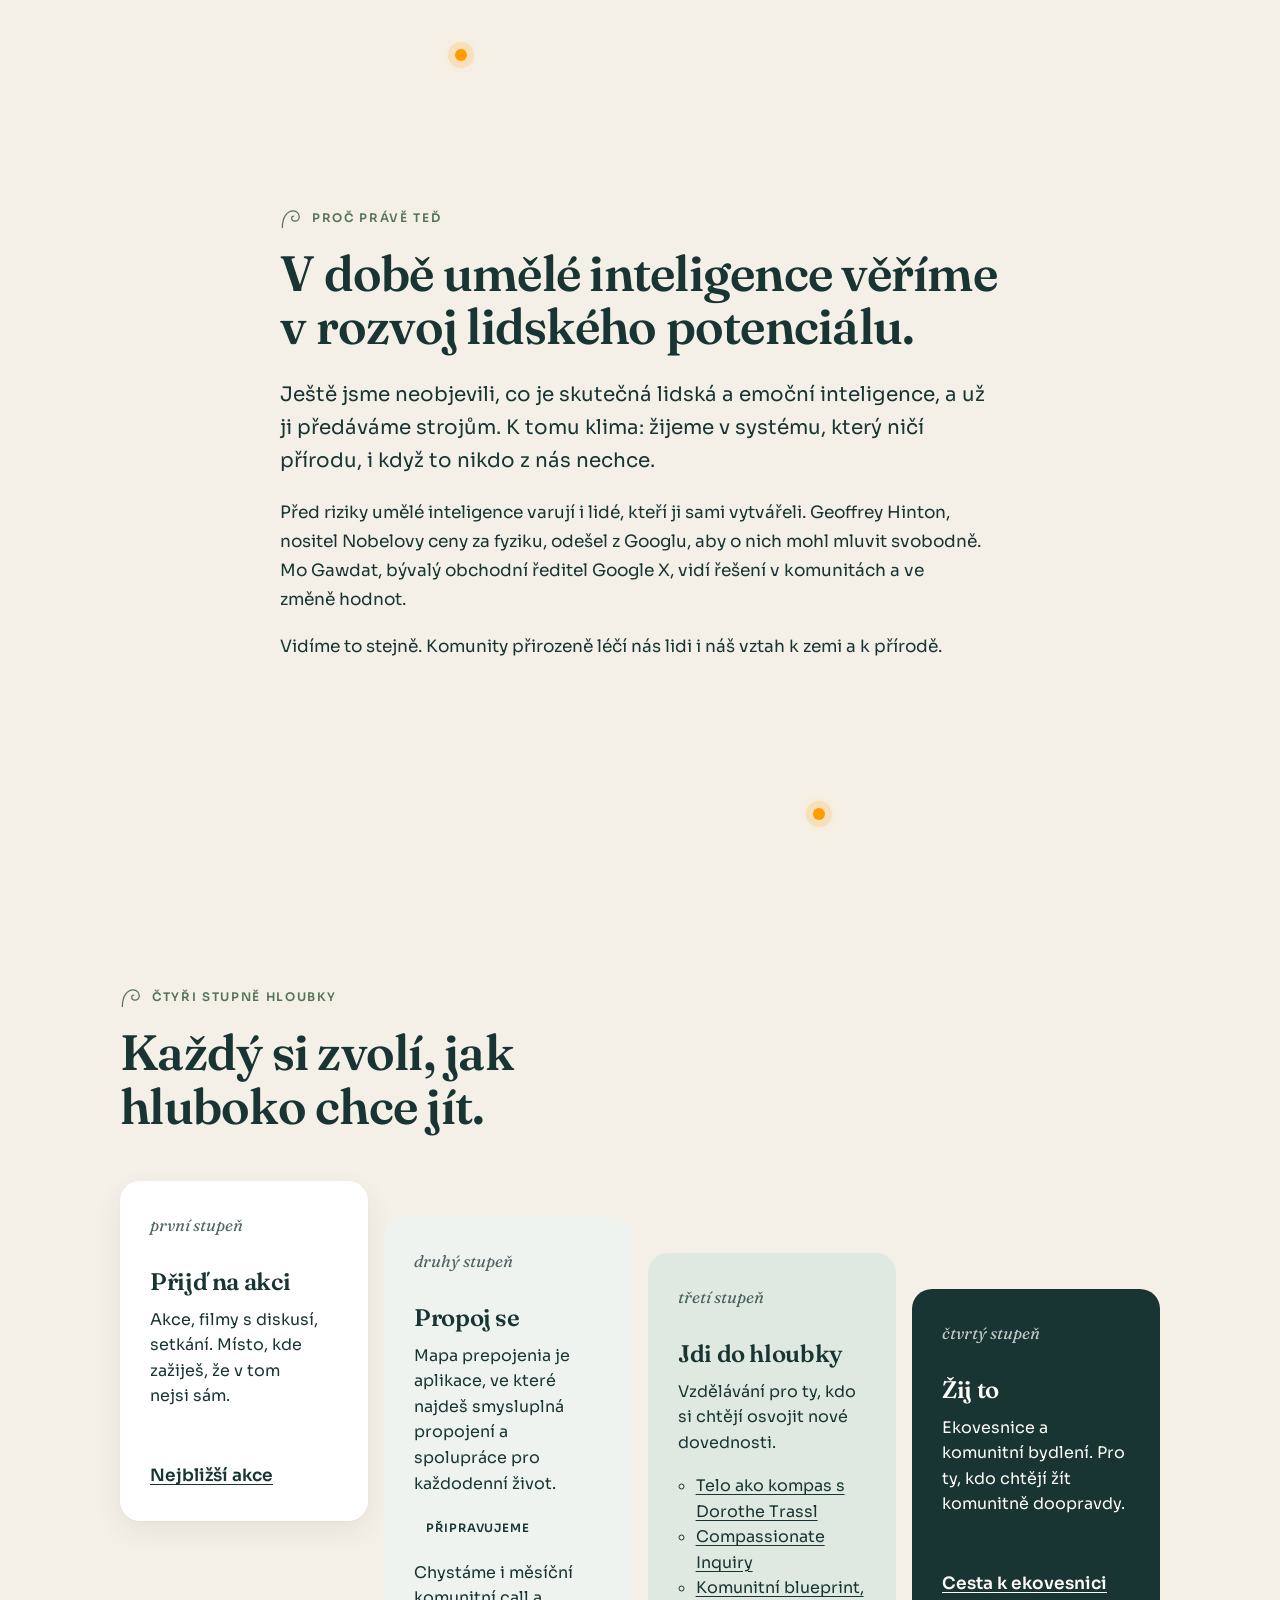
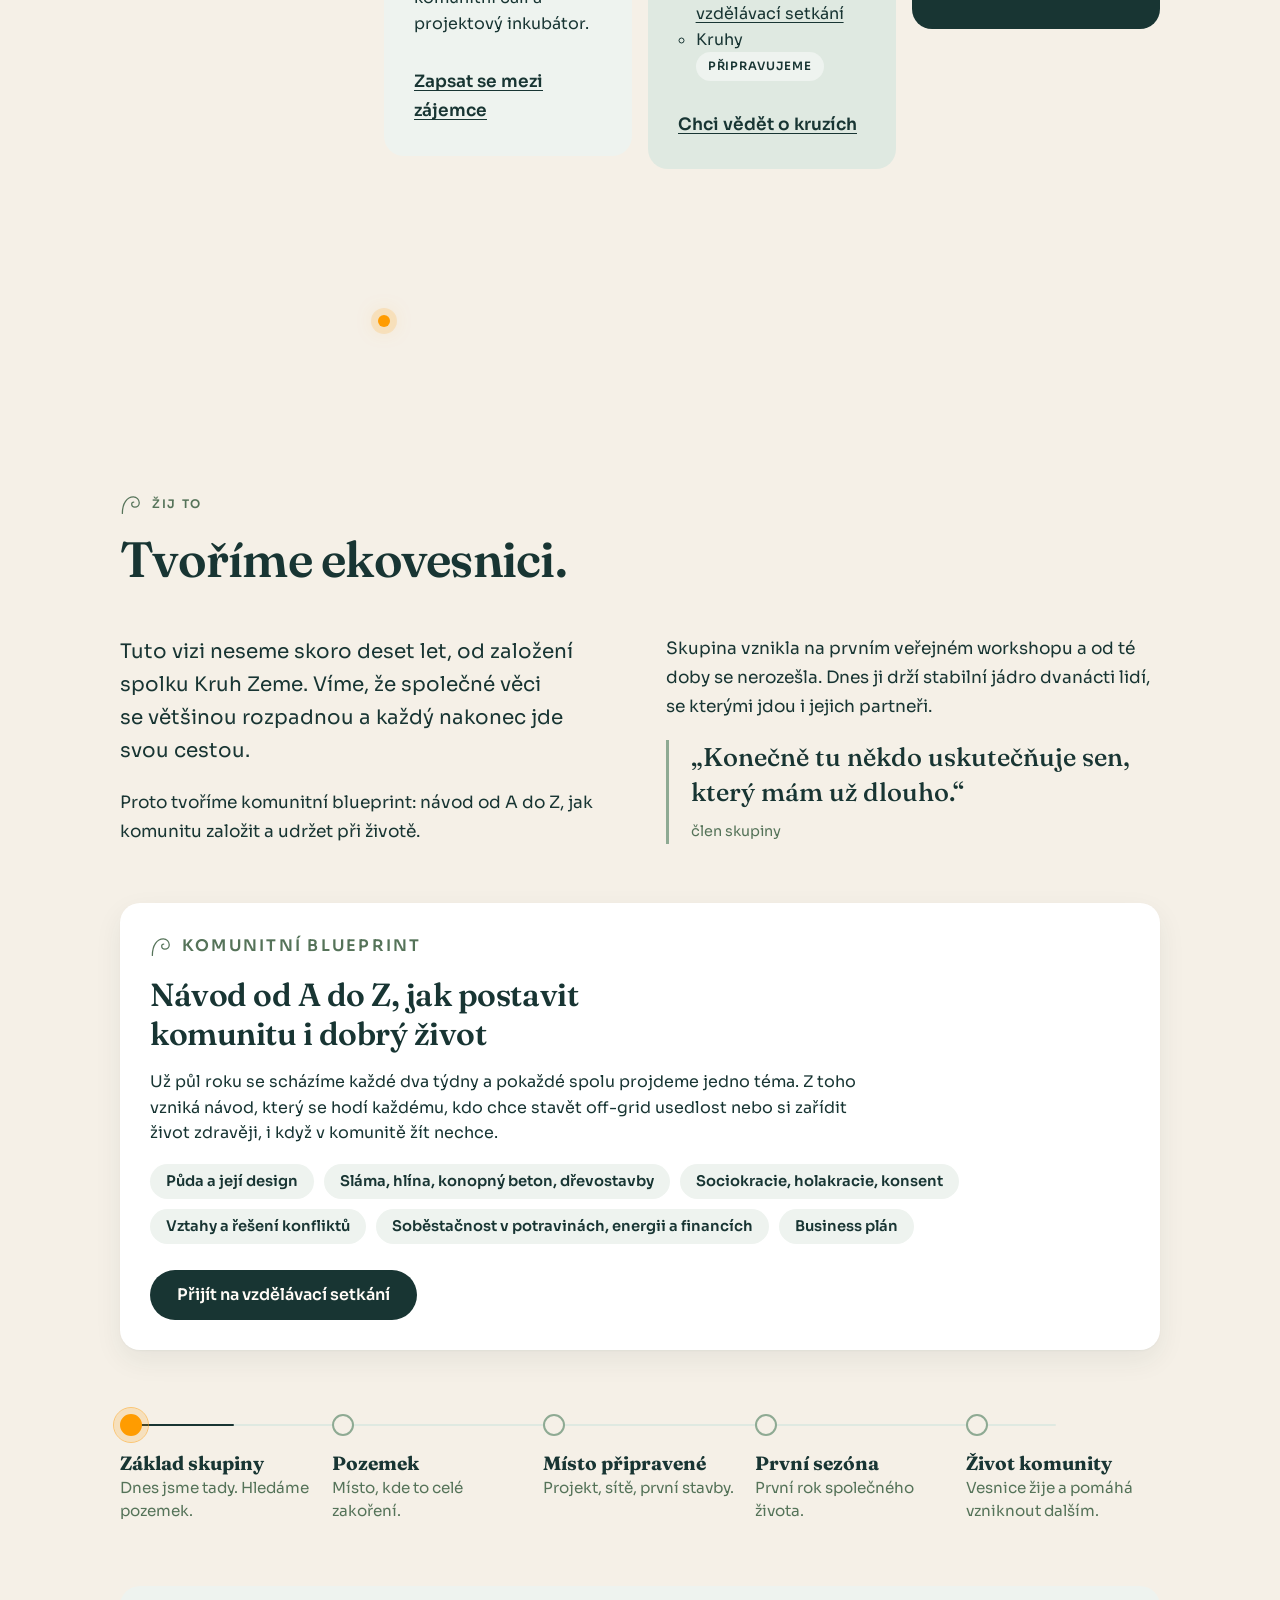
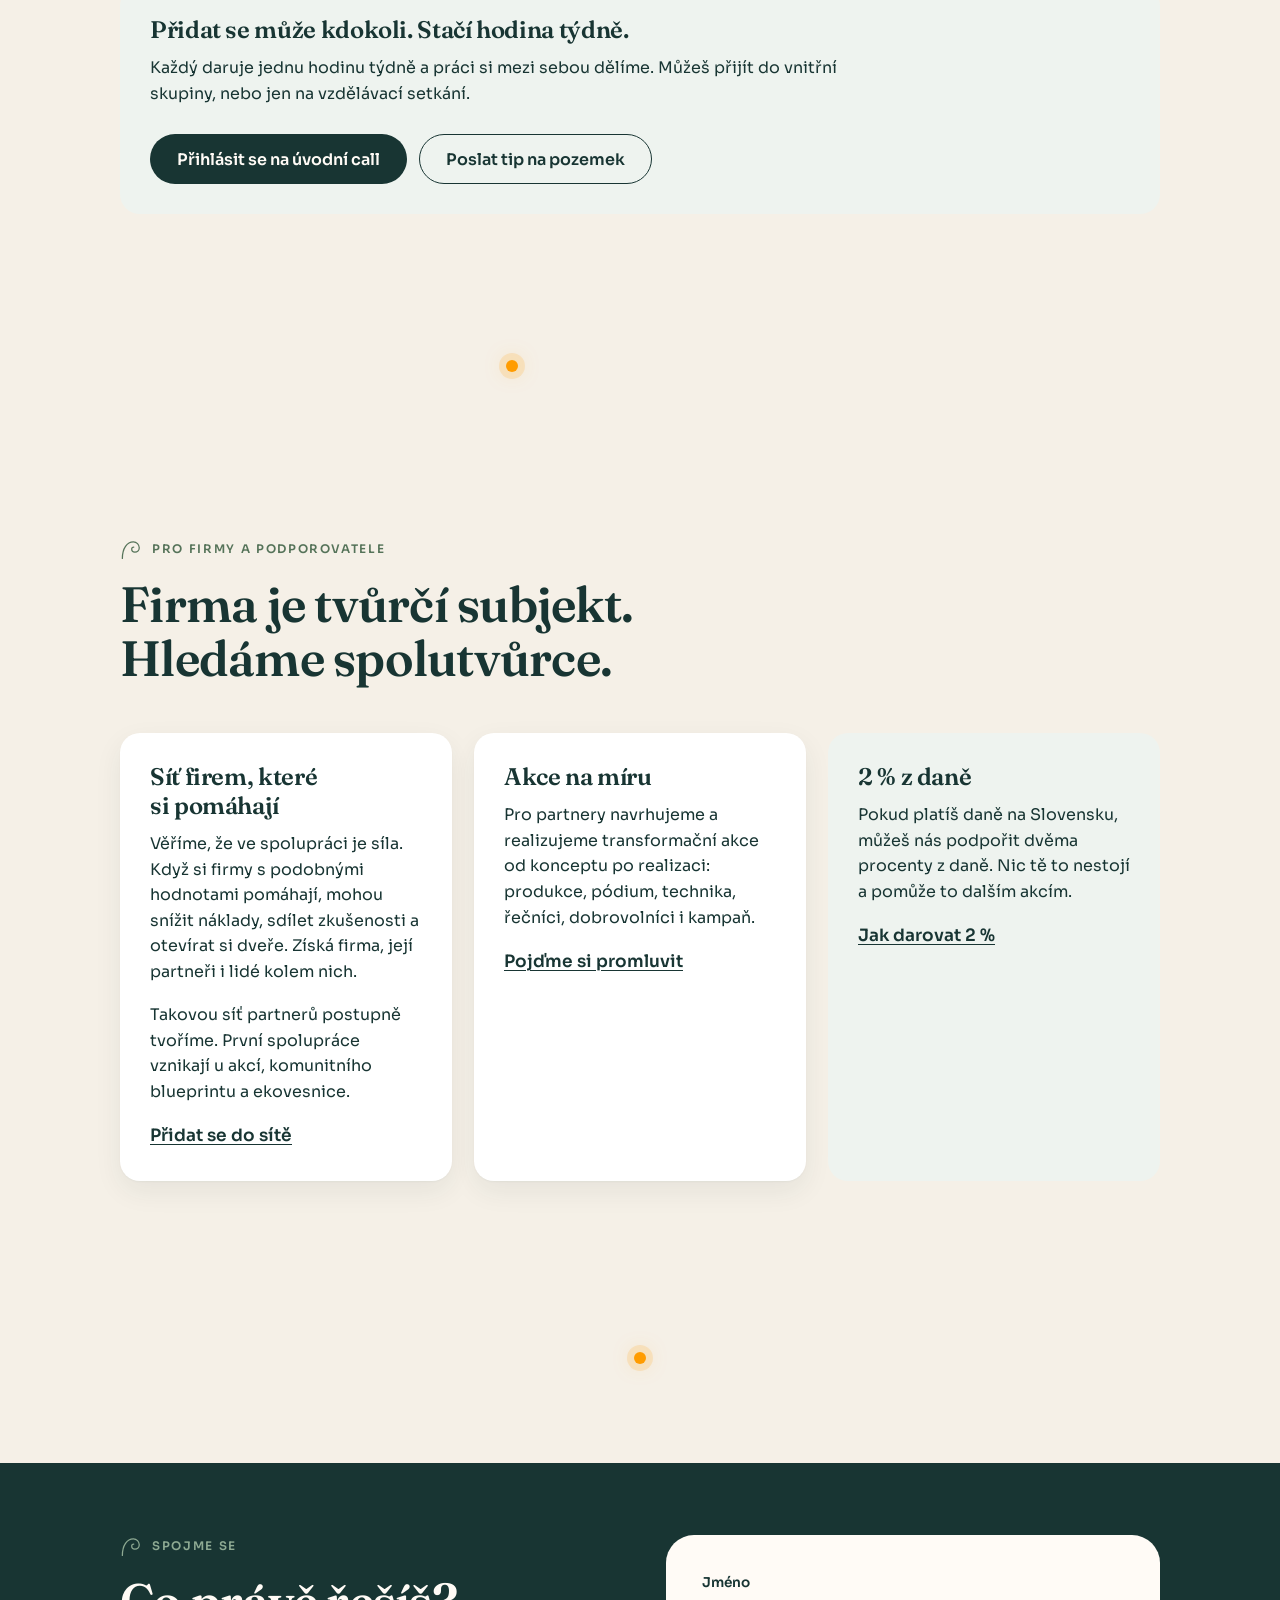
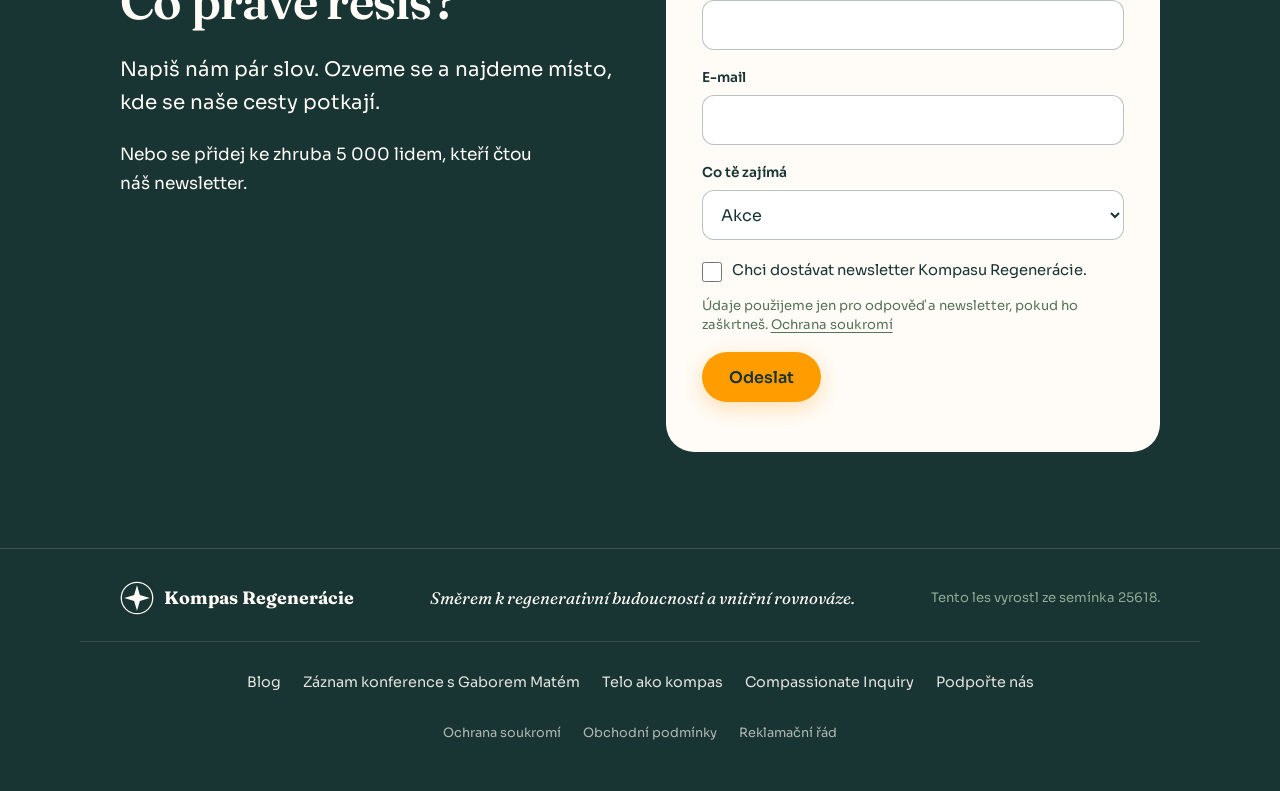
==== commit 2ca54908: "Značka verzie pri štýloch a skripte, aby sa po zmene nenačítala stará verzia z pamäte prehliadača Co" ====
--- a/cz/index.html
+++ b/cz/index.html
@@ -36,7 +36,7 @@
     C (použitá ako nadpis sekcie Prečo práve teraz): „V dobe umelej inteligencie veríme v rozvoj ľudského potenciálu.“
   Miesta označené triedou .doplnit čakajú na údaj od Michala.
 -->
-<link rel="stylesheet" href="../assets/kompas.css">
+<link rel="stylesheet" href="../assets/kompas.css?v=0a256cd4">
 </head>
 <body>
 <div class="pasik-hore" aria-hidden="true"></div>
@@ -454,6 +454,6 @@
 
 </main>
 
-<script src="../assets/kompas.js"></script>
+<script src="../assets/kompas.js?v=27c5ad09"></script>
 </body>
 </html>
--- a/assets/kompas.css
+++ b/assets/kompas.css
@@ -500,14 +500,17 @@
 .lektori h3,.kruh-ramec h3{font-size:1.2rem;margin-bottom:12px}
 .lektori__zoznam{display:grid;gap:8px}
 .lektor{background:#fff;border-radius:14px;box-shadow:0 1px 0 rgba(24,53,51,.06)}
-.lektor summary{display:flex;align-items:baseline;gap:12px;flex-wrap:wrap;padding:14px 48px 14px 18px;cursor:pointer;list-style:none;position:relative;min-height:48px}
+.lektor summary{display:flex;align-items:center;gap:14px;padding:12px 48px 12px 12px;cursor:pointer;list-style:none;position:relative;min-height:48px}
 .lektor summary::-webkit-details-marker{display:none}
 .lektor summary::after{content:"+";position:absolute;right:18px;top:50%;transform:translateY(-50%);font-size:1.4rem;line-height:1;color:var(--salvia-text);transition:transform .25s var(--krivka)}
 .lektor[open] summary::after{transform:translateY(-50%) rotate(45deg)}
 .lektor__meno{font-weight:600}
-.lektor__miesto{font-size:.88rem;color:var(--salvia-text)}
 .lektor p{padding:0 18px 16px;margin:0;line-height:1.6}
 .kruh-ramec{margin-top:28px}
 .kruh-ramec p{margin-bottom:12px}
 .krizove-linky{margin:0;padding-left:1.1em;display:grid;gap:8px;line-height:1.55}
 .krizove-linky a{font-weight:600;color:var(--les)}
+.lektor__foto{flex:none;display:block;width:56px;height:56px;border-radius:50%;object-fit:cover;
+  background:radial-gradient(120% 90% at 28% 105%,rgba(255,156,0,.42),transparent 60%),radial-gradient(90% 80% at 82% 8%,rgba(255,230,219,.3),transparent 62%),#2b4b44}
+.lektor p{padding-left:82px}
+@media (max-width:420px){.lektor p{padding-left:18px}}
